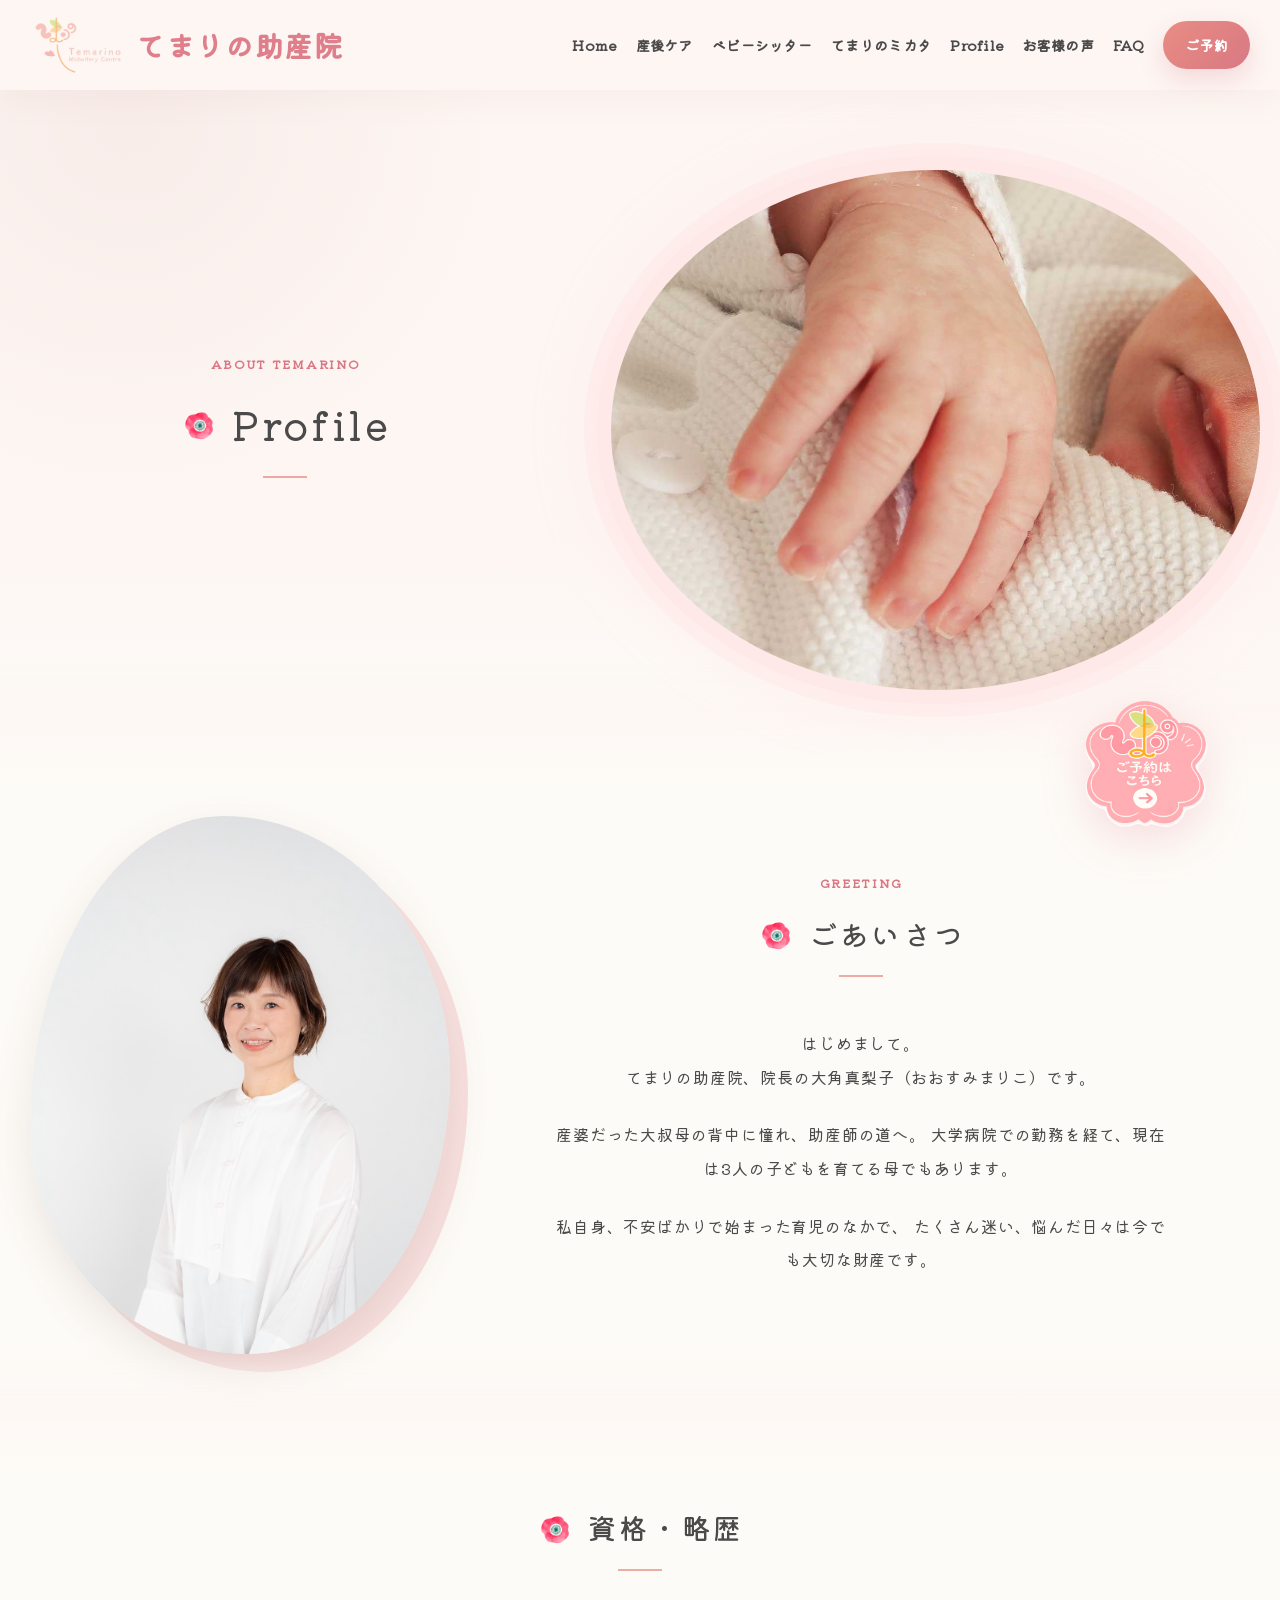
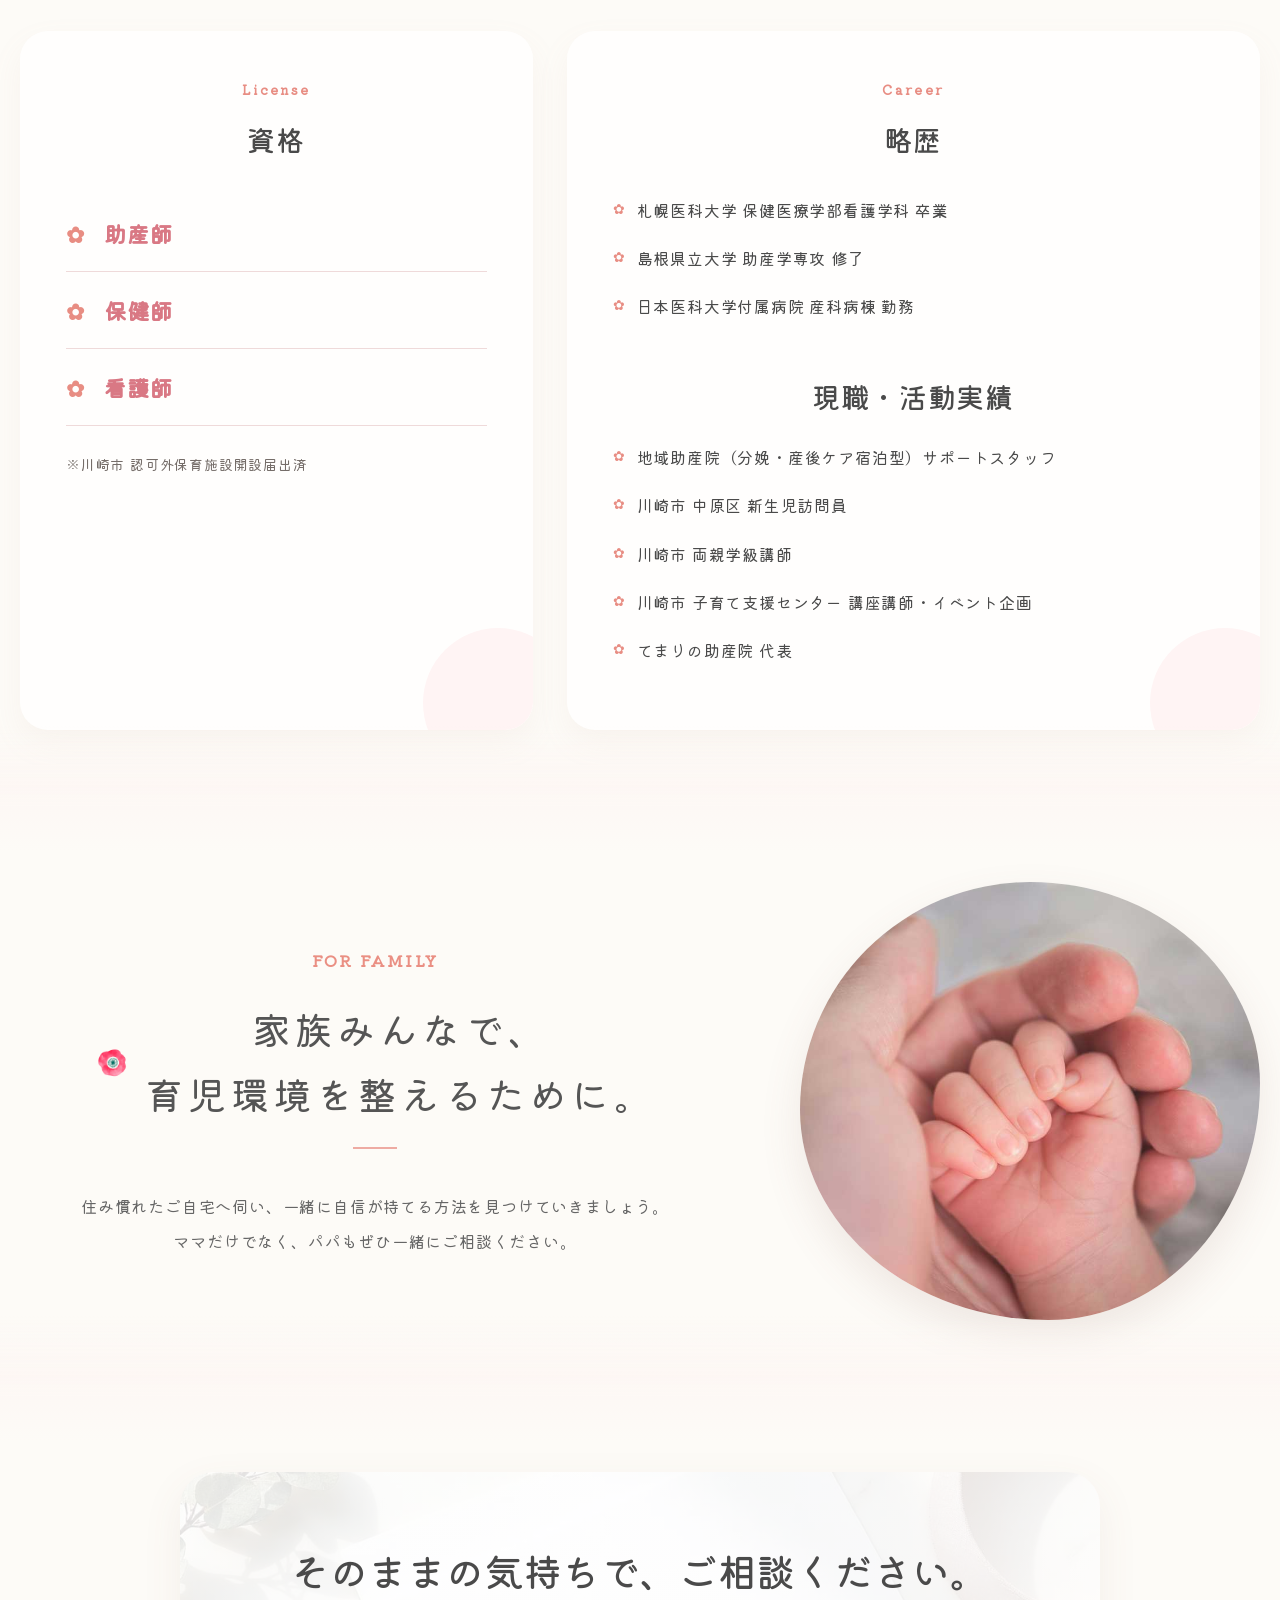
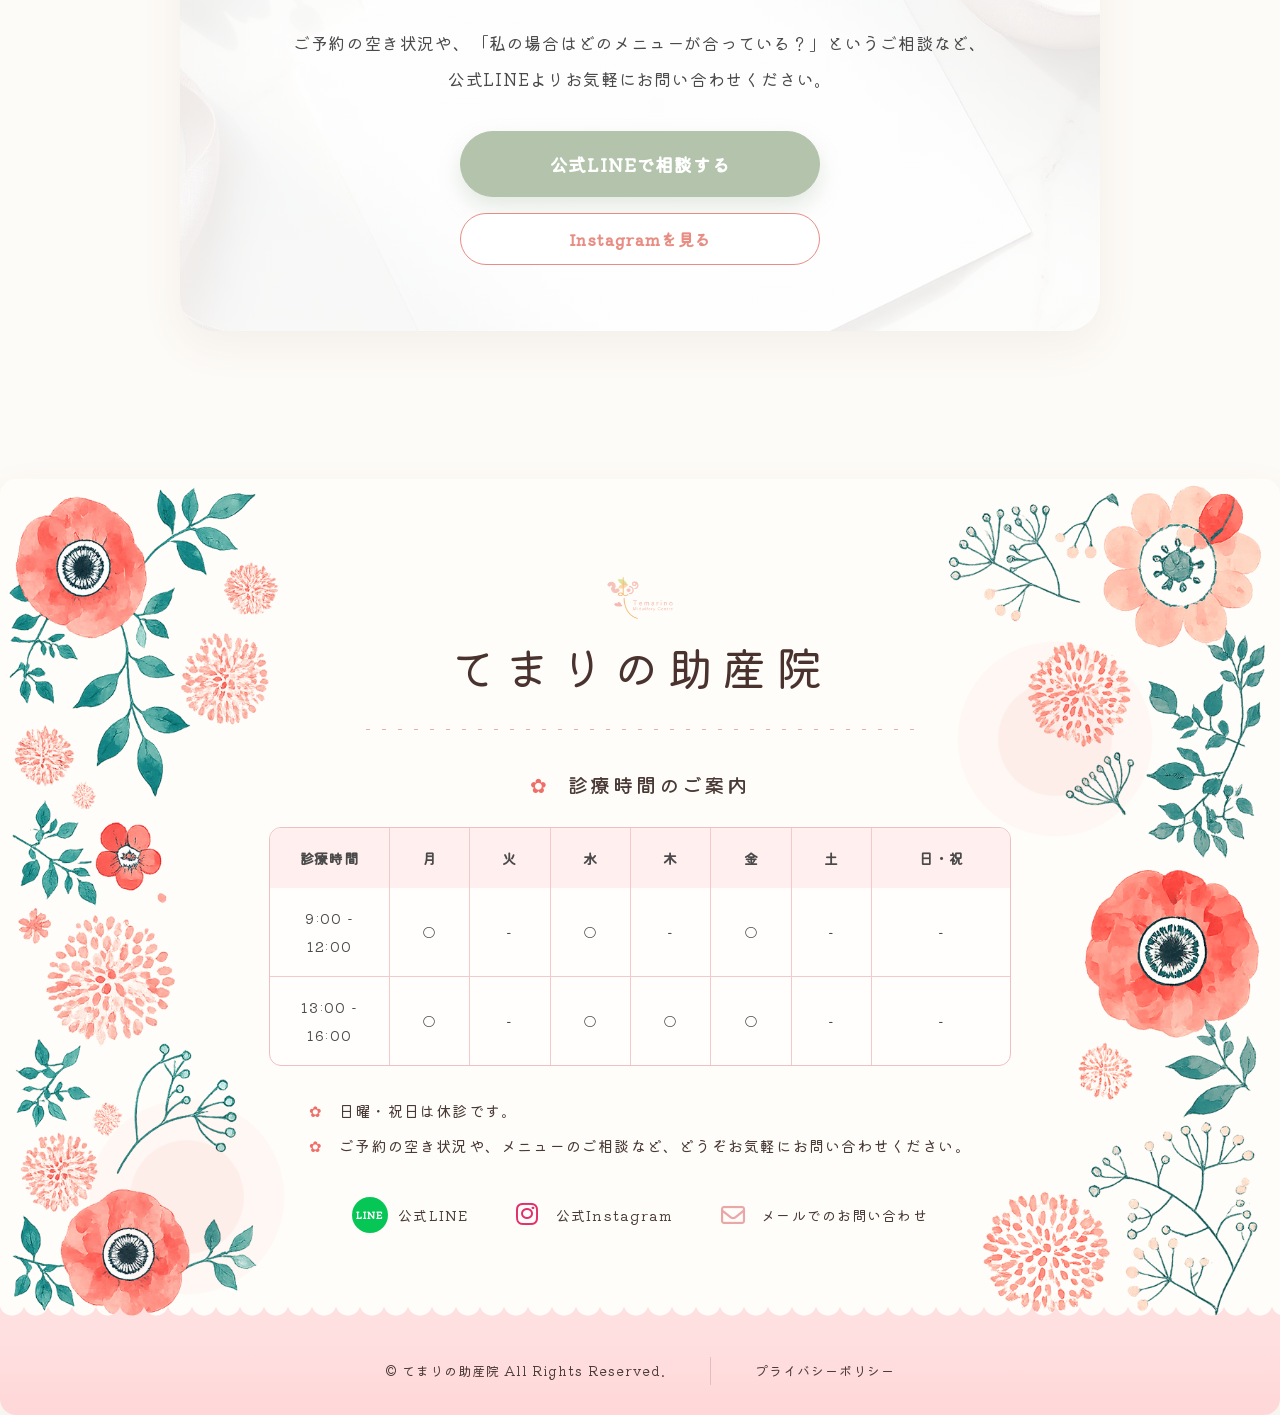
==== about.html @ dfd6c2c8 "update" ====
﻿<!doctype html>
<html lang="ja">
  <head>
    <meta charset="utf-8" />
    <meta name="viewport" content="width=device-width, initial-scale=1" />
    <title>Profile｜てまりの助産院</title>

    <!-- favicon -->
    <link rel="icon" type="image/png" sizes="32x32" href="asset/favicon.png" />
    <link
      rel="icon"
      type="image/png"
      sizes="192x192"
      href="asset/favicon.png"
    />
    <link rel="apple-touch-icon" sizes="180x180" href="asset/favicon.png" />

    <meta
      name="description"
      content="川崎市中原区・高津区、横浜市港北区（日吉・綱島）エリアの訪問型産後ケア・助産師ベビーシッター。武蔵小杉・元住吉・武蔵新城在住のママのご自宅に伺います。川崎市産後ケア委託事業対応。"
    />

    <meta
      name="description"
      content="てまりの助産院、院長 大角真梨子のごあいさつ・資格・略歴・助産師として大切にしている想いをご紹介します。"
    />

    <link rel="stylesheet" href="style.css" />

    <link rel="preconnect" href="https://fonts.googleapis.com" />
    <link rel="preconnect" href="https://fonts.gstatic.com" crossorigin />
    <link
      href="https://fonts.googleapis.com/css2?family=Kiwi+Maru&family=Klee+One&family=Zen+Maru+Gothic&display=swap"
      rel="stylesheet"
    />

    <link
      rel="stylesheet"
      href="https://cdnjs.cloudflare.com/ajax/libs/font-awesome/6.5.1/css/all.min.css"
    />
  </head>

  <body class="about-page-body">
    <div class="site">
      <header class="header">
        <div class="header__inner">
          <a href="index.html" class="logo">
            <img src="asset/logo.png" alt="てまりの助産院" />

            <span class="logo__name"> てまりの助産院 </span>
          </a>
          <input type="checkbox" id="menu" class="menu-check" />
          <label for="menu" class="menu-btn"><span></span></label>

          <nav class="nav">
            <a href="index.html">Home</a>
            <a href="postpartum-care.html">産後ケア</a>
            <a href="babysitter.html">ベビーシッター</a>
            <a href="homecare.html">てまりのミカタ</a>
            <a href="about.html">Profile</a>
            <a href="voice.html">お客様の声</a>
            <a href="faq.html">FAQ</a>
            <a href="contact.html" class="btn btn--small">ご予約</a>
          </nav>
        </div>
      </header>

      <main class="about-page">
        <section class="about-hero wave-section">
          <div class="container about-hero__inner">
            <div class="about-hero__text">
              <p class="about-label">About Temarino</p>

              <h1 class="section-title">Profile</h1>
            </div>
            <div class="about-hero__image">
              <img src="asset/baby_hand2.jpg" alt="赤ちゃんの横顔" />
            </div>
          </div>
        </section>

        <section class="about-greeting section about-fade">
          <div class="container about-greeting__inner">
            <div class="about-greeting__image">
              <div class="about-photo-frame">
                <div class="about-photo-bg"></div>
                <img
                  src="asset/midwife1.JPG"
                  alt="てまりの助産院 院長 大角真梨子"
                />
              </div>
            </div>

            <div class="about-greeting__text">
              <p class="about-label">Greeting</p>
              <h2 class="section-title">ごあいさつ</h2>

              <p>
                はじめまして。<br />
                てまりの助産院、院長の大角真梨子（おおすみまりこ）です。
              </p>

              <p>
                産婆だった大叔母の背中に憧れ、助産師の道へ。
                大学病院での勤務を経て、現在は3人の子どもを育てる母でもあります。
              </p>

              <p>
                私自身、不安ばかりで始まった育児のなかで、
                たくさん迷い、悩んだ日々は今でも大切な財産です。
              </p>
            </div>
          </div>
        </section>

        <section class="about-profile section about-fade">
          <div class="container">
            <h2 class="section-title section-title--center">資格・略歴</h2>

            <div class="about-profile__grid">
              <article class="about-card about-card--license">
                <p class="about-card__label">License</p>
                <h3>資格</h3>
                <ul>
                  <li>助産師</li>
                  <li>保健師</li>
                  <li>看護師</li>
                </ul>
                <p class="about-note">※川崎市 認可外保育施設開設届出済</p>
              </article>

              <article class="about-card about-card--career">
                <p class="about-card__label">Career</p>
                <h3>略歴</h3>

                <ol class="about-timeline">
                  <li>札幌医科大学 保健医療学部看護学科 卒業</li>
                  <li>島根県立大学 助産学専攻 修了</li>
                  <li>日本医科大学付属病院 産科病棟 勤務</li>
                  <h3>現職・活動実績</h3>
                  <li>地域助産院（分娩・産後ケア宿泊型）サポートスタッフ</li>
                  <li>川崎市 中原区 新生児訪問員</li>
                  <li>川崎市 両親学級講師</li>
                  <li>川崎市 子育て支援センター 講座講師・イベント企画</li>
                  <li>てまりの助産院 代表</li>
                </ol>
              </article>
            </div>
          </div>
        </section>

        <section class="about-family section about-fade">
          <div class="container about-family__inner">
            <div class="about-family__text">
              <p class="about-label">For Family</p>
              <h2 class="section-title">
                家族みんなで、<br />
                育児環境を整えるために。
              </h2>
              <p>
                住み慣れたご自宅へ伺い、一緒に自信が持てる方法を見つけていきましょう。<br />
                ママだけでなく、パパもぜひ一緒にご相談ください。
              </p>
            </div>
            <div class="about-family__image">
              <img src="asset/baby_hand1.jpg" alt="赤ちゃんの手を包む写真" />
            </div>
          </div>
        </section>

        <section id="reservation" class="about-cta section about-fade">
          <div class="container">
            <div class="about-cta__box">
              <h2>
                そのままの気持ちで、<br class="sp-only" />ご相談ください。
              </h2>
              <p>
                ご予約の空き状況や、「私の場合はどのメニューが<br
                  class="sp-only"
                />合っている？」というご相談など、<br />
                公式LINEよりお気軽に<br class="sp-only" />お問い合わせください。
              </p>

              <div class="info-card__buttons about-cta__buttons">
                <a href="https://lin.ee/zsq3Qc5" class="info-btn info-btn--line"
                  >公式LINEで相談する</a
                >
                <a
                  href="https://www.instagram.com/temarino.mw"
                  class="info-btn info-btn--outline"
                  >Instagramを見る</a
                >
              </div>
            </div>
          </div>
        </section>
      </main>

      <a
        href="https://lin.ee/zsq3Qc5"
        class="floating-reserve-button"
        aria-label="公式LINEで予約する"
        target="_blank"
        rel="noopener noreferrer"
      >
        <img src="asset/button.png" alt="ご予約はこちら" />
      </a>

      <footer class="temari-flower-footer">
        <div class="footer-deco deco-1">
          <img src="asset/footer-flower_left.png" alt="花のあしらい左" />
        </div>

        <div class="footer-deco deco-2">
          <img src="asset/footer-flower_right.png" alt="花のあしらい右" />
        </div>
        <div class="footer-deco deco-3"></div>
        <div class="footer-deco deco-4"></div>

        <div class="temari-flower-footer__inner">
          <div class="footer-brand">
            <img src="asset/logo.png" alt="Temarino Maternity Centre" />
            <h2>てまりの助産院</h2>
          </div>

          <div class="footer-dot-line"></div>

          <h3 class="footer-hours-title"><span>✿</span> 診療時間のご案内</h3>

          <table class="flower-hours-table">
            <thead>
              <tr>
                <th>診療時間</th>
                <th>月</th>
                <th>火</th>
                <th>水</th>
                <th>木</th>
                <th>金</th>
                <th>土</th>
                <th>日・祝</th>
              </tr>
            </thead>
            <tbody>
              <tr>
                <th>9:00 - 12:00</th>
                <td>○</td>
                <td>−</td>
                <td>○</td>
                <td>−</td>
                <td>○</td>
                <td>−</td>
                <td>−</td>
              </tr>
              <tr>
                <th>13:00 - 16:00</th>
                <td>○</td>
                <td>−</td>
                <td>○</td>
                <td>○</td>
                <td>○</td>
                <td>−</td>
                <td>−</td>
              </tr>
            </tbody>
          </table>

          <ul class="footer-notice">
            <li>日曜・祝日は休診です。</li>
            <li>
              ご予約の空き状況や、メニューのご相談など、どうぞお気軽にお問い合わせください。
            </li>
          </ul>

          <div class="footer-contact-links">
            <a href="https://lin.ee/zsq3Qc5" class="footer-contact-link">
              <span class="footer-icon footer-icon--line">LINE</span>
              <span>公式LINE</span>
            </a>

            <a
              href="https://www.instagram.com/temarino.mw"
              class="footer-contact-link"
            >
              <span class="footer-icon footer-icon--instagram">
                <i class="fab fa-instagram"></i>
              </span>
              <span>公式Instagram</span>
            </a>

            <a
              href="mailto:temarinomariko@gmail.com"
              class="footer-contact-link"
            >
              <span class="footer-icon footer-icon--mail">
                <i class="far fa-envelope"></i>
              </span>
              <span>メールでのお問い合わせ</span>
            </a>
          </div>
        </div>

        <div class="footer-bottom-wave"></div>

        <div class="footer-bottom">
          <p>© てまりの助産院 All Rights Reserved.</p>
          <span></span>
          <a href="privacy.html">プライバシーポリシー</a>
        </div>
      </footer>
    </div>

    <button
      class="scroll-menu-button"
      type="button"
      aria-label="メニューを開く"
    >
      <span></span>
      <span></span>
      <span></span>
    </button>

    <div class="scroll-menu-panel">
      <a href="index.html">Home</a>
      <a href="postpartum-care.html">産後ケア</a>
      <a href="babysitter.html">ベビーシッター</a>
      <a href="homecare.html">てまりのミカタ</a>
      <a href="about.html">Profile</a>
      <a href="voice.html">お客様の声</a>
      <a href="faq.html">FAQ</a>
      <a href="contact.html" class="btn btn--small">ご予約</a>
    </div>

    <script src="script.js"></script>
  </body>
</html>
---- style.css ----
﻿@charset "utf-8";
/* ============================================================
 *  てまりの助産院 — 完成版 CSS
 *  対象: index.html / about.html / postpartum-care.html /
 *        babysitter.html / homecare.html / contact.html / privacy.html
 *
 *  構成
 *  01. CSS変数・リセット
 *  02. 共通レイアウト（container / site）
 *  03. ヘッダー・ナビ
 *  04. ボタン
 *  05. ========== index.html ==========
 *      05-a. ヒーロー（FV）
 *      05-b. セクション共通
 *      05-c. お悩みセクション
 *      05-d. てまりのだから（Reason）
 *      05-e. サービスメニュー（Magazine style）
 *      05-f. お客様の声（Voice）
 *      05-g. ご利用の流れ（Flow Dome）
 *      05-h. プロフィール
 *      05-i. FAQ・診療時間パネル
 *      05-j. てまりのだからできること
 *      05-k. VIEW MORE ボタン
 *      05-l. イントロページ
 *  06. ========== about.html ==========
 *  07. ========== contact.html ==========
 *  08. ========== privacy.html ==========
 *  09. ========== サービスページ共通（postpartum / babysitter / homecare） ==========
 *      09-a. tm-系レイアウト
 *      09-b. 絵本ページめくりアニメーション
 *      09-c. FAQセクション
 *  10. 共通フッター（temari-flower-footer）
 *  11. 固定予約ボタン・モバイル用ボタン
 *  12. スクロールメニューボタン（PC）
 *  13. レスポンシブ総括
 * ============================================================ */

/* ============================================================
 *  01. CSS変数・リセット
 * ============================================================ */

:root {
  --font: "Zen Maru Gothic", sans-serif;
  --serif: "Yu Mincho", "Hiragino Mincho ProN", serif;
  --text: #4a4a4a;
  --muted: #756d69;
  --pink: #e88d83;
  --pink-dark: #d97884;
  --pink-soft: #f4c3bb;
  --pink-bg: #fff4f4;
  --cream: #fdfbf7;
  --white: #ffffff;
  --line: #efdada;
  --shadow: 0 14px 34px rgba(130, 92, 82, 0.1);
}
*,
*::before,
*::after {
  box-sizing: border-box;
  min-width: 0;
}
html,
body {
  width: 100%;
  max-width: 100%;
  overflow-x: hidden;
}
body {
  margin: 0;
  background: var(--white);
  color: var(--text);
  font-family: var(--font);
  font-size: 16px;
  font-weight: 400;
  line-height: 2;
  letter-spacing: 0.05em;
  word-break: keep-all;
  overflow-wrap: anywhere;
}
img {
  display: block;
  max-width: 100%;
  height: auto;
}
a {
  color: inherit;
  text-decoration: none;
}
/* フォントユーティリティ */

.zen-maru-gothic-regular {
  font-family: "Zen Maru Gothic", sans-serif;
  font-weight: 400;
  font-style: normal;
}
/* スマホのみ表示する改行 */

.sp-only {
  display: none;
}
@media (max-width: 560px) {
  .sp-only {
    display: block;
  }
}
/* PCのみ表示 */

.pc-only {
  display: block;
}
@media (max-width: 1024px) {
  .pc-only {
    display: none !important;
  }
}
/* ============================================================
 *  02. 共通レイアウト
 * ============================================================ */

.site {
  width: 100%;
  overflow-x: hidden;
}
.container {
  width: min(100% - 40px, 1280px);
  margin-inline: auto;
}
/* wave装飾を持つセクション用（about/contact/privacy hero） */

.wave-section {
  position: relative;
}
/* ============================================================
 *  03. ヘッダー・ナビ
 * ============================================================ */

.header {
  position: fixed;
  inset: 0 0 auto;
  z-index: 100;
  background: rgba(255, 255, 255, 0.92);
  backdrop-filter: blur(10px);
}
.header__inner {
  width: min(100% - 48px, 1500px);
  height: 90px;
  margin-inline: auto;
  display: flex;
  align-items: center;
}
/* ロゴエリア */

.logo {
  display: flex;
  align-items: center;
  gap: 16px;
  margin-left: -25px;
}
.logo img {
  width: 125px;
  max-height: 72px;
  object-fit: contain;
}
.logo__name {
  color: #df7f8b;
  font-size: 32px;
  font-weight: 600;
  letter-spacing: 0.08em;
  white-space: nowrap;
  font-family: "Kiwi Maru", serif;
}
/* ハンバーガー（モバイル） */

.menu-check {
  position: absolute;
  opacity: 0;
  pointer-events: none;
}
.menu-btn {
  position: relative;
  width: 42px;
  height: 42px;
  border-radius: 50%;
  background: var(--pink-bg);
  cursor: pointer;
}
.menu-btn span,
.menu-btn::before,
.menu-btn::after {
  content: "";
  position: absolute;
  left: 12px;
  width: 18px;
  height: 1px;
  background: var(--pink-dark);
}
.menu-btn span {
  top: 21px;
}
.menu-btn::before {
  top: 15px;
}
.menu-btn::after {
  top: 27px;
}
/* モバイルナビ（デフォルト非表示） */

.nav {
  position: fixed;
  top: 82px;
  left: 16px;
  right: 16px;
  display: none;
  padding: 24px;
  border-radius: 24px;
  background: rgba(255, 255, 255, 0.97);
  box-shadow: var(--shadow);
}
.menu-check:checked ~ .nav {
  display: grid;
  gap: 18px;
}
.nav a {
  font-size: 15px;
  font-weight: 600;
}
/* PC ナビ */

@media (min-width: 768px) {
  .header__inner {
    height: 90px;
  }
  .menu-btn {
    display: none;
  }
  .nav {
    position: static;
    display: flex;
    align-items: center;
    margin-left: auto;
    gap: 34px;
    padding: 0;
    border-radius: 0;
    background: transparent;
    box-shadow: none;
  }
  @media (max-width: 767px) {
    .logo {
      gap: 8px;
    }
    .logo img {
      width: 68px;
    }
    .logo__name {
      font-size: 20px;
      letter-spacing: 0.05em;
    }
  }
}
/* ============================================================
 *  04. ボタン
 * ============================================================ */

.btn {
  display: inline-flex;
  align-items: center;
  justify-content: center;
  gap: 10px;
  min-height: 48px;
  padding: 12px 28px;
  border-radius: 999px;
  background: linear-gradient(135deg, var(--pink), var(--pink-dark));
  color: #fff;
  font-size: 14px;
  font-weight: 600;
  box-shadow: 0 10px 24px rgba(217, 120, 132, 0.24);
}
.btn--small {
  min-height: 46px;
  padding: 10px 20px;
  font-size: 13px;
}
.btn--outline {
  background: #fff;
  color: var(--pink-dark);
  border: 1px solid #e6b5b0;
  box-shadow: none;
}
/* info-btn（about/contact CTAボタン） */

.info-btn {
  display: flex;
  align-items: center;
  justify-content: center;
  min-height: 52px;
  border-radius: 999px;
  font-weight: 600;
  font-size: 16px;
}
.info-btn--line {
  background: #43c33f;
  color: #fff;
}
.info-btn--outline {
  background: #fff;
  border: 1px solid var(--pink);
  color: var(--pink);
}
@media (max-width: 374px) {
  .btn {
    width: 100%;
    padding-inline: 16px;
  }
}
/* ============================================================
 *  05-a. index.html — ヒーロー（FV）
 *  hero-ripple 対応版
 * ============================================================ */

.hero {
  position: relative;
  padding-top: 90px;
  min-height: 100vh;
  background:
    radial-gradient(
      circle at 6% 14%,
      rgba(248, 210, 211, 0.45) 0 64px,
      transparent 65px
    ),
    radial-gradient(
      circle at 8% 28%,
      rgba(248, 210, 211, 0.32) 0 100px,
      transparent 101px
    ),
    radial-gradient(
      circle at 78% 48%,
      rgba(255, 226, 231, 0.58) 0%,
      rgba(255, 241, 243, 0.36) 36%,
      rgba(255, 255, 255, 0) 73%
    ),
    linear-gradient(90deg, #fff7f4 0%, #fffdfb 44%, #fff 100%);
  overflow: hidden;
}
.hero::before {
  content: "";
  position: absolute;
  left: 4%;
  top: 180px;
  width: 180px;
  height: 180px;
  border-radius: 50%;
  background: rgba(244, 210, 210, 0.2);
  z-index: 0;
  pointer-events: none;
}
.hero::after {
  content: "";
  position: absolute;
  inset: 0;
  background: linear-gradient(
    90deg,
    rgba(255, 255, 255, 0.4) 0%,
    rgba(255, 255, 255, 0.1) 38%,
    rgba(255, 255, 255, 0) 100%
  );
  pointer-events: none;
  z-index: 1;
}
.hero__inner {
  position: relative;
  z-index: 2;
  width: min(100% - 80px, 1360px);
  min-height: calc(100vh - 90px);
  margin: 0 auto;
  display: grid;
  grid-template-columns: 46% 54%;
  align-items: center;
  gap: clamp(36px, 4vw, 80px);
}
.hero__body {
  position: relative;
  z-index: 8;
  padding: 0;
  text-align: left;
  padding-left: 60px;
}
.hero__label {
  margin: 0 0 24px;
  color: var(--pink-dark);
  font-size: 15px;
  font-weight: 600;
  line-height: 2;
  letter-spacing: 0.08em;
}
.hero__title {
  margin: 0 0 32px;
  color: var(--text);
  font-size: clamp(28px, 3vw, 48px);
  font-weight: 400;
  line-height: 1.8;
  letter-spacing: 0.06em;
}
.hero__title span {
  display: block;
  white-space: nowrap;
}
.hero__title .indent {
  padding-left: 0.8em;
}
.hero__line {
  width: 360px;
  max-width: 100%;
  margin: 0 0 20px;
  border-top: 2px dotted rgba(232, 141, 131, 0.35);
}
.hero__copy {
  margin: 0;
  color: #444;
  font-size: clamp(18px, 1.8vw, 28px);
  font-weight: 400;
  line-height: 1.9;
  letter-spacing: 0.12em;
}
.hero__visual {
  position: relative;
  z-index: 4;
  display: flex;
  align-items: center;
  justify-content: center;
  overflow: visible;
  transform: translateX(10px);
}
.hero-pink-border,
.hero-deco-ring,
.hero-deco-dot {
  display: none !important;
}
.hero-photo-wrap {
  position: relative;
  width: min(48vw, 650px);
  aspect-ratio: 1 / 1;
  overflow: visible;
  isolation: isolate;
}
.hero-photo-frame {
  position: absolute;
  inset: 0;
  z-index: 10;
  overflow: hidden;
  border-radius: 58% 42% 47% 53% / 45% 57% 43% 55%;
  background: transparent;
  box-shadow:
    0 0 0 10px rgba(255, 226, 231, 0.88),
    0 0 0 24px rgba(255, 196, 209, 0.46),
    0 0 0 38px rgba(255, 239, 242, 0.42),
    0 18px 46px rgba(205, 115, 116, 0.14),
    0 0 64px rgba(232, 141, 131, 0.14);
  animation: heroBlobMorph 14s ease-in-out 1;
  animation-fill-mode: forwards;
}
.hero-photo-frame img {
  width: 100%;
  height: 100%;
  display: block;
  object-fit: cover;
  object-position: center;
  transform: scale(1.055);
}
.hero-ripple {
  position: absolute;
  left: 50%;
  top: 50%;
  width: 100%;
  height: 100%;
  border-radius: 58% 42% 47% 53% / 45% 57% 43% 55%;
  transform: translate(-50%, -50%) scale(0.64);
  opacity: 0;
  pointer-events: none;
  background: transparent;
  transform-origin: center center;
  will-change: transform, opacity, border-radius, filter;
}
.ripple-1 {
  z-index: 6;
  border: 4px solid rgba(236, 128, 137, 0.92);
  background: radial-gradient(
    closest-side,
    rgba(255, 255, 255, 0) 54%,
    rgba(255, 232, 236, 0.24) 68%,
    rgba(255, 178, 197, 0.4) 82%,
    rgba(255, 255, 255, 0) 100%
  );
  box-shadow:
    0 0 0 10px rgba(255, 214, 222, 0.35),
    0 0 46px rgba(236, 128, 137, 0.34),
    0 0 110px rgba(255, 190, 200, 0.22);
  animation: heroRippleWave 5s ease-out forwards;
}
.ripple-2 {
  z-index: 5;
  border: 3px solid rgba(255, 145, 172, 0.78);
  background: radial-gradient(
    closest-side,
    rgba(255, 255, 255, 0) 58%,
    rgba(255, 232, 236, 0.2) 74%,
    rgba(255, 190, 204, 0.24) 90%,
    rgba(255, 255, 255, 0) 100%
  );
  box-shadow:
    0 0 54px rgba(255, 145, 172, 0.26),
    0 0 116px rgba(255, 190, 200, 0.15);
  animation: heroRippleWave 5s ease-out 0.8s forwards;
}
.ripple-3 {
  z-index: 4;
  border: 3px dashed rgba(232, 92, 114, 0.86);
  background: radial-gradient(
    closest-side,
    rgba(255, 255, 255, 0) 60%,
    rgba(255, 224, 229, 0.2) 78%,
    rgba(236, 128, 137, 0.17) 94%,
    rgba(255, 255, 255, 0) 100%
  );
  box-shadow:
    0 0 48px rgba(232, 92, 114, 0.25),
    0 0 118px rgba(255, 190, 200, 0.13);
  animation: heroRippleWave 5s ease-out 1.6s forwards;
}
.ripple-4 {
  z-index: 3;
  border: 2px solid rgba(255, 190, 210, 0.78);
  background: radial-gradient(
    closest-side,
    rgba(255, 255, 255, 0) 62%,
    rgba(255, 238, 240, 0.18) 80%,
    rgba(255, 194, 205, 0.13) 96%,
    rgba(255, 255, 255, 0) 100%
  );
  box-shadow:
    0 0 64px rgba(238, 143, 149, 0.17),
    0 0 140px rgba(255, 200, 210, 0.1);
  animation: heroRippleWave 5s ease-out 2.4s forwards;
}
@keyframes heroRippleWave {
  0% {
    transform: translate(-50%, -50%) scale(0.64) rotate(0deg);
    opacity: 0;
    filter: blur(0);
    border-radius: 58% 42% 47% 53% / 45% 57% 43% 55%;
  }
  9% {
    opacity: 1;
  }
  40% {
    opacity: 0.72;
    transform: translate(-50%, -50%) scale(1.75) rotate(5deg);
    border-radius: 44% 56% 60% 40% / 60% 40% 52% 48%;
    filter: blur(0.2px);
  }
  72% {
    opacity: 0.3;
    transform: translate(-50%, -50%) scale(2.85) rotate(-4deg);
    border-radius: 55% 45% 44% 56% / 47% 53% 58% 42%;
    filter: blur(0.8px);
  }
  100% {
    transform: translate(-50%, -50%) scale(2.2);
    opacity: 0.12;
  }
}
@keyframes heroBlobMorph {
  0% {
    border-radius: 58% 42% 47% 53% / 45% 57% 43% 55%;
  }
  25% {
    border-radius: 52% 48% 57% 43% / 51% 47% 53% 49%;
  }
  50% {
    border-radius: 44% 56% 60% 40% / 60% 40% 52% 48%;
  }
  75% {
    border-radius: 55% 45% 44% 56% / 47% 53% 58% 42%;
  }
  100% {
    border-radius: 58% 42% 47% 53% / 45% 57% 43% 55%;
  }
}
@media (max-width: 767px) {
  .hero {
    padding-top: 88px;
  }
  .hero__inner {
    grid-template-columns: 1fr;
    width: min(100% - 36px, 680px);
    min-height: auto;
    margin: 0 auto;
    padding: 40px 0 80px;
    gap: 40px;
  }
  .hero__body {
    padding: 34px 0 0;
    text-align: left;
  }
  .hero__title {
    font-size: clamp(30px, 8vw, 40px);
    line-height: 1.65;
  }
  .hero__visual {
    width: 100%;
    height: auto;
    padding: 0 0 70px;
    overflow: visible;
    transform: none;
    display: flex;
    justify-content: center;
    align-items: center;
  }
  .hero-photo-wrap {
    width: min(96vw, 460px);
    margin: 0 auto;
  }
  .hero-photo-frame {
    box-shadow:
      0 0 0 7px rgba(255, 226, 231, 0.82),
      0 0 0 15px rgba(255, 196, 209, 0.36),
      0 0 0 25px rgba(255, 239, 242, 0.3),
      0 10px 28px rgba(205, 115, 116, 0.1),
      0 0 40px rgba(232, 141, 131, 0.1);
  }
  .ripple-1 {
    border-width: 2.5px;
  }
  .ripple-2,
  .ripple-3 {
    border-width: 2px;
  }
  .ripple-4 {
    border-width: 1.5px;
  }
  .hero-ripple {
    animation-duration: 6.8s;
  }
}
@media (max-width: 374px) {
  .hero__title {
    font-size: 27px;
  }
}
@media (prefers-reduced-motion: reduce) {
  .hero-photo-frame,
  .hero-ripple {
    animation: none !important;
  }
  .ripple-1 {
    opacity: 0.75;
    transform: translate(-50%, -50%) scale(1.22);
  }
  .ripple-2 {
    opacity: 0.55;
    transform: translate(-50%, -50%) scale(1.48);
  }
  .ripple-3 {
    opacity: 0.42;
    transform: translate(-50%, -50%) scale(1.74);
  }
  .ripple-4 {
    opacity: 0.32;
    transform: translate(-50%, -50%) scale(2);
  }
}
/* ============================================================
 *  05-b. index.html — セクション共通
 * ============================================================ */

.section {
  padding: 76px 0;
}
.section-title {
  position: relative;
  text-align: center;
  margin: 0 0 56px;
  padding-bottom: 18px;
  color: var(--text);
  font-size: clamp(26px, 2.2vw, 36px);
  font-weight: 500;
  line-height: 1.5;
  letter-spacing: 0.1em;
  /* アニメーション初期状態（JSでis-showを付与） */
  opacity: 0;
  transform: translateY(36px);
  filter: blur(8px);
  transition:
    opacity 1.1s ease,
    transform 1.1s ease,
    filter 1.1s ease;
}
.section-title.is-show {
  animation: sectionTitleFadeUp 1.2s ease forwards;
}
@keyframes sectionTitleFadeUp {
  from {
    opacity: 0;
    transform: translateY(36px);
    filter: blur(8px);
  }
  to {
    opacity: 1;
    transform: translateY(0);
    filter: blur(0);
  }
}
.section-title::after {
  content: "";
  position: absolute;
  left: 50%;
  bottom: 0;
  width: 44px;
  height: 2px;
  transform: translateX(-50%);
  background: var(--pink);
  transition: transform 0.8s ease 0.3s;
}
.section-title span {
  color: #df8f8f;
}
.section-title--center {
  text-align: center;
}
/* セクション背景 */

.worries,
.voice,
.profile {
  background: var(--cream);
}
.reason,
.menu-price,
.faq-reservation {
  background: #fff;
}
@media (max-width: 767px) {
  .section {
    padding: 64px 0;
  }
  .section-title {
    font-size: clamp(25px, 6vw, 34px);
    line-height: 1.6;
    margin-bottom: 42px;
  }
}
/* ============================================================
 *  05-c. お悩みセクション（Worries）
 * ============================================================ */

.worries__grid {
  display: grid;
  gap: 24px;
}
.worry-card {
  padding: 26px 22px;
  border-radius: 18px;
  background: #fff;
  box-shadow: var(--shadow);
  text-align: center;
}
.worry-card img {
  width: 62px;
  height: 62px;
  margin: 0 auto 18px;
  object-fit: contain;
}
.worry-card h3 {
  margin: 0 0 12px;
  color: var(--pink-dark);
  font-size: 18px;
  font-weight: 600;
}
.worry-card p {
  margin: 0;
  font-size: 17px;
  line-height: 2;
}
/* スマホ：2列 */

@media (max-width: 1024px) {
  section#worries .container {
    width: calc(100% - 24px);
    max-width: 100%;
    padding: 0;
  }
  section#worries .worries__grid {
    display: grid;
    grid-template-columns: repeat(2, minmax(0, 1fr));
    gap: 14px;
    width: 100%;
  }
  section#worries .worry-card {
    padding: 18px 8px;
    border-radius: 16px;
  }
  section#worries .worry-card img {
    width: 48px;
    height: 48px;
    margin: 0 auto 10px;
  }
  section#worries .worry-card h3 {
    font-size: 13px;
    margin-bottom: 8px;
  }
  section#worries .worry-card p {
    font-size: 11px;
    line-height: 1.7;
  }
}
@media (min-width: 768px) {
  .worries__grid {
    grid-template-columns: repeat(3, 1fr);
  }
}
/* ============================================================
 *  05-d. てまりのだから（Reason）
 * ============================================================ */

#reason.reason {
  background: var(--cream);
  padding: 80px 0 92px;
}
.reason-lead {
  margin: -28px auto 48px;
  text-align: center;
  font-size: 18px;
  line-height: 2;
}
.reason__grid {
  display: grid;
  grid-template-columns: 1fr;
  gap: 0;
  max-width: 1120px;
  margin: 0 auto;
}
.reason-card {
  position: relative;
  display: grid;
  grid-template-columns: 1fr;
  gap: 28px;
  padding: 42px 0;
  border-top: 1px solid var(--pink);
  background: transparent;
  box-shadow: none;
}
.reason-card:last-child {
  border-bottom: 1px solid var(--pink);
}
.reason-card::before {
  content: "01";
  display: block;
  color: var(--pink);
  font-size: 13px;
  font-weight: 600;
  letter-spacing: 0.18em;
}
.reason-card:nth-child(2)::before {
  content: "02";
}
.reason-card:nth-child(3)::before {
  content: "03";
}
.reason-card img {
  width: 280px;
  height: 280px;
  margin: 0 auto;
  border-radius: 50%;
  object-fit: cover;
}
.reason-card h3 {
  margin: -8px 0 14px;
  color: var(--text);
  font-size: clamp(20px, 1.6vw, 28px);
  font-weight: 600;
  line-height: 1.5;
  letter-spacing: 0.08em;
}
.reason-card p {
  position: relative;
  max-width: 420px;
  margin: 0;
  padding-left: 18px;
  font-size: 17px;
  line-height: 2.1;
}
.reason-card p::before {
  content: "";
  position: absolute;
  left: 0;
  top: 0.35em;
  width: 1px;
  height: 4.2em;
  background: var(--pink);
}
@media (min-width: 768px) {
  .reason-card {
    grid-template-columns: minmax(280px, 42%) minmax(360px, 58%);
    align-items: center;
    column-gap: 64px;
    padding: 58px 0 58px 80px;
  }
  .reason-card::before,
  .reason-card h3,
  .reason-card p {
    grid-column: 1;
  }
  .reason-card img {
    grid-column: 2;
    grid-row: 1 / span 3;
    height: 250px;
  }
}
@media (max-width: 767px) {
  .reason-card {
    text-align: center;
    padding-left: 0;
    align-items: center;
  }
  .reason-card p {
    margin-inline: auto;
    padding-left: 0;
  }
  .reason-card p::before {
    display: none;
  }
  #reason .reason-card {
    display: flex;
    flex-direction: column;
    align-items: center;
  }
  #reason .reason-card img {
    margin: 0 auto 28px;
  }
  #reason .reason-card p {
    width: min(100%, 300px);
    margin: 0 auto;
    text-align: center;
  }
}
/* ============================================================
 *  05-e. サービスメニュー（Magazine style）
 * ============================================================ */

.magazine-menu {
  position: relative;
  overflow: hidden;
  padding: 96px 0 108px;
  background:
    radial-gradient(
      circle at 8% 16%,
      rgba(255, 232, 235, 0.65),
      transparent 24%
    ),
    radial-gradient(
      circle at 94% 82%,
      rgba(255, 238, 226, 0.68),
      transparent 22%
    ),
    #fff;
}
.magazine-menu__head {
  position: relative;
  z-index: 1;
  margin-bottom: 58px;
  text-align: center;
}
.magazine-menu__label {
  margin: 0 0 10px;
  color: var(--pink);
  font-size: 13px;
  font-weight: 600;
  letter-spacing: 0.18em;
}
.magazine-menu__lead {
  margin: 26px auto 0;
  font-size: 17px;
  line-height: 2.1;
}
.service-choice {
  display: grid;
  grid-template-columns: repeat(3, minmax(0, 1fr));
  gap: 18px;
  margin: 0 auto 64px;
}
.service-choice__item {
  display: grid;
  grid-template-rows: auto auto 1fr;
  gap: 12px;
  align-items: start;
  min-height: 210px;
  padding: 28px 24px 26px;
  border: 1px solid rgba(232, 141, 131, 0.22);
  border-radius: 22px;
  background:
    linear-gradient(
      180deg,
      rgba(255, 255, 255, 0.96),
      rgba(255, 249, 248, 0.96)
    ),
    var(--white);
  color: inherit;
  text-align: center;
  box-shadow: 0 12px 30px rgba(130, 92, 82, 0.08);
  transition:
    transform 0.3s ease,
    border-color 0.3s ease,
    box-shadow 0.3s ease;
}
.service-choice__item:hover {
  transform: translateY(-4px);
  border-color: rgba(232, 141, 131, 0.48);
  box-shadow: 0 18px 42px rgba(130, 92, 82, 0.12);
}
.service-choice__icon {
  display: inline-grid;
  place-items: center;
  width: 58px;
  height: 58px;
  margin: 0 auto 2px;
  border-radius: 50%;
  background: var(--pink-bg);
  color: var(--pink);
  font-size: 24px;
}
.service-choice__text {
  color: var(--muted);
  font-size: 15px;
  font-weight: 600;
  line-height: 1.8;
}
.service-choice__link {
  align-self: end;
  color: var(--pink-dark);
  font-size: 18px;
  font-weight: 600;
  line-height: 1.7;
}
.magazine-menu__grid {
  position: relative;
  z-index: 1;
  display: grid;
  grid-template-columns: 1fr;
  gap: 40px;
}
.magazine-card {
  position: relative;
}
.magazine-card__link {
  display: grid;
  grid-template-columns: 1fr;
  color: inherit;
}
.magazine-card__image {
  position: relative;
  z-index: 2;
  overflow: hidden;
  width: 100%;
  height: 340px;
  border-radius: 24px;
  background: #fff;
  box-shadow: 0 10px 28px rgba(130, 92, 82, 0.08);
  transition:
    transform 0.35s ease,
    box-shadow 0.35s ease;
}
.magazine-card__image img {
  width: 100%;
  height: 100%;
  object-fit: cover;
  object-position: 68% top;
  transition: transform 0.35s ease;
}
.magazine-card:first-child .magazine-card__image img {
  object-position: 15% center;
}
.magazine-card__body {
  position: relative;
  z-index: 3;
  width: calc(100% - 36px);
  margin: -52px auto 0;
  padding: 28px 28px 30px;
  border-radius: 22px;
  background: rgba(255, 255, 255, 0.92);
  box-shadow: 0 14px 36px rgba(130, 92, 82, 0.09);
  backdrop-filter: blur(10px);
}
@media (max-width: 767px) {
  .service-choice {
    grid-template-columns: 1fr;
    gap: 16px;
    max-width: 420px;
    margin-bottom: 52px;
  }
  .service-choice__item {
    grid-template-columns: 58px 1fr;
    grid-template-rows: auto auto;
    min-height: 0;
    padding: 22px 20px;
    text-align: left;
  }
  .service-choice__icon {
    grid-row: 1 / span 2;
    margin: 0;
  }
  .service-choice__text,
  .service-choice__link {
    line-height: 1.65;
  }
  .service-choice__link {
    align-self: start;
    font-size: 17px;
  }
}
/* ============================================================
 *  05-f. お客様の声（Voice）
 * ============================================================ */

.voice {
  background: var(--cream);
  display: inline-block;
  margin: 0 0 14px;
  padding: 5px 14px;
  border-radius: 999px;
  background: var(--pink-bg);
  color: var(--pink);
  font-size: 12px;
  font-weight: 600;
}
.magazine-card h3 {
  margin: 0 0 18px;
  color: var(--text);
  font-size: 22px;
  font-weight: 500;
  line-height: 1.6;
  letter-spacing: 0.08em;
}
.magazine-card__text {
  margin: 0 0 22px;
  font-size: 17px;
  line-height: 2.05;
}
.magazine-card__price {
  margin: 0 0 24px;
  color: var(--pink);
  font-size: 15px;
  font-weight: 600;
  line-height: 2;
}
.magazine-card__more {
  display: inline-flex;
  align-items: center;
  color: var(--pink);
  font-size: 13px;
  font-weight: 600;
  letter-spacing: 0.08em;
}
.magazine-card__link:hover .magazine-card__image {
  transform: translateY(-4px);
  box-shadow: 0 18px 42px rgba(130, 92, 82, 0.12);
}
.magazine-card__link:hover .magazine-card__image img {
  transform: scale(1.03);
}
@media (min-width: 768px) {
  .magazine-menu__grid {
    grid-template-columns: repeat(3, 1fr);
    gap: 34px;
  }
  .magazine-card:nth-child(2) {
    margin-top: 42px;
  }
  .magazine-card__body {
    min-height: 360px;
  }
}
/* ============================================================
 *  05-f. お客様の声（Voice）
 * ============================================================ */

.voice {
  background: var(--cream);
}
.voice__grid {
  display: grid;
  grid-template-columns: 1fr;
  gap: 34px;
}
/* 声レイアウト（花と組み合わせる版） */

.voice__layout {
  max-width: 980px;
  margin: 48px auto 0;
  display: grid;
  grid-template-columns: 1fr;
  gap: 26px;
}
.voice__flower {
  display: none;
}
.voice__flower img {
  display: block;
  width: 130px;
  max-width: 100%;
  opacity: 0.28;
  filter: saturate(0.85);
}
.voice-card {
  position: relative;
  padding: 54px 34px 34px;
  border-radius: 10px;
  background: linear-gradient(
    to bottom,
    rgba(255, 255, 255, 0.98),
    rgba(252, 250, 248, 0.98)
  );
  box-shadow:
    0 12px 30px rgba(130, 92, 82, 0.08),
    0 2px 4px rgba(130, 92, 82, 0.04);
  transform: rotate(-0.8deg);
}
.voice-card:nth-child(2) {
  transform: rotate(0.7deg);
}
.voice-card:nth-child(3) {
  transform: rotate(-0.5deg);
}
/* マスキングテープ */

.voice-card::before {
  content: "";
  position: absolute;
  top: -14px;
  left: 50%;
  width: 92px;
  height: 28px;
  transform: translateX(-50%) rotate(-4deg);
  border-radius: 4px;
  background: linear-gradient(
    135deg,
    rgba(255, 217, 170, 0.95),
    rgba(255, 235, 196, 0.92)
  );
  box-shadow: 0 2px 4px rgba(0, 0, 0, 0.06);
}
.voice-card p {
  margin: 0 0 24px;
  font-size: 17px;
  line-height: 2.3;
}
.voice-card span {
  color: var(--pink);
  font-size: 13px;
  font-weight: 600;
  letter-spacing: 0.08em;
}
@media (min-width: 768px) {
  .voice__grid {
    grid-template-columns: repeat(3, 1fr);
  }
  .voice-card {
    min-height: 250px;
    padding: 58px 34px 36px;
  }
  .voice__layout {
    grid-template-columns: repeat(2, minmax(0, 1fr));
    gap: 32px;
  }
  .voice__flower {
    display: flex;
    justify-content: center;
    align-items: center;
    min-height: 180px;
  }
}
@media (min-width: 1024px) {
  .voice__layout {
    grid-template-columns: repeat(6, minmax(0, 1fr));
    gap: 34px 28px;
    align-items: center;
  }
  .voice__layout > .voice-card {
    grid-column: span 2;
  }
  .voice__layout > .voice-card--bottom-left {
    grid-column: 1 / span 2;
  }
  .voice__layout > .voice__flower {
    grid-column: 3 / span 2;
  }
  .voice__layout > .voice-card--bottom-right {
    grid-column: 5 / span 2;
  }
  .voice__flower img {
    width: 160px;
    opacity: 0.3;
  }
}
/* ============================================================
 *  05-g. ご利用の流れ（Flow Dome）
 * ============================================================ */

.flow-dome {
  position: relative;
  overflow: hidden;
  background:
    radial-gradient(
      circle at 8% 18%,
      rgba(255, 232, 235, 0.68),
      transparent 22%
    ),
    radial-gradient(
      circle at 92% 82%,
      rgba(255, 238, 226, 0.65),
      transparent 24%
    ),
    #fff;
  padding: 96px 0 120px;
}
.flow-dome__grid {
  display: grid;
  grid-template-columns: 1fr;
  gap: 28px;
}
.flow-dome__num {
  position: relative;
  z-index: 2;
  width: 54px;
  height: 54px;
  margin: 0 auto -20px;
  display: grid;
  place-items: center;
  border-radius: 50%;
  background: #fff;
  color: var(--pink);
  font-size: 16px;
  font-weight: 600;
  box-shadow:
    0 8px 22px rgba(130, 92, 82, 0.08),
    inset 0 0 0 1px rgba(232, 141, 131, 0.28);
}
.flow-dome__card {
  min-height: 190px;
  padding: 44px 28px 30px;
  border-radius: 28px 28px 22px 22px;
  background: rgba(255, 255, 255, 0.92);
  text-align: center;
  box-shadow: var(--shadow);
}
.flow-dome__icon {
  margin-bottom: 12px;
  color: var(--pink);
  font-size: 28px;
}
.flow-dome__card h3 {
  margin: 0 0 10px;
  font-size: 22px;
  font-weight: 600;
}
.flow-dome__card p {
  margin: 0;
  font-size: 17px;
  line-height: 2;
}
@media (min-width: 768px) {
  .flow-dome__grid {
    grid-template-columns: repeat(4, 1fr);
    gap: 26px;
  }
}
@media (max-width: 767px) {
  .flow-dome {
    padding: 76px 0 90px;
  }
  .flow-dome__grid {
    max-width: 360px;
    margin-inline: auto;
  }
  .flow-dome__card {
    min-height: 300px;
    padding: 52px 26px 34px;
  }
}
/* ============================================================
 *  05-h. プロフィール（index）
 * ============================================================ */

.profile {
  background: var(--cream);
}
.profile__inner {
  display: grid;
  gap: 42px;
  align-items: center;
}
.profile__text p {
  margin: 0 0 20px;
  font-size: 17px;
  line-height: 2;
}
.profile__text ul {
  margin: 24px 0 0;
  padding-left: 1.2em;
  font-size: 15px;
  line-height: 2;
}
.profile__image {
  position: relative;
  display: flex;
  flex-direction: column;
  align-items: center;
  overflow: visible;
}
.profile-photo-frame {
  position: relative;
  width: min(100%, 460px);
  aspect-ratio: 1.35 / 1;
  overflow: visible;
}
.profile-photo-bg {
  position: absolute;
  inset: -16px -22px;
  z-index: 1;
  background: #f9e6e7;
  border-radius: 50% 50% 46% 48% / 58% 56% 44% 42%;
}
.profile-photo-main {
  position: relative;
  z-index: 2;
  width: 100%;
  height: 100%;
  object-fit: cover;
  border-radius: 50% 50% 46% 48% / 58% 56% 44% 42%;
  display: block;
}
.profile-photo-flower {
  position: absolute;
  right: -48px;
  bottom: 26px;
  z-index: 4;
  width: 95px;
  opacity: 0.72;
  transform: rotate(38deg);
  transform-origin: bottom left;
  pointer-events: none;
}
.profile-photo-dots {
  position: absolute;
  left: -34px;
  bottom: 28px;
  z-index: 0;
  width: 88px;
  height: 88px;
  opacity: 0.42;
  background-image: radial-gradient(#d8cf8f 1.5px, transparent 1.5px);
  background-size: 11px 11px;
  pointer-events: none;
}
@media (min-width: 768px) {
  .profile__inner {
    grid-template-columns: 1fr 420px;
    gap: 80px;
  }
}
@media (max-width: 767px) {
  .profile-photo-frame {
    width: min(100%, 330px);
  }
  .profile-photo-flower {
    right: -8px;
    bottom: 4px;
    width: 82px;
  }
  .profile-photo-dots {
    left: -18px;
    bottom: 16px;
    width: 64px;
    height: 64px;
  }
}
/* ============================================================
 *  05-i. FAQ・診療時間パネル（index）
 * ============================================================ */

.faq {
  max-width: 860px;
  margin: 0 auto 48px;
}
.faq details {
  padding: 20px 0;
  border-bottom: 1px solid var(--line);
}
.faq summary {
  cursor: pointer;
  font-size: 18px;
  font-weight: 600;
}
.faq p {
  margin: 14px 0 0;
  font-size: 16px;
  line-height: 2;
}
/* 診療時間・予約パネル */

.info-panels {
  width: 100%;
  padding: 90px 0 120px;
  background: #fff;
}
.info-panels__inner {
  width: min(100% - 40px, 1480px);
  margin: 0 auto;
  display: grid;
  grid-template-columns: 1fr;
  gap: 32px;
  align-items: stretch;
}
.info-card {
  width: 100%;
  min-height: 420px;
  padding: 52px;
  border-radius: 26px;
  background: #fffdfb;
  box-shadow: 0 14px 40px rgba(130, 92, 82, 0.08);
}
/* =====================================
   カードタイトル中央揃え
===================================== */

.info-card__title {
  position: relative;
  margin: 0 0 34px;
  padding-bottom: 12px;
  color: var(--text);
  font-size: 28px;
  font-weight: 500;
  line-height: 1.5;
  letter-spacing: 0.08em;
  text-align: center;
  margin-bottom: 42px;
}
.info-card__title {
  text-align: center;
  margin-bottom: 42px;
}
.info-card__title::after {
  content: "";
  position: absolute;
  left: 50%;
  bottom: 0;
  width: 42px;
  height: 2px;
  background: var(--pink);
  transform: translateX(-50%);
}
.info-card__content {
  text-align: center;
}
.info-hours-table {
  width: 100%;
  border: 1px solid var(--line);
  border-collapse: separate;
  border-spacing: 0;
  border-radius: 14px;
  overflow: hidden;
  background: rgba(255, 255, 255, 0.75);
  font-size: 15px;
}
.info-hours-table th,
.info-hours-table td {
  padding: 14px 10px;
  border-right: 1px solid var(--line);
  border-bottom: 1px solid var(--line);
  text-align: center;
}
.info-hours-table th:last-child,
.info-hours-table td:last-child {
  border-right: none;
}
.info-hours-table tbody tr:last-child th,
.info-hours-table tbody tr:last-child td {
  border-bottom: none;
}
.info-hours-table thead th {
  background: var(--pink-bg);
  font-weight: 600;
}
.info-hours-table tbody th {
  width: 130px;
  font-weight: 600;
}
.info-hours-table span {
  font-size: 13px;
}
.info-note {
  margin: 14px 0 0;
  font-size: 14px;
  line-height: 1.8;
}
.info-card--schedule .info-card__notes {
  text-align: center;
}
.info-card--reservation {
  background:
    linear-gradient(
      90deg,
      rgba(255, 255, 255, 0.96) 0%,
      rgba(255, 255, 255, 0.88) 48%,
      rgba(255, 255, 255, 0.18) 100%
    ),
    url("asset/annagiang-stone.png") right center / cover no-repeat;
}
.info-card--reservation .info-card__buttons {
  justify-content: center;
}
.info-card--reservation p {
  text-align: center;
  max-width: 520px;
  margin: 0 auto 32px;
}
.info-card__buttons {
  display: grid;
  gap: 18px;
  max-width: 300px;
}
@media (min-width: 768px) {
  .info-panels__inner {
    grid-template-columns: 1fr 1fr;
  }
}
@media (max-width: 767px) {
  .info-panels {
    padding: 70px 0 90px;
  }
  .info-panels__inner {
    width: min(100% - 28px, 680px);
  }
  .info-card {
    min-height: auto;
    padding: 32px 24px;
  }
  .info-hours-table {
    font-size: 13px;
  }
  .info-hours-table th,
  .info-hours-table td {
    padding: 10px 6px;
  }
}
/* ============================================================
 *  05-j. てまりのだからできること
 * ============================================================ */

.temari-feature {
  background: var(--cream);
  padding: 90px 0;
}
.temari-feature__lead {
  text-align: center;
  margin: 28px auto 64px;
  font-size: 16px;
  line-height: 2.2;
}
.temari-feature__grid {
  max-width: 920px;
  margin: 0 auto;
}
.temari-feature__item {
  position: relative;
  display: grid;
  grid-template-columns: 120px 1fr;
  gap: 32px;
  padding-bottom: 64px;
}
.temari-feature__item:not(:last-child)::before {
  content: "";
  position: absolute;
  left: 60px;
  top: 72px;
  bottom: -8px;
  width: 1px;
  background: #efdada;
}
.temari-feature__num {
  width: 72px;
  height: 72px;
  border: 1px solid #efdada;
  border-radius: 50%;
  background: #fff;
  color: #e88d83;
  display: grid;
  place-items: center;
  margin: 0 auto;
  position: relative;
  z-index: 2;
}
.temari-feature__text h3 {
  margin: 0 0 18px;
  font-size: 26px;
  font-weight: 400;
}
.temari-feature__text p {
  margin: 0;
  font-size: 16px;
  line-height: 2.2;
}
@media (max-width: 768px) {
  .temari-feature__item {
    grid-template-columns: 1fr;
    text-align: center;
  }
  .temari-feature__item::before {
    display: none;
  }
}
/* ============================================================
 *  05-k. VIEW MORE ボタン
 * ============================================================ */

.view-more-wrap {
  display: flex;
}
.view-more-btn {
  display: inline-flex;
  align-items: center;
  margin-top: 32px;
  margin-left: auto;
  color: #4a4a4a;
  font-family: "Times New Roman", "Yu Mincho", serif;
  text-decoration: none;
}
.view-more-circle {
  width: 105px;
  height: 98px;
  display: flex;
  flex-direction: column;
  align-items: center;
  justify-content: center;
  border: 1px solid #4a4a4a;
  border-radius: 48% 52% 50% 46% / 52% 45% 55% 48%;
  font-size: 15px;
  line-height: 1.5;
  letter-spacing: 0.14em;
  transition:
    transform 0.45s ease,
    background 0.35s ease,
    border-color 0.35s ease,
    color 0.35s ease;
}
.view-more-line {
  width: 75px;
  height: 1px;
  margin-left: -6px;
  background: #4a4a4a;
  transition:
    width 0.45s ease,
    transform 0.45s ease,
    background 0.35s ease;
}
.view-more-btn:hover .view-more-circle {
  transform: rotate(8deg) scale(1.04);
  background: #fff5f5;
  border-color: var(--pink-dark);
  color: var(--pink-dark);
}
.view-more-btn:hover .view-more-line {
  width: 135px;
  transform: translateX(8px);
  background: var(--pink-dark);
}
/* スマホは自動アニメーション */

@media (max-width: 767px) {
  .view-more-wrap {
    justify-content: flex-end;
  }
  .view-more-btn {
    margin-left: auto;
  }
  .view-more-circle {
    animation: viewMoreCircleSP 4.2s ease-in-out infinite;
  }
  .view-more-line {
    animation: viewMoreLineSP 4.2s ease-in-out infinite;
  }
}
@keyframes viewMoreCircleSP {
  0%,
  100% {
    transform: rotate(0deg) scale(1);
    border-color: #4a4a4a;
    color: #4a4a4a;
    background: transparent;
  }
  50% {
    transform: rotate(8deg) scale(1.04);
    background: #fff5f5;
    border-color: #d97b7b;
    color: #d97b7b;
  }
}
@keyframes viewMoreLineSP {
  0%,
  100% {
    width: 75px;
    transform: translateX(0);
    background: #4a4a4a;
  }
  50% {
    width: 135px;
    transform: translateX(8px);
    background: #d97b7b;
  }
}
.faq-more {
  display: flex;
  justify-content: flex-end;
  margin-bottom: 100px;
}
/* ============================================================
 *  05-l. イントロページ（ローディング演出）
 * ============================================================ */

.intro-page {
  position: fixed;
  inset: 0;
  z-index: 9999;
  display: flex;
  justify-content: center;
  align-items: center;
  overflow: hidden;
  background:
    radial-gradient(
      circle at 18% 28%,
      rgba(255, 226, 224, 0.52),
      transparent 30%
    ),
    radial-gradient(
      circle at 82% 76%,
      rgba(255, 241, 232, 0.62),
      transparent 28%
    ),
    radial-gradient(
      circle at 48% 48%,
      rgba(255, 255, 255, 0.92),
      rgba(255, 249, 247, 0.95) 58%,
      #fff 100%
    );
}
.intro-logo-wrap {
  position: relative;
  z-index: 3;
  text-align: center;
}
.intro-logo {
  width: min(420px, 70vw);
  transform-origin: center top;
  animation:
    introSwing 5s ease-in-out infinite,
    introFade 2.5s ease;
}
.intro-copy {
  margin-top: 42px;
  color: #df7f8b;
  font-family: var(--serif);
  font-size: clamp(24px, 2vw, 42px);
  line-height: 1.9;
  letter-spacing: 0.18em;
  opacity: 0;
  animation: introCopy 2s ease forwards 1.2s;
}
.intro-copy span {
  display: block;
}
.intro-page.fadeout {
  opacity: 0;
  transition: opacity 1.5s ease;
}
@keyframes introSwing {
  0% {
    transform: rotate(-4deg);
  }
  50% {
    transform: rotate(4deg);
  }
  100% {
    transform: rotate(-4deg);
  }
}
@keyframes introFade {
  from {
    opacity: 0;
    transform: translateY(20px) rotate(0deg);
  }
  to {
    opacity: 1;
  }
}
@keyframes introCopy {
  from {
    opacity: 0;
    transform: translateY(20px);
  }
  to {
    opacity: 1;
    transform: translateY(0);
  }
}
@media (max-width: 767px) {
  .intro-logo {
    width: min(300px, 72vw);
  }
  .intro-copy {
    margin-top: 34px;
    font-size: 22px;
    letter-spacing: 0.12em;
  }
}
/* ============================================================
 *  06. about.html
 * ============================================================ */

.about-page {
  background: linear-gradient(180deg, #fff 0%, var(--cream) 48%, #fff 100%);
  overflow: hidden;
}
.about-label {
  margin: 0 0 14px;
  color: #ea8f83;
  font-size: 14px;
  font-weight: 600;
  letter-spacing: 0.18em;
}
/* ヒーロー */

.about-hero {
  position: relative;
  padding-top: 120px;
  background:
    radial-gradient(
      circle at 12% 24%,
      rgba(255, 232, 235, 0.75),
      transparent 28%
    ),
    #fff;
}
.about-hero__inner {
  min-height: 620px;
  display: grid;
  grid-template-columns: 0.9fr 1.1fr;
  gap: 60px;
  align-items: center;
}
/* ============================================================
   下層ページタイトル統一
   ケアメニューと同じサイズ感
============================================================ */

.about-hero__text h1,
.contact-hero__text h1,
.profile-hero__text h1,
.reservation-hero__text h1 {
  margin: 0 0 28px;
  font-size: clamp(28px, 3vw, 42px);
  font-weight: 500;
  line-height: 1.7;
  letter-spacing: 0.08em;
}
.about-hero__text p:last-child,
.contact-hero__text p:last-child,
.profile-hero__text p:last-child,
.reservation-hero__text p:last-child {
  font-size: 17px;
  line-height: 2;
}
.about-hero__text p:last-child {
  margin: 0;
  font-size: clamp(17px, 1.8vw, 22px);
  line-height: 2;
}
.about-hero__image {
  position: relative;
}
.about-hero__image::before {
  content: "";
  position: absolute;
  inset: -18px;
  z-index: 0;
  background: #fff1f1;
  border-radius: 58% 42% 48% 52% / 52% 58% 42% 48%;
}
.about-hero__image img {
  position: relative;
  z-index: 1;
  width: 100%;
  aspect-ratio: 1.25 / 1;
  object-fit: cover;
  border-radius: 58% 42% 48% 52% / 52% 58% 42% 48%;
  box-shadow: 0 18px 44px rgba(130, 92, 82, 0.12);
}
/* ごあいさつ */

.about-greeting {
  background: var(--cream);
}
.about-greeting__inner {
  display: grid;
  grid-template-columns: 440px 1fr;
  gap: 76px;
  align-items: center;
}
.about-photo-frame {
  position: relative;
  width: min(100%, 420px);
  margin: 0 auto;
  aspect-ratio: 0.78 / 1;
}
.about-photo-bg {
  position: absolute;
  inset: 18px -18px -18px 18px;
  background: #f8e1df;
  border-radius: 46% 54% 48% 52% / 58% 48% 52% 42%;
  z-index: 0;
}
.about-photo-frame > img:first-of-type {
  position: relative;
  z-index: 2;
  width: 100%;
  height: 100%;
  object-fit: cover;
  object-position: center top;
  border-radius: 46% 54% 48% 52% / 58% 48% 52% 42%;
  box-shadow: 0 18px 42px rgba(130, 92, 82, 0.14);
}
.about-greeting__text p {
  margin: 0 0 24px;
  text-align: left;
}
.about-greeting__text {
  max-width: 650px;
}
.about-greeting__text p {
  margin: 0 0 24px;
  text-align: left;
  max-width: none;
}
/* メッセージ */

.about-message {
  background: #fff;
}
.about-message__box {
  position: relative;
  max-width: 980px;
  margin: 0 auto;
  padding: 72px 70px;
  border-radius: 34px;
  background:
    linear-gradient(rgba(255, 255, 255, 0.88), rgba(255, 255, 255, 0.92)),
    url("asset/annagiang-stone.png") center / cover no-repeat;
  text-align: center;
  box-shadow: 0 16px 42px rgba(130, 92, 82, 0.08);
  overflow: hidden;
}
.about-message__box h2 {
  margin: 0 0 34px;
  font-size: clamp(28px, 3vw, 42px);
  font-weight: 500;
  line-height: 1.7;
}
.about-message__box p {
  position: relative;
  z-index: 2;
  max-width: 760px;
  margin: 0 auto 24px;
  font-size: 17px;
  line-height: 2.2;
}
.about-leaf {
  position: absolute;
  width: 190px;
  opacity: 0.28;
  pointer-events: none;
}
.about-leaf--left {
  left: -42px;
  bottom: -44px;
}
.about-leaf--right {
  right: -56px;
  top: -42px;
  transform: rotate(180deg);
}
/* 資格・略歴 */

.about-profile {
  background: var(--cream);
}
.about-profile__grid {
  display: grid;
  grid-template-columns: 0.85fr 1.15fr;
  gap: 34px;
  margin-top: 60px;
}
.about-card {
  position: relative;
  padding: 46px;
  border-radius: 28px;
  background: rgba(255, 255, 255, 0.94);
  box-shadow: 0 14px 36px rgba(130, 92, 82, 0.09);
  overflow: hidden;
}
.about-card::before {
  content: "";
  position: absolute;
  right: -40px;
  bottom: -48px;
  width: 150px;
  height: 150px;
  border-radius: 50%;
  background: var(--pink-bg);
}
.about-card__label {
  margin: 0 0 8px;
  color: var(--pink);
  font-size: 13px;
  font-weight: 600;
  letter-spacing: 0.18em;
}
.about-card h3 {
  position: relative;
  margin: 0 0 28px;
  font-size: 28px;
  font-weight: 500;
  color: var(--text);
}
.about-card ul {
  position: relative;
  z-index: 1;
  list-style: none;
  padding: 0;
  margin: 0;
}
.about-card--license li {
  position: relative;
  padding: 16px 0 16px 38px;
  border-bottom: 1px solid var(--line);
  font-size: 22px;
  font-weight: 600;
  color: var(--pink-dark);
}
.about-card--license li::before {
  content: "✿";
  position: absolute;
  left: 0;
  color: var(--pink);
}
.about-note {
  position: relative;
  z-index: 1;
  margin: 24px 0 0;
  color: var(--muted);
  font-size: 14px;
}
.about-timeline {
  list-style: none;
  margin: 0;
  padding: 0;
}
.about-timeline li {
  position: relative;
  padding: 0 0 18px 24px;
  font-size: 16px;
  line-height: 1.9;
}
.about-timeline li::before {
  content: "✿";
  position: absolute;
  left: 0;
  top: 0;
  color: var(--pink);
  font-size: 14px;
}
/* 家族セクション */

.about-family {
  background: #fff;
}
.about-family__inner {
  display: grid;
  grid-template-columns: 1fr 460px;
  gap: 70px;
  align-items: center;
}
.about-family__text p {
  margin: 0;
  font-size: 17px;
  line-height: 2.2;
}
.about-family__image img {
  width: 100%;
  aspect-ratio: 1.05 / 1;
  object-fit: cover;
  border-radius: 50% 50% 46% 54% / 52% 46% 54% 48%;
  box-shadow: 0 18px 42px rgba(130, 92, 82, 0.12);
}
/* CTA */

.about-cta {
  background: var(--cream);
}
.about-cta__box {
  max-width: 920px;
  margin: 0 auto;
  padding: 66px 40px;
  border-radius: 34px;
  background:
    linear-gradient(rgba(255, 255, 255, 0.88), rgba(255, 255, 255, 0.9)),
    url("asset/memo.jpg") center / cover no-repeat;
  text-align: center;
  box-shadow: 0 14px 40px rgba(130, 92, 82, 0.08);
}
.about-cta__box h2 {
  margin: 0 0 22px;
  font-size: clamp(28px, 3vw, 42px);
  font-weight: 500;
  line-height: 1.7;
}
.about-cta__box p {
  max-width: 720px;
  margin: 0 auto 34px;
  font-size: 17px;
  line-height: 2.1;
}
.about-cta__buttons {
  margin: 0 auto;
  max-width: 360px;
  display: grid;
  gap: 16px;
}
/* スクロールフェードアニメーション */

.about-fade {
  opacity: 0;
  transform: translateY(28px);
  transition:
    opacity 0.9s ease,
    transform 0.9s ease;
}
.about-fade.is-show {
  opacity: 1;
  transform: translateY(0);
}
/* about レスポンシブ */

@media (max-width: 900px) {
  .about-hero__inner,
  .about-greeting__inner,
  .about-profile__grid,
  .about-family__inner {
    grid-template-columns: 1fr;
  }
  .about-hero {
    padding-top: 100px;
  }
  .about-hero__inner {
    min-height: auto;
    gap: 42px;
    padding: 48px 0 60px;
  }
  .about-hero__text {
    text-align: center;
  }
  .about-greeting__inner,
  .about-family__inner {
    gap: 44px;
  }
  .about-greeting__image {
    order: 2;
  }
  .about-greeting__text {
    order: 1;
  }
  .about-message__box {
    padding: 54px 26px;
  }
  .about-profile__grid {
    margin-top: 42px;
  }
  .about-card {
    padding: 34px 26px;
  }
  .about-family__image {
    max-width: 420px;
    margin: 0 auto;
  }
}
/* ============================================================
 *  07. contact.html
 * ============================================================ */

.contact-page {
  background: linear-gradient(180deg, #fff 0%, var(--cream) 52%, #fff 100%);
  overflow: hidden;
}
.contact-label {
  margin: 0 0 14px;
  color: var(--pink);
  font-size: 14px;
  font-weight: 600;
  letter-spacing: 0.18em;
}
.contact-label--center {
  text-align: center;
}
/* ヒーロー */

.contact-hero {
  position: relative;
  padding-top: 120px;
  background:
    radial-gradient(
      circle at 12% 24%,
      rgba(255, 232, 235, 0.75),
      transparent 28%
    ),
    radial-gradient(
      circle at 90% 70%,
      rgba(255, 238, 226, 0.7),
      transparent 24%
    ),
    #fff;
}
.contact-hero__inner {
  min-height: 620px;
  display: grid;
  grid-template-columns: 0.95fr 1.05fr;
  gap: 60px;
  align-items: center;
}
.contact-hero__text h1 {
  margin: 0 0 28px;
  font-size: clamp(38px, 4.8vw, 66px);
  font-weight: 500;
  line-height: 1.55;
  letter-spacing: 0.12em;
}
.contact-hero__text p:last-child {
  margin: 0;
  font-size: clamp(17px, 1.7vw, 22px);
  line-height: 2;
}
.contact-hero__image {
  position: relative;
}
.contact-hero__image::before {
  content: "";
  position: absolute;
  inset: -18px;
  background: #fff1f1;
  border-radius: 54% 46% 50% 50% / 56% 46% 54% 44%;
}
.contact-hero__image img {
  position: relative;
  z-index: 1;
  width: 100%;
  aspect-ratio: 1.2 / 1;
  object-fit: cover;
  border-radius: 54% 46% 50% 50% / 56% 46% 54% 44%;
  box-shadow: 0 18px 44px rgba(130, 92, 82, 0.12);
}
/* イントロボックス / 最後のCTA */

.contact-intro {
  background: var(--cream);
}
.contact-final {
  background: #fff;
}
.contact-intro__box,
.contact-final__box {
  max-width: 960px;
  margin: 0 auto;
  padding: 64px 52px;
  border-radius: 34px;
  background:
    linear-gradient(rgba(255, 255, 255, 0.9), rgba(255, 255, 255, 0.94)),
    url("asset/annagiang-stone.png") center / cover no-repeat;
  text-align: center;
  box-shadow: 0 16px 42px rgba(130, 92, 82, 0.08);
}
.contact-intro__box h2,
.contact-final__box h2 {
  margin: 0 0 28px;
  font-size: clamp(28px, 3vw, 42px);
  font-weight: 500;
  line-height: 1.7;
}
.contact-intro__box p,
.contact-final__box p {
  max-width: 760px;
  margin: 0 auto 20px;
  font-size: 17px;
  line-height: 2.15;
}
.contact-buttons {
  display: grid;
  gap: 18px;
  max-width: 360px;
  margin: 34px auto 0;
}
/* ガイドカード */

.contact-guide {
  background: #fff;
}
.contact-guide__grid {
  display: grid;
  grid-template-columns: repeat(3, 1fr);
  gap: 26px;
  margin-top: 58px;
}
.contact-guide-card {
  position: relative;
  padding: 40px 30px;
  border-radius: 26px;
  background: #fff;
  text-align: center;
  box-shadow: 0 14px 36px rgba(130, 92, 82, 0.09);
  overflow: hidden;
}
.contact-guide-card::before {
  content: "";
  position: absolute;
  right: -38px;
  bottom: -44px;
  width: 130px;
  height: 130px;
  border-radius: 50%;
  background: var(--pink-bg);
}
.contact-guide-card span {
  position: relative;
  z-index: 1;
  display: inline-block;
  margin-bottom: 18px;
  color: var(--pink);
  font-size: 14px;
  font-weight: 600;
  letter-spacing: 0.18em;
}
.contact-guide-card h3 {
  position: relative;
  z-index: 1;
  margin: 0 0 16px;
  color: var(--pink-dark);
  font-size: 22px;
  font-weight: 600;
}
.contact-guide-card p {
  position: relative;
  z-index: 1;
  margin: 0;
  font-size: 16px;
  line-height: 2;
}
/* FAQ */

.contact-faq {
  background: var(--cream);
}
.contact-faq__list {
  max-width: 960px;
  margin: 58px auto 0;
}
.contact-faq details {
  margin-bottom: 18px;
  border-radius: 22px;
  background: rgba(255, 255, 255, 0.95);
  box-shadow: 0 10px 28px rgba(130, 92, 82, 0.07);
  overflow: hidden;
}
.contact-faq summary {
  position: relative;
  cursor: pointer;
  padding: 24px 64px 24px 30px;
  color: var(--text);
  font-size: 18px;
  font-weight: 600;
  line-height: 1.8;
  list-style: none;
}
.contact-faq summary::-webkit-details-marker {
  display: none;
}
.contact-faq summary::before {
  content: "Q";
  display: inline-grid;
  place-items: center;
  width: 34px;
  height: 34px;
  margin-right: 14px;
  border-radius: 50%;
  background: var(--pink-bg);
  color: var(--pink-dark);
  .contact-faq .faq-item {
    margin-bottom: 24px;
  }
  .contact-faq .faq-item summary {
    line-height: 2;
  }
  .contact-faq .faq-answer {
    padding: 0 34px 30px 80px;
  }
  .contact-faq .faq-answer p,
  .contact-faq .faq-answer li {
    line-height: 2.05;
  }
  .contact-faq .faq-answer p {
    padding: 0;
    margin: 0 0 14px;
  }
  .contact-faq .faq-answer p:last-child {
    margin-bottom: 0;
  }
  .contact-faq .faq-answer ul {
    margin: 10px 0 16px;
    padding-left: 1.4em;
  }
  .contact-faq .faq-answer li + li {
    margin-top: 8px;
  }
  @media (max-width: 560px) {
    .contact-faq .faq-item {
      margin-bottom: 22px;
    }
    .contact-faq .faq-answer {
      padding: 0 22px 28px;
    }
    .contact-faq .faq-answer p,
    .contact-faq .faq-answer li {
      line-height: 2;
    }
  }
  font-size: 15px;
  font-weight: 700;
}
.contact-faq summary::after {
  content: "+";
  position: absolute;
  right: 28px;
  top: 50%;
  transform: translateY(-50%);
  color: var(--pink);
  font-size: 28px;
  font-weight: 300;
}
.contact-faq details[open] summary::after {
  content: "−";
}
.contact-faq details p {
  margin: 0;
  padding: 0 34px 28px 80px;
  color: var(--muted);
  font-size: 16px;
  line-height: 2.15;
}
/* contact レスポンシブ */

@media (max-width: 900px) {
  .contact-hero__inner,
  .contact-guide__grid {
    grid-template-columns: 1fr;
  }
  .contact-hero {
    padding-top: 100px;
  }
  .contact-hero__inner {
    min-height: auto;
    gap: 42px;
    padding: 48px 0 60px;
  }
  .contact-hero__text {
    text-align: center;
  }
  .contact-hero__image {
    max-width: 520px;
    margin: 0 auto;
  }
  .contact-guide__grid {
    margin-top: 42px;
  }
}
@media (max-width: 560px) {
  .contact-page {
    text-align: center;
  }
  .contact-label {
    text-align: center;
    font-size: 13px;
    letter-spacing: 0.12em;
  }
  .contact-hero {
    padding-top: 90px;
  }
  .contact-hero__inner {
    gap: 32px;
    padding: 32px 0 50px;
  }
  .contact-hero__text h1 {
    font-size: 32px;
    line-height: 1.8;
  }
  .contact-hero__text p:last-child {
    font-size: 15px;
  }
  .contact-intro__box,
  .contact-final__box {
    padding: 44px 22px;
    border-radius: 26px;
  }
  .contact-intro__box h2,
  .contact-final__box h2 {
    font-size: 26px;
  }
  .contact-intro__box p,
  .contact-final__box p {
    font-size: 15px;
    text-align: center;
  }
  .contact-guide-card {
    padding: 34px 22px;
  }
  .contact-guide-card h3 {
    font-size: 20px;
  }
  .contact-guide-card p {
    font-size: 15px;
  }
  .contact-faq summary {
    padding: 22px 22px 18px;
    font-size: 16px;
    text-align: center;
  }
  .contact-faq summary::before {
    display: block;
    margin: 0 auto 10px;
  }
  .contact-faq summary::after {
    position: static;
    display: block;
    transform: none;
    margin-top: 6px;
  }
  .contact-faq details p {
    padding: 0 22px 26px;
    font-size: 15px;
    text-align: center;
  }
  .contact-buttons {
    margin-top: 28px;
  }
}
/* ============================================================
 *  08. privacy.html
 * ============================================================ */

.privacy-page {
  background: #fff;
}
.privacy-label {
  margin: 0 0 14px;
  color: var(--pink);
  font-size: 14px;
  font-weight: 600;
  letter-spacing: 0.18em;
}
/* ヒーロー */

.privacy-hero {
  position: relative;
  padding-top: 120px;
  padding-bottom: 60px;
  background:
    radial-gradient(
      circle at 12% 24%,
      rgba(255, 232, 235, 0.6),
      transparent 28%
    ),
    #fff;
}
.privacy-hero .container {
  text-align: center;
}
.privacy-hero h1 {
  margin: 0 0 16px;
  font-size: clamp(36px, 4vw, 58px);
  font-weight: 500;
  line-height: 1.45;
  letter-spacing: 0.12em;
}
.privacy-hero p {
  margin: 0;
  color: var(--muted);
  font-size: 16px;
}
/* プライバシー本文 */

.privacy-section {
  background: #fff;
}
.privacy-card {
  max-width: 900px;
  margin: 0 auto;
  padding: 60px 52px;
  border-radius: 28px;
  background: rgba(255, 255, 255, 0.96);
  box-shadow: 0 14px 40px rgba(130, 92, 82, 0.07);
}
.privacy-card h2 {
  margin: 42px 0 16px;
  font-size: clamp(20px, 2vw, 26px);
  font-weight: 600;
  color: var(--pink-dark);
  letter-spacing: 0.06em;
}
.privacy-card h2:first-of-type {
  margin-top: 0;
}
.privacy-card p {
  margin: 0 0 20px;
  font-size: 16px;
  line-height: 2.1;
  color: var(--text);
}
.privacy-card ul,
.privacy-card ol {
  margin: 0 0 20px;
  padding-left: 1.6em;
  font-size: 16px;
  line-height: 2.1;
}
.privacy-contact {
  margin-top: 34px;
  padding: 28px 30px;
  border-radius: 18px;
  background: var(--pink-bg);
}
.privacy-contact p {
  margin: 0 0 10px;
  font-size: 15px;
}
.privacy-contact p:last-child {
  margin: 0;
}
.privacy-contact a {
  color: var(--pink-dark);
  text-decoration: underline;
}
.privacy-date {
  margin-top: 42px;
  font-size: 14px;
  color: var(--muted);
}
@media (max-width: 767px) {
  .privacy-hero {
    padding-top: 100px;
    padding-bottom: 48px;
  }
  .privacy-card {
    padding: 36px 22px;
  }
  .privacy-card h2 {
    font-size: 20px;
    margin-top: 34px;
  }
}
.privacy-card h2 {
  margin: 42px 0 16px;
  font-size: clamp(18px, 2vw, 26px);
  font-weight: 600;
  color: var(--pink-dark);
  letter-spacing: 0.03em;
  word-break: keep-all;
  overflow-wrap: normal;
}
@media (max-width: 767px) {
  .privacy-card h2 {
    font-size: 18px;
    margin-top: 34px;
    white-space: nowrap;
  }
}
/* ============================================================
 *  09. サービスページ共通（postpartum / babysitter / homecare）
 * ============================================================ */

/* ============================================================
 *  09-a. tm-系レイアウト
 * ============================================================ */

:root {
  --tm-bg: #fff8f5;
  --tm-paper: #fffdfb;
  --tm-ink: #4d3f3a;
  --tm-sub: #7f716c;
  --tm-main: #dc7f82;
  --tm-main-soft: #f4c3bb;
  --tm-pale: #fff1ed;
  --tm-line: #eadbd7;
  --tm-shadow: 0 18px 48px rgba(111, 75, 66, 0.13);
}
.tm-service-page {
  background: #fff;
}
/* サービスページ内ナビ */

.tm-top-nav {
  max-width: 1180px;
  margin: 0 auto;
  padding: 22px 20px 0;
  display: flex;
  align-items: center;
  justify-content: space-between;
  gap: 18px;
  position: relative;
  z-index: 2;
}
.tm-logo {
  display: flex;
  align-items: center;
  gap: 12px;
  text-decoration: none;
  color: var(--tm-ink);
  font-family: "Noto Serif JP", serif;
  font-size: 20px;
  letter-spacing: 0.08em;
}
.tm-logo small {
  display: block;
  color: var(--tm-main);
  font-family: "Noto Sans JP", sans-serif;
  font-size: 11px;
}
.tm-logo-mark {
  width: 34px;
  height: 48px;
  opacity: 0.85;
}
.tm-nav-links {
  display: flex;
  gap: 8px;
  flex-wrap: wrap;
  justify-content: flex-end;
}
.tm-nav-links a {
  border-radius: 999px;
  padding: 9px 15px;
  text-decoration: none;
  color: var(--tm-ink);
  font-weight: 700;
  font-size: 13px;
}
.tm-nav-links a.active,
.tm-nav-links a:hover {
  background: var(--tm-pale);
  color: var(--tm-main);
}
/* ヒーロー（サービスページ） */

.tm-service-hero {
  max-width: 1180px;
  margin: 0 auto;
  padding: 90px 20px 62px;
  display: grid;
  grid-template-columns: minmax(0, 1fr) minmax(360px, 520px);
  gap: 56px;
  align-items: center;
}
.tm-eyebrow {
  display: inline-block;
  position: relative;
  margin: 0 0 14px;
  color: var(--tm-main);
  font-size: 13px;
  font-weight: 700;
  letter-spacing: 0.08em;
}
.tm-hero-copy p:last-child {
  margin: 22px 0 0;
  color: var(--tm-sub);
  font-weight: 500;
}
.tm-hero-image {
  position: relative;
}
.tm-hero-image::before {
  content: "";
  position: absolute;
  inset: -18px;
  background: radial-gradient(circle, #fff 0%, #fff4ef 58%, transparent 70%);
  border-radius: 55% 45% 52% 48%;
  z-index: -1;
}
.tm-hero-image img {
  width: 100%;
  aspect-ratio: 1.24 / 1;
  object-fit: cover;
  border-radius: 56% 44% 48% 52%;
  box-shadow: 0 18px 44px rgba(201, 128, 118, 0.18);
}
/* バッジ */

.tm-badge {
  display: inline-block;
  margin: 0 0 10px;
  padding: 5px 14px;
  border-radius: 999px;
  background: var(--tm-pale);
  color: var(--tm-main);
  font-size: 13px;
  font-weight: 700;
}
/* 情報行 */

.tm-info-row {
  display: grid;
  grid-template-columns: repeat(3, 1fr);
  gap: 14px;
}
.tm-info-row div {
  padding: 18px;
  border: 1px solid var(--tm-line);
  border-radius: 18px;
  background: #fff7f4;
}
.tm-info-row b {
  display: block;
  color: var(--tm-main);
  font-size: 14px;
}
.tm-info-row span {
  display: block;
  color: var(--tm-ink);
  font-size: 14px;
}
/* できること・できないことカード */

.tm-list-row {
  display: grid;
  grid-template-columns: 1fr 1fr;
  gap: 18px;
}
.tm-list-card {
  padding: 21px 23px;
  border: 1px solid var(--tm-line);
  border-radius: 22px;
  background: #fff;
}
.tm-list-card.can {
  border-top: 5px solid var(--tm-main-soft);
}
.tm-list-card.cannot {
  border-top: 5px solid #8ca98b;
}
.tm-list-card h3 {
  margin-bottom: 8px;
  font-size: 18px;
}
.tm-list-card ul {
  margin: 0;
  padding-left: 1.2em;
  font-size: 16px;
  line-height: 2;
}
/* ボタン */

.tm-button {
  display: inline-flex;
  align-items: center;
  gap: 12px;
  justify-content: center;
  min-height: 48px;
  border: 0;
  border-radius: 999px;
  background: var(--tm-main);
  color: #fff;
  padding: 12px 24px;
  text-decoration: none;
  font-weight: 700;
  cursor: pointer;
  box-shadow: 0 12px 24px rgba(220, 127, 130, 0.24);
  transition: 0.25s;
}
.tm-button:hover {
  transform: translateY(-2px);
  opacity: 0.94;
}
.tm-button.back {
  background: #8ca98b;
}
/* CTA */

.tm-service-cta {
  margin: 18px auto 0;
  padding: 58px 20px 72px;
  max-width: 1180px;
  display: grid;
  grid-template-columns: minmax(0, 1fr) auto;
  gap: 32px;
  align-items: center;
}
.tm-service-cta p:last-child {
  margin: 14px 0 0;
  color: var(--tm-sub);
}
/* ============================================================
 *  09-b. 絵本ページめくりアニメーション（PC）
 * ============================================================ */

.tm-bookshelf {
  max-width: 1180px;
  margin: 0 auto;
  padding: 0 20px 80px;
  min-height: 880px;
  perspective: 2800px;
}
.tm-book-card {
  display: none;
}
.tm-book-card.active {
  display: block;
}
.tm-book {
  position: relative;
  max-width: 1080px;
  min-height: 880px;
  margin: 0 auto;
  border-radius: 32px;
  transform-style: preserve-3d;
  filter: drop-shadow(0 24px 40px rgba(111, 75, 66, 0.16));
  cursor: pointer;
}
.tm-book-spine {
  position: absolute;
  left: 0;
  top: 26px;
  bottom: 26px;
  width: 24px;
  border-radius: 22px 0 0 22px;
  background: linear-gradient(90deg, #ca7377, #f0b9b0);
  z-index: 5;
}
.tm-page {
  position: absolute;
  inset: 0;
  min-height: 880px;
  overflow: hidden;
  border: 1px solid var(--tm-line);
  border-radius: 32px;
  background:
    linear-gradient(
      90deg,
      rgba(220, 127, 130, 0.14),
      transparent 9%,
      transparent 92%,
      rgba(220, 127, 130, 0.06)
    ),
    radial-gradient(
      circle at 92% 12%,
      rgba(244, 195, 187, 0.28),
      transparent 26%
    ),
    var(--tm-paper);
  box-shadow: var(--tm-shadow);
  transform-style: preserve-3d;
  backface-visibility: hidden;
  -webkit-backface-visibility: hidden;
}
/* 中央線 */

.tm-page::before {
  content: "";
  position: absolute;
  top: 0;
  bottom: 0;
  left: 34px;
  width: 1px;
  background: linear-gradient(
    180deg,
    transparent,
    rgba(220, 127, 130, 0.28),
    transparent
  );
  z-index: 3;
  pointer-events: none;
}
/* 花飾り */

.tm-page::after {
  content: "";
  position: absolute;
  right: -34px;
  bottom: -22px;
  width: 150px;
  height: 220px;
  opacity: 0.32;
  pointer-events: none;
}
/* ページ内テキストエリア */

.tm-page-inner {
  position: relative;
  z-index: 5;
  min-height: 880px;
  padding: 46px 52px 42px 66px;
  display: flex;
  flex-direction: column;
  gap: 22px;
}
.tm-page-kicker {
  margin: 0;
  color: var(--tm-main);
  font-size: 12px;
  font-weight: 700;
  letter-spacing: 0.16em;
  text-transform: uppercase;
}
/* 書籍ヘッダー */

.tm-book-head {
  display: grid;
  grid-template-columns: minmax(0, 1fr) 230px;
  gap: 34px;
  align-items: center;
}
.tm-book-head p {
  margin: 14px 0 0;
  color: var(--tm-sub);
}
.tm-midwife-img {
  width: 230px;
  aspect-ratio: 1 / 1;
  object-fit: cover;
  border-radius: 999px;
  border: 10px solid #fff4ef;
  box-shadow: 0 16px 36px rgba(111, 75, 66, 0.13);
}
/* 2ページ目（裏） */

.tm-back {
  z-index: 5;
  transform: none !important;
}
/* めくれるページ（表） */

.tm-front {
  z-index: 30;
  transform-origin: left center;
  transform: rotateY(0deg) translateZ(0) skewY(0deg) scaleX(1);
  transition:
    transform 4.2s cubic-bezier(0.12, 0.72, 0.16, 1),
    box-shadow 4.2s ease,
    filter 4.2s ease;
  will-change: transform;
}
.tm-book.is-flipped .tm-front {
  transform: rotateY(-178deg) translateZ(24px) skewY(-1.2deg) scaleX(0.985);
  box-shadow:
    -36px 24px 54px rgba(90, 55, 50, 0.22),
    inset 24px 0 30px rgba(180, 100, 95, 0.16);
  filter: brightness(0.98);
}
/* 光のエフェクト */

.tm-front .tm-page-inner::before {
  content: "";
  position: absolute;
  inset: 0;
  z-index: 8;
  pointer-events: none;
  opacity: 0;
  background: linear-gradient(
    105deg,
    rgba(255, 255, 255, 0.55) 0%,
    rgba(255, 255, 255, 0.18) 38%,
    rgba(120, 70, 65, 0.2) 100%
  );
  transition: opacity 4.2s ease;
}
.tm-book.is-flipped .tm-front .tm-page-inner::before {
  opacity: 0.9;
}
/* タイムライン */

.tm-timeline {
  list-style: none;
  margin: 6px 0 0;
  padding: 0;
  display: grid;
  gap: 14px;
}
.tm-timeline li {
  position: relative;
  padding: 15px 18px 15px 94px;
  border: 1px solid var(--tm-line);
  border-radius: 18px;
  background: #fff7f4;
}
.tm-timeline span {
  position: absolute;
  left: 18px;
  top: 15px;
  color: var(--tm-main);
  font-weight: 700;
}
.tm-note {
  padding: 18px 20px;
  border-left: 5px solid var(--tm-main-soft);
  border-radius: 16px;
  background: #fff;
  color: var(--tm-sub);
  font-size: 15px;
  line-height: 1.9;
}
/* モデルコース（アコーディオン・SP用） */

.tm-course-accordion {
  display: none;
}
/* CTA ボタン */

.tm-button,
.tm-flip-area {
  position: relative;
  z-index: 60;
}
.tm-button.flip,
.tm-button.back {
  align-self: flex-end;
  width: fit-content;
  margin-top: auto;
  margin-left: auto;
  margin-right: 0;
}
.tm-flip-area {
  display: flex;
  justify-content: flex-end;
}
/* サービスページ：SP / タブレット（≤1024px）対応 */

@media (max-width: 1024px) {
  .tm-bookshelf {
    min-height: auto !important;
    height: auto;
    padding: 0 16px 56px;
    perspective: none;
    overflow: visible;
  }
  .tm-book {
    position: relative;
    max-width: 720px;
    min-height: 0;
    height: auto;
    margin: 0 auto;
    transform: none;
    filter: none;
  }
  .tm-book-spine {
    display: none;
  }
  .tm-page {
    position: relative;
    inset: auto;
    min-height: 0;
    height: auto;
    overflow: visible;
    transform: none;
    border-radius: 28px;
  }
  .tm-front {
    z-index: auto;
  }
  .tm-back {
    display: none !important;
  }
  .tm-book.is-flipped .tm-front,
  .tm-book.is-flipped .tm-back {
    transform: none !important;
  }
  .tm-page-inner {
    min-height: 0;
    height: auto;
    padding: 34px 24px;
    overflow: visible;
  }
  .tm-page::before,
  .tm-page::after,
  .tm-front .tm-page-inner::before,
  .tm-front .tm-page-inner::after {
    display: none;
  }
  /* フリップボタン非表示→アコーディオンへ */
  .tm-button.flip {
    display: none !important;
  }
  .tm-course-accordion {
    display: block;
    margin: 34px auto 0;
  }
  .tm-course-accordion summary {
    width: fit-content;
    margin: 0 auto;
    padding: 14px 32px;
    border-radius: 999px;
    background: #df7f86;
    color: #fff;
    font-weight: 700;
    cursor: pointer;
    list-style: none;
  }
  .tm-course-accordion summary::-webkit-details-marker {
    display: none;
  }
  .tm-course-accordion[open] summary span {
    transform: rotate(90deg);
    display: inline-block;
  }
  .tm-course-panel {
    display: block;
    position: relative;
    margin-top: 24px;
    overflow: visible;
  }
  .tm-course-panel .tm-page-inner {
    min-height: auto;
    padding: 28px 22px;
  }
}
@media (max-width: 560px) {
  .tm-bookshelf {
    padding: 0 12px 48px;
  }
  .tm-page-inner {
    padding: 28px 18px;
  }
  .tm-info-row {
    grid-template-columns: 1fr;
  }
}
/* サービスページ 小画面共通 */

@media (max-width: 767px) {
  .tm-bookshelf,
  .tm-book-card,
  .tm-book,
  .tm-page,
  .tm-front,
  .tm-back,
  .tm-page-inner,
  .tm-book-head,
  .tm-info-row,
  .tm-list-row,
  .tm-list-card {
    width: 100%;
    max-width: 100%;
    min-width: 0;
  }
  .tm-page,
  .tm-front,
  .tm-back {
    position: relative;
    inset: auto;
    transform: none;
  }
  .tm-page-inner {
    min-height: auto;
    padding: 32px 16px;
  }
  .tm-book-head,
  .tm-info-row,
  .tm-list-row {
    display: grid;
    grid-template-columns: 1fr;
  }
  .tm-list-card {
    padding: 18px 16px;
  }
  .tm-timeline li {
    padding-left: 16px;
  }
  .tm-timeline span {
    position: static;
    display: block;
    margin-bottom: 3px;
  }
}
@media (max-width: 760px) {
  .tm-top-nav {
    align-items: flex-start;
    flex-direction: column;
  }
  /* ナビを中央配置 */
  .tm-top-nav {
    position: relative;
  }
  .tm-nav-links {
    width: 100%;
    display: flex;
    justify-content: space-evenly;
    align-items: center;
    gap: 0;
    padding: 0 12px;
    margin-top: 16px;
  }
  .tm-nav-links a {
    flex: 1;
    text-align: center;
    font-size: 15px;
    white-space: nowrap;
  }
}
/* サービスページ PC */

@media (max-width: 900px) {
  .tm-service-hero {
    padding: 64px 20px 44px;
    grid-template-columns: 1fr;
    text-align: center;
  }
  .tm-hero-image {
    max-width: 460px;
    margin: auto;
  }
  .tm-service-cta {
    grid-template-columns: 1fr;
    text-align: center;
  }
  .tm-service-cta .tm-button {
    justify-self: center;
  }
}
/* ============================================================
 *  09-c. サービスページ FAQセクション
 * ============================================================ */

.postpartum-faq {
  background: #fff;
  padding: 96px 0 120px;
}
.postpartum-faq .section-title {
  opacity: 1 !important;
  visibility: visible !important;
  filter: none !important;
  transform: none !important;
  text-align: center;
  margin: 0 0 64px;
  font-size: clamp(28px, 3vw, 46px);
  font-weight: 500;
  line-height: 1.5;
  letter-spacing: 0.12em;
}
.postpartum-faq .section-title::after {
  content: "";
  display: block;
  width: 42px;
  height: 2px;
  margin: 18px auto 0;
  background: var(--pink);
}
.postpartum-faq__list {
  max-width: 880px;
  margin: 0 auto;
}
.postpartum-faq details {
  border-bottom: 1px solid #f1cfcf;
}
.postpartum-faq summary {
  position: relative;
  cursor: pointer;
  padding: 24px 58px 24px 0;
  color: var(--text);
  font-size: 18px;
  font-weight: 600;
  line-height: 1.8;
  letter-spacing: 0.06em;
  list-style: none;
}
.postpartum-faq summary::-webkit-details-marker {
  display: none;
}
.postpartum-faq summary::after {
  content: "+";
  position: absolute;
  right: 0;
  top: 50%;
  transform: translateY(-50%);
  color: var(--pink);
  font-size: 32px;
  font-weight: 400;
  line-height: 1;
}
.postpartum-faq details[open] summary::after {
  content: "−";
}
.postpartum-faq details p {
  margin: 0;
  padding: 0 58px 28px 0;
  color: var(--muted);
  font-size: 16px;
  line-height: 2.15;
  letter-spacing: 0.05em;
}
.postpartum-faq__more {
  max-width: 980px;
  margin: 64px auto 0;
  display: flex;
  justify-content: flex-end;
}
@media (max-width: 560px) {
  .postpartum-faq {
    padding: 72px 0 92px;
  }
  .postpartum-faq .section-title {
    margin-bottom: 42px;
  }
  .postpartum-faq summary {
    padding: 22px 42px 22px 0;
    font-size: 16px;
  }
  .postpartum-faq summary::after {
    font-size: 28px;
  }
  .postpartum-faq details p {
    padding: 0 0 24px;
    font-size: 15px;
  }
  .postpartum-faq__more {
    margin-top: 48px;
    justify-content: center;
  }
}
/* ============================================================
 *  10. 共通フッター（temari-flower-footer）
 *  全ページ共通・コンパクト版
 * ============================================================ */

.temari-flower-footer {
  position: relative;
  background: #fdf6f3;
  overflow: hidden;
}
.footer-deco {
  position: absolute;
  z-index: 1;
  pointer-events: none;
}
.deco-1 {
  top: 0;
  left: 0;
  width: 230px;
}
.deco-2 {
  top: 0;
  right: 0;
  width: 230px;
}
.deco-3,
.deco-4 {
  display: none;
}
.footer-deco img {
  display: block;
  width: 100%;
  height: auto;
}
.temari-flower-footer__inner {
  position: relative;
  z-index: 3;
  width: min(760px, 80vw);
  margin: 0 auto;
  padding: 64px 0 48px;
  text-align: center;
}
.footer-brand img {
  width: 70px;
  margin: 0 auto 12px;
}
.footer-brand h2 {
  margin: 0;
  color: #4a332f;
  font-size: clamp(32px, 3.4vw, 46px);
  font-weight: 400;
  line-height: 1.35;
  letter-spacing: 0.16em;
}
.footer-dot-line {
  width: min(580px, 100%);
  height: 2px;
  margin: 28px auto 32px;
  background-image: radial-gradient(#efaaaa 2px, transparent 2px);
  background-size: 16px 2px;
}
.footer-hours-title {
  margin: 0 0 18px;
  color: #4a3a36;
  font-size: 20px;
  font-weight: 500;
  letter-spacing: 0.14em;
}
.footer-hours-title span {
  color: #ef6f68;
  margin-right: 10px;
}
.flower-hours-table {
  width: 100%;
  border-collapse: separate;
  border-spacing: 0;
  border: 1px solid #f1bcbc;
  border-radius: 12px;
  overflow: hidden;
  background: rgba(255, 255, 255, 0.74);
  font-size: 14px;
}
.flower-hours-table th,
.flower-hours-table td {
  border-right: 1px solid #f1caca;
  border-bottom: 1px solid #f1caca;
  padding: 14px 10px;
  text-align: center;
  font-weight: 400;
}
.flower-hours-table thead th {
  background: rgba(255, 239, 239, 0.88);
  font-weight: 600;
}
.flower-hours-table tr:last-child th,
.flower-hours-table tr:last-child td {
  border-bottom: none;
}
.flower-hours-table th:last-child,
.flower-hours-table td:last-child {
  border-right: none;
}
.flower-hours-table tbody th {
  width: 120px;
}
.footer-notice {
  display: inline-block;
  margin: 28px auto 0;
  padding: 0;
  max-width: 680px;
  list-style: none;
  text-align: left;
}
.footer-notice li {
  position: relative;
  margin-bottom: 10px;
  padding-left: 30px;
  color: #4a3a36;
  font-size: 15px;
  line-height: 1.7;
  letter-spacing: 0.08em;
}
.footer-notice li::before {
  content: "✿";
  position: absolute;
  left: 0;
  color: #ef6f68;
}
.footer-contact-links {
  display: flex;
  justify-content: center;
  align-items: center;
  gap: 36px;
  margin-top: 26px;
  flex-wrap: wrap;
}
.footer-contact-link {
  display: inline-flex;
  align-items: center;
  gap: 10px;
  color: #4a3a36;
  font-size: 14px;
  letter-spacing: 0.08em;
}
.footer-icon {
  width: 36px;
  height: 36px;
  display: grid;
  place-items: center;
  border-radius: 50%;
  flex-shrink: 0;
}
.footer-icon--line {
  background: #06c755;
  color: #fff;
  font-size: 10px;
  font-weight: 700;
}
.footer-icon--instagram {
  color: #e1306c;
  font-size: 25px;
  background: transparent;
}
.footer-icon--mail {
  color: #e9a7a8;
  font-size: 24px;
  background: transparent;
}
.footer-bottom-wave {
  position: relative;
  z-index: 4;
  height: 24px;
  background: radial-gradient(
      circle at 12px -1px,
      transparent 12px,
      #ffe4e4 13px
    )
    0 0 / 24px 24px repeat-x;
}
.footer-bottom {
  position: relative;
  z-index: 4;
  display: flex;
  justify-content: center;
  align-items: center;
  gap: 44px;
  padding: 22px 20px 26px;
  background: linear-gradient(180deg, #ffe4e4, #ffdddd);
  color: #4a3a36;
  font-size: 13px;
  letter-spacing: 0.08em;
}
.footer-bottom p {
  margin: 0;
  font-size: 13px;
}
.footer-bottom span {
  width: 1px;
  height: 28px;
  background: #e8bcbc;
}
@media (max-width: 1024px) {
  .temari-flower-footer__inner {
    width: auto;
    padding: 150px 32px 48px;
  }
  .deco-1 {
    width: 260px;
    top: -20px;
    left: -30px;
  }
  .deco-2 {
    width: 260px;
    top: -20px;
    right: -30px;
  }
  .footer-brand h2 {
    font-size: 40px;
  }
  .footer-contact-links {
    flex-direction: column;
    gap: 20px;
  }
  .footer-bottom {
    flex-direction: column;
    gap: 10px;
  }
  .footer-bottom span {
    width: 24px;
    height: 1px;
  }
}
@media (max-width: 600px) {
  .temari-flower-footer {
    width: 100%;
    margin-top: 0;
  }
  .temari-flower-footer__inner {
    padding: 130px 16px 36px;
  }
  .deco-1 {
    width: 220px;
    top: -18px;
    left: -32px;
  }
  .deco-2 {
    width: 210px;
    top: -18px;
    right: -32px;
  }
  .footer-brand img {
    width: 64px;
  }
  .footer-brand h2 {
    font-size: 28px;
    letter-spacing: 0.12em;
  }
  .footer-dot-line {
    margin: 24px auto 28px;
  }
  .footer-hours-title {
    font-size: 16px;
  }
  .flower-hours-table {
    font-size: 12px;
  }
  .flower-hours-table th,
  .flower-hours-table td {
    padding: 10px 4px;
  }
  .flower-hours-table tbody th {
    width: 86px;
  }
  .footer-notice li,
  .footer-contact-link {
    font-size: 13px;
  }
  .footer-bottom {
    padding: 22px 16px 26px;
    font-size: 12px;
  }
  .footer-bottom p {
    font-size: 12px;
  }
}
/* ============================================================
 *  12. スクロールメニューボタン（PC スクロール後）
 * ============================================================ */

.scroll-menu-button {
  position: fixed;
  top: 22px;
  right: 34px;
  z-index: 9999;
  width: 58px;
  height: 58px;
  border: none;
  border-radius: 50%;
  background: rgba(232, 141, 131, 0.95);
  box-shadow: 0 12px 28px rgba(217, 120, 132, 0.28);
  display: none;
  align-items: center;
  justify-content: center;
  flex-direction: column;
  gap: 6px;
  cursor: pointer;
  transition:
    opacity 0.9s ease,
    transform 0.9s ease,
    background 0.4s ease;
}
.scroll-menu-button span {
  width: 22px;
  height: 2px;
  background: #fff;
  border-radius: 999px;
  transition: 0.3s ease;
}
.scroll-menu-panel {
  position: fixed;
  top: 92px;
  right: 34px;
  z-index: 9998;
  width: 280px;
  padding: 28px;
  border-radius: 24px;
  background: rgba(255, 255, 255, 0.96);
  box-shadow: 0 18px 46px rgba(130, 92, 82, 0.16);
  backdrop-filter: blur(10px);
  display: grid;
  gap: 18px;
  opacity: 0;
  visibility: hidden;
  transform: translateY(-10px);
  transition:
    opacity 0.8s ease,
    visibility 0.8s ease,
    transform 0.8s ease;
}
.scroll-menu-panel a {
  font-size: 15px;
  font-weight: 600;
  color: var(--text);
}
.header .nav {
  transition:
    opacity 0.9s ease,
    visibility 0.9s ease;
}
@media (min-width: 768px) {
  body.is-scrolled .header .nav {
    opacity: 0;
    visibility: hidden;
    pointer-events: none;
  }
  body.is-scrolled .scroll-menu-button {
    display: flex;
  }
}
body.scroll-menu-open .scroll-menu-panel {
  opacity: 1;
  visibility: visible;
  transform: translateY(0);
}
body.scroll-menu-open .scroll-menu-button span:nth-child(1) {
  transform: translateY(8px) rotate(45deg);
}
body.scroll-menu-open .scroll-menu-button span:nth-child(2) {
  opacity: 0;
}
body.scroll-menu-open .scroll-menu-button span:nth-child(3) {
  transform: translateY(-8px) rotate(-45deg);
}
@keyframes menuSoftAppear {
  from {
    opacity: 0;
    transform: translateY(-12px) scale(0.92);
  }
  to {
    opacity: 1;
    transform: translateY(0) scale(1);
  }
}
body.is-scrolled .scroll-menu-button {
  animation: menuSoftAppear 0.9s ease forwards;
}
@media (max-width: 767px) {
  .scroll-menu-button,
  .scroll-menu-panel {
    display: none !important;
  }
}
/* ============================================================
 *  13. レスポンシブ総括
 *  （上記で書ききれなかった細かな調整）
 * ============================================================ */

/* 全ページ横スクロール完全禁止 */

@media (max-width: 767px) {
  html,
  body,
  .site {
    width: 100%;
    max-width: 100%;
    overflow-x: hidden;
  }
  img,
  video,
  iframe,
  table {
    max-width: 100%;
  }
}
/* タブレット：コンテナ幅調整 */

@media (max-width: 767px) {
  .container {
    width: min(100% - 28px, 680px);
  }
}
/* ヒーロー画像：ゆっくり広がる有機的な波紋 */

.hero {
  overflow: hidden;
}
.hero__body {
  position: relative;
  z-index: 20;
}
.hero__visual {
  position: relative;
  z-index: 5;
  display: flex;
  justify-content: center;
  align-items: center;
}
.hero-photo-wrap {
  position: relative;
  width: min(48vw, 650px);
  aspect-ratio: 1 / 1;
  isolation: isolate;
  overflow: visible;
}
.hero-photo-wrap::before,
.hero-photo-wrap::after {
  content: "";
  position: absolute;
  left: 50%;
  top: 50%;
  width: 130%;
  height: 130%;
  z-index: 1;
  pointer-events: none;
  border-radius: 58% 42% 47% 53% / 45% 57% 43% 55%;
  background: radial-gradient(
    ellipse at center,
    rgba(232, 141, 131, 0.24) 0%,
    rgba(255, 205, 215, 0.16) 28%,
    rgba(255, 230, 235, 0.08) 54%,
    rgba(255, 255, 255, 0) 100%
  );
  transform: translate(-50%, -50%) scale(0.25);
  opacity: 0;
  animation: heroWaterRipple 22s ease-out infinite;
}
.hero-photo-wrap::after {
  animation-delay: 7s;
  border-radius: 46% 54% 58% 42% / 56% 44% 52% 48%;
}
.hero-photo-frame {
  border-radius: 59% 41% 53% 47% / 45% 58% 42% 55%;
  animation:
    heroOrganicBlob 20s ease-in-out infinite,
    heroSlowFloat 14s ease-in-out infinite;
  box-shadow:
    0 0 80px rgba(232, 141, 131, 0.22),
    0 0 180px rgba(255, 210, 220, 0.2),
    0 0 320px rgba(255, 235, 240, 0.14);
}
.hero-photo-frame img {
  animation: heroGentleZoom 24s ease-in-out infinite;
}
@keyframes heroWaterRipple {
  0% {
    transform: translate(-50%, -50%) scale(0.25) rotate(0deg);
    opacity: 0;
  }
  12% {
    opacity: 0.72;
  }
  55% {
    opacity: 0.32;
    transform: translate(-50%, -50%) scale(3.6) rotate(7deg);
  }
  100% {
    opacity: 0;
    transform: translate(-50%, -50%) scale(8.2) rotate(-6deg);
  }
}
@keyframes heroOrganicBlob {
  0%,
  100% {
    border-radius: 59% 41% 53% 47% / 45% 58% 42% 55%;
  }
  25% {
    border-radius: 48% 52% 44% 56% / 59% 40% 60% 41%;
  }
  50% {
    border-radius: 42% 58% 57% 43% / 46% 61% 39% 54%;
  }
  75% {
    border-radius: 54% 46% 39% 61% / 58% 43% 57% 42%;
  }
}
@keyframes heroSlowFloat {
  0%,
  100% {
    transform: translateY(0);
  }
  50% {
    transform: translateY(-14px);
  }
}
@keyframes heroGentleZoom {
  0%,
  100% {
    transform: scale(1.055);
  }
  50% {
    transform: scale(1.1);
  }
}
@media (max-width: 767px) {
  .hero__inner {
    grid-template-columns: 1fr;
    gap: 20px;
  }
  .hero__body {
    padding-bottom: 0;
  }
  .hero__visual {
    transform: none;
  }
  .hero-photo-wrap {
    width: 88vw;
    max-width: 420px;
  }
}
/* ヒーロー画像 波紋アニメーション */

.hero-photo-wrap {
  position: relative;
  overflow: visible;
}
.hero-photo-frame {
  animation:
    heroBlobMove 9s ease-in-out infinite,
    heroFloatMove 6s ease-in-out infinite;
}
.hero-photo-frame img {
  animation: heroImageZoom 10s ease-in-out infinite;
}
.hero-js-ripple {
  position: absolute;
  left: 50%;
  top: 50%;
  width: 100%;
  height: 100%;
  border: 2px solid rgba(232, 141, 131, 0.42);
  border-radius: 58% 42% 47% 53% / 45% 57% 43% 55%;
  transform: translate(-50%, -50%) scale(0.72);
  opacity: 0;
  pointer-events: none;
  z-index: 2;
  animation: heroJsRipple 5.8s ease-out infinite;
}
.hero-js-ripple:nth-child(2) {
  animation-delay: 1.4s;
  border-style: dashed;
}
.hero-js-ripple:nth-child(3) {
  animation-delay: 2.8s;
}
.hero-js-ripple:nth-child(4) {
  animation-delay: 4.2s;
  border-style: dashed;
}
@keyframes heroJsRipple {
  0% {
    transform: translate(-50%, -50%) scale(0.72);
    opacity: 0;
  }
  18% {
    opacity: 0.75;
  }
  100% {
    transform: translate(-50%, -50%) scale(1.75);
    opacity: 0;
  }
}
@keyframes heroFloatMove {
  0%,
  100% {
    transform: translateY(0);
  }
  50% {
    transform: translateY(-14px);
  }
}
@keyframes heroImageZoom {
  0%,
  100% {
    transform: scale(1.055);
  }
  50% {
    transform: scale(1.11);
  }
}
@keyframes heroBlobMove {
  0%,
  100% {
    border-radius: 58% 42% 47% 53% / 45% 57% 43% 55%;
  }
  25% {
    border-radius: 52% 48% 57% 43% / 51% 47% 53% 49%;
  }
  50% {
    border-radius: 44% 56% 60% 40% / 60% 40% 52% 48%;
  }
  75% {
    border-radius: 55% 45% 44% 56% / 47% 53% 58% 42%;
  }
}
/* ヒーロー画像アニメーション 最終上書き */

.hero-photo-wrap {
  position: relative;
  overflow: visible !important;
  isolation: auto !important;
}
.hero-photo-frame {
  border-radius: 59% 41% 53% 47% / 45% 58% 42% 55% !important;
  animation:
    heroOrganicBlobFinal 18s ease-in-out infinite,
    heroFloatFinal 12s ease-in-out infinite !important;
}
.hero-photo-frame img {
  animation: heroZoomFinal 20s ease-in-out infinite !important;
}
.hero-ripple {
  display: block !important;
  position: absolute;
  left: 50%;
  top: 50%;
  width: 120%;
  height: 120%;
  opacity: 0;
  pointer-events: none;
  border: none !important;
  box-shadow: none !important;
  z-index: 2;
  border-radius: 58% 42% 47% 53% / 45% 57% 43% 55%;
  background: radial-gradient(
    ellipse at center,
    rgba(232, 141, 131, 0.28) 0%,
    rgba(255, 205, 215, 0.18) 30%,
    rgba(255, 230, 235, 0.08) 58%,
    rgba(255, 255, 255, 0) 100%
  );
  animation: heroRippleFinal 20s ease-out infinite !important;
}
.ripple-1 {
  animation-delay: 0s !important;
}
.ripple-2 {
  animation-delay: 5s !important;
  border-radius: 46% 54% 58% 42% / 56% 44% 52% 48%;
}
.ripple-3 {
  animation-delay: 10s !important;
  border-radius: 62% 38% 45% 55% / 48% 60% 40% 52%;
}
.ripple-4 {
  animation-delay: 15s !important;
  border-radius: 50% 50% 60% 40% / 42% 58% 45% 55%;
}
@keyframes heroRippleFinal {
  0% {
    transform: translate(-50%, -50%) scale(0.25) rotate(0deg);
    opacity: 0;
  }
  14% {
    opacity: 0.7;
  }
  55% {
    transform: translate(-50%, -50%) scale(3.6) rotate(7deg);
    opacity: 0.28;
  }
  100% {
    transform: translate(-50%, -50%) scale(7.8) rotate(-6deg);
    opacity: 0;
  }
}
@keyframes heroOrganicBlobFinal {
  0%,
  100% {
    border-radius: 59% 41% 53% 47% / 45% 58% 42% 55%;
  }
  25% {
    border-radius: 48% 52% 44% 56% / 59% 40% 60% 41%;
  }
  50% {
    border-radius: 42% 58% 57% 43% / 46% 61% 39% 54%;
  }
  75% {
    border-radius: 54% 46% 39% 61% / 58% 43% 57% 42%;
  }
}
@keyframes heroFloatFinal {
  0%,
  100% {
    transform: translateY(0);
  }
  50% {
    transform: translateY(-14px);
  }
}
@keyframes heroZoomFinal {
  0%,
  100% {
    transform: scale(1.055);
  }
  50% {
    transform: scale(1.1);
  }
}
.postnatal-flow {
  background: #fffaf4;
  padding: 70px 20px;
  color: #4f4038;
}
.postnatal-flow__inner {
  max-width: 1120px;
  margin: 0 auto;
}
.postnatal-flow__subtitle {
  text-align: center;
  font-size: 16px;
  margin: 0 0 45px;
}
.postnatal-flow__steps {
  display: flex;
  align-items: stretch;
  justify-content: center;
  gap: 22px;
}
.postnatal-flow__card {
  position: relative;
  background: #fff;
  border: 1px solid #eadfd3;
  border-radius: 12px;
  width: 240px;
  padding: 34px 22px 28px;
  text-align: center;
  box-shadow: 0 8px 24px rgba(116, 95, 75, 0.08);
}
.postnatal-flow__number {
  position: absolute;
  top: 16px;
  left: 16px;
  width: 42px;
  height: 42px;
  border-radius: 50%;
  background: #8da77c;
  color: #fff;
  display: grid;
  place-items: center;
  font-size: 17px;
  font-weight: 700;
}
.postnatal-flow__icon {
  font-size: 42px;
  color: #5b4a40;
  margin-bottom: 20px;
  line-height: 1;
}
.postnatal-flow__card h3 {
  color: #7c9b6d;
  font-size: 20px;
  margin: 0 0 18px;
  font-weight: 700;
}
.postnatal-flow__card p {
  font-size: 14px;
  line-height: 1.9;
  margin: 0;
}
.postnatal-flow__tel {
  display: inline-block;
  margin-top: 14px;
  padding: 6px 20px;
  background: #eef1e7;
  border-radius: 6px;
  color: #7c9b6d;
  font-size: 20px;
  font-weight: 700;
  text-decoration: none;
  letter-spacing: 0.05em;
}
.postnatal-flow__arrow {
  display: flex;
  align-items: center;
  color: #9ab38c;
  font-size: 30px;
  font-weight: 700;
}
.postnatal-flow__contact {
  margin-top: 36px;
  background: #f3f0e8;
  border-radius: 10px;
  padding: 18px 28px;
  display: flex;
  align-items: center;
  justify-content: space-between;
  gap: 24px;
}
.postnatal-flow__contact p {
  margin: 0;
  font-size: 15px;
  line-height: 1.8;
}
.postnatal-flow__line {
  flex-shrink: 0;
  min-width: 300px;
  background: #79a863;
  color: #fff;
  border-radius: 8px;
  padding: 14px 24px;
  text-decoration: none;
  display: inline-flex;
  align-items: center;
  justify-content: center;
  gap: 12px;
  font-size: 18px;
  font-weight: 700;
}
.postnatal-flow__line span {
  background: #fff;
  color: #79a863;
  border-radius: 999px;
  padding: 4px 8px;
  font-size: 12px;
}
.postnatal-flow__line b {
  font-size: 28px;
  line-height: 1;
}
.sp-only {
  display: none;
}
@media (max-width: 900px) {
  .postnatal-flow {
    padding: 50px 16px;
  }
  .postnatal-flow__subtitle {
    font-size: 14px;
    margin-bottom: 30px;
  }
  .postnatal-flow__steps {
    flex-direction: column;
    gap: 14px;
  }
  .postnatal-flow__card {
    width: 260px;
    min-height: 300px;
    padding: 34px 24px 28px;
  }
  .postnatal-flow__icon {
    font-size: 30px;
    margin-bottom: 10px;
  }
  .postnatal-flow__card h3 {
    font-size: 18px;
    margin-bottom: 10px;
  }
  .postnatal-flow__card p {
    font-size: 14px;
    line-height: 2;
    letter-spacing: 0.04em;
    word-break: keep-all;
    overflow-wrap: normal;
  }
  .postnatal-flow__arrow {
    justify-content: center;
    transform: rotate(90deg);
    font-size: 24px;
  }
  .postnatal-flow__contact {
    flex-direction: column;
    text-align: center;
    padding: 22px 18px;
  }
  .postnatal-flow__line {
    width: 100%;
    min-width: auto;
    font-size: 16px;
  }
  .sp-only {
    display: block;
  }
}
@media (max-width: 900px) {
  .postnatal-flow__card {
    padding: 30px 22px 24px 82px;
    min-height: auto;
  }
  .postnatal-flow__card p {
    font-size: 13.5px;
    line-height: 1.9;
    word-break: keep-all;
  }
}
/* 産後ケア ご利用の流れ */

.postnatal-flow {
  background: #fffaf4;
  padding: 86px 20px 76px;
  color: #4f4038;
}
.postnatal-flow__inner {
  max-width: 1180px;
  margin: 0 auto;
}
.postnatal-flow__subtitle {
  text-align: center;
  font-size: 15px;
  line-height: 1.8;
  margin: 0 0 48px;
}
.postnatal-flow__steps {
  display: flex;
  align-items: stretch;
  justify-content: center;
  gap: 22px;
}
.postnatal-flow__card {
  position: relative;
  width: 260px;
  min-height: 330px;
  padding: 42px 24px 30px;
  background: #fff;
  border: 1px solid #eadfd3;
  border-radius: 12px;
  text-align: center;
  box-shadow: 0 14px 30px rgba(116, 95, 75, 0.08);
}
.postnatal-flow__number {
  position: absolute;
  top: 18px;
  left: 18px;
  width: 44px;
  height: 44px;
  border-radius: 50%;
  background: #8da77c;
  color: #fff;
  display: grid;
  place-items: center;
  font-size: 16px;
  font-weight: 700;
  letter-spacing: 0.03em;
}
.postnatal-flow__icon {
  font-size: 36px;
  color: #5b4a40;
  margin: 0 0 22px;
  line-height: 1;
}
.postnatal-flow__card h3 {
  color: #7c9b6d;
  font-size: 20px;
  line-height: 1.5;
  margin: 0 0 20px;
  font-weight: 700;
  letter-spacing: 0.08em;
}
.postnatal-flow__card p {
  margin: 0;
  font-size: 14px;
  line-height: 2;
  letter-spacing: 0.04em;
  word-break: keep-all;
  overflow-wrap: normal;
}
.postnatal-flow__tel {
  display: inline-block;
  margin-top: 16px;
  padding: 7px 18px;
  background: #eef1e7;
  border-radius: 6px;
  color: #7c9b6d;
  font-size: 19px;
  font-weight: 700;
  text-decoration: none;
  letter-spacing: 0.04em;
}
.postnatal-flow__arrow {
  display: flex;
  align-items: center;
  justify-content: center;
  color: #9ab38c;
  font-size: 28px;
  font-weight: 700;
  letter-spacing: 0.12em;
}
.postnatal-flow__contact {
  margin-top: 36px;
  background: #f3f0e8;
  border-radius: 10px;
  padding: 18px 28px;
  display: flex;
  align-items: center;
  justify-content: space-between;
  gap: 24px;
}
.postnatal-flow__contact p {
  margin: 0;
  font-size: 15px;
  line-height: 1.9;
  letter-spacing: 0.05em;
  word-break: keep-all;
}
.postnatal-flow__line {
  flex-shrink: 0;
  min-width: 300px;
  min-height: 58px;
  background: #79a863;
  color: #fff;
  border-radius: 8px;
  padding: 14px 24px;
  text-decoration: none;
  display: inline-flex;
  align-items: center;
  justify-content: center;
  gap: 12px;
  font-size: 18px;
  font-weight: 700;
  letter-spacing: 0.04em;
}
.postnatal-flow__line span {
  background: #fff;
  color: #79a863;
  border-radius: 999px;
  padding: 4px 9px;
  font-size: 12px;
  line-height: 1;
}
.postnatal-flow__line b {
  font-size: 28px;
  line-height: 1;
}
@media (max-width: 900px) {
  .postnatal-flow {
    padding: 64px 16px;
  }
  .postnatal-flow__subtitle {
    margin-bottom: 34px;
  }
  .postnatal-flow__steps {
    flex-direction: column;
    gap: 14px;
    max-width: 430px;
    margin: 0 auto;
  }
  .postnatal-flow__card {
    width: 100%;
    min-height: auto;
    padding: 30px 22px 26px 84px;
    text-align: left;
  }
  .postnatal-flow__number {
    top: 28px;
    left: 22px;
  }
  .postnatal-flow__icon {
    font-size: 28px;
    margin-bottom: 12px;
  }
  .postnatal-flow__card h3 {
    font-size: 18px;
    margin-bottom: 10px;
  }
  .postnatal-flow__card p {
    font-size: 13.5px;
    line-height: 1.9;
  }
  .postnatal-flow__tel {
    font-size: 17px;
    margin-top: 12px;
  }
  .postnatal-flow__arrow {
    height: 20px;
    transform: rotate(90deg);
    font-size: 22px;
  }
  .postnatal-flow__contact {
    max-width: 430px;
    margin: 28px auto 0;
    flex-direction: column;
    text-align: center;
    padding: 24px 18px;
  }
  .postnatal-flow__contact p {
    font-size: 14px;
  }
  .postnatal-flow__line {
    width: 100%;
    min-width: auto;
    font-size: 16px;
  }
}
@media (max-width: 900px) {
  .postnatal-flow__steps {
    max-width: 400px;
    margin: 0 auto;
  }
  .postnatal-flow__card {
    width: 100%;
    padding: 32px 20px 28px;
    text-align: center;
  }
  .postnatal-flow__card h3,
  .postnatal-flow__card p {
    text-align: center;
  }
  .postnatal-flow__contact {
    max-width: 400px;
    margin: 28px auto 0;
  }
}
.postnatal-flow__card {
  position: relative;
  width: 280px;
  min-height: 330px;
  padding: 42px 24px 30px;
  background: #fff;
  border: 1px solid #eadfd3;
  border-radius: 12px;
  text-align: center;
  box-shadow: 0 14px 30px rgba(116, 95, 75, 0.08);
}
.postnatal-flow__card p {
  margin: 0;
  font-size: 14px;
  line-height: 1.95;
  letter-spacing: 0.03em;
  word-break: keep-all;
  overflow-wrap: normal;
}
@media (max-width: 900px) {
  .postnatal-flow__steps {
    max-width: 420px;
    margin: 0 auto;
    align-items: center;
  }
  .postnatal-flow__card {
    width: 100%;
    min-height: auto;
    padding: 32px 24px;
    text-align: center;
  }
  .postnatal-flow__number {
    top: 16px;
    left: 16px;
  }
  .postnatal-flow__icon {
    margin: 0 auto 16px;
    text-align: center;
  }
  .postnatal-flow__card h3,
  .postnatal-flow__card p {
    text-align: center;
  }
  .postnatal-flow__contact {
    max-width: 420px;
    margin: 30px auto 0;
  }
}
/* privacy.html スマホ文字調整 */

@media (max-width: 768px) {
  .privacy-hero h1,
  .privacy-title,
  .page-title {
    font-size: 30px;
    line-height: 1.6;
    letter-spacing: 0.08em;
    word-break: keep-all;
  }
  .privacy-hero p,
  .privacy-lead,
  .page-lead {
    max-width: 320px;
    margin-inline: auto;
    font-size: 14px;
    line-height: 2;
    letter-spacing: 0.04em;
    text-align: center;
    word-break: keep-all;
    overflow-wrap: normal;
  }
}
.flow-link {
  color: #7c9b6d;
  font-weight: 600;
  text-decoration: underline;
}
.flow-link:hover {
  opacity: 0.8;
}
.postnatal-flow__buttons {
  display: flex;
  gap: 12px;
  align-items: center;
}
.postnatal-flow__detail {
  display: inline-flex;
  align-items: center;
  justify-content: center;
  min-width: 220px;
  min-height: 58px;
  border: 1px solid #7c9b6d;
  border-radius: 8px;
  background: #fff;
  color: #7c9b6d;
  text-decoration: none;
  font-weight: 600;
}
.postnatal-flow__detail:hover {
  background: #f7f7f2;
}
@media (max-width: 768px) {
  .postnatal-flow__buttons {
    width: 100%;
    flex-direction: column;
  }
  .postnatal-flow__detail,
  .postnatal-flow__line {
    width: 100%;
  }
}
.postnatal-flow__detail,
.postnatal-flow__line {
  width: 270px;
  height: 56px;
  padding: 0 20px;
  box-sizing: border-box;
  display: inline-flex;
  align-items: center;
  justify-content: center;
  border-radius: 8px;
  font-size: 16px;
  font-weight: 700;
  line-height: 1;
  white-space: nowrap;
}
.postnatal-flow__line {
  gap: 10px;
}
.postnatal-flow__line span {
  flex-shrink: 0;
  margin: 0;
}
.postnatal-flow__line b {
  flex-shrink: 0;
  margin: 0;
}
@media (max-width: 768px) {
  .postnatal-flow__detail,
  .postnatal-flow__line {
    width: 100%;
    max-width: 320px;
  }
}
.tm-book-action {
  display: flex;
  justify-content: flex-end;
  margin-top: 32px;
}
.tm-book-action .tm-button {
  position: static;
}
/* 産後ケア：モデルコースボタン位置 */

.tm-single .tm-page-inner {
  position: relative;
  padding-bottom: 120px;
}
.tm-single .tm-book-action {
  position: absolute;
  right: 72px;
  bottom: 56px;
  margin: 0;
  z-index: 5;
}
.tm-single .tm-book-action .tm-button,
.tm-single .tm-button.flip {
  position: static !important;
  transform: none !important;
  margin: 0 !important;
}
@media (max-width: 768px) {
  .tm-book-head {
    display: flex;
    flex-direction: column;
    align-items: center;
  }
  .tm-midwife-img {
    display: block;
    margin: 32px auto 0;
  }
}
@media (max-width: 768px) {
  .tm-page-inner.tm-course {
    min-height: auto;
    padding-bottom: 32px;
  }
}
.magazine-card__more {
  display: inline-block;
  border-bottom: 1px solid currentColor;
  padding-bottom: 2px;
  transition: 0.3s;
}
.magazine-card:hover .magazine-card__more {
  opacity: 0.7;
}
.sp-only {
  display: none;
}
@media (max-width: 768px) {
  .sp-only {
    display: block;
  }
}
.about-hero__text h1 {
  margin: 0 0 28px;
  font-size: clamp(28px, 3.5vw, 48px);
  font-weight: 500;
  line-height: 1.5;
  letter-spacing: 0.08em;
  white-space: nowrap;
}
@media (max-width: 767px) {
  .about-hero__text h1 {
    font-size: 42px;
  }
}
/* 下層ページ hero タイトル共通調整 */

.about-hero__text h1,
.contact-hero__text h1 {
  font-size: clamp(32px, 3.8vw, 54px);
  font-weight: 400;
  line-height: 1.6;
  letter-spacing: 0.12em;
}
.about-hero__text p:last-child,
.contact-hero__text p:last-child {
  font-size: clamp(15px, 1.2vw, 18px);
  line-height: 2;
}
/* ============================================================
 *  全ページ：ヒーロー大見出しサイズ統一
 *  ケアメニューと同じサイズ感に統一
 *  ※ style.css の一番最後に貼り付け
 * ============================================================ */

.about-hero__text h1,
.contact-hero__text h1,
.tm-hero__text h1,
.tm-hero h1,
.profile-hero__text h1,
.profile-hero h1,
.reservation-hero__text h1,
.reservation-hero h1,
.page-hero__text h1,
.page-hero h1 {
  margin: 0 0 28px !important;
  font-size: clamp(28px, 3vw, 42px) !important;
  font-weight: 500 !important;
  line-height: 1.7 !important;
  letter-spacing: 0.08em !important;
}
/* ヒーロー説明文も統一 */

.about-hero__text p:last-child,
.contact-hero__text p:last-child,
.tm-hero__text p,
.tm-hero p,
.profile-hero__text p:last-child,
.profile-hero p:last-child,
.reservation-hero__text p:last-child,
.reservation-hero p:last-child,
.page-hero__text p:last-child,
.page-hero p:last-child {
  font-size: 17px !important;
  line-height: 2 !important;
}
/* スマホ時の見出しサイズ */

@media (max-width: 767px) {
  .about-hero__text h1,
  .contact-hero__text h1,
  .tm-hero__text h1,
  .tm-hero h1,
  .profile-hero__text h1,
  .profile-hero h1,
  .reservation-hero__text h1,
  .reservation-hero h1,
  .page-hero__text h1,
  .page-hero h1 {
    font-size: clamp(26px, 7vw, 34px) !important;
    line-height: 1.7 !important;
    letter-spacing: 0.08em !important;
  }
  .about-hero__text p:last-child,
  .contact-hero__text p:last-child,
  .tm-hero__text p,
  .tm-hero p,
  .profile-hero__text p:last-child,
  .profile-hero p:last-child,
  .reservation-hero__text p:last-child,
  .reservation-hero p:last-child,
  .page-hero__text p:last-child,
  .page-hero p:last-child {
    font-size: 15px !important;
  }
}
.about-leaf {
  position: absolute;
  pointer-events: none;
  z-index: 1;
  opacity: 0.3;
  filter: blur(0.3px);
}
.about-leaf--top {
  width: 350px;
  top: -10px;
  right: -55px;
}
.about-leaf--bottom {
  width: 350px;
  left: -55px;
  bottom: -45px;
  transform: rotate(180deg);
}
/* ==================================
セクションの切り替えをふんわり
================================== */

.section-transition {
  position: relative;
  z-index: 1;
}
.section-transition::before {
  content: "";
  position: absolute;
  top: -140px;
  left: 50%;
  transform: translateX(-50%);
  width: 120%;
  height: 220px;
  pointer-events: none;
  z-index: 0;
  background: radial-gradient(
    ellipse at center,
    rgba(255, 255, 255, 0.95) 0%,
    rgba(255, 255, 255, 0.65) 40%,
    rgba(255, 255, 255, 0.25) 70%,
    rgba(255, 255, 255, 0) 100%
  );
  filter: blur(30px);
}
.section-transition > * {
  position: relative;
  z-index: 2;
}
body {
  background: linear-gradient(
    180deg,
    #faf8f5 0%,
    #fbf9f6 20%,
    #ffffff 40%,
    #fcfbf9 60%,
    #ffffff 80%,
    #faf8f5 100%
  );
}
.about-hero__title {
  font-size: clamp(2.6rem, 4vw, 3.8rem);
  line-height: 1.7;
  letter-spacing: 0.08em;
  font-weight: 400;
}
/* =========================
   About Family
========================= */

.about-family__text h2 {
  margin: 0 0 40px;
  font-size: clamp(1.8rem, 3vw, 2.4rem);
  font-weight: 400;
  line-height: 1.7;
  letter-spacing: 0.12em;
  color: #555;
}
.about-family__text p {
  font-size: 1rem;
  line-height: 2.2;
  color: #666;
  max-width: 680px;
}
.about-family .section-title {
  text-align: left;
  margin-bottom: 40px;
}
.about-greeting__text {
  display: flex;
  flex-direction: column;
  align-items: center;
}
.about-label {
  margin-bottom: 12px;
}
.about-greeting__text .section-title {
  margin-top: 0;
}
/* index.html：Greeting見出しを「お客様の声」と同じサイズに固定 */

body .about-message .about-message__box h2.section-title {
  font-size: clamp(1.8rem, 3vw, 2.4rem) !important;
  line-height: 1.7 !important;
  letter-spacing: 0.12em !important;
  font-weight: 400 !important;
}
/* ごあいさつセクション */

.about-greeting__text {
  display: flex;
  flex-direction: column;
  align-items: center;
}
/* Greeting */

.about-greeting__text .about-label {
  text-align: center;
  margin-bottom: 18px;
}
/* ごあいさつ */

.about-greeting__text .section-title {
  text-align: center;
  margin-bottom: 50px;
}
/* 本文 */

.about-greeting__text p {
  width: 100%;
  max-width: 620px;
  margin: 0 auto 24px;
  text-align: left;
  line-height: 2.1;
}
/* ==========================
   About Hero Title
========================== */

.about-hero__text {
  display: flex;
  flex-direction: column;
  align-items: center;
}
.about-hero__text .about-label {
  text-align: center;
  margin-bottom: 18px;
}
.about-hero__text .section-title {
  text-align: center;
  margin-bottom: 20px;
}
.about-title-line {
  display: block;
  width: 44px;
  height: 2px;
  background: #ea8f83;
  border-radius: 999px;
}
/* About Family：ごあいさつと同じ見出しデザイン */

.about-family__text {
  display: flex;
  flex-direction: column;
  align-items: center;
  text-align: center;
}
.about-family__text .about-label {
  text-align: center;
  margin-bottom: 18px;
}
.about-family__text .section-title {
  text-align: center;
  margin-bottom: 40px;
}
.about-family__text p:not(.about-label) {
  max-width: 680px;
  text-align: left;
  margin: 0 auto;
  line-height: 2.2;
}
/* For Family をピンクに固定 */

.about-family .about-family__text > p.about-label {
  color: #ea8f83 !important;
}
/* ==========================
   フッター以外のLINEボタンのみ
========================== */

.info-btn--line,
.line-btn,
.about-cta .info-btn--line,
.cta .info-btn--line,
.contact .info-btn--line {
  background: #79a863;
  border: 1px solid #79a863;
  color: #fff;
}
.info-btn--line:hover,
.line-btn:hover,
.about-cta .info-btn--line:hover,
.cta .info-btn--line:hover,
.contact .info-btn--line:hover {
  background: #6e9a59;
  border-color: #6e9a59;
}
/* ==========================
   花あしらい
========================== */

.section-title {
  text-align: center;
}
.section-title::before {
  content: "";
  display: block;
  width: 50px;
  height: 50px;
  margin: 0 auto 12px;
}
/* スマホのみ ご予約セクション中央配置 */

@media (max-width: 767px) {
  .tm-service-cta {
    text-align: center;
  }
  .tm-service-cta > div {
    align-items: center;
  }
  /* LINEボタン中央 */
  .tm-service-cta .postnatal-flow__line {
    margin-left: auto;
    margin-right: auto;
  }
}
/* index.html ご予約セクションをスマホだけ中央配置 */

@media (max-width: 767px) {
  .info-card--reservation {
    text-align: center;
  }
  .info-card--reservation .info-card__title::after {
    left: 50%;
    transform: translateX(-50%);
  }
  .info-card--reservation .info-card__buttons {
    margin-left: auto;
    margin-right: auto;
  }
}
/* =====================================
   ヒーロー画像：★4ピンク波紋＋3回だけ再生
===================================== */

.hero-photo-frame {
  animation: heroBlobYurayura 8s ease-in-out infinite;
}
.hero-ripple {
  border-radius: 58% 42% 47% 53% / 45% 57% 43% 55%;
  border: 6px solid rgba(236, 128, 137, 0.9);
  background: radial-gradient(
    closest-side,
    rgba(255, 255, 255, 0) 52%,
    rgba(255, 232, 236, 0.3) 62%,
    rgba(255, 178, 197, 0.5) 76%,
    rgba(236, 128, 137, 0.38) 88%,
    rgba(255, 255, 255, 0) 100%
  );
  box-shadow:
    0 0 0 12px rgba(255, 214, 222, 0.35),
    0 0 46px rgba(236, 128, 137, 0.34),
    0 0 110px rgba(255, 190, 200, 0.22);
  opacity: 0;
  animation: heroRippleSoft3 15s linear 1 forwards;
}
.ripple-1 {
  animation-delay: 0s;
}
.ripple-2 {
  animation-delay: 5s;
}
.ripple-3 {
  animation-delay: 10s;
}
.ripple-4 {
  display: none;
}
@keyframes heroRippleSoft3 {
  0% {
    transform: translate(-50%, -50%) scale(0.64) rotate(0deg);
    opacity: 0;
  }
  9% {
    opacity: 1;
  }
  40% {
    opacity: 0.72;
    transform: translate(-50%, -50%) scale(1.75) rotate(5deg);
    border-radius: 44% 56% 60% 40% / 60% 40% 52% 48%;
  }
  72% {
    opacity: 0.3;
    transform: translate(-50%, -50%) scale(3.2) rotate(-4deg);
    border-radius: 55% 45% 44% 56% / 47% 53% 58% 42%;
  }
  100% {
    transform: translate(-50%, -50%) scale(4.8) rotate(0deg);
    opacity: 0;
  }
}
@keyframes heroBlobYurayura {
  0%,
  100% {
    border-radius: 58% 42% 47% 53% / 45% 57% 43% 55%;
  }
  50% {
    border-radius: 52% 48% 56% 44% / 53% 48% 52% 47%;
  }
}
/* PCナビを横並びに戻す */

@media (min-width: 768px) {
  .nav {
    position: static !important;
    display: flex !important;
    flex-direction: row !important;
    align-items: center !important;
    justify-content: flex-end !important;
    gap: 30px !important;
    padding: 0 !important;
    border-radius: 0 !important;
    background: transparent !important;
    box-shadow: none !important;
  }
  .nav a {
    display: inline-flex !important;
    align-items: center;
    white-space: nowrap;
  }
}
/* =====================================
   固定予約ボタン
===================================== */

.floating-reserve-button {
  position: fixed;
  right: 34px;
  bottom: 34px;
  z-index: 9999;
  display: block;
  width: 170px;
  transition:
    opacity 0.7s ease,
    transform 0.7s ease,
    visibility 0.7s ease;
  animation: floatingReserveYurayura 4s ease-in-out infinite;
}
.floating-reserve-button img {
  width: 100%;
  height: auto;
  display: block;
}
/* フッターに近づいたら柔らかく消える */

.floating-reserve-button.is-hide {
  opacity: 0;
  visibility: hidden;
  transform: translateY(24px) scale(0.92);
  pointer-events: none;
}
@keyframes floatingReserveYurayura {
  0%,
  100% {
    transform: translateY(0) rotate(-3deg);
  }
  50% {
    transform: translateY(-10px) rotate(3deg);
  }
}
/* =====================================
   トップへ戻るボタン
===================================== */

.page-top-button {
  position: fixed;
  right: 42px;
  bottom: 42px;
  z-index: 9998;
  width: 58px;
  height: 58px;
  border-radius: 50%;
  display: flex;
  align-items: center;
  justify-content: center;
  background: rgba(232, 141, 131, 0.92);
  color: #fff;
  font-size: 26px;
  font-weight: 600;
  line-height: 1;
  box-shadow: 0 12px 28px rgba(217, 120, 132, 0.28);
  opacity: 0;
  visibility: hidden;
  transform: translateY(18px) scale(0.9);
  transition:
    opacity 0.55s ease,
    transform 0.55s ease,
    visibility 0.55s ease;
}
.page-top-button.is-show {
  opacity: 1;
  visibility: visible;
  transform: translateY(0) scale(1);
}
.page-top-button:hover {
  background: #d97884;
  transform: translateY(-4px) scale(1.04);
}
/* スマホ */

@media (max-width: 767px) {
  .floating-reserve-button {
    right: 16px;
    bottom: 18px;
    width: 128px;
  }
  .page-top-button {
    right: 24px;
    bottom: 24px;
    width: 50px;
    height: 50px;
    font-size: 22px;
  }
}
/* =====================================
   about.html 文章中央配置
===================================== */

.about-greeting__text {
  text-align: center;
}
.about-greeting__text p {
  text-align: center;
  margin-left: auto;
  margin-right: auto;
}
.about-family__text {
  text-align: center;
}
.about-family__text p {
  text-align: center;
  margin-left: auto;
  margin-right: auto;
}
/* =====================================
   For Family セクション
   タイトル・本文中央配置
===================================== */

/* about.html For Family：スマホのみ本文中央 */

@media (max-width: 767px) {
  .about-family__text {
    text-align: center !important;
  }
  .about-family__text p {
    width: 100%;
    max-width: 32em;
    margin-left: auto !important;
    margin-right: auto !important;
    text-align: center !important;
  }
}
/* =====================================
   For Family 本文中央配置
===================================== */

.about-family__text,
.about-family__text * {
  text-align: center !important;
}
/* =====================================
   Contact見出し下線
===================================== */

.contact-intro__box h2,
.contact-final__box h2 {
  position: relative;
  padding-bottom: 24px;
}
.contact-intro__box h2::after,
.contact-final__box h2::after {
  content: "";
  position: absolute;
  left: 50%;
  bottom: 0;
  transform: translateX(-50%);
  width: 48px;
  height: 2px;
  background: #f0a3a3;
  border-radius: 999px;
}
/* Service Menuタイトル下線 */

.tm-hero-copy h1 {
  position: relative;
  margin-bottom: 12px;
}
.tm-hero-copy h1::after {
  content: "";
  display: block;
  width: 52px;
  height: 2px;
  background: var(--tm-main-soft);
  margin: 8px auto 0;
  border-radius: 999px;
}
.hero-photo img {
  width: 118%;
  height: 118%;
  object-fit: cover;
  object-position: center center;
  transform: scale(1.12);
  clip-path: circle(43% at 50% 50%);
  mask-image: radial-gradient(
    circle,
    rgba(0, 0, 0, 1) 52%,
    rgba(0, 0, 0, 0.92) 60%,
    rgba(0, 0, 0, 0.72) 68%,
    rgba(0, 0, 0, 0.35) 78%,
    transparent 92%
  );
  -webkit-mask-image: radial-gradient(
    circle,
    rgba(0, 0, 0, 1) 52%,
    rgba(0, 0, 0, 0.92) 60%,
    rgba(0, 0, 0, 0.72) 68%,
    rgba(0, 0, 0, 0.35) 78%,
    transparent 92%
  );
}
.hero-photo-wrap {
  position: relative;
  width: min(58vw, 780px);
  aspect-ratio: 1 / 1;
  overflow: visible;
  margin: 0 auto;
  isolation: isolate;
}
.hero-photo {
  position: relative;
  width: 100%;
  height: 100%;
  overflow: visible;
  z-index: 2;
}
.hero-photo img {
  width: 100%;
  height: 100%;
  object-fit: cover;
  object-position: center 44%;
  transform: scale(1.6);
  transform-origin: center center;
  mask-image: radial-gradient(
    circle at center,
    #000 0%,
    #000 50%,
    rgba(0, 0, 0, 0.85) 60%,
    rgba(0, 0, 0, 0.45) 72%,
    rgba(0, 0, 0, 0.14) 84%,
    transparent 96%
  );
  -webkit-mask-image: radial-gradient(
    circle at center,
    #000 0%,
    #000 50%,
    rgba(0, 0, 0, 0.85) 60%,
    rgba(0, 0, 0, 0.45) 72%,
    rgba(0, 0, 0, 0.14) 84%,
    transparent 96%
  );
}
@media (max-width: 768px) {
  .hero-photo-wrap {
    width: min(84vw, 380px);
  }
  .hero-photo img {
    transform: scale(1.55);
  }
}
@media (max-width: 767px) {
  .floating-reserve-button {
    width: 140px !important;
    right: 16px !important;
    bottom: 16px !important;
  }
  .floating-reserve-button img {
    width: 100% !important;
    height: auto !important;
    display: block;
  }
}
/* =====================================
   ご予約セクション LINEボタン
===================================== */

.info-btn--line {
  background: #79a863;
  border: 1px solid #79a863;
  color: #fff;
}
.info-btn--line:hover {
  background: #6e9a59;
  border-color: #6e9a59;
}
/* =====================================
   Navigation Hover
===================================== */

.nav a {
  position: relative;
  transition:
    color 0.35s ease,
    transform 0.35s ease;
}
/* 文字色 */

/* 通常ナビだけhoverでピンク */

.nav a:not(.btn):hover {
  color: #df7f8b;
}
/* 予約ボタンはhoverしても白文字 */

.nav a.btn:hover,
.nav a.btn--small:hover {
  color: #fff;
  background: #d5747d;
  display: none;
}
/* 下線アニメーション */

.nav a::after {
  content: "";
  position: absolute;
  left: 50%;
  bottom: -8px;
  width: 0;
  height: 2px;
  background: #df7f8b;
  border-radius: 999px;
  transition: all 0.35s ease;
  transform: translateX(-50%);
}
.nav a:hover::after {
  width: 100%;
}
.header-contact-btn,
.btn--small,
.header-reserve {
  transition:
    background-color 0.3s ease,
    transform 0.3s ease,
    box-shadow 0.3s ease;
}
.header-contact-btn:hover,
.btn--small:hover,
.header-reserve:hover {
  background: #d5747d;
  color: #fffbea;
  transform: translateY(-2px);
  box-shadow:
    0 10px 24px rgba(213, 116, 125, 0.35),
    inset 0 1px 0 rgba(255, 255, 255, 0.35);
  /* =====================================
   ヘッダー予約ボタン
===================================== */
  .header-reserve,
  .btn--small,
  .header-contact-btn {
    color: #fff !important;
  }
  .header-reserve:hover,
  .btn--small:hover,
  .header-contact-btn:hover {
    color: #fff !important;
    background: #d5747d;
  }
}
.info-card--schedule .info-card__notes {
  text-align: center;
}
.info-card--reservation .info-card__buttons {
  justify-content: center;
}
.info-btn--line {
  min-width: 300px;
  min-height: 54px;
  padding: 14px 32px;
  font-size: 18px;
  font-weight: 700;
  background: #79a863;
  border: 1px solid #79a863;
  color: #fff;
}
/* 診療時間カード全体を中央寄せ */

.info-card--hours {
  text-align: center;
}
.info-card--hours .info-hours-table {
  margin-left: auto;
  margin-right: auto;
}
.info-card--hours .info-note {
  text-align: center;
}
/* ご予約カード全体を中央寄せ */

.info-card--reservation .info-card__content {
  text-align: center;
}
.info-card--reservation .info-card__buttons {
  display: flex;
  justify-content: center;
}
/* LINEボタンは元の横長サイズに戻す */

.info-card--reservation .info-btn--line {
  width: 300px;
  max-width: 100%;
  min-height: 52px;
  padding: 12px 28px;
  font-size: 16px;
  font-weight: 600;
  background: #79a863;
  border-color: #79a863;
  color: #fff;
}
/* ご予約について：LINEボタン中央配置 */

.info-card--reservation .info-card__buttons {
  width: 100%;
  max-width: none;
  display: flex;
  justify-content: center;
}
.info-card--reservation .info-btn--line {
  width: 300px;
  max-width: 100%;
  margin: 0 auto;
}
/* =====================================
   産後ケアの流れタイトルを常に表示
===================================== */

.postnatal-flow .section-title {
  opacity: 1 !important;
  visibility: visible !important;
  filter: none !important;
  transform: none !important;
  animation: none !important;
  color: var(--text);
  text-align: center;
  margin: 0 0 14px;
  padding-bottom: 18px;
}
/* =====================================
   Aboutと同じいびつな楕円
===================================== */

.tm-hero__image {
  position: relative;
  width: fit-content;
  margin: 0 auto;
}
/* ピンク縁 */

.tm-hero__image::before {
  content: "";
  position: absolute;
  inset: -14px;
  z-index: 0;
  background: #f7e8e8;
  clip-path: ellipse(50% 42% at 50% 50%);
}
/* 画像 */

.tm-hero__image img {
  position: relative;
  z-index: 1;
  display: block;
  width: 100%;
  height: auto;
  clip-path: ellipse(50% 42% at 50% 50%);
}
.hero-achievements {
  display: flex;
  align-items: stretch;
  gap: 40px;
  margin-top: 40px;
  max-width: 620px;
}
.hero-achievement {
  flex: 1;
  min-width: 0;
}
.laurel-box {
  position: relative;
  text-align: center;
  padding: 20px 30px;
  height: 100%;
}
.hero-achievement__small {
  margin: 12px 0 8px;
  color: #e88d83;
  font-size: 14px;
  font-weight: 600;
  line-height: 1.8;
}
.hero-achievement__large {
  margin: 0;
  color: #555;
  font-size: 16px;
  line-height: 1.7;
  font-weight: 500;
}
.hero-achievement__large--sub {
  font-size: 17px;
  line-height: 1.9;
}
.laurel-box i {
  font-size: 18px;
  color: #e88d83;
  margin-bottom: 12px;
}
.hero-achievements {
  display: flex;
  gap: 28px;
  margin-top: 42px;
  width: 100%;
  max-width: 560px;
  transform: translateX(-25px);
}
.hero-achievement {
  flex: 1;
}
.laurel-frame {
  position: relative;
  text-align: center;
  padding: 24px 40px;
}
.laurel-frame::before,
.laurel-frame::after {
  content: "";
  position: absolute;
  top: 50%;
  transform: translateY(-50%);
  width: 52px;
  height: 150px;
  background-size: contain;
  background-repeat: no-repeat;
  opacity: 0.75;
}
.laurel-frame::before {
  left: 0;
}
.laurel-frame::after {
  right: 0;
}
.laurel-frame i {
  color: #e88d83;
  font-size: 32px;
  margin-bottom: 12px;
}
.hero-achievement__small {
  color: #e88d83;
  font-size: 13px;
  font-weight: 600;
  line-height: 1.8;
  margin: 8px 0;
}
.hero-achievement__large {
  font-size: 17px;
  line-height: 1.7;
  color: #555;
}
.hero-achievement__large--sub {
  font-size: 17px;
}
/* =====================================
   Hero 花あしらい
===================================== */

.hero-photo-wrap {
  position: relative;
  width: min(48vw, 650px);
  aspect-ratio: 1 / 1;
  overflow: visible;
  isolation: isolate;
}
.hero-photo-frame {
  position: absolute;
  inset: 0;
  z-index: 10;
  overflow: hidden;
  border-radius: 58% 42% 47% 53% / 45% 57% 43% 55%;
  background: transparent;
  box-shadow:
    0 0 0 10px rgba(255, 226, 231, 0.78),
    0 0 0 22px rgba(255, 196, 209, 0.26),
    0 18px 46px rgba(205, 115, 116, 0.12);
  animation: none;
}
.hero-flower {
  position: absolute;
  z-index: 14;
  pointer-events: none;
  user-select: none;
  opacity: 0.9;
  filter: drop-shadow(0 10px 18px rgba(130, 92, 82, 0.08));
}
.hero-flower--top {
  width: 42%;
  top: -6%;
  right: -4%;
  transform-origin: center bottom;
  animation: heroFlowerFloatTop 16s ease-in-out infinite;
}
.hero-flower--bottom {
  width: 46%;
  left: -6%;
  bottom: -5%;
  transform-origin: center top;
  animation: heroFlowerFloatBottom 18s ease-in-out infinite;
}
@keyframes heroFlowerFloatTop {
  0%,
  100% {
    transform: translateY(0) rotate(0deg);
  }
  50% {
    transform: translateY(-7px) rotate(1.5deg);
  }
}
@keyframes heroFlowerFloatBottom {
  0%,
  100% {
    transform: translateY(0) rotate(0deg);
  }
  50% {
    transform: translateY(6px) rotate(-1.4deg);
  }
}
@media (max-width: 767px) {
  .hero-photo-wrap {
    width: min(92vw, 430px);
  }
  .hero-photo-frame {
    box-shadow:
      0 0 0 7px rgba(255, 226, 231, 0.74),
      0 0 0 15px rgba(255, 196, 209, 0.22),
      0 10px 28px rgba(205, 115, 116, 0.1);
  }
  .hero-flower--top {
    width: 46%;
    top: -7%;
    right: -5%;
  }
  .hero-flower--bottom {
    width: 50%;
    left: -7%;
    bottom: -6%;
  }
}
/* =====================================
   ベビーシッター：メニュー下部が切れる対策
===================================== */

.babysitter-page .tm-menu,
.babysitter-page .tm-service,
.babysitter-page .tm-price,
.babysitter-page .tm-book,
.babysitter-page .book-card {
  height: auto !important;
  min-height: auto !important;
  max-height: none !important;
  overflow: visible !important;
}
.babysitter-page .tm-menu__inner,
.babysitter-page .tm-service__inner,
.babysitter-page .tm-price__inner,
.babysitter-page .tm-book__inner,
.babysitter-page .book-card__inner {
  height: auto !important;
  min-height: auto !important;
  max-height: none !important;
  overflow: visible !important;
}
/* セクション自体を下へ伸ばす */

.babysitter-page .tm-menu,
.babysitter-page .tm-service,
.babysitter-page .tm-price {
  padding-bottom: 120px !important;
}
/* ボタンが隠れないように余白確保 */

.babysitter-page .tm-buttons,
.babysitter-page .tm-button-wrap,
.babysitter-page .book-card__buttons {
  display: flex !important;
  visibility: visible !important;
  opacity: 1 !important;
  margin-top: 48px !important;
  padding-bottom: 40px !important;
}
/* bodyにbabysitter-pageが無い場合 */

body:not(.index-page) .tm-menu,
body:not(.index-page) .tm-service,
body:not(.index-page) .tm-price,
body:not(.index-page) .tm-book,
body:not(.index-page) .book-card {
  height: auto !important;
  min-height: auto !important;
  max-height: none !important;
  overflow: visible !important;
}
/* =====================================
   ベビーシッター：メニュー下部・ボタン表示修正
===================================== */

/* 白い大きなカードを下まで伸ばす */

.babysitter-page .tm-menu-card,
.babysitter-page .tm-price-card,
.babysitter-page .tm-service-card,
.babysitter-page .tm-card {
  padding-bottom: 90px !important;
  overflow: visible !important;
}
/* セクション全体にも下余白を追加 */

.babysitter-page .tm-section,
.babysitter-page .tm-menu,
.babysitter-page .tm-price {
  padding-bottom: 160px !important;
  overflow: visible !important;
}
/* ボタンエリアを強制表示 */

.babysitter-page .tm-cta,
.babysitter-page .tm-buttons,
.babysitter-page .tm-detail-buttons,
.babysitter-page .tm-book-buttons,
.babysitter-page .tm-contact-buttons {
  display: flex !important;
  justify-content: center;
  gap: 18px;
  opacity: 1 !important;
  visibility: visible !important;
  margin-top: 48px !important;
  position: relative !important;
  z-index: 10;
}
/* =====================================
   サービス3ページ共通：
   「ご利用イメージを見る」ボタン消失対策
===================================== */

.tm-bookshelf {
  min-height: 1040px !important;
  padding-bottom: 120px !important;
  overflow: visible !important;
}
.tm-book {
  min-height: 1040px !important;
  overflow: visible !important;
}
.tm-page {
  min-height: 1040px !important;
  overflow: visible !important;
}
.tm-page-inner {
  min-height: 1040px !important;
  padding-bottom: 90px !important;
}
.tm-button,
.tm-button.flip,
.tm-flip-area {
  display: flex !important;
  visibility: visible !important;
  opacity: 1 !important;
  position: relative !important;
  z-index: 80 !important;
}
/* ボタンを下部にきちんと表示 */

.tm-button.flip {
  margin-top: 42px !important;
  margin-left: auto !important;
}
/* スマホ・タブレットは高さ固定を解除 */

@media (max-width: 1024px) {
  .tm-bookshelf,
  .tm-book,
  .tm-page,
  .tm-page-inner {
    min-height: 0 !important;
    height: auto !important;
    overflow: visible !important;
  }
  .tm-page-inner {
    padding-bottom: 56px !important;
  }
  .tm-button.flip {
    margin-top: 32px !important;
  }
}
.tm-page ul {
  list-style: none;
  padding-left: 0;
  margin: 0;
}
.tm-page ul li {
  margin-bottom: 14px;
}
/* 初めてご利用の方に */

.first-guide {
  width: min(100% - 28px, 1120px);
  margin: 64px auto 0;
  padding: 58px clamp(18px, 5vw, 46px);
  border: 1px solid rgba(239, 215, 214, 0.9);
  border-radius: 8px;
  background: linear-gradient(180deg, #fff 0%, #fff8f8 100%);
  box-shadow: 0 18px 45px rgba(146, 96, 88, 0.14);
}
.first-guide__intro {
  max-width: 760px;
  margin: 0 auto;
  text-align: center;
}
.first-guide .eyebrow {
  margin: 0 0 8px;
  color: #7a706b;
  font-size: 13px;
  font-weight: 700;
  letter-spacing: 0.08em;
}
.first-guide h2 {
  margin: 0;
  color: #4f4743;
  font-family: "Kiwi Maru", "Zen Maru Gothic", sans-serif;
  font-size: clamp(25px, 7vw, 36px);
  font-weight: 700;
  line-height: 1.45;
}
.first-guide p {
  margin: 16px 0 0;
  color: #7a706b;
  font-size: 16px;
  line-height: 1.9;
}
.guide-flow,
.guide-notes {
  display: grid;
  gap: 16px;
}
.guide-flow {
  margin-top: 34px;
}
.guide-notes {
  margin-top: 18px;
}
.guide-flow article,
.guide-notes section {
  padding: 22px;
  border: 1px solid rgba(239, 215, 214, 0.82);
  border-radius: 8px;
  background: #fffdf8;
}
.guide-notes section {
  background: #fff;
}
.guide-flow span {
  display: inline-flex;
  margin-bottom: 10px;
  color: #d87380;
  font-weight: 700;
}
.guide-flow h3,
.guide-notes h3 {
  margin: 0 0 8px;
  color: #d87380;
  font-size: 18px;
  font-weight: 700;
  line-height: 1.5;
}
.guide-flow p,
.guide-notes p {
  margin: 0;
  color: #7a706b;
}
.guide-notes small {
  display: block;
  margin-top: 10px;
  color: #7a706b;
  font-size: 14px;
  line-height: 1.8;
}
.guide-notes ul {
  display: grid;
  gap: 10px;
  margin: 0;
  padding: 0;
  list-style: none;
}
.guide-notes li {
  position: relative;
  padding-left: 24px;
  color: #7a706b;
  line-height: 1.9;
}
.guide-notes li::before {
  content: "";
  position: absolute;
  left: 0;
  top: 0.82em;
  width: 9px;
  height: 9px;
  border-radius: 50%;
  background: #e88991;
}
@media (min-width: 700px) {
  .guide-flow {
    grid-template-columns: repeat(3, minmax(0, 1fr));
  }
  .guide-notes {
    grid-template-columns: repeat(2, minmax(0, 1fr));
  }
}
@media (max-width: 420px) {
  .first-guide {
    width: min(100% - 22px, 1120px);
    margin-top: 48px;
    padding: 42px 18px;
  }
  .first-guide p,
  .guide-flow p,
  .guide-notes p,
  .guide-notes li {
    font-size: 15px;
  }
}
/* =====================================
   ご利用イメージ 戻るボタン調整
===================================== */

.tm-back-btn-wrap {
  display: flex;
  justify-content: flex-end;
  width: 100%;
  margin-top: 32px;
}
.tm-back-btn-wrap .tm-button,
.tm-back-btn-wrap .tm-button.flip {
  width: auto;
  min-width: 180px;
  margin-left: auto;
  padding: 14px 28px;
  border: none;
  border-radius: 999px;
  background: #8aaa8f;
  color: #fff;
  box-shadow: 0 14px 30px rgba(138, 170, 143, 0.28);
}
.tm-back-btn-wrap .tm-button:hover,
.tm-back-btn-wrap .tm-button.flip:hover {
  background: #789b7e;
  color: #fff;
  transform: translateY(-2px);
}
/* スマホでは押しやすく中央寄せ */

@media (max-width: 767px) {
  .tm-back-btn-wrap {
    justify-content: center;
  }
  .tm-back-btn-wrap .tm-button,
  .tm-back-btn-wrap .tm-button.flip {
    width: 100%;
    max-width: 320px;
    margin-left: 0;
  }
}
/* =====================================
   初めてご利用の方に：やわらかい雰囲気へ調整
===================================== */

.first-guide {
  background:
    radial-gradient(
      circle at 12% 8%,
      rgba(255, 226, 229, 0.75) 0 90px,
      transparent 91px
    ),
    radial-gradient(
      circle at 88% 92%,
      rgba(255, 238, 220, 0.8) 0 120px,
      transparent 121px
    ),
    linear-gradient(180deg, #fffafa 0%, #fff5f6 100%);
  border: 1px solid rgba(244, 198, 198, 0.75);
  box-shadow:
    0 18px 45px rgba(196, 132, 132, 0.12),
    inset 0 1px 0 rgba(255, 255, 255, 0.85);
}
.first-guide .eyebrow {
  color: #e88991;
  font-weight: 700;
  letter-spacing: 0.12em;
}
.first-guide h2 {
  color: #4f4743;
}
.first-guide__intro p {
  color: #7d716c;
}
.guide-flow article,
.guide-notes section {
  background: rgba(255, 255, 255, 0.82);
  border: 1px solid rgba(244, 198, 198, 0.65);
  box-shadow: 0 12px 28px rgba(196, 132, 132, 0.08);
}
.guide-flow article {
  position: relative;
  overflow: hidden;
}
.guide-flow article::before {
  content: "";
  position: absolute;
  top: -32px;
  right: -32px;
  width: 86px;
  height: 86px;
  border-radius: 50%;
  background: rgba(255, 226, 229, 0.65);
}
.guide-flow span {
  position: relative;
  z-index: 1;
  color: #e88991;
}
.guide-flow h3,
.guide-notes h3 {
  position: relative;
  z-index: 1;
  color: #e88991;
}
.guide-flow p,
.guide-notes p,
.guide-notes li,
.guide-notes small {
  color: #756b67;
}
.guide-notes li::before {
  background: #e88991;
}
/* =====================================
   メニューページ3ページ：Profile風いびつ円あしらい
===================================== */

.tm-service-page .tm-hero-image {
  position: relative;
  width: min(42vw, 520px);
  max-width: 100%;
  margin: 0 auto;
  isolation: isolate;
}
.tm-service-page .tm-hero-image::before {
  content: "";
  position: absolute;
  inset: -18px;
  z-index: -1;
  background: #fde9eb;
  filter: drop-shadow(0 18px 38px rgba(232, 141, 145, 0.12));
}
/* 画像本体 */

.tm-service-page .tm-hero-image img {
  position: relative;
  z-index: 1;
  width: 100%;
  aspect-ratio: 1 / 1;
  object-fit: cover;
  object-position: center;
}
/* 産後ケア：やや横にふくらむ形 */

body:has(a[href="postpartum-care.html"].active) .tm-hero-image::before,
body:has(a[href="postpartum-care.html"].active) .tm-hero-image img {
  border-radius: 58% 42% 47% 53% / 45% 57% 43% 55%;
}
/* ベビーシッター：下がふんわり広い形 */

body:has(a[href="babysitter.html"].active) .tm-hero-image::before,
body:has(a[href="babysitter.html"].active) .tm-hero-image img {
  border-radius: 51% 49% 56% 44% / 48% 42% 58% 52%;
}
/* 訪問ケア：少し縦にやわらかい形 */

body:has(a[href="homecare.html"].active) .tm-hero-image::before,
body:has(a[href="homecare.html"].active) .tm-hero-image img {
  border-radius: 44% 56% 50% 50% / 56% 46% 54% 44%;
}
/* :has が効かない環境用：通常の予備デザイン */

.tm-service-page .tm-hero-image::before,
.tm-service-page .tm-hero-image img {
  border-radius: 56% 44% 52% 48% / 48% 54% 46% 52%;
}
/* 画像下に余計なbrがある場合の余白崩れ対策 */

.tm-service-page .tm-hero-image br {
  display: none;
}
/* タブレット */

@media (max-width: 1024px) {
  .tm-service-page .tm-hero-image {
    width: min(72vw, 460px);
  }
}
/* スマホ */

@media (max-width: 767px) {
  .tm-service-page .tm-hero-image {
    width: min(86vw, 360px);
    margin-top: 24px;
  }
  .tm-service-page .tm-hero-image::before {
    inset: -12px;
  }
}
/* =====================================
   スマホ：ご利用イメージボタン位置修正
===================================== */

@media (max-width: 767px) {
  /* PC用の回転ボタンはスマホで完全に非表示 */
  .tm-button.flip.pc-only,
  button.tm-button.flip.pc-only {
    display: none !important;
  }
  /* スマホ用 details ボタンの外枠 */
  .tm-course-accordion {
    display: block;
    width: 100%;
    margin: 28px 0 0;
    padding: 0;
  }
  /* summaryをボタンとして整える */
  .tm-course-accordion summary {
    display: flex;
    align-items: center;
    justify-content: center;
    width: min(100%, 260px);
    min-height: 48px;
    margin: 0 auto;
    padding: 13px 24px;
    border-radius: 999px;
    background: #df7f8b;
    color: #fff;
    font-size: 14px;
    font-weight: 700;
    line-height: 1.2;
    text-align: center;
    list-style: none;
    box-shadow: 0 14px 30px rgba(217, 120, 132, 0.26);
    cursor: pointer;
  }
  .tm-course-accordion summary::-webkit-details-marker {
    display: none;
  }
  /* 開いた中身がボタン位置を押し上げないように */
  .tm-course-panel {
    margin-top: 28px;
  }
  /* 既存の強制margin対策 */
  .tm-page-inner .tm-button.flip,
  .tm-button.flip {
    margin-left: auto;
    margin-right: auto;
  }
  /* 戻るボタンも中央寄せ */
  .tm-back-btn-wrap {
    display: flex;
    justify-content: center;
    width: 100%;
    margin-top: 28px;
  }
  .tm-back-btn-wrap .tm-button.flip {
    width: min(100%, 260px);
    margin: 0 auto;
  }
}
/* =====================================
   産後ケアページ：スマホでボタン消失する問題を修正
===================================== */

@media (max-width: 767px) {
  /* 産後ケアページだけ、PC用ボタンをスマホでも表示 */
  .tm-service-page .tm-book-card:first-of-type .tm-button.flip.pc-only {
    display: flex !important;
    align-items: center;
    justify-content: center;
    width: min(100%, 260px);
    min-height: 48px;
    margin: 28px auto 0 !important;
    padding: 13px 24px;
    border-radius: 999px;
    background: #df7f8b;
    color: #fff;
    font-size: 14px;
    font-weight: 700;
    line-height: 1.2;
    box-shadow: 0 14px 30px rgba(217, 120, 132, 0.26);
  }
}
/* =====================================
   スマホ：メニューページのボタン表示を最終調整
===================================== */

@media (max-width: 767px) {
  /* ベビーシッター・訪問ケアは details のボタンだけ使う */
  .babysitter-page .tm-button.flip.pc-only,
  .homecare-page .tm-button.flip.pc-only {
    display: none !important;
  }
  .babysitter-page .tm-course-accordion,
  .homecare-page .tm-course-accordion {
    display: block !important;
    width: 100%;
    margin: 32px 0 0 !important;
    padding: 0 !important;
    clear: both;
  }
  .babysitter-page .tm-course-accordion summary,
  .homecare-page .tm-course-accordion summary {
    position: static !important;
    display: flex !important;
    align-items: center;
    justify-content: center;
    width: min(100%, 260px);
    min-height: 48px;
    margin: 0 auto !important;
    padding: 13px 24px;
    border-radius: 999px;
    background: #df7f8b;
    color: #fff;
    font-size: 14px;
    font-weight: 700;
    line-height: 1.2;
    text-align: center;
    list-style: none;
    box-shadow: 0 14px 30px rgba(217, 120, 132, 0.26);
    cursor: pointer;
    transform: none !important;
  }
  .babysitter-page .tm-course-accordion summary::-webkit-details-marker,
  .homecare-page .tm-course-accordion summary::-webkit-details-marker {
    display: none;
  }
  /* 産後ケアは pc-only ボタンを1つだけ表示 */
  .postpartum-page .tm-course-accordion {
    display: none !important;
  }
  .postpartum-page .tm-button.flip.pc-only {
    position: static !important;
    display: flex !important;
    align-items: center;
    justify-content: center;
    width: min(100%, 260px);
    min-height: 48px;
    margin: 32px auto 0 !important;
    padding: 13px 24px;
    border-radius: 999px;
    background: #df7f8b;
    color: #fff;
    font-size: 14px;
    font-weight: 700;
    line-height: 1.2;
    text-align: center;
    box-shadow: 0 14px 30px rgba(217, 120, 132, 0.26);
    transform: none !important;
  }
  /* ボタンがカードに重ならないよう、下余白を確保 */
  .tm-page-inner {
    padding-bottom: 72px !important;
  }
  .tm-list-row,
  .tm-info-row {
    margin-bottom: 0 !important;
  }
}
/* =====================================
   スマホ：メニューページ3ページ ボタン最終統一
   産後ケア / ベビーシッター / てまりの相談
===================================== */

@media (max-width: 767px) {
  /* details版ボタンは全ページで非表示。二重表示を防ぐ */
  .postpartum-page .tm-course-accordion,
  .babysitter-page .tm-course-accordion,
  .homecare-page .tm-course-accordion {
    display: none !important;
  }
  /* 3ページとも同じボタンを1つだけ表示 */
  .postpartum-page .tm-button.flip.pc-only,
  .babysitter-page .tm-button.flip.pc-only,
  .homecare-page .tm-button.flip.pc-only {
    position: static !important;
    z-index: 20 !important;
    display: flex !important;
    align-items: center;
    justify-content: center;
    width: min(100%, 260px);
    min-height: 48px;
    margin: 32px auto 0 !important;
    padding: 13px 24px;
    border: none;
    border-radius: 999px;
    background: #df7f8b;
    color: #fff;
    font-size: 14px;
    font-weight: 700;
    line-height: 1.2;
    text-align: center;
    box-shadow: 0 14px 30px rgba(217, 120, 132, 0.26);
    transform: none !important;
    pointer-events: auto !important;
    cursor: pointer;
  }
  /* 黒い枠線が出ている場合の打ち消し */
  .postpartum-page .tm-button.flip.pc-only:focus,
  .babysitter-page .tm-button.flip.pc-only:focus,
  .homecare-page .tm-button.flip.pc-only:focus {
    outline: none;
  }
  /* ボタンが文字やカードに重ならないよう余白を確保 */
  .postpartum-page .tm-page-inner,
  .babysitter-page .tm-page-inner,
  .homecare-page .tm-page-inner {
    padding-bottom: 72px !important;
    overflow: visible !important;
  }
  .postpartum-page .tm-list-row,
  .babysitter-page .tm-list-row,
  .homecare-page .tm-list-row,
  .postpartum-page .tm-info-row,
  .babysitter-page .tm-info-row,
  .homecare-page .tm-info-row {
    margin-bottom: 0 !important;
  }
  /* クリックできない原因になりやすい重なり対策 */
  .postpartum-page .tm-front,
  .babysitter-page .tm-front,
  .homecare-page .tm-front {
    pointer-events: auto !important;
  }
  .postpartum-page .tm-book,
  .babysitter-page .tm-book,
  .homecare-page .tm-book {
    overflow: visible !important;
  }
}
/* PCでは通常ボタン、スマホではdetailsボタンを使う */

.tm-course-accordion {
  display: none;
}
@media (max-width: 767px) {
  .tm-button.flip.pc-only {
    display: none !important;
  }
  .tm-course-accordion {
    display: block !important;
    width: 100%;
    margin: 32px 0 0 !important;
    padding: 0;
  }
  .tm-course-accordion summary {
    position: static !important;
    display: flex;
    align-items: center;
    justify-content: center;
    width: min(100%, 260px);
    min-height: 48px;
    margin: 0 auto;
    padding: 13px 24px;
    border-radius: 999px;
    background: #df7f8b;
    color: #fff;
    font-size: 14px;
    font-weight: 700;
    line-height: 1.2;
    text-align: center;
    list-style: none;
    box-shadow: 0 14px 30px rgba(217, 120, 132, 0.26);
    cursor: pointer;
  }
  .tm-course-accordion summary::-webkit-details-marker {
    display: none;
  }
  .tm-course-panel {
    margin-top: 28px;
  }
}
/* =====================================
   スマホ：クリック前にモデルコースを完全に隠す
===================================== */

@media (max-width: 767px) {
  /* スマホではPC用の裏ページを絶対に表示しない */
  .postpartum-page .tm-page.tm-back,
  .babysitter-page .tm-page.tm-back,
  .homecare-page .tm-page.tm-back,
  .postpartum-page .tm-back,
  .babysitter-page .tm-back,
  .homecare-page .tm-back {
    display: none !important;
    visibility: hidden !important;
    opacity: 0 !important;
    height: 0 !important;
    min-height: 0 !important;
    overflow: hidden !important;
    pointer-events: none !important;
  }
  /* PC用ボタンはスマホで非表示 */
  .postpartum-page .tm-button.flip.pc-only,
  .babysitter-page .tm-button.flip.pc-only,
  .homecare-page .tm-button.flip.pc-only {
    display: none !important;
  }
  /* スマホ用detailsボタンだけ表示 */
  .postpartum-page .tm-course-accordion,
  .babysitter-page .tm-course-accordion,
  .homecare-page .tm-course-accordion {
    display: block !important;
    width: 100%;
    margin: 32px 0 0 !important;
  }
  /* 閉じている時は中身を完全非表示 */
  .tm-course-accordion:not([open]) .tm-course-panel {
    display: none !important;
    height: 0 !important;
    overflow: hidden !important;
    visibility: hidden !important;
    opacity: 0 !important;
  }
  /* 開いた時だけ表示 */
  .tm-course-accordion[open] .tm-course-panel {
    display: block !important;
    height: auto !important;
    overflow: visible !important;
    visibility: visible !important;
    opacity: 1 !important;
    margin-top: 28px;
  }
}
/* メニューページ：PC/スマホ切り替え */

.tm-course-accordion {
  display: none;
}
@media (max-width: 767px) {
  .tm-button.flip.pc-only {
    display: none !important;
  }
  .tm-page.tm-back {
    display: none !important;
  }
  .tm-course-accordion {
    display: block !important;
    width: 100%;
    margin: 32px 0 0 !important;
  }
  .tm-course-accordion summary {
    display: flex !important;
    align-items: center;
    justify-content: center;
    width: min(100%, 260px);
    min-height: 48px;
    margin: 0 auto;
    padding: 13px 24px;
    border-radius: 999px;
    background: #df7f8b;
    color: #fff;
    font-size: 14px;
    font-weight: 700;
    list-style: none;
    box-shadow: 0 14px 30px rgba(217, 120, 132, 0.26);
    cursor: pointer;
  }
  .tm-course-accordion summary::-webkit-details-marker {
    display: none;
  }
  .tm-course-accordion:not([open]) .tm-course-panel {
    display: none !important;
  }
  .tm-course-accordion[open] .tm-course-panel {
    display: block !important;
    margin-top: 28px;
  }
  .tm-course-accordion .tm-page-inner {
    min-height: 0 !important;
    padding: 32px 0 0 !important;
  }
}
.dot-frame-message {
  position: relative;
  display: inline-block;
  width: fit-content;
  max-width: calc(100% - 40px);
  margin: 40px auto;
  padding: 24px 38px;
  background: #f6d0c2;
  text-align: center;
}
.dot-frame-message::before {
  content: "";
  position: absolute;
  inset: -15px;
  border: 5px dotted #5f9997;
  pointer-events: none;
}
.dot-frame-message p {
  position: relative;
  z-index: 1;
  margin: 0;
  color: #6f6f6f;
  font-size: clamp(16px, 4.2vw, 21px);
  font-weight: 700;
  line-height: 1.9;
  letter-spacing: 0.08em;
}
@media (max-width: 560px) {
  .dot-frame-message {
    padding: 20px 22px;
  }
  .dot-frame-message::before {
    inset: -11px;
    border-width: 4px;
  }
}
.faq-contact {
  display: flex;
  justify-content: center;
  width: 100%;
  margin: 64px auto 0;
  padding: 24px 16px 0;
  text-align: center;
}
.dot-frame-message {
  position: relative;
  display: inline-flex;
  flex-direction: column;
  align-items: center;
  justify-content: center;
  width: fit-content;
  min-width: min(100%, 620px);
  max-width: calc(100% - 40px);
  margin: 0 auto;
  padding: 34px 56px 30px;
  background: #f6d0c2;
  text-align: center;
}
.dot-frame-message::before {
  content: "";
  position: absolute;
  inset: -15px;
  border: 5px dotted #5f9997;
  pointer-events: none;
}
.dot-frame-message p {
  position: relative;
  z-index: 1;
  margin: 0 0 18px;
  color: #6f6f6f;
  font-size: clamp(17px, 2vw, 22px);
  font-weight: 700;
  line-height: 1.9;
  letter-spacing: 0.08em;
  text-align: center;
}
.dot-frame-message .faq-contact__button,
.dot-frame-message a {
  position: relative;
  z-index: 1;
  margin-inline: auto;
}
@media (max-width: 560px) {
  .faq-contact {
    margin-top: 52px;
    padding-inline: 20px;
  }
  .dot-frame-message {
    width: 100%;
    min-width: 0;
    max-width: 100%;
    padding: 28px 20px 26px;
  }
  .dot-frame-message::before {
    inset: -11px;
    border-width: 4px;
  }
  .dot-frame-message p {
    margin-bottom: 16px;
    font-size: 16px;
    line-height: 1.85;
  }
}
.faq-contact {
  width: 100vw !important;
  max-width: 100vw !important;
  margin-left: calc(50% - 50vw) !important;
  margin-right: calc(50% - 50vw) !important;
  padding: 48px 20px 76px !important;
  display: flex !important;
  justify-content: center !important;
  text-align: center !important;
  background: transparent !important;
  border: none !important;
  box-shadow: none !important;
}
.faq-contact .dot-frame-message {
  position: relative;
  width: min(760px, calc(100vw - 56px)) !important;
  max-width: 760px !important;
  margin: 0 auto !important;
  padding: 40px 56px 36px !important;
  background: #f6d0c2;
  text-align: center;
}
.faq-contact .dot-frame-message::before {
  content: "";
  position: absolute;
  inset: -15px;
  border: 5px dotted #5f9997;
  pointer-events: none;
}
.faq-contact .dot-frame-message p {
  margin: 0 0 22px;
  color: #6f6f6f;
  font-size: clamp(17px, 2vw, 22px);
  font-weight: 700;
  line-height: 1.9;
  letter-spacing: 0.08em;
  text-align: center;
}
.faq-contact .faq-contact__button {
  margin: 0 auto !important;
}
@media (max-width: 560px) {
  .faq-contact {
    padding: 42px 18px 64px !important;
  }
  .faq-contact .dot-frame-message {
    width: calc(100vw - 48px) !important;
    padding: 30px 20px 28px !important;
  }
  .faq-contact .dot-frame-message::before {
    inset: -11px;
    border-width: 4px;
  }
}
html {
  scroll-behavior: smooth;
}
.midwife-service-guide {
  padding: 56px 20px 48px;
  background: #fffaf7;
  color: #4a403a;
}
.midwife-service-guide__inner {
  max-width: 1080px;
  margin: 0 auto;
  text-align: center;
}
.midwife-service-guide__small {
  margin: 0 0 8px;
  font-size: 14px;
  font-weight: 700;
  color: #b97967;
}
.midwife-service-guide__title {
  margin: 0 0 32px;
  font-size: clamp(24px, 3vw, 34px);
  line-height: 1.45;
  letter-spacing: 0;
  color: #403731;
}
.midwife-service-guide__list {
  display: grid;
  grid-template-columns: repeat(3, 1fr);
  gap: 22px;
}
.midwife-service-guide__item {
  position: relative;
  display: flex;
  min-height: 270px;
  padding: 42px 22px 24px;
  flex-direction: column;
  align-items: center;
  justify-content: flex-start;
  text-decoration: none;
  color: #403731;
  border: 1px solid rgba(129, 102, 86, 0.14);
  border-radius: 130px 130px 20px 20px;
  box-shadow: 0 18px 38px rgba(91, 72, 60, 0.08);
  overflow: hidden;
  transition:
    transform 0.2s ease,
    box-shadow 0.2s ease;
}
.midwife-service-guide__item::before {
  content: "";
  position: absolute;
  inset: 10px;
  border-radius: 120px 120px 15px 15px;
  border: 1px solid rgba(255, 255, 255, 0.9);
  pointer-events: none;
}
.midwife-service-guide__item:hover {
  transform: translateY(-5px);
  box-shadow: 0 22px 46px rgba(91, 72, 60, 0.13);
}
.midwife-service-guide__item:focus-visible {
  outline: 3px solid rgba(184, 121, 103, 0.35);
  outline-offset: 5px;
}
.midwife-service-guide__item--pink {
  background: linear-gradient(180deg, #fff0ec 0%, #ffffff 82%);
}
.midwife-service-guide__item--green {
  background: linear-gradient(180deg, #eef8ef 0%, #ffffff 82%);
}
.midwife-service-guide__item--blue {
  background: linear-gradient(180deg, #eef8fb 0%, #ffffff 82%);
}
.midwife-service-guide__icon {
  display: grid;
  width: 66px;
  height: 66px;
  margin-bottom: 22px;
  place-items: center;
  border-radius: 50%;
  background: rgba(255, 255, 255, 0.88);
  box-shadow: inset 0 0 0 1px rgba(129, 102, 86, 0.12);
}
.midwife-service-guide__icon svg {
  width: 35px;
  height: 35px;
  fill: none;
  stroke: currentColor;
  stroke-width: 1.8;
  stroke-linecap: round;
  stroke-linejoin: round;
}
.midwife-service-guide__item--pink .midwife-service-guide__icon {
  color: #c77b69;
}
.midwife-service-guide__item--green .midwife-service-guide__icon {
  color: #789d7b;
}
.midwife-service-guide__item--blue .midwife-service-guide__icon {
  color: #6c9bb3;
}
.midwife-service-guide__main {
  display: block;
  margin-bottom: auto;
  font-size: 18px;
  line-height: 1.65;
  font-weight: 700;
}
.midwife-service-guide__button {
  display: inline-flex;
  align-items: center;
  justify-content: center;
  min-height: 42px;
  margin-top: 28px;
  padding: 10px 18px;
  border-radius: 999px;
  background: rgba(255, 255, 255, 0.9);
  color: #6c584e;
  font-size: 15px;
  line-height: 1.4;
  font-weight: 700;
  box-shadow: inset 0 0 0 1px rgba(129, 102, 86, 0.14);
}
.midwife-service-guide__button::after {
  content: "→";
  margin-left: 8px;
}
@media (max-width: 840px) {
  .midwife-service-guide {
    padding: 42px 16px 38px;
  }
  .midwife-service-guide__list {
    grid-template-columns: 1fr;
    gap: 18px;
    max-width: 430px;
    margin: 0 auto;
  }
  .midwife-service-guide__item {
    min-height: 0;
    padding: 38px 22px 24px;
    border-radius: 105px 105px 18px 18px;
  }
  .midwife-service-guide__item::before {
    border-radius: 94px 94px 14px 14px;
  }
  .midwife-service-guide__main {
    font-size: 17px;
  }
}
/* ============================================================
   index修正：HTML二重化・3択リンク・CSS崩れ・スマホ改行対策
============================================================ */

/* 日本語の不自然な改行を軽減 */

body {
  word-break: normal;
  overflow-wrap: break-word;
  line-break: strict;
}
/* 英数字やURLだけは必要に応じて折り返す */

p,
li,
dd,
td,
th,
.magazine-card__text,
.magazine-card__price,
.worry-card p,
.temari-feature__text p {
  overflow-wrap: anywhere;
}
/* 見出しは1文字ずつ崩れないようにする */

h1,
h2,
h3,
.section-title,
.hero__title,
.midwife-service-guide__title,
.magazine-card h3 {
  word-break: keep-all;
  overflow-wrap: normal;
  line-break: strict;
}
/* スマホで長い見出しがはみ出さないように微調整 */

@media (max-width: 767px) {
  body {
    letter-spacing: 0.035em;
  }
  .hero__label,
  .hero__copy,
  .magazine-menu__lead,
  .temari-feature__lead {
    word-break: normal;
    overflow-wrap: break-word;
  }
  .hero__title span {
    white-space: normal;
  }
}
/* ヒーロー画像の二重表示対策 */

.hero-photo-wrap {
  position: relative;
  width: min(48vw, 650px);
  aspect-ratio: 1 / 1;
  overflow: visible;
  isolation: isolate;
}
.hero-photo-frame {
  position: absolute;
  inset: 0;
  z-index: 10;
  overflow: hidden;
}
.hero-photo-frame img {
  width: 100%;
  height: 100%;
  object-fit: cover;
  object-position: center;
}
/* 3択リンクで固定ヘッダーに隠れないようにする */

#kawasaki-postpartum-care,
#babysitter,
#home-visit-care {
  scroll-margin-top: 120px;
}
/* サービスカード番号・カテゴリ表示の安定化 */

.magazine-card__number {
  display: inline-block;
  margin: 0 0 8px;
  color: var(--pink);
  font-size: 13px;
  font-weight: 600;
  letter-spacing: 0.18em;
}
.magazine-card__category {
  display: inline-block;
  margin: 0 0 14px;
  padding: 5px 14px;
  border-radius: 999px;
  background: var(--pink-bg);
  color: var(--pink);
  font-size: 12px;
  font-weight: 600;
}
/* voiceセクションがカテゴリ風の見た目になる誤指定を防ぐ */

.voice {
  display: block;
  margin: 0;
  padding: 76px 0;
  border-radius: 0;
  background: var(--cream);
  color: var(--text);
}
/* スマホ時のヒーロー画像サイズ */

@media (max-width: 767px) {
  .hero-photo-wrap {
    width: min(92vw, 430px);
    margin-inline: auto;
  }
  .hero__visual {
    padding-bottom: 52px;
  }
}
/* ============================================================
   3択サービス案内：余白・視認性・スマホ改善
============================================================ */

.midwife-service-guide {
  padding: 72px 0 64px;
  background: #fffdfb;
}
.midwife-service-guide__small {
  margin-bottom: 10px;
  color: #c9796f;
  font-size: 14px;
  font-weight: 600;
}
.midwife-service-guide__title {
  margin-bottom: 34px;
  color: #3f3633;
  font-size: clamp(27px, 3vw, 38px);
  line-height: 1.45;
}
.midwife-service-guide__list {
  gap: 24px;
}
.midwife-service-guide__item {
  min-height: 230px;
  padding: 38px 28px 30px;
  border-radius: 86px 86px 24px 24px;
  box-shadow: 0 14px 34px rgba(130, 92, 82, 0.08);
  transition:
    transform 0.28s ease,
    box-shadow 0.28s ease,
    border-color 0.28s ease;
}
.midwife-service-guide__item:hover {
  transform: translateY(-5px);
  box-shadow: 0 20px 46px rgba(130, 92, 82, 0.13);
}
.midwife-service-guide__icon {
  width: 66px;
  height: 66px;
  margin-bottom: 24px;
  background: rgba(255, 255, 255, 0.78);
}
.midwife-service-guide__icon svg {
  width: 30px;
  height: 30px;
}
.midwife-service-guide__main {
  margin-bottom: 26px;
  color: #3f3633;
  font-size: 18px;
  font-weight: 700;
  line-height: 1.7;
}
.midwife-service-guide__button {
  min-width: 160px;
  padding: 8px 22px;
  border-radius: 999px;
  background: rgba(255, 255, 255, 0.82);
  color: #b66f68;
  font-size: 14px;
  font-weight: 700;
  box-shadow: inset 0 0 0 1px rgba(190, 150, 140, 0.18);
}
/* 色ごとのボタン文字 */

.midwife-service-guide__item--pink .midwife-service-guide__button {
  color: #d97884;
}
.midwife-service-guide__item--green .midwife-service-guide__button {
  color: #73936d;
}
.midwife-service-guide__item--blue .midwife-service-guide__button {
  color: #6f9bb0;
}
/* スマホ：縦長カードではなく、見やすい横長カードに */

@media (max-width: 767px) {
  .midwife-service-guide {
    padding: 56px 0 52px;
  }
  .midwife-service-guide__inner {
    width: min(100% - 28px, 520px);
  }
  .midwife-service-guide__title {
    margin-bottom: 26px;
    font-size: 26px;
  }
  .midwife-service-guide__list {
    grid-template-columns: 1fr;
    gap: 16px;
  }
  .midwife-service-guide__item {
    min-height: auto;
    display: grid;
    grid-template-columns: 58px 1fr;
    grid-template-rows: auto auto;
    column-gap: 16px;
    align-items: center;
    padding: 22px 20px;
    border-radius: 28px;
    text-align: left;
  }
  .midwife-service-guide__icon {
    grid-row: 1 / span 2;
    width: 58px;
    height: 58px;
    margin: 0;
  }
  .midwife-service-guide__icon svg {
    width: 27px;
    height: 27px;
  }
  .midwife-service-guide__main {
    margin: 0 0 6px;
    font-size: 16px;
    line-height: 1.6;
  }
  .midwife-service-guide__button {
    justify-self: start;
    min-width: 0;
    padding: 5px 16px;
    font-size: 13px;
  }
}
/* ============================================================
   3択サービス案内：Watercolor Dome Design
============================================================ */

.watercolor-guide {
  position: relative;
  padding: 82px 0 0;
  background: linear-gradient(180deg, #fffdfb 0%, #fff 72%, #fff8f5 100%);
  overflow: hidden;
}
.watercolor-guide__inner {
  width: min(100% - 48px, 1440px);
  margin-inline: auto;
  text-align: center;
}
.watercolor-guide__small {
  margin: 0 0 10px;
  color: #df827d;
  font-size: 17px;
  font-weight: 700;
  letter-spacing: 0.1em;
}
.watercolor-guide__title {
  margin: 0 0 36px;
  color: var(--text);
  font-family: "Kiwi Maru", serif;
  font-size: clamp(30px, 2.8vw, 40px);
  font-weight: 400;
  line-height: 1.5;
  letter-spacing: 0.04em;
}
.watercolor-guide__leaf {
  color: #9fb58f;
  font-size: 0.72em;
  margin-inline: 16px;
}
.watercolor-guide__list {
  display: grid;
  grid-template-columns: repeat(3, 1fr);
  gap: 34px;
}
.watercolor-card {
  position: relative;
  min-height: 430px;
  padding: 72px 34px 54px;
  display: flex;
  flex-direction: column;
  align-items: center;
  justify-content: center;
  border-radius: 220px 220px 28px 28px;
  border: 1px solid rgba(190, 160, 150, 0.24);
  box-shadow: 0 20px 44px rgba(120, 90, 80, 0.08);
  overflow: hidden;
  transition:
    transform 0.3s ease,
    box-shadow 0.3s ease;
}
.watercolor-card::before {
  content: "";
  position: absolute;
  inset: 14px;
  border-radius: 210px 210px 22px 22px;
  border: 1px solid rgba(255, 255, 255, 0.78);
  pointer-events: none;
}
.watercolor-card::after {
  content: "";
  position: absolute;
  inset: 0;
  background:
    radial-gradient(
      circle at 26% 28%,
      rgba(255, 255, 255, 0.72),
      transparent 24%
    ),
    radial-gradient(
      circle at 70% 42%,
      rgba(255, 255, 255, 0.42),
      transparent 30%
    ),
    radial-gradient(
      circle at 38% 78%,
      rgba(255, 255, 255, 0.62),
      transparent 34%
    );
  opacity: 0.75;
  pointer-events: none;
}
.watercolor-card:hover {
  transform: translateY(-6px);
  box-shadow: 0 26px 58px rgba(120, 90, 80, 0.12);
}
.watercolor-card--pink {
  background:
    radial-gradient(
      circle at 25% 30%,
      rgba(255, 215, 214, 0.75),
      transparent 34%
    ),
    radial-gradient(
      circle at 75% 72%,
      rgba(255, 238, 232, 0.9),
      transparent 40%
    ),
    #fff7f6;
}
.watercolor-card--green {
  background:
    radial-gradient(
      circle at 25% 32%,
      rgba(220, 235, 210, 0.75),
      transparent 34%
    ),
    radial-gradient(
      circle at 72% 72%,
      rgba(246, 250, 241, 0.9),
      transparent 42%
    ),
    #f7fbf6;
}
.watercolor-card--blue {
  background:
    radial-gradient(
      circle at 28% 32%,
      rgba(220, 238, 248, 0.78),
      transparent 35%
    ),
    radial-gradient(
      circle at 74% 72%,
      rgba(246, 251, 255, 0.92),
      transparent 42%
    ),
    #f8fbfe;
}
.watercolor-card__icon {
  position: relative;
  z-index: 2;
  width: 96px;
  height: 96px;
  margin-bottom: 58px;
  display: grid;
  place-items: center;
  border-radius: 50%;
  background: rgba(255, 255, 255, 0.78);
  box-shadow:
    inset 0 0 0 1px rgba(190, 160, 150, 0.18),
    0 8px 20px rgba(120, 90, 80, 0.06);
  font-size: 42px;
}
.watercolor-card--pink .watercolor-card__icon,
.watercolor-card--pink .watercolor-card__button {
  color: #d77c82;
  border-color: rgba(215, 124, 130, 0.65);
}
.watercolor-card--green .watercolor-card__icon,
.watercolor-card--green .watercolor-card__button {
  color: #7d9b77;
  border-color: rgba(125, 155, 119, 0.65);
}
.watercolor-card--blue .watercolor-card__icon,
.watercolor-card--blue .watercolor-card__button {
  color: #7ea3c3;
  border-color: rgba(126, 163, 195, 0.65);
}
.watercolor-card__main {
  position: relative;
  z-index: 2;
  margin-bottom: 54px;
  color: #3f302c;
  font-size: clamp(20px, 1.8vw, 29px);
  font-weight: 700;
  line-height: 1.6;
  letter-spacing: 0.08em;
}
.watercolor-card__button {
  position: relative;
  z-index: 2;
  min-width: 250px;
  padding: 14px 28px;
  border: 1.5px solid;
  border-radius: 999px;
  background: rgba(255, 255, 255, 0.72);
  font-size: 18px;
  font-weight: 700;
  line-height: 1.4;
  letter-spacing: 0.06em;
}
.watercolor-guide__divider {
  display: grid;
  grid-template-columns: 1fr auto 1fr;
  align-items: center;
  gap: 28px;
  margin: 48px auto 0;
}
.watercolor-guide__divider span {
  display: block;
  border-top: 4px dotted rgba(232, 141, 131, 0.35);
}
.watercolor-guide__divider img {
  width: 120px;
  opacity: 0.82;
}
.watercolor-guide__point {
  margin-top: 28px;
  padding: 34px 0 36px;
  display: grid;
  grid-template-columns: 340px 1fr;
  align-items: center;
  gap: 34px;
  background: rgba(255, 244, 242, 0.78);
}
.watercolor-guide__point-title {
  display: flex;
  align-items: center;
  justify-content: center;
  gap: 14px;
  color: #df827d;
  font-size: 22px;
  font-weight: 700;
  letter-spacing: 0.08em;
}
.watercolor-guide__point-title i {
  font-size: 34px;
}
.watercolor-guide__point ul {
  margin: 0;
  padding: 0 24px 0 34px;
  text-align: left;
  border-left: 2px dotted rgba(232, 141, 131, 0.35);
  color: #4a3a35;
  font-size: 17px;
  line-height: 2.1;
}
.watercolor-guide__point li {
  margin: 0;
}
/* スマホ */

@media (max-width: 767px) {
  .watercolor-guide {
    padding: 56px 0 0;
  }
  .watercolor-guide__inner {
    width: min(100% - 28px, 520px);
  }
  .watercolor-guide__small {
    font-size: 14px;
  }
  .watercolor-guide__title {
    margin-bottom: 32px;
    font-size: 28px;
  }
  .watercolor-guide__leaf {
    display: none;
  }
  .watercolor-guide__list {
    grid-template-columns: 1fr;
    gap: 18px;
  }
  .watercolor-card {
    min-height: auto;
    padding: 28px 22px;
    border-radius: 48px 48px 22px 22px;
  }
  .watercolor-card::before {
    inset: 8px;
    border-radius: 42px 42px 18px 18px;
  }
  .watercolor-card__icon {
    width: 66px;
    height: 66px;
    margin-bottom: 18px;
    font-size: 28px;
  }
  .watercolor-card__main {
    margin-bottom: 18px;
    font-size: 18px;
  }
  .watercolor-card__button {
    min-width: 0;
    width: 100%;
    max-width: 260px;
    padding: 10px 20px;
    font-size: 15px;
  }
  .watercolor-guide__divider {
    gap: 14px;
    margin-top: 34px;
  }
  .watercolor-guide__divider img {
    width: 76px;
  }
  .watercolor-guide__point {
    margin-inline: calc(50% - 50vw);
    padding: 28px 24px;
    grid-template-columns: 1fr;
    gap: 18px;
  }
  .watercolor-guide__point-title {
    font-size: 18px;
  }
  .watercolor-guide__point-title i {
    font-size: 26px;
  }
  .watercolor-guide__point ul {
    padding: 0;
    border-left: none;
    font-size: 14px;
    line-height: 2;
  }
}
/* ============================================================
   3択サービス案内：サイズ調整・ポイント欄の視認性改善
============================================================ */

/* 全体の間延びを少し抑える */

.watercolor-guide {
  padding-top: 64px;
}
/* 小見出し */

.watercolor-guide__small {
  font-size: 14px;
}
/* メイン見出しを少し小さく */

.watercolor-guide__title {
  margin-bottom: 40px;
  font-size: clamp(28px, 3vw, 42px);
}
/* カードを少し小さく */

.watercolor-card {
  min-height: 340px;
  padding: 52px 28px 40px;
}
.watercolor-card__icon {
  width: 76px;
  height: 76px;
  margin-bottom: 40px;
  font-size: 32px;
}
.watercolor-card__main {
  margin-bottom: 34px;
  font-size: clamp(18px, 1.45vw, 24px);
}
.watercolor-card__button {
  min-width: 200px;
  padding: 10px 22px;
  font-size: 15px;
}
/* ドットラインとポイント欄の距離 */

.watercolor-guide__divider {
  margin-top: 38px;
}
/* 迷ったときのポイント：消えかかりを防ぐ */

.watercolor-guide__point {
  position: relative;
  z-index: 2;
  margin-top: 22px;
  padding: 30px 40px;
  background: rgba(255, 247, 245, 0.96);
  color: #4a3a35;
  opacity: 1;
}
.watercolor-guide__point-title {
  color: #df827d;
  opacity: 1;
}
.watercolor-guide__point-title span,
.watercolor-guide__point-title i {
  opacity: 1;
}
.watercolor-guide__point ul {
  color: #4a3a35;
  opacity: 1;
}
.watercolor-guide__point li {
  color: #4a3a35;
  opacity: 1;
}
/* セクション下だけ自然に消える */

.watercolor-guide::after {
  content: "";
  position: absolute;
  left: 0;
  right: 0;
  bottom: 0;
  height: 80px;
  background: linear-gradient(180deg, rgba(255, 248, 245, 0) 0%, #ffffff 100%);
  pointer-events: none;
  z-index: 1;
}
/* ポイント欄はフェードより前面に */

.watercolor-guide__inner {
  position: relative;
  z-index: 2;
}
/* スマホ調整 */

@media (max-width: 767px) {
  .watercolor-guide {
    padding-top: 48px;
  }
  .watercolor-guide__title {
    font-size: 25px;
    margin-bottom: 28px;
  }
  .watercolor-card {
    padding: 26px 20px;
  }
  .watercolor-card__main {
    font-size: 17px;
  }
  .watercolor-guide__point {
    padding: 26px 22px 38px;
  }
}
/* 小見出し（Our Thought と統一） */

.watercolor-guide__small {
  display: inline-block;
  margin: 0 0 16px;
  color: #ef8b84;
  /* サイト共通のアクセントピンク */
  font-family: inherit;
  /* 他のセクションと同じ */
  font-size: 18px;
  font-weight: 600;
  letter-spacing: 0.16em;
  line-height: 1.5;
  text-transform: none;
}
@media (max-width: 767px) {
  .watercolor-guide__small {
    font-size: 15px;
    letter-spacing: 0.12em;
    margin-bottom: 12px;
  }
}
/* 小見出し */

.watercolor-guide__small {
  margin: 0 0 8px;
  color: #ef8b84;
  font-size: 18px;
  font-weight: 600;
  letter-spacing: 0.16em;
  line-height: 1.4;
}
/* タイトル */

.watercolor-guide__title {
  margin: 0 0 36px;
  font-size: clamp(30px, 2.8vw, 40px);
  line-height: 1.3;
}
/* ============================================================
   メニューカード：タイトル視認性アップ
============================================================ */

.magazine-card h3 {
  position: relative;
  margin: 0 0 20px;
  padding-bottom: 12px;
  color: var(--text);
  font-family: "Kiwi Maru", serif;
  font-size: clamp(19px, 1.45vw, 23px);
  font-weight: 400;
  line-height: 1.45;
  letter-spacing: 0.03em;
  /* 長いタイトルでも自然に折り返す */
  text-wrap: balance;
  word-break: keep-all;
}
.magazine-card h3::after {
  content: "";
  position: absolute;
  left: 0;
  bottom: 0;
  width: 34px;
  height: 2px;
  border-radius: 999px;
  background: var(--pink);
  opacity: 0.75;
  margin-top: 10px;
}
/* カテゴリとタイトルの間隔も整理 */

.magazine-card__category {
  margin-bottom: 18px;
}
/* 本文との差を出す */

.magazine-card__text {
  color: #5d5551;
  font-size: 16px;
  line-height: 2;
}
/* スマホでは大きすぎないように */

@media (max-width: 767px) {
  .magazine-card h3 {
    font-size: 20px;
    line-height: 1.45;
  }
}
/* FAQ page spacing and hero overlap fix */

body:has(a[href="faq.html"]) > .site > .tm-service-hero,
body:has(a[href="faq.html"]) .site > .tm-service-hero {
  padding-top: 150px;
  padding-bottom: 88px;
  align-items: center;
}
body:has(a[href="faq.html"]) .tm-service-hero .tm-hero-image {
  align-self: center;
  margin-top: 0;
}
body:has(a[href="faq.html"]) .tm-service-hero .tm-hero-image img {
  display: block;
  max-height: 430px;
  object-position: center 42%;
}
body:has(a[href="faq.html"]) .contact-faq {
  padding-top: 82px;
}
body:has(a[href="faq.html"]) .contact-faq details,
body:has(a[href="faq.html"]) .contact-faq .faq-item {
  margin-bottom: 26px;
}
body:has(a[href="faq.html"]) .contact-faq summary,
body:has(a[href="faq.html"]) .contact-faq .faq-item summary {
  padding-top: 30px;
  padding-bottom: 30px;
  line-height: 2.05;
}
body:has(a[href="faq.html"]) .contact-faq .faq-answer {
  padding: 0 40px 34px 82px;
}
body:has(a[href="faq.html"]) .contact-faq details p,
body:has(a[href="faq.html"]) .contact-faq .faq-answer p {
  padding: 0;
  margin: 0 0 16px;
  line-height: 2.15;
}
body:has(a[href="faq.html"]) .contact-faq .faq-answer p:last-child {
  margin-bottom: 0;
}
body:has(a[href="faq.html"]) .contact-faq .faq-answer ul {
  margin: 12px 0 18px;
  padding-left: 1.45em;
}
body:has(a[href="faq.html"]) .contact-faq .faq-answer li {
  line-height: 2.1;
}
body:has(a[href="faq.html"]) .contact-faq .faq-answer li + li {
  margin-top: 10px;
}
@media (max-width: 900px) {
  body:has(a[href="faq.html"]) > .site > .tm-service-hero,
  body:has(a[href="faq.html"]) .site > .tm-service-hero {
    padding-top: 132px;
    padding-bottom: 72px;
  }
}
@media (max-width: 560px) {
  body:has(a[href="faq.html"]) > .site > .tm-service-hero,
  body:has(a[href="faq.html"]) .site > .tm-service-hero {
    padding-top: 112px;
    padding-bottom: 56px;
    gap: 30px;
  }
  body:has(a[href="faq.html"]) .tm-service-hero .tm-hero-image img {
    max-height: none;
  }
  body:has(a[href="faq.html"]) .contact-faq {
    padding-top: 58px;
  }
  body:has(a[href="faq.html"]) .contact-faq summary,
  body:has(a[href="faq.html"]) .contact-faq .faq-item summary {
    padding: 26px 22px 24px;
    line-height: 1.95;
  }
  body:has(a[href="faq.html"]) .contact-faq .faq-answer {
    padding: 0 22px 30px;
  }
  body:has(a[href="faq.html"]) .contact-faq details p,
  body:has(a[href="faq.html"]) .contact-faq .faq-answer p,
  body:has(a[href="faq.html"]) .contact-faq .faq-answer li {
    line-height: 2.05;
  }
}
/* FAQ contact rounded corners */

.faq-contact .dot-frame-message {
  border-radius: 18px !important;
}
.faq-contact .dot-frame-message::before {
  border-radius: 24px !important;
}
/* Unified title design: label, flower, title, short line */

.section-title,
.postpartum-faq .section-title,
.first-guide h2,
.contact-intro__box h2,
.contact-final__box h2,
.about-message__box h2,
.privacy-card h2,
.tm-book-head h2,
.tm-course h2,
.tm-service-cta h2 {
  position: relative;
  display: flex;
  flex-direction: column;
  align-items: center;
  gap: 10px;
  margin-left: auto;
  margin-right: auto;
  padding-bottom: 22px;
  text-align: center;
  color: var(--text);
  font-weight: 500;
  letter-spacing: 0.12em;
}
.section-title::before,
.postpartum-faq .section-title::before,
.first-guide h2::before,
.contact-intro__box h2::before,
.contact-final__box h2::before,
.about-message__box h2::before,
.privacy-card h2::before,
.tm-book-head h2::before,
.tm-course h2::before,
.tm-service-cta h2::before {
  content: "";
  display: block;
  width: 34px;
  height: 34px;
  margin: 0 auto 2px;
  background: url("asset/flower1.png") center / contain no-repeat;
  flex: 0 0 auto;
}
.section-title::after,
.postpartum-faq .section-title::after,
.first-guide h2::after,
.contact-intro__box h2::after,
.contact-final__box h2::after,
.about-message__box h2::after,
.privacy-card h2::after,
.tm-book-head h2::after,
.tm-course h2::after,
.tm-service-cta h2::after {
  content: "";
  position: static;
  display: block;
  width: 38px;
  height: 2px;
  margin: 2px auto 0;
  transform: none;
  background: var(--pink);
  opacity: 0.72;
}
.contact-label,
.tm-eyebrow,
.first-guide .eyebrow,
.hero__label,
.privacy-label,
.about-label {
  display: block;
  margin: 0 0 12px;
  text-align: center;
  color: var(--pink-dark);
  font-size: 12px;
  font-weight: 700;
  line-height: 1.6;
  letter-spacing: 0.14em;
  text-transform: uppercase;
}
.tm-hero-copy .tm-eyebrow,
.hero__body .hero__label {
  text-align: left;
}
/* Home page top button image */

.page-top-button {
  width: 68px;
  height: 68px;
  border-radius: 50%;
  color: transparent !important;
  font-size: 0 !important;
  overflow: hidden;
  box-shadow: 0 14px 34px rgba(104, 150, 126, 0.28);
}
.page-top-button:hover {
  transform: translateY(-4px) scale(1.05);
}
@media (max-width: 767px) {
  .section-title::before,
  .postpartum-faq .section-title::before,
  .first-guide h2::before,
  .contact-intro__box h2::before,
  .contact-final__box h2::before,
  .about-message__box h2::before,
  .privacy-card h2::before,
  .tm-book-head h2::before,
  .tm-course h2::before,
  .tm-service-cta h2::before {
    width: 30px;
    height: 30px;
  }
  .page-top-button {
    width: 56px;
    height: 56px;
  }
}
/* Title flower icon beside first character */

.section-title,
.postpartum-faq .section-title,
.first-guide h2,
.contact-intro__box h2,
.contact-final__box h2,
.about-message__box h2,
.privacy-card h2,
.tm-book-head h2,
.tm-course h2,
.tm-service-cta h2 {
  display: flex;
  flex-direction: row;
  flex-wrap: wrap;
  justify-content: center;
  align-items: center;
  column-gap: 10px;
  row-gap: 8px;
}
.section-title::before,
.postpartum-faq .section-title::before,
.first-guide h2::before,
.contact-intro__box h2::before,
.contact-final__box h2::before,
.about-message__box h2::before,
.privacy-card h2::before,
.tm-book-head h2::before,
.tm-course h2::before,
.tm-service-cta h2::before {
  display: inline-block;
  width: 30px;
  height: 30px;
  margin: 0;
  transform: translateY(1px);
  flex: 0 0 auto;
}
.section-title::after,
.postpartum-faq .section-title::after,
.first-guide h2::after,
.contact-intro__box h2::after,
.contact-final__box h2::after,
.about-message__box h2::after,
.privacy-card h2::after,
.tm-book-head h2::after,
.tm-course h2::after,
.tm-service-cta h2::after {
  flex-basis: 100%;
}
@media (max-width: 767px) {
  .section-title::before,
  .postpartum-faq .section-title::before,
  .first-guide h2::before,
  .contact-intro__box h2::before,
  .contact-final__box h2::before,
  .about-message__box h2::before,
  .privacy-card h2::before,
  .tm-book-head h2::before,
  .tm-course h2::before,
  .tm-service-cta h2::before {
    width: 26px;
    height: 26px;
  }
}
/* Restore title underline design */

.section-title,
.postpartum-faq .section-title,
.first-guide h2,
.contact-intro__box h2,
.contact-final__box h2,
.about-message__box h2,
.privacy-card h2,
.tm-book-head h2,
.tm-course h2,
.tm-service-cta h2 {
  padding-bottom: 22px;
}
.section-title::after,
.postpartum-faq .section-title::after,
.first-guide h2::after,
.contact-intro__box h2::after,
.contact-final__box h2::after,
.about-message__box h2::after,
.privacy-card h2::after,
.tm-book-head h2::after,
.tm-course h2::after,
.tm-service-cta h2::after {
  content: "";
  position: absolute;
  left: 50%;
  bottom: 0;
  display: block;
  width: 44px;
  height: 2px;
  margin: 0;
  transform: translateX(-50%);
  flex-basis: auto;
  background: var(--pink);
  opacity: 0.72;
}
/* 2026-07-02 polish batch */

/* Title flower: larger, left on PC, above on mobile */

.section-title::before,
.postpartum-faq .section-title::before,
.first-guide h2::before,
.contact-intro__box h2::before,
.contact-final__box h2::before,
.about-message__box h2::before,
.privacy-card h2::before,
.tm-book-head h2::before,
.tm-course h2::before,
.tm-service-cta h2::before {
  width: 38px !important;
  height: 38px !important;
  margin: 0 4px 0 0 !important;
  transform: translateY(2px) !important;
}
@media (max-width: 767px) {
  .section-title,
  .postpartum-faq .section-title,
  .first-guide h2,
  .contact-intro__box h2,
  .contact-final__box h2,
  .about-message__box h2,
  .privacy-card h2,
  .tm-book-head h2,
  .tm-course h2,
  .tm-service-cta h2 {
    flex-direction: column !important;
    row-gap: 10px !important;
  }
  .section-title::before,
  .postpartum-faq .section-title::before,
  .first-guide h2::before,
  .contact-intro__box h2::before,
  .contact-final__box h2::before,
  .about-message__box h2::before,
  .privacy-card h2::before,
  .tm-book-head h2::before,
  .tm-course h2::before,
  .tm-service-cta h2::before {
    width: 34px !important;
    height: 34px !important;
    margin: 0 auto 2px !important;
    transform: none !important;
  }
}
/* Restore original page-top button */

.page-top-button {
  width: 58px !important;
  height: 58px !important;
  border-radius: 50% !important;
  background: rgba(232, 141, 131, 0.92) !important;
  color: #fff !important;
  font-size: 26px !important;
  font-weight: 600 !important;
  line-height: 1 !important;
  box-shadow: 0 12px 28px rgba(217, 120, 132, 0.28) !important;
}
.page-top-button:hover {
  background: #d97884 !important;
  transform: translateY(-4px) scale(1.04) !important;
}
/* Larger floating reservation button */

.floating-reserve-button {
  width: 142px !important;
  height: 142px !important;
}
.floating-reserve-button img {
  width: 100% !important;
  height: 100% !important;
  object-fit: contain !important;
}
@media (max-width: 767px) {
  .floating-reserve-button {
    width: 116px !important;
    height: 116px !important;
    right: 14px !important;
    bottom: 14px !important;
  }
}
/* Prevent mobile hamburger overlap with site title */

@media (max-width: 767px) {
  .header__inner {
    width: calc(100% - 28px) !important;
    height: 82px !important;
    justify-content: space-between !important;
    gap: 10px !important;
  }
  .logo {
    min-width: 0 !important;
    flex: 1 1 auto !important;
    gap: 8px !important;
    padding-right: 12px !important;
  }
  .logo img {
    width: 58px !important;
    height: auto !important;
    flex: 0 0 auto !important;
  }
  .logo__name {
    display: block !important;
    min-width: 0 !important;
    max-width: calc(100vw - 132px) !important;
    overflow: hidden !important;
    white-space: nowrap !important;
    text-overflow: ellipsis !important;
    font-size: clamp(22px, 7vw, 34px) !important;
    letter-spacing: 0.04em !important;
  }
  .menu-btn {
    position: relative !important;
    flex: 0 0 44px !important;
    width: 44px !important;
    height: 44px !important;
    margin-left: auto !important;
  }
}
/* Service menu buttons: PC book flip only, mobile accordion only */

@media (min-width: 768px) {
  .tm-course-accordion {
    display: none !important;
  }
  .tm-button.flip.pc-only,
  button.tm-button.flip.pc-only {
    display: inline-flex !important;
  }
}
@media (max-width: 767px) {
  .tm-button.flip.pc-only,
  button.tm-button.flip.pc-only,
  .tm-back-btn-wrap .tm-button.flip {
    display: none !important;
  }
  .tm-course-accordion {
    display: block !important;
  }
}
/* FAQ intro and section spacing */

body:has(a[href="faq.html"]) .tm-hero-copy {
  text-align: center !important;
}
body:has(a[href="faq.html"]) .tm-hero-copy .tm-eyebrow {
  text-align: center !important;
}
body:has(a[href="faq.html"]) .tm-hero-copy p:last-child {
  max-width: 620px !important;
  margin-left: auto !important;
  margin-right: auto !important;
  text-align: center !important;
  line-height: 2.1 !important;
}
body:has(a[href="faq.html"]) .faq-group {
  margin-top: 72px !important;
}
body:has(a[href="faq.html"]) .faq-group + .faq-group {
  margin-top: 92px !important;
}
body:has(a[href="faq.html"]) .faq-group h3 {
  position: relative !important;
  display: inline-block !important;
  margin: 0 0 30px !important;
  padding: 0 0.35em !important;
  z-index: 0 !important;
}
body:has(a[href="faq.html"]) .faq-group h3::before {
  content: "";
  position: absolute;
  left: 0;
  right: 0;
  bottom: 0.08em;
  height: 0.62em;
  background: rgba(246, 208, 194, 0.58);
  border-radius: 999px;
  z-index: -1;
}
/* Index achievement adornment */

.hero-achievements {
  position: relative !important;
}
.hero-achievements::before,
.hero-achievements::after {
  content: "";
  position: absolute;
  width: 72px;
  height: 72px;
  background: url("asset/flower1.png") center / contain no-repeat;
  opacity: 0.2;
  pointer-events: none;
}
.hero-achievements::before {
  left: -34px;
  top: -28px;
}
.hero-achievements::after {
  right: -28px;
  bottom: -34px;
  transform: rotate(18deg) scale(0.86);
}
.hero-achievement {
  position: relative !important;
  overflow: visible !important;
}
.hero-achievement::before {
  content: "";
  position: absolute;
  inset: -10px;
  border-radius: 999px;
  background: radial-gradient(
    circle,
    rgba(255, 226, 231, 0.42),
    transparent 70%
  );
  z-index: -1;
}
/* Targeted flower restore/remove for requested headings */

.postpartum-care-page-body .tm-hero-copy h1,
.babysitter-page-body .tm-hero-copy h1,
.homecare-page-body .tm-hero-copy h1,
.faq-page-body .tm-hero-copy h1,
.contact-page-body .contact-hero__text h1 {
  position: relative !important;
  display: inline-flex !important;
  align-items: center !important;
  justify-content: center !important;
  gap: 12px !important;
  width: auto !important;
  max-width: 100% !important;
  margin-left: auto !important;
  margin-right: auto !important;
  padding-bottom: 22px !important;
  text-align: center !important;
}
.postpartum-care-page-body .tm-hero-copy,
.babysitter-page-body .tm-hero-copy,
.homecare-page-body .tm-hero-copy,
.faq-page-body .tm-hero-copy,
.contact-page-body .contact-hero__text {
  text-align: center !important;
}
.postpartum-care-page-body .tm-hero-copy h1::before,
.babysitter-page-body .tm-hero-copy h1::before,
.homecare-page-body .tm-hero-copy h1::before,
.faq-page-body .tm-hero-copy h1::before,
.contact-page-body .contact-hero__text h1::before {
  content: "" !important;
  display: inline-block !important;
  width: 38px !important;
  height: 38px !important;
  min-width: 38px !important;
  margin: 0 !important;
  background: url("asset/flower1.png") center / contain no-repeat !important;
  transform: translateY(2px) !important;
  opacity: 1 !important;
  flex: 0 0 auto !important;
}
.postpartum-care-page-body .tm-hero-copy h1::after,
.babysitter-page-body .tm-hero-copy h1::after,
.homecare-page-body .tm-hero-copy h1::after,
.faq-page-body .tm-hero-copy h1::after,
.contact-page-body .contact-hero__text h1::after {
  content: "" !important;
  position: absolute !important;
  left: 50% !important;
  bottom: 0 !important;
  display: block !important;
  width: 44px !important;
  height: 2px !important;
  margin: 0 !important;
  transform: translateX(-50%) !important;
  background: var(--pink) !important;
  opacity: 0.72 !important;
}
.contact-page-body .contact-hero__text p:last-child {
  margin-left: auto !important;
  margin-right: auto !important;
  text-align: center !important;
}
/* Remove flowers from the requested non-hero headings */

.postpartum-care-page-body .tm-book-head h2::before,
.babysitter-page-body .tm-book-head h2::before,
.homecare-page-body .tm-book-head h2::before,
.postpartum-care-page-body .tm-course h2::before,
.babysitter-page-body .tm-course h2::before,
.homecare-page-body .tm-course h2::before,
.contact-page-body .contact-intro__box h2::before {
  content: none !important;
  display: none !important;
  width: 0 !important;
  height: 0 !important;
  min-width: 0 !important;
  margin: 0 !important;
  background: none !important;
}
.contact-page-body .contact-intro__box h2 {
  display: block !important;
  text-align: center !important;
}
@media (max-width: 767px) {
  .postpartum-care-page-body .tm-hero-copy h1,
  .babysitter-page-body .tm-hero-copy h1,
  .homecare-page-body .tm-hero-copy h1,
  .faq-page-body .tm-hero-copy h1,
  .contact-page-body .contact-hero__text h1 {
    display: flex !important;
    flex-direction: column !important;
    gap: 10px !important;
  }
  .postpartum-care-page-body .tm-hero-copy h1::before,
  .babysitter-page-body .tm-hero-copy h1::before,
  .homecare-page-body .tm-hero-copy h1::before,
  .faq-page-body .tm-hero-copy h1::before,
  .contact-page-body .contact-hero__text h1::before {
    width: 34px !important;
    height: 34px !important;
    min-width: 34px !important;
    transform: none !important;
  }
}
/* Voice hero: match FAQ title design */

.voice-page-body .contact-hero__inner {
  display: flex !important;
  flex-direction: column !important;
  justify-content: center !important;
  align-items: center !important;
  min-height: 520px !important;
  text-align: center !important;
}
.voice-page-body .contact-hero__image {
  display: none !important;
}
.voice-page-body .contact-hero__text {
  width: min(100%, 760px) !important;
  margin: 0 auto !important;
  text-align: center !important;
}
.voice-page-body .contact-hero__text .contact-label {
  display: block !important;
  margin: 0 0 28px !important;
  text-align: center !important;
  color: var(--pink-dark) !important;
  font-size: 13px !important;
  font-weight: 700 !important;
  line-height: 1.6 !important;
  letter-spacing: 0.14em !important;
  text-transform: uppercase !important;
}
.voice-page-body .contact-hero__text h1 {
  position: relative !important;
  display: inline-flex !important;
  align-items: center !important;
  justify-content: center !important;
  gap: 14px !important;
  width: auto !important;
  max-width: 100% !important;
  margin: 0 auto 34px !important;
  padding-bottom: 28px !important;
  color: var(--text) !important;
  font-size: clamp(34px, 4vw, 54px) !important;
  font-weight: 500 !important;
  line-height: 1.45 !important;
  letter-spacing: 0.1em !important;
  text-align: center !important;
}
.voice-page-body .contact-hero__text h1::before {
  content: "" !important;
  display: inline-block !important;
  width: 38px !important;
  height: 38px !important;
  min-width: 38px !important;
  margin: 0 !important;
  background: url("asset/flower1.png") center / contain no-repeat !important;
  transform: translateY(2px) !important;
  flex: 0 0 auto !important;
}
.voice-page-body .contact-hero__text h1::after {
  content: "" !important;
  position: absolute !important;
  left: 50% !important;
  bottom: 0 !important;
  display: block !important;
  width: 46px !important;
  height: 2px !important;
  margin: 0 !important;
  transform: translateX(-50%) !important;
  background: var(--pink) !important;
  opacity: 0.72 !important;
}
.voice-page-body .contact-hero__text p:last-child {
  max-width: 680px !important;
  margin: 0 auto !important;
  text-align: center !important;
  color: var(--muted) !important;
  font-size: clamp(15px, 1.5vw, 18px) !important;
  line-height: 2.15 !important;
  letter-spacing: 0.08em !important;
}
@media (max-width: 767px) {
  .voice-page-body .contact-hero__inner {
    min-height: 440px !important;
  }
  .voice-page-body .contact-hero__text h1 {
    flex-direction: row !important;
    gap: 10px !important;
    font-size: clamp(30px, 8vw, 40px) !important;
  }
  .voice-page-body .contact-hero__text h1::before {
    width: 32px !important;
    height: 32px !important;
    min-width: 32px !important;
  }
}
/* Larger floating reservation button on PC only */

@media (min-width: 768px) {
  .floating-reserve-button {
    width: 190px !important;
    height: 190px !important;
    right: 34px !important;
    bottom: 34px !important;
  }
  .floating-reserve-button img {
    width: 100% !important;
    height: 100% !important;
    object-fit: contain !important;
  }
}
/* Mobile: place hero achievements below hero image */

@media (max-width: 767px) {
  .index-page-body .hero__inner {
    display: flex !important;
    flex-direction: column !important;
    align-items: center !important;
  }
  .index-page-body .hero__body {
    display: contents !important;
  }
  .index-page-body .hero__label {
    order: 1 !important;
  }
  .index-page-body .hero__title {
    order: 2 !important;
  }
  .index-page-body .hero__line {
    order: 3 !important;
  }
  .index-page-body .hero__copy {
    order: 4 !important;
  }
  .index-page-body .hero__visual {
    order: 5 !important;
    width: 100% !important;
  }
  .index-page-body .hero-achievements {
    order: 6 !important;
    width: min(100%, 360px) !important;
    margin: 22px auto 0 !important;
    display: grid !important;
    grid-template-columns: repeat(2, minmax(0, 1fr)) !important;
    gap: 12px !important;
  }
  .index-page-body .hero-achievement {
    min-width: 0 !important;
    text-align: center !important;
  }
}
/* Hero achievements: replace flower accents with leaf ornaments */

.index-page-body .hero-achievements {
  position: relative !important;
  isolation: isolate !important;
  overflow: visible !important;
}
.index-page-body .hero-achievements::before,
.index-page-body .hero-achievements::after {
  content: "" !important;
  position: absolute !important;
  top: 50% !important;
  width: clamp(72px, 10vw, 132px) !important;
  height: clamp(128px, 18vw, 220px) !important;
  opacity: 0.42 !important;
  pointer-events: none !important;
  z-index: -1 !important;
}
.index-page-body .hero-achievements::before {
  left: clamp(-72px, -7vw, -36px) !important;
  transform: translateY(-50%) rotate(-16deg) !important;
}
.index-page-body .hero-achievements::after {
  right: clamp(-72px, -7vw, -36px) !important;
  transform: translateY(-50%) scaleX(-1) rotate(-16deg) !important;
}
.index-page-body .hero-achievement::before,
.index-page-body .hero-achievement::after,
.index-page-body .laurel-frame::before,
.index-page-body .laurel-frame::after {
  content: none !important;
  display: none !important;
  background: none !important;
}
.index-page-body .hero-flower,
.index-page-body .hero-photo-wrap > img.hero-flower {
  display: none !important;
}
@media (max-width: 767px) {
  .index-page-body .hero-achievements::before,
  .index-page-body .hero-achievements::after {
    width: 64px !important;
    height: 116px !important;
    opacity: 0.34 !important;
  }
  .index-page-body .hero-achievements::before {
    left: -34px !important;
  }
  .index-page-body .hero-achievements::after {
    right: -34px !important;
  }
}
/* Postpartum page: flower only on hero title, not care menu title */

.postpartum-care-page-body .tm-hero-copy h1 {
  position: relative !important;
  display: inline-flex !important;
  align-items: center !important;
  justify-content: center !important;
  gap: 12px !important;
  width: auto !important;
  margin-left: auto !important;
  margin-right: auto !important;
  padding-bottom: 22px !important;
  text-align: center !important;
}
.postpartum-care-page-body .tm-hero-copy h1::before {
  content: "" !important;
  display: inline-block !important;
  width: 38px !important;
  height: 38px !important;
  min-width: 38px !important;
  margin: 0 !important;
  background: url("asset/flower1.png") center / contain no-repeat !important;
  transform: translateY(2px) !important;
  flex: 0 0 auto !important;
}
.postpartum-care-page-body .tm-book-head h2::before,
.postpartum-care-page-body .tm-course h2::before {
  content: none !important;
  display: none !important;
  width: 0 !important;
  height: 0 !important;
  min-width: 0 !important;
  margin: 0 !important;
  background: none !important;
}
/* Wrap each hero achievement text with lease leaves */

.index-page-body .hero-achievements::before,
.index-page-body .hero-achievements::after {
  content: none !important;
  display: none !important;
}
.index-page-body .hero-achievement {
  position: relative !important;
  isolation: isolate !important;
  overflow: visible !important;
}
.index-page-body .hero-achievement::before,
.index-page-body .hero-achievement::after {
  content: "" !important;
  position: absolute !important;
  top: 50% !important;
  width: clamp(38px, 5vw, 68px) !important;
  height: clamp(76px, 10vw, 126px) !important;
  opacity: 0.42 !important;
  pointer-events: none !important;
  z-index: -1 !important;
}
.index-page-body .hero-achievement::before {
  left: clamp(-28px, -3vw, -14px) !important;
  transform: translateY(-50%) rotate(-14deg) !important;
}
.index-page-body .hero-achievement::after {
  right: clamp(-28px, -3vw, -14px) !important;
  transform: translateY(-50%) scaleX(-1) rotate(-14deg) !important;
}
@media (max-width: 767px) {
  .index-page-body .hero-achievement::before,
  .index-page-body .hero-achievement::after {
    width: 34px !important;
    height: 68px !important;
    opacity: 0.36 !important;
  }
  .index-page-body .hero-achievement::before {
    left: -18px !important;
  }
  .index-page-body .hero-achievement::after {
    right: -18px !important;
  }
}
/* Restore voice hero image */

.voice-page-body .contact-hero__inner {
  display: grid !important;
  grid-template-columns: 46% 54% !important;
  align-items: center !important;
  gap: clamp(36px, 4vw, 80px) !important;
  text-align: left !important;
}
.voice-page-body .contact-hero__image {
  display: block !important;
  position: relative !important;
}
.voice-page-body .contact-hero__text {
  text-align: center !important;
}
@media (max-width: 900px) {
  .voice-page-body .contact-hero__inner {
    grid-template-columns: 1fr !important;
    text-align: center !important;
  }
  .voice-page-body .contact-hero__image {
    max-width: 520px !important;
    margin: 0 auto !important;
  }
}
/* Menu pages: one button only, desktop book flip / mobile accordion */

@media (min-width: 768px) {
  .postpartum-care-page-body .tm-course-accordion,
  .babysitter-page-body .tm-course-accordion,
  .homecare-page-body .tm-course-accordion {
    display: none !important;
  }
  .postpartum-care-page-body .tm-button.flip.pc-only,
  .babysitter-page-body .tm-button.flip.pc-only,
  .homecare-page-body .tm-button.flip.pc-only,
  .postpartum-care-page-body .tm-back-btn-wrap .tm-button.flip,
  .babysitter-page-body .tm-back-btn-wrap .tm-button.flip,
  .homecare-page-body .tm-back-btn-wrap .tm-button.flip {
    display: inline-flex !important;
  }
}
@media (max-width: 767px) {
  .postpartum-care-page-body .tm-button.flip.pc-only,
  .babysitter-page-body .tm-button.flip.pc-only,
  .homecare-page-body .tm-button.flip.pc-only,
  .postpartum-care-page-body .tm-back-btn-wrap .tm-button.flip,
  .babysitter-page-body .tm-back-btn-wrap .tm-button.flip,
  .homecare-page-body .tm-back-btn-wrap .tm-button.flip {
    display: none !important;
  }
  .postpartum-care-page-body .tm-course-accordion,
  .babysitter-page-body .tm-course-accordion,
  .homecare-page-body .tm-course-accordion {
    display: block !important;
  }
}
/* Menu3 pages: PC book flip / mobile-tablet single accordion button */

@media (min-width: 1025px) {
  .postpartum-care-page-body .tm-course-accordion,
  .babysitter-page-body .tm-course-accordion,
  .homecare-page-body .tm-course-accordion {
    display: none !important;
  }
  .postpartum-care-page-body .tm-button.flip.pc-only,
  .babysitter-page-body .tm-button.flip.pc-only,
  .homecare-page-body .tm-button.flip.pc-only,
  .postpartum-care-page-body .tm-back-btn-wrap .tm-button.flip,
  .babysitter-page-body .tm-back-btn-wrap .tm-button.flip,
  .homecare-page-body .tm-back-btn-wrap .tm-button.flip {
    display: inline-flex !important;
  }
}
@media (max-width: 1024px) {
  .postpartum-care-page-body .tm-button.flip.pc-only,
  .babysitter-page-body .tm-button.flip.pc-only,
  .homecare-page-body .tm-button.flip.pc-only,
  .postpartum-care-page-body .tm-back-btn-wrap .tm-button.flip,
  .babysitter-page-body .tm-back-btn-wrap .tm-button.flip,
  .homecare-page-body .tm-back-btn-wrap .tm-button.flip {
    display: none !important;
  }
  .postpartum-care-page-body .tm-course-accordion,
  .babysitter-page-body .tm-course-accordion,
  .homecare-page-body .tm-course-accordion {
    display: block !important;
    width: 100% !important;
  }
  .postpartum-care-page-body .tm-course-accordion summary,
  .babysitter-page-body .tm-course-accordion summary,
  .homecare-page-body .tm-course-accordion summary {
    display: inline-flex !important;
    align-items: center !important;
    justify-content: center !important;
    width: min(100%, 280px) !important;
    margin: 0 auto !important;
  }
}
/* Final fix: Menu3 mobile/tablet must show only one accordion button */

@media (max-width: 1024px) {
  body.postpartum-care-page-body
    .tm-service-page
    .tm-book-card:first-of-type
    button.tm-button.flip.pc-only,
  body.babysitter-page-body
    .tm-service-page
    .tm-book-card:first-of-type
    button.tm-button.flip.pc-only,
  body.homecare-page-body
    .tm-service-page
    .tm-book-card:first-of-type
    button.tm-button.flip.pc-only,
  body.postpartum-care-page-body .tm-book button.tm-button.flip[data-flip],
  body.babysitter-page-body .tm-book button.tm-button.flip[data-flip],
  body.homecare-page-body .tm-book button.tm-button.flip[data-flip],
  body.postpartum-care-page-body .tm-back-btn-wrap,
  body.babysitter-page-body .tm-back-btn-wrap,
  body.homecare-page-body .tm-back-btn-wrap {
    display: none !important;
    visibility: hidden !important;
  }
  body.postpartum-care-page-body .tm-course-accordion,
  body.babysitter-page-body .tm-course-accordion,
  body.homecare-page-body .tm-course-accordion {
    display: block !important;
    visibility: visible !important;
    width: 100% !important;
  }
  body.postpartum-care-page-body .tm-course-accordion summary,
  body.babysitter-page-body .tm-course-accordion summary,
  body.homecare-page-body .tm-course-accordion summary {
    display: flex !important;
    visibility: visible !important;
    align-items: center !important;
    justify-content: center !important;
    width: min(100%, 280px) !important;
    margin: 0 auto !important;
  }
}
/* Postpartum care application flow */

.postpartum-care-page-body .postpartum-application-flow {
  position: relative;
  overflow: hidden;
  padding: clamp(64px, 8vw, 104px) clamp(18px, 4vw, 40px);
  background:
    radial-gradient(
      circle at 12% 12%,
      rgba(255, 255, 255, 0.48),
      transparent 24%
    ),
    linear-gradient(135deg, #f1d5bd 0%, #efd3bd 52%, #f5dfcc 100%);
  color: #615851;
}
.postpartum-care-page-body .postpartum-application-flow__inner {
  width: min(100%, 1180px);
  margin: 0 auto;
}
.postpartum-care-page-body .postpartum-application-flow__heading {
  position: relative;
  max-width: 760px;
  margin: 0 0 clamp(34px, 5vw, 56px);
  padding-left: clamp(0px, 8vw, 90px);
}
.postpartum-care-page-body .postpartum-application-flow__heading .tm-eyebrow {
  margin: 0 0 10px;
  color: #c87978;
  text-align: left;
}
.postpartum-care-page-body .postpartum-application-flow__heading h2 {
  margin: 0;
  color: #665f59;
  font-size: clamp(26px, 4vw, 38px);
  line-height: 1.45;
  font-weight: 700;
  letter-spacing: 0.03em;
}
.postpartum-care-page-body
  .postpartum-application-flow__heading
  p:not(.tm-eyebrow) {
  margin: 6px 0 0;
  font-size: clamp(17px, 2.4vw, 24px);
  line-height: 1.55;
  font-weight: 700;
}
.postpartum-care-page-body .postpartum-application-flow__deco {
  position: absolute;
  left: 0;
  top: -12px;
  width: clamp(64px, 8vw, 96px);
  aspect-ratio: 1.25 / 1;
  opacity: 0.74;
  pointer-events: none;
}
.postpartum-care-page-body .postpartum-application-flow__deco::before,
.postpartum-care-page-body .postpartum-application-flow__deco::after {
  content: "";
  position: absolute;
  border: 1.5px solid rgba(87, 77, 68, 0.72);
  background: rgba(255, 255, 255, 0.08);
}
.postpartum-care-page-body .postpartum-application-flow__deco::before {
  left: 4px;
  top: 28px;
  width: 54%;
  height: 38%;
  border-radius: 70% 30% 52% 48%;
  transform: rotate(20deg);
}
.postpartum-care-page-body .postpartum-application-flow__deco::after {
  right: 3px;
  top: 4px;
  width: 54%;
  height: 42%;
  border-radius: 38% 62% 42% 58%;
  transform: rotate(-22deg);
}
.postpartum-care-page-body .postpartum-application-flow__grid {
  display: grid;
  grid-template-columns: minmax(0, 1fr) minmax(0, 1fr);
  gap: clamp(42px, 10vw, 150px);
  align-items: start;
}
.postpartum-care-page-body .postpartum-application-flow__lane {
  display: grid;
  gap: 50px;
  margin: 0;
  padding: 0;
  list-style: none;
  counter-reset: flow-step;
}
.postpartum-care-page-body .postpartum-application-flow__lane--right {
  padding-top: clamp(6px, 2vw, 24px);
}
.postpartum-care-page-body .postpartum-application-flow__card {
  position: relative;
  padding: clamp(26px, 3.5vw, 34px) clamp(24px, 4vw, 34px);
  background: rgba(255, 250, 244, 0.82);
  border: 1px solid rgba(255, 255, 255, 0.65);
  box-shadow: 0 18px 42px rgba(129, 91, 66, 0.08);
}
.postpartum-care-page-body
  .postpartum-application-flow__card:not(:last-child)::after {
  content: "";
  position: absolute;
  left: 50%;
  bottom: -43px;
  width: 2px;
  height: 34px;
  background: rgba(109, 95, 82, 0.62);
  transform: translateX(-50%);
}
.postpartum-care-page-body
  .postpartum-application-flow__card:not(:last-child)::before {
  content: "";
  position: absolute;
  left: 50%;
  bottom: -47px;
  width: 12px;
  height: 12px;
  border-right: 3px solid rgba(109, 95, 82, 0.62);
  border-bottom: 3px solid rgba(109, 95, 82, 0.62);
  transform: translateX(-50%) rotate(45deg);
}
.postpartum-care-page-body .postpartum-application-flow__number {
  display: inline-flex;
  align-items: center;
  justify-content: center;
  width: 42px;
  height: 42px;
  margin-bottom: 14px;
  border-radius: 50%;
  background: #e88f8d;
  color: #fff;
  font-size: 14px;
  font-weight: 700;
  letter-spacing: 0.08em;
}
.postpartum-care-page-body .postpartum-application-flow__card h3 {
  margin: 0 0 12px;
  color: #615b55;
  font-size: clamp(18px, 2.2vw, 24px);
  line-height: 1.55;
  font-weight: 700;
}
.postpartum-care-page-body .postpartum-application-flow__card p {
  margin: 0;
  font-size: clamp(15px, 1.6vw, 18px);
  line-height: 1.9;
}
.postpartum-care-page-body .postpartum-application-flow__tel {
  display: inline-block;
  margin-top: 12px;
  color: #d58c61;
  font-size: clamp(22px, 3vw, 30px);
  font-weight: 700;
  letter-spacing: 0.16em;
  text-decoration: underline;
  text-underline-offset: 5px;
}
.postpartum-care-page-body .postpartum-application-flow__note {
  display: flex;
  align-items: center;
  justify-content: space-between;
  gap: 24px;
  margin: clamp(46px, 7vw, 72px) 0 0 auto;
  padding: 26px clamp(22px, 4vw, 34px);
  max-width: 720px;
  background: rgba(255, 250, 244, 0.78);
  border-radius: 18px;
  box-shadow: 0 16px 38px rgba(129, 91, 66, 0.08);
}
.postpartum-care-page-body .postpartum-application-flow__note p {
  margin: 0;
  font-size: clamp(15px, 1.5vw, 17px);
  line-height: 1.9;
  font-weight: 700;
}
.postpartum-care-page-body
  .postpartum-application-flow__note
  .postnatal-flow__line {
  min-width: 240px;
  margin: 0;
}
@media (max-width: 900px) {
  .postpartum-care-page-body .postpartum-application-flow__heading {
    margin-inline: auto;
    padding-left: 0;
    text-align: center;
  }
  .postpartum-care-page-body .postpartum-application-flow__heading .tm-eyebrow {
    text-align: center;
  }
  .postpartum-care-page-body .postpartum-application-flow__deco {
    position: relative;
    display: block;
    margin: 0 auto 12px;
    left: auto;
    top: auto;
  }
  .postpartum-care-page-body .postpartum-application-flow__grid {
    grid-template-columns: 1fr;
    gap: 50px;
  }
  .postpartum-care-page-body .postpartum-application-flow__lane,
  .postpartum-care-page-body .postpartum-application-flow__lane--right {
    gap: 46px;
    padding-top: 0;
  }
  .postpartum-care-page-body .postpartum-application-flow__note {
    flex-direction: column;
    align-items: stretch;
    text-align: center;
    margin-inline: auto;
  }
  .postpartum-care-page-body
    .postpartum-application-flow__note
    .postnatal-flow__line {
    width: 100%;
    min-width: 0;
  }
}
@media (max-width: 520px) {
  .postpartum-care-page-body .postpartum-application-flow {
    padding: 56px 16px 64px;
  }
  .postpartum-care-page-body .postpartum-application-flow__card {
    padding: 24px 20px;
  }
  .postpartum-care-page-body .postpartum-application-flow__tel {
    letter-spacing: 0.08em;
  }
}
/* Postpartum application flow redesign: soft site-matched layout */

.postpartum-care-page-body .postpartum-application-flow {
  padding: clamp(68px, 8vw, 112px) clamp(18px, 4vw, 40px)
    clamp(76px, 9vw, 120px) !important;
  background:
    radial-gradient(
      circle at 8% 16%,
      rgba(246, 214, 214, 0.45),
      transparent 26%
    ),
    radial-gradient(
      circle at 88% 8%,
      rgba(235, 245, 229, 0.55),
      transparent 25%
    ),
    linear-gradient(180deg, #fffdfa 0%, #fff7f4 52%, #fff 100%) !important;
  color: #514944 !important;
}
.postpartum-care-page-body .postpartum-application-flow__inner {
  width: min(100%, 1120px) !important;
  margin: 0 auto !important;
}
.postpartum-care-page-body .postpartum-application-flow__heading {
  max-width: 760px !important;
  margin: 0 auto clamp(38px, 5vw, 62px) !important;
  padding: 0 !important;
  text-align: center !important;
}
.postpartum-care-page-body .postpartum-application-flow__heading::before {
  content: "";
  display: block;
  width: 42px;
  height: 42px;
  margin: 0 auto 16px;
  background: url("asset/flower1.png") center / contain no-repeat;
}
.postpartum-care-page-body .postpartum-application-flow__heading .tm-eyebrow {
  margin: 0 0 14px !important;
  color: #e9828d !important;
  text-align: center !important;
  letter-spacing: 0.16em !important;
}
.postpartum-care-page-body .postpartum-application-flow__heading h2 {
  margin: 0 !important;
  color: #424242 !important;
  font-size: clamp(28px, 4vw, 42px) !important;
  line-height: 1.45 !important;
  font-weight: 700 !important;
  letter-spacing: 0.04em !important;
}
.postpartum-care-page-body .postpartum-application-flow__heading h2::after {
  content: "";
  display: block;
  width: 54px;
  height: 2px;
  margin: 22px auto 0;
  background: #eba0a0;
}
.postpartum-care-page-body
  .postpartum-application-flow__heading
  p:not(.tm-eyebrow) {
  max-width: 680px !important;
  margin: 22px auto 0 !important;
  color: #6a5f59 !important;
  font-size: clamp(15px, 1.7vw, 18px) !important;
  line-height: 2 !important;
  font-weight: 500 !important;
}
.postpartum-care-page-body .postpartum-application-flow__deco {
  display: none !important;
}
.postpartum-care-page-body .postpartum-application-flow__grid,
.postpartum-care-page-body .postpartum-application-flow__lane {
  display: contents !important;
}
.postpartum-care-page-body .postpartum-application-flow__steps {
  position: relative;
  display: grid;
  grid-template-columns: repeat(2, minmax(0, 1fr));
  gap: 28px 34px;
  margin: 0;
  padding: 0;
  list-style: none;
}
.postpartum-care-page-body .postpartum-application-flow__steps::before {
  content: "";
  position: absolute;
  left: 50%;
  top: 44px;
  bottom: 44px;
  width: 2px;
  background: linear-gradient(
    180deg,
    transparent,
    rgba(232, 151, 151, 0.45),
    transparent
  );
  transform: translateX(-50%);
}
.postpartum-care-page-body .postpartum-application-flow__card {
  position: relative !important;
  display: grid !important;
  grid-template-columns: auto minmax(0, 1fr) !important;
  gap: 18px !important;
  align-items: start !important;
  min-height: 0 !important;
  padding: clamp(24px, 3vw, 32px) !important;
  border: 1px solid rgba(239, 204, 198, 0.8) !important;
  border-radius: 22px !important;
  background: rgba(255, 255, 255, 0.9) !important;
  box-shadow: 0 18px 48px rgba(152, 104, 92, 0.08) !important;
}
.postpartum-care-page-body .postpartum-application-flow__card:nth-child(even) {
  margin-top: 38px;
}
.postpartum-care-page-body .postpartum-application-flow__card--wide {
  grid-column: 1 / -1;
  width: min(100%, 760px);
  margin: 28px auto 0 !important;
}
.postpartum-care-page-body .postpartum-application-flow__card::before,
.postpartum-care-page-body .postpartum-application-flow__card::after {
  display: none !important;
}
.postpartum-care-page-body .postpartum-application-flow__num,
.postpartum-care-page-body .postpartum-application-flow__number {
  display: inline-flex !important;
  align-items: center !important;
  justify-content: center !important;
  flex: 0 0 auto !important;
  width: 48px !important;
  height: 48px !important;
  margin: 0 !important;
  border-radius: 50% !important;
  background: #e9838d !important;
  color: #fff !important;
  font-size: 15px !important;
  font-weight: 700 !important;
  letter-spacing: 0.06em !important;
  box-shadow: 0 10px 24px rgba(224, 117, 128, 0.22) !important;
}
.postpartum-care-page-body .postpartum-application-flow__label {
  margin: 0 0 8px !important;
  color: #e9838d !important;
  font-size: 13px !important;
  line-height: 1.4 !important;
  font-weight: 700 !important;
  letter-spacing: 0.12em !important;
  text-transform: uppercase;
}
.postpartum-care-page-body .postpartum-application-flow__card h3 {
  margin: 0 0 12px !important;
  color: #444 !important;
  font-size: clamp(18px, 2vw, 23px) !important;
  line-height: 1.65 !important;
  font-weight: 700 !important;
  letter-spacing: 0.03em !important;
}
.postpartum-care-page-body
  .postpartum-application-flow__card
  p:not(.postpartum-application-flow__label) {
  margin: 0 !important;
  color: #655a54 !important;
  font-size: clamp(14px, 1.45vw, 16px) !important;
  line-height: 1.95 !important;
}
.postpartum-care-page-body .postpartum-application-flow__link,
.postpartum-care-page-body .postpartum-application-flow__tel {
  display: inline-flex !important;
  align-items: center !important;
  justify-content: center !important;
  gap: 10px !important;
  width: fit-content !important;
  margin-top: 18px !important;
  padding: 11px 20px !important;
  border-radius: 999px !important;
  background: #fff4f1 !important;
  color: #d87565 !important;
  border: 1px solid rgba(231, 152, 139, 0.35) !important;
  font-size: 15px !important;
  font-weight: 700 !important;
  letter-spacing: 0.04em !important;
  text-decoration: none !important;
}
.postpartum-care-page-body .postpartum-application-flow__tel {
  font-size: clamp(18px, 2.2vw, 24px) !important;
  letter-spacing: 0.08em !important;
}
.postpartum-care-page-body .postpartum-application-flow__link:hover,
.postpartum-care-page-body .postpartum-application-flow__tel:hover {
  background: #e9838d !important;
  color: #fff !important;
}
.postpartum-care-page-body .postpartum-application-flow__support {
  display: flex !important;
  align-items: center !important;
  justify-content: space-between !important;
  gap: 24px !important;
  width: min(100%, 900px) !important;
  margin: clamp(36px, 5vw, 58px) auto 0 !important;
  padding: clamp(24px, 3vw, 34px) !important;
  border-radius: 24px !important;
  background: linear-gradient(135deg, #fff 0%, #fff8f6 100%) !important;
  border: 1px dashed rgba(128, 169, 108, 0.45) !important;
  box-shadow: 0 18px 44px rgba(111, 86, 76, 0.07) !important;
}
.postpartum-care-page-body .postpartum-application-flow__support-label {
  margin: 0 0 8px !important;
  color: #79a863 !important;
  font-size: 15px !important;
  font-weight: 700 !important;
  letter-spacing: 0.12em !important;
}
.postpartum-care-page-body
  .postpartum-application-flow__support
  p:not(.postpartum-application-flow__support-label) {
  margin: 0 !important;
  color: #5f554f !important;
  font-size: clamp(14px, 1.5vw, 16px) !important;
  line-height: 1.95 !important;
}
.postpartum-care-page-body
  .postpartum-application-flow__support
  .postnatal-flow__line {
  min-width: 250px !important;
  margin: 0 !important;
}
@media (max-width: 900px) {
  .postpartum-care-page-body .postpartum-application-flow__steps {
    grid-template-columns: 1fr !important;
    gap: 18px !important;
  }
  .postpartum-care-page-body .postpartum-application-flow__steps::before {
    display: none !important;
  }
  .postpartum-care-page-body .postpartum-application-flow__card,
  .postpartum-care-page-body .postpartum-application-flow__card:nth-child(even),
  .postpartum-care-page-body .postpartum-application-flow__card--wide {
    grid-column: auto !important;
    width: 100% !important;
    margin: 0 !important;
  }
  .postpartum-care-page-body
    .postpartum-application-flow__card:not(:last-child)::after {
    content: "" !important;
    display: block !important;
    position: absolute !important;
    left: 32px !important;
    top: calc(100% + 3px) !important;
    width: 2px !important;
    height: 12px !important;
    background: rgba(233, 131, 141, 0.45) !important;
  }
  .postpartum-care-page-body .postpartum-application-flow__support {
    flex-direction: column !important;
    align-items: stretch !important;
    text-align: center !important;
  }
  .postpartum-care-page-body
    .postpartum-application-flow__support
    .postnatal-flow__line {
    width: 100% !important;
    min-width: 0 !important;
  }
}
@media (max-width: 520px) {
  .postpartum-care-page-body .postpartum-application-flow__card {
    grid-template-columns: 1fr !important;
    gap: 14px !important;
  }
  .postpartum-care-page-body .postpartum-application-flow__num,
  .postpartum-care-page-body .postpartum-application-flow__number {
    width: 42px !important;
    height: 42px !important;
  }
  .postpartum-care-page-body .postpartum-application-flow__link,
  .postpartum-care-page-body .postpartum-application-flow__tel {
    width: 100% !important;
  }
}
/* Mobile header, floating reservation, and reservation text emphasis */

@media (max-width: 767px) {
  .header__inner {
    width: calc(100% - 24px) !important;
    height: 78px !important;
    gap: 8px !important;
  }
  .logo {
    margin-left: 0 !important;
    min-width: 0 !important;
    flex: 1 1 auto !important;
    gap: 7px !important;
    padding-right: 4px !important;
  }
  .logo img {
    width: clamp(44px, 12vw, 52px) !important;
    max-height: 54px !important;
    flex: 0 0 auto !important;
    object-fit: contain !important;
  }
  .logo__name {
    display: block !important;
    min-width: 0 !important;
    max-width: none !important;
    overflow: visible !important;
    white-space: nowrap !important;
    text-overflow: clip !important;
    font-size: clamp(20px, 6.1vw, 26px) !important;
    line-height: 1.2 !important;
    letter-spacing: 0.02em !important;
  }
  .menu-btn {
    flex: 0 0 42px !important;
    width: 42px !important;
    height: 42px !important;
    margin-left: 4px !important;
  }
  .nav {
    top: 76px !important;
    z-index: 1001 !important;
  }
  .nav .btn.btn--small {
    display: flex !important;
    width: 100% !important;
    min-height: 48px !important;
    align-items: center !important;
    justify-content: center !important;
    pointer-events: auto !important;
  }
}
.floating-reserve-button {
  display: block !important;
  width: 158px !important;
  height: 158px !important;
  right: 26px !important;
  bottom: 26px !important;
  z-index: 9999 !important;
  filter: drop-shadow(0 12px 22px rgba(222, 116, 130, 0.22)) !important;
}
.floating-reserve-button img {
  width: 100% !important;
  height: 100% !important;
  object-fit: contain !important;
}
@media (max-width: 767px) {
  .floating-reserve-button {
    width: 104px !important;
    height: 104px !important;
    right: 12px !important;
    bottom: 12px !important;
  }
}
.privacy-page-body .floating-reserve-button {
  display: none !important;
}
.reservation-highlight,
.reservation-highlight-block {
  display: inline;
  padding: 0 0.08em 0.08em;
  font-weight: 800;
  background: linear-gradient(transparent 54%, rgba(235, 126, 135, 0.36) 54%);
  box-decoration-break: clone;
  -webkit-box-decoration-break: clone;
}
.reservation-highlight-block {
  line-height: 2.05;
}
/* Contact page polish requested 2026-07-03 */

.contact-page-body .contact-guide > .container > p {
  max-width: 760px;
  margin: -22px auto 48px;
  text-align: center;
  font-size: clamp(15px, 1.6vw, 17px);
  line-height: 2;
}
.contact-page-body .contact-guide__grid {
  margin-top: 0 !important;
}
.reservation-highlight,
.reservation-highlight-block {
  background: linear-gradient(transparent 58%, #f7d8cf 58%) !important;
}
.voice-page-body .floating-reserve-button {
  display: none !important;
}
/* Remove pink marker only inside dotted LINE message boxes */

.dot-frame-message .reservation-highlight-block {
  background: none !important;
  padding-bottom: 0 !important;
}
/* Menu cards, disabled phone buttons, and first visit emphasis */

.tm-list-card ul {
  list-style: none !important;
  padding-left: 0 !important;
}
.tm-list-card li {
  position: relative;
  padding-left: 1.25em;
}
.tm-list-card li::before {
  content: "・";
  position: absolute;
  left: 0;
  color: var(--tm-main);
  font-weight: 700;
}
.tm-list-card.cannot li::before {
  color: #7f9f79;
}
.tm-list-card .tm-list-note {
  display: block;
  margin-top: 0.25em;
  color: #777;
  font-size: 0.92em;
  line-height: 1.8;
}
.postpartum-round-flow__button.is-disabled,
.postpartum-round-flow__button[aria-disabled="true"] {
  cursor: default !important;
  pointer-events: none !important;
  opacity: 0.78;
  box-shadow: none !important;
}
.first-guide-highlight {
  display: inline;
  padding: 0 0.08em 0.08em;
  font-weight: 800;
  background: linear-gradient(transparent 58%, #f7d8cf 58%);
  box-decoration-break: clone;
  -webkit-box-decoration-break: clone;
}
/* Final hero image, CTA hover, and floating button tuning */

.postpartum-round-flow__button:not(.is-disabled):hover,
.postpartum-round-flow__button:not(.is-disabled):focus-visible {
  transform: translateY(-4px) scale(1.04);
  filter: brightness(1.03);
  box-shadow: 0 14px 24px rgba(210, 87, 96, 0.28) !important;
}
.postpartum-round-flow__button:not(.is-disabled) {
  transition:
    transform 0.22s ease,
    box-shadow 0.22s ease,
    filter 0.22s ease;
}
.floating-reserve-button {
  width: 210px !important;
  height: 210px !important;
  right: 30px !important;
  bottom: 30px !important;
}
@media (max-width: 1024px) {
  .floating-reserve-button {
    width: 170px !important;
    height: 170px !important;
    right: 22px !important;
    bottom: 22px !important;
  }
}
@media (max-width: 767px) {
  .floating-reserve-button {
    width: 128px !important;
    height: 128px !important;
    right: 10px !important;
    bottom: 10px !important;
  }
}
.faq-page-body .tm-service-hero {
  max-width: 1180px !important;
  width: min(100% - 40px, 1180px) !important;
  grid-template-columns: minmax(0, 1fr) minmax(360px, 520px) !important;
  gap: clamp(42px, 6vw, 84px) !important;
}
.faq-page-body .tm-hero-image {
  width: min(42vw, 520px) !important;
  max-width: 100% !important;
}
.faq-page-body .tm-hero-image img,
.babysitter-page-body .tm-hero-image img,
.postpartum-care-page-body .tm-hero-image img {
  object-fit: cover !important;
}
.faq-page-body .tm-hero-image img {
  aspect-ratio: 1 / 1 !important;
  object-position: center center !important;
}
.postpartum-care-page-body .tm-hero-image img {
  object-position: center 84% !important;
}
.babysitter-page-body .tm-hero-image img {
  object-position: center 56% !important;
}
@media (max-width: 900px) {
  .faq-page-body .tm-service-hero {
    width: min(100% - 40px, 760px) !important;
    grid-template-columns: 1fr !important;
    text-align: center !important;
  }
  .faq-page-body .tm-hero-image {
    width: min(86vw, 460px) !important;
    margin: 24px auto 0 !important;
  }
}
/* FAQ/contact/voice FV sizing tune requested 2026-07-03 */

.faq-page-body .tm-service-hero {
  max-width: 1180px !important;
  width: 100% !important;
  margin-left: auto !important;
  margin-right: auto !important;
  padding: 90px 20px 62px !important;
  grid-template-columns: minmax(0, 1fr) minmax(360px, 520px) !important;
  gap: 56px !important;
  align-items: center !important;
}
.faq-page-body .tm-hero-image {
  width: 100% !important;
  max-width: 520px !important;
  justify-self: center !important;
}
.faq-page-body .tm-hero-image img {
  aspect-ratio: 1.24 / 1 !important;
  object-fit: cover !important;
  object-position: center center !important;
  border-radius: 56% 44% 48% 52% !important;
}
.contact-page-body .contact-hero__text h1,
.voice-page-body .contact-hero__text h1 {
  font-size: clamp(30px, 3vw, 42px) !important;
  line-height: 1.55 !important;
}
@media (max-width: 900px) {
  .faq-page-body .tm-service-hero {
    width: 100% !important;
    max-width: 760px !important;
    padding: 64px 20px 44px !important;
    grid-template-columns: 1fr !important;
    gap: 28px !important;
    text-align: center !important;
  }
  .faq-page-body .tm-hero-image {
    width: min(86vw, 360px) !important;
    max-width: 360px !important;
    margin: 22px auto 0 !important;
  }
}
@media (max-width: 767px) {
  .contact-page-body .contact-hero__text h1,
  .voice-page-body .contact-hero__text h1 {
    font-size: clamp(28px, 8vw, 36px) !important;
    line-height: 1.65 !important;
  }
}
/* FAQ FV match Profile hero requested 2026-07-03 */

.faq-page-body .tm-service-hero {
  width: min(100% - 40px, 1320px) !important;
  max-width: 1320px !important;
  min-height: 620px !important;
  margin-inline: auto !important;
  padding: 120px 0 62px !important;
  display: grid !important;
  grid-template-columns: 0.92fr 1.08fr !important;
  gap: clamp(58px, 5.4vw, 82px) !important;
  align-items: center !important;
}
.faq-page-body .tm-hero-copy {
  text-align: center !important;
}
.faq-page-body .tm-hero-copy h1 {
  font-size: clamp(28px, 3vw, 42px) !important;
  font-weight: 500 !important;
  line-height: 1.7 !important;
  letter-spacing: 0.08em !important;
}
.faq-page-body .tm-hero-copy p:last-child {
  font-size: 17px !important;
  line-height: 2 !important;
}
.faq-page-body .tm-hero-image {
  position: relative !important;
  width: 100% !important;
  max-width: 610px !important;
  justify-self: center !important;
  z-index: 0 !important;
}
.faq-page-body .tm-hero-image::before {
  content: "" !important;
  position: absolute !important;
  inset: -20px !important;
  z-index: 0 !important;
  display: block !important;
  background: #fff1f1 !important;
  border-radius: 51% 49% 48% 52% / 54% 56% 44% 46% !important;
}
.faq-page-body .tm-hero-image img {
  position: relative !important;
  z-index: 1 !important;
  width: 100% !important;
  max-height: none !important;
  aspect-ratio: 1.08 / 1 !important;
  object-fit: cover !important;
  object-position: center center !important;
  border-radius: 51% 49% 48% 52% / 54% 56% 44% 46% !important;
  box-shadow: 0 18px 44px rgba(130, 92, 82, 0.12) !important;
}
@media (max-width: 900px) {
  .faq-page-body .tm-service-hero {
    width: min(100% - 40px, 1320px) !important;
    max-width: 1320px !important;
    min-height: auto !important;
    padding: 100px 0 60px !important;
    grid-template-columns: 1fr !important;
    gap: 42px !important;
  }
  .faq-page-body .tm-hero-image {
    width: min(100%, 620px) !important;
    max-width: 620px !important;
    justify-self: center !important;
    margin: 0 auto !important;
  }
}
@media (max-width: 767px) {
  .faq-page-body .tm-service-hero {
    width: calc(100% - 32px) !important;
    padding-top: 96px !important;
    gap: 34px !important;
  }
  .faq-page-body .tm-hero-copy h1 {
    font-size: clamp(26px, 7vw, 34px) !important;
    line-height: 1.7 !important;
  }
}
/* Postpartum hero image framing: keep lower mother's face visible */

.postpartum-care-page-body .tm-hero-image::before {
  border-radius: 53% 47% 49% 51% / 55% 50% 50% 45% !important;
}
.postpartum-care-page-body .tm-hero-image img {
  aspect-ratio: 0.98 / 1 !important;
  max-height: none !important;
  object-position: 24% 100% !important;
  border-radius: 53% 47% 49% 51% / 55% 50% 50% 45% !important;
}
/* Final requested tuning: mobile reserve button, index hero text, achievement accents */

@media (max-width: 1024px) {
  .floating-reserve-button {
    width: 190px !important;
    height: 190px !important;
    right: 18px !important;
    bottom: 18px !important;
  }
}
@media (max-width: 767px) {
  .floating-reserve-button {
    width: 148px !important;
    height: 148px !important;
    right: 8px !important;
    bottom: 8px !important;
  }
}
@media (max-width: 767px) {
  .index-page-body .hero__label,
  .index-page-body .hero__title,
  .index-page-body .hero__copy {
    width: min(100% - 32px, 360px) !important;
    margin-left: auto !important;
    margin-right: auto !important;
    text-align: center !important;
  }
  .index-page-body .hero__title {
    display: flex !important;
    flex-direction: column !important;
    align-items: center !important;
    justify-content: center !important;
  }
  .index-page-body .hero__title-line {
    display: block !important;
    width: 100% !important;
    text-align: center !important;
  }
  .index-page-body .hero__line {
    margin-left: auto !important;
    margin-right: auto !important;
  }
}
.index-page-body .hero-achievement {
  position: relative !important;
  isolation: isolate !important;
  overflow: visible !important;
}
.index-page-body .hero-achievement::before,
.index-page-body .hero-achievement::after {
  content: "" !important;
  display: block !important;
  position: absolute !important;
  pointer-events: none !important;
  z-index: -1 !important;
}
.index-page-body .hero-achievement::before {
  width: clamp(178px, 20vw, 260px) !important;
  height: clamp(118px, 14vw, 178px) !important;
  left: 50% !important;
  top: 50% !important;
  border-radius: 64% 36% 58% 42% / 48% 60% 40% 52% !important;
  background:
    radial-gradient(
      ellipse at 74% 30%,
      rgba(255, 255, 255, 0.34),
      transparent 0 25%
    ),
    radial-gradient(
      ellipse at 30% 70%,
      rgba(255, 236, 230, 0.28),
      transparent 0 34%
    ),
    linear-gradient(
      135deg,
      rgba(239, 168, 150, 0.43),
      rgba(250, 211, 196, 0.24)
    ) !important;
  transform: translate(-50%, -50%) rotate(-10deg) skewX(-4deg) !important;
}
.index-page-body .hero-achievement::after {
  width: clamp(92px, 11vw, 138px) !important;
  height: clamp(84px, 10vw, 128px) !important;
  right: 4% !important;
  bottom: 2% !important;
  border-radius: 56% 44% 47% 53% / 44% 58% 42% 56% !important;
  background:
    radial-gradient(
      circle at 36% 34%,
      rgba(255, 255, 255, 0.3),
      transparent 0 24%
    ),
    linear-gradient(145deg, rgba(232, 141, 131, 0.28), rgba(247, 190, 168, 0.2)) !important;
  transform: rotate(12deg) !important;
}
.index-page-body .hero-achievement:nth-child(2)::before {
  border-radius: 58% 42% 50% 50% / 45% 56% 44% 55% !important;
  background:
    radial-gradient(
      circle at 30% 32%,
      rgba(255, 255, 255, 0.32),
      transparent 0 28%
    ),
    linear-gradient(135deg, rgba(242, 165, 145, 0.4), rgba(250, 214, 198, 0.28)) !important;
  transform: translate(-50%, -50%) rotate(9deg) !important;
}
.index-page-body .hero-achievement:nth-child(2)::after {
  left: 0 !important;
  right: auto !important;
  bottom: 6% !important;
  background:
    radial-gradient(
      circle at 60% 30%,
      rgba(255, 255, 255, 0.3),
      transparent 0 24%
    ),
    linear-gradient(145deg, rgba(232, 141, 131, 0.27), rgba(245, 187, 166, 0.2)) !important;
  transform: rotate(-14deg) !important;
}
.index-page-body .hero-achievement .laurel-frame {
  position: relative !important;
  z-index: 1 !important;
}
/* Babysitter and voice hero image framing */

.babysitter-page-body .tm-hero-image img {
  object-position: center center !important;
}
.voice-page-body .contact-hero__image {
  width: min(44vw, 560px) !important;
  max-width: 100% !important;
  aspect-ratio: 1 / 1 !important;
  background: #fffaf7 !important;
  border-radius: 50% !important;
  overflow: hidden !important;
}
.voice-page-body .contact-hero__image::before {
  inset: -18px !important;
  border-radius: 50% !important;
}
.voice-page-body .contact-hero__image img {
  width: 100% !important;
  height: 100% !important;
  aspect-ratio: 1 / 1 !important;
  object-fit: contain !important;
  object-position: center center !important;
  background: #fffaf7 !important;
  border-radius: 50% !important;
}
@media (max-width: 900px) {
  .voice-page-body .contact-hero__image {
    width: min(86vw, 520px) !important;
  }
}
/* Make top hero ripples easier to see */

.index-page-body .hero-photo-wrap {
  isolation: isolate !important;
}
.index-page-body .hero-photo-frame {
  position: relative !important;
  z-index: 2 !important;
  box-shadow:
    0 0 0 32px rgba(255, 222, 230, 0.84),
    0 0 0 52px rgba(255, 238, 242, 0.54),
    0 24px 72px rgba(224, 158, 164, 0.18) !important;
}
.index-page-body .hero-ripple {
  display: block !important;
  position: absolute !important;
  left: 50% !important;
  top: 50% !important;
  width: 104% !important;
  height: 104% !important;
  z-index: 1 !important;
  border: 9px solid rgba(245, 178, 190, 0.36) !important;
  border-radius: 59% 41% 53% 47% / 45% 58% 42% 55% !important;
  background: radial-gradient(
    closest-side,
    transparent 68%,
    rgba(255, 226, 232, 0.3) 78%,
    rgba(245, 178, 190, 0.16) 90%,
    transparent 100%
  ) !important;
  box-shadow:
    0 0 0 8px rgba(255, 232, 237, 0.46),
    0 0 34px rgba(245, 178, 190, 0.24) !important;
  pointer-events: none !important;
  opacity: 0;
  animation: heroRippleGentleOnce 8.8s ease-out 1 forwards !important;
}
.index-page-body .ripple-1 {
  animation-delay: 0s !important;
}
.index-page-body .ripple-2 {
  animation-delay: 4.2s !important;
  border-radius: 48% 52% 58% 42% / 56% 44% 52% 48% !important;
}
.index-page-body .ripple-3 {
  animation-delay: 8.4s !important;
  border-radius: 62% 38% 45% 55% / 48% 60% 40% 52% !important;
}
.index-page-body .ripple-4 {
  display: block !important;
  animation-delay: 12.6s !important;
  border-radius: 50% 50% 60% 40% / 42% 58% 45% 55% !important;
}
.index-page-body .ripple-5 {
  display: block !important;
  animation-delay: 16.8s !important;
  border-radius: 55% 45% 48% 52% / 52% 46% 54% 48% !important;
}
@keyframes heroRippleGentleOnce {
  0% {
    transform: translate(-50%, -50%) scale(0.9) rotate(0deg);
    opacity: 0;
  }
  14% {
    opacity: 0.62;
  }
  58% {
    transform: translate(-50%, -50%) scale(1.54) rotate(4deg);
    opacity: 0.34;
  }
  82% {
    opacity: 0.12;
  }
  100% {
    transform: translate(-50%, -50%) scale(2.08) rotate(-5deg);
    opacity: 0;
  }
}
.index-page-body .hero-achievement:first-child::after {
  content: none !important;
  display: none !important;
}
.index-page-body .hero-achievement:first-child::before {
  width: clamp(188px, 22vw, 280px) !important;
  height: clamp(122px, 15vw, 188px) !important;
  border-radius: 62% 38% 70% 30% / 44% 63% 37% 56% !important;
  transform: translate(-50%, -50%) rotate(-7deg) skewX(-8deg) !important;
}
/* Requested FV pink/design unification 2026-07-03 */

.tm-hero-image::before,
.about-hero__image::before,
.contact-hero__image::before {
  background: #fff1f1 !important;
}
.index-page-body .hero-photo-frame {
  box-shadow:
    0 0 0 32px #fff1f1,
    0 0 0 52px rgba(255, 241, 241, 0.56),
    0 24px 72px rgba(224, 158, 164, 0.16) !important;
}
.index-page-body .hero-ripple {
  border-color: rgba(255, 241, 241, 0.74) !important;
  background: radial-gradient(
    closest-side,
    transparent 68%,
    rgba(255, 241, 241, 0.46) 78%,
    rgba(255, 241, 241, 0.2) 90%,
    transparent 100%
  ) !important;
  box-shadow:
    0 0 0 8px rgba(255, 241, 241, 0.5),
    0 0 34px rgba(255, 220, 226, 0.22) !important;
}
.voice-page-body .contact-hero__image {
  width: min(52vw, 610px) !important;
  aspect-ratio: 1.08 / 1 !important;
  background: transparent !important;
  border-radius: 51% 49% 48% 52% / 54% 56% 44% 46% !important;
  overflow: visible !important;
}
.voice-page-body .contact-hero__image::before {
  inset: -20px !important;
  background: #fff1f1 !important;
  border-radius: 51% 49% 48% 52% / 54% 56% 44% 46% !important;
  z-index: 0 !important;
}
.voice-page-body .contact-hero__image img {
  position: relative !important;
  z-index: 1 !important;
  width: 100% !important;
  height: auto !important;
  aspect-ratio: 1.08 / 1 !important;
  object-fit: cover !important;
  object-position: 42% center !important;
  background: transparent !important;
  border-radius: 51% 49% 48% 52% / 54% 56% 44% 46% !important;
  box-shadow: 0 18px 44px rgba(130, 92, 82, 0.12) !important;
}
.index-page-body .hero-achievement:nth-child(2)::before,
.index-page-body .hero-achievement:nth-child(2)::after {
  top: 50% !important;
  width: clamp(38px, 5vw, 68px) !important;
  height: clamp(76px, 10vw, 126px) !important;
  border-radius: 0 !important;
  opacity: 0.42 !important;
}
.index-page-body .hero-achievement:nth-child(2)::before {
  left: clamp(-28px, -3vw, -14px) !important;
  right: auto !important;
  bottom: auto !important;
  transform: translateY(-50%) rotate(-14deg) !important;
}
.index-page-body .hero-achievement:nth-child(2)::after {
  right: clamp(-28px, -3vw, -14px) !important;
  left: auto !important;
  bottom: auto !important;
  transform: translateY(-50%) scaleX(-1) rotate(-14deg) !important;
}
@media (max-width: 900px) {
  .voice-page-body .contact-hero__image {
    width: min(86vw, 620px) !important;
  }
}
@media (max-width: 767px) {
  .index-page-body .hero-achievement:nth-child(2)::before,
  .index-page-body .hero-achievement:nth-child(2)::after {
    width: 34px !important;
    height: 68px !important;
    opacity: 0.36 !important;
  }
  .index-page-body .hero-achievement:nth-child(2)::before {
    left: -18px !important;
  }
  .index-page-body .hero-achievement:nth-child(2)::after {
    right: -18px !important;
  }
}
/* Requested top FV adjustment 2026-07-03 */

.index-page-body .hero-photo-frame {
  box-shadow:
    0 0 0 32px #ffe3eb,
    0 0 0 52px rgba(255, 229, 236, 0.64),
    0 24px 72px rgba(224, 158, 164, 0.18) !important;
}
.index-page-body .hero-ripple {
  border-color: rgba(255, 218, 228, 0.82) !important;
  background: radial-gradient(
    closest-side,
    transparent 68%,
    rgba(255, 226, 234, 0.54) 78%,
    rgba(255, 218, 228, 0.24) 90%,
    transparent 100%
  ) !important;
  box-shadow:
    0 0 0 8px rgba(255, 229, 236, 0.56),
    0 0 34px rgba(255, 204, 218, 0.24) !important;
}
.index-page-body .hero-achievement:nth-child(2)::before {
  top: 50% !important;
  left: 50% !important;
  right: auto !important;
  bottom: auto !important;
  width: clamp(188px, 22vw, 280px) !important;
  height: clamp(118px, 14vw, 178px) !important;
  border-radius: 58% 42% 50% 50% / 45% 56% 44% 55% !important;
  background:
    radial-gradient(
      circle at 30% 32%,
      rgba(255, 255, 255, 0.32),
      transparent 0 28%
    ),
    linear-gradient(
      135deg,
      rgba(242, 165, 145, 0.34),
      rgba(250, 214, 198, 0.24)
    ) !important;
  opacity: 1 !important;
  transform: translate(-50%, -50%) rotate(9deg) !important;
}
.index-page-body .hero-achievement:nth-child(2)::after {
  top: auto !important;
  left: 4% !important;
  right: auto !important;
  bottom: 6% !important;
  width: clamp(92px, 11vw, 138px) !important;
  height: clamp(84px, 10vw, 128px) !important;
  border-radius: 56% 44% 47% 53% / 44% 58% 42% 56% !important;
  background:
    radial-gradient(
      circle at 60% 30%,
      rgba(255, 255, 255, 0.3),
      transparent 0 24%
    ),
    linear-gradient(
      145deg,
      rgba(232, 141, 131, 0.23),
      rgba(245, 187, 166, 0.18)
    ) !important;
  opacity: 1 !important;
  transform: rotate(-14deg) !important;
}
@media (max-width: 767px) {
  .index-page-body .hero {
    padding-bottom: 56px !important;
  }
  .index-page-body .hero__copy {
    position: relative !important;
    z-index: 5 !important;
    margin-bottom: 28px !important;
  }
  .index-page-body .hero__visual {
    margin-top: 14px !important;
  }
  .index-page-body .hero-photo-wrap {
    width: min(68vw, 300px) !important;
    margin: 0 auto !important;
  }
  .index-page-body .hero-ripple {
    width: 94% !important;
    height: 94% !important;
    border-width: 6px !important;
  }
  .index-page-body .hero-achievements {
    width: min(100% - 28px, 360px) !important;
    margin-top: 34px !important;
    gap: 16px !important;
  }
  .index-page-body .hero-achievement:nth-child(2)::before {
    width: clamp(138px, 44vw, 178px) !important;
    height: clamp(96px, 30vw, 122px) !important;
  }
  .index-page-body .hero-achievement:nth-child(2)::after {
    left: -4px !important;
    bottom: -8px !important;
    width: 72px !important;
    height: 64px !important;
  }
}
/* Targeted palette update requested 2026-07-03 */

:root {
  --tm-fv-bg: #fdf6f3;
  --tm-body-bg: #fdfbf7;
  --tm-line-green: #b4c4ac;
  --tm-deep-pink: #e5c5c0;
}
body {
  background: var(--tm-body-bg) !important;
}
.header,
.tm-service-header,
.temari-flower-footer {
  background: var(--tm-fv-bg) !important;
  border-color: rgba(229, 197, 192, 0.34) !important;
  box-shadow: 0 10px 28px rgba(190, 150, 145, 0.08) !important;
}
.header {
  backdrop-filter: blur(10px);
}
.hero,
.about-hero,
.contact-hero,
.privacy-hero,
.tm-service-hero,
.faq-page-body .tm-service-hero {
  background:
    radial-gradient(
      circle at 10% 16%,
      rgba(229, 197, 192, 0.2),
      transparent 28%
    ),
    radial-gradient(
      circle at 88% 78%,
      rgba(253, 246, 243, 0.74),
      transparent 30%
    ),
    linear-gradient(
      180deg,
      #fdf6f3 0%,
      #fdf6f3 72%,
      rgba(253, 251, 247, 0.94) 100%
    ) !important;
}
.site,
.tm-service-page,
.about-page,
.contact-page,
.privacy-page,
.section,
.worries,
.reason,
.menu-price,
.faq-reservation,
.voice,
.flow-dome,
.profile,
.info-panels,
.about-greeting,
.about-message,
.about-profile,
.about-family,
.about-cta,
.contact-intro,
.contact-guide,
.contact-final,
.privacy-content,
.tm-bookshelf,
.tm-course,
.tm-service-cta,
.postpartum-faq,
.first-guide,
.midwife-service-guide,
.watercolor-guide,
.postpartum-application-flow,
.postpartum-round-flow {
  background: var(--tm-body-bg) !important;
}
.section,
.worries,
.reason,
.menu-price,
.faq-reservation,
.voice,
.flow-dome,
.profile,
.info-panels,
.about-greeting,
.about-message,
.about-profile,
.about-family,
.about-cta,
.contact-intro,
.contact-guide,
.contact-final,
.privacy-content,
.tm-bookshelf,
.tm-course,
.tm-service-cta,
.postpartum-faq,
.first-guide,
.midwife-service-guide,
.watercolor-guide,
.postpartum-application-flow,
.postpartum-round-flow {
  position: relative;
  isolation: isolate;
}
.section::before,
.worries::before,
.reason::before,
.menu-price::before,
.faq-reservation::before,
.voice::before,
.flow-dome::before,
.profile::before,
.info-panels::before,
.about-greeting::before,
.about-message::before,
.about-profile::before,
.about-family::before,
.about-cta::before,
.contact-intro::before,
.contact-guide::before,
.contact-final::before,
.privacy-content::before,
.tm-bookshelf::before,
.tm-course::before,
.tm-service-cta::before,
.postpartum-faq::before,
.first-guide::before,
.midwife-service-guide::before,
.watercolor-guide::before,
.postpartum-application-flow::before,
.postpartum-round-flow::before {
  content: "";
  position: absolute;
  inset: -80px 0 auto;
  height: 160px;
  z-index: -1;
  pointer-events: none;
  background: linear-gradient(
    180deg,
    rgba(253, 246, 243, 0),
    rgba(253, 246, 243, 0.78) 38%,
    rgba(253, 251, 247, 0.96) 78%,
    rgba(253, 251, 247, 0)
  );
}
.worry-card,
.magazine-card,
.voice-card,
.flow-dome__card,
.info-card,
.about-card,
.privacy-card,
.contact-intro__box,
.contact-final__box,
.contact-guide__item,
.tm-book-card,
.tm-course-card,
.tm-faq details,
.guide-notes section,
.postpartum-round-flow__card,
.postpartum-application-flow__card,
.watercolor-card,
.midwife-service-guide__item,
.service-choice__link {
  background-color: rgba(255, 255, 255, 0.72) !important;
  border-color: rgba(229, 197, 192, 0.42) !important;
  box-shadow: 0 14px 32px rgba(190, 150, 145, 0.08) !important;
}
.section-title::after,
.first-guide h2::after,
.tm-service-cta h2::after,
.tm-hero-copy h1::after,
.contact-hero__text h1::after,
.voice-page-body .contact-hero__text h1::after,
.hero__line,
.footer-dot-line {
  border-color: rgba(229, 197, 192, 0.55) !important;
  background-color: var(--tm-deep-pink) !important;
}
.btn,
.btn--small,
.tm-button,
.postpartum-round-flow__button:not(.is-disabled),
.view-more-circle {
  background: linear-gradient(135deg, #e5c5c0 0%, #d8aca8 100%) !important;
  border-color: rgba(229, 197, 192, 0.8) !important;
  color: #fff !important;
  box-shadow: 0 12px 26px rgba(190, 150, 145, 0.18) !important;
}
.btn--outline,
.info-btn--outline,
.info-btn--line,
.postnatal-flow__line,
.postpartum-round-flow__button--line,
a[href*="lin.ee"].info-btn,
a[href*="lin.ee"].postnatal-flow__line,
a[href*="lin.ee"].postpartum-round-flow__button,
a[href*="lin.ee"].postpartum-application-flow__link {
  background: #b4c4ac !important;
  border-color: #b4c4ac !important;
  color: #fff !important;
  box-shadow: 0 10px 22px rgba(142, 166, 132, 0.24) !important;
}
.footer-contact-link,
.footer-contact-link span,
.footer-icon--line {
  background: inherit;
}
.footer-icon--line {
  background: #06c755 !important;
  border-color: #06c755 !important;
  color: #fff !important;
}
.tm-hero-image::before,
.about-hero__image::before,
.contact-hero__image::before,
.faq-page-body .tm-hero-image::before,
.voice-page-body .contact-hero__image::before {
  background: #fdf6f3 !important;
}
.index-page-body .hero-photo-frame {
  box-shadow:
    0 0 0 32px #fdf6f3,
    0 0 0 52px rgba(229, 197, 192, 0.38),
    0 24px 72px rgba(190, 150, 145, 0.15) !important;
}
.index-page-body .hero-ripple {
  border-color: rgba(229, 197, 192, 0.66) !important;
  background: radial-gradient(
    closest-side,
    transparent 68%,
    rgba(253, 246, 243, 0.58) 78%,
    rgba(229, 197, 192, 0.18) 90%,
    transparent 100%
  ) !important;
  box-shadow:
    0 0 0 8px rgba(253, 246, 243, 0.56),
    0 0 34px rgba(229, 197, 192, 0.2) !important;
}
/* Lighten top FV ripple pink requested 2026-07-03 */

.index-page-body .hero-photo-frame {
  box-shadow:
    0 0 0 32px #ffe2e6,
    0 0 0 52px #f2d6d6,
    0 24px 72px rgba(242, 214, 214, 0.18) !important;
}
.index-page-body .hero-ripple {
  border-color: #f2d6d6 !important;
  background: radial-gradient(
    closest-side,
    transparent 68%,
    rgba(255, 226, 230, 0.62) 78%,
    rgba(242, 214, 214, 0.28) 90%,
    transparent 100%
  ) !important;
  box-shadow:
    0 0 0 8px rgba(255, 226, 230, 0.58),
    0 0 34px rgba(242, 214, 214, 0.24) !important;
}
/* FV edge fill and home ripple restore requested 2026-07-03 */

.postpartum-care-page-body .tm-service-page,
.babysitter-page-body .tm-service-page,
.homecare-page-body .tm-service-page,
.faq-page-body .site {
  background: linear-gradient(
    180deg,
    #fdf6f3 0,
    #fdf6f3 650px,
    rgba(253, 246, 243, 0.88) 720px,
    #fdfbf7 860px,
    #fdfbf7 100%
  ) !important;
}
.postpartum-care-page-body .tm-service-hero,
.babysitter-page-body .tm-service-hero,
.homecare-page-body .tm-service-hero,
.faq-page-body .tm-service-hero {
  background:
    radial-gradient(
      circle at 10% 16%,
      rgba(255, 226, 230, 0.18),
      transparent 30%
    ),
    radial-gradient(
      circle at 88% 76%,
      rgba(253, 246, 243, 0.72),
      transparent 30%
    ),
    linear-gradient(
      180deg,
      #fdf6f3 0%,
      #fdf6f3 78%,
      rgba(253, 246, 243, 0) 100%
    ) !important;
}
.index-page-body .hero-photo-frame {
  box-shadow:
    0 0 0 32px #ffe2e6,
    0 0 0 52px rgba(255, 226, 230, 0.36),
    0 24px 72px rgba(255, 226, 230, 0.16) !important;
}
.index-page-body .hero-ripple {
  border-color: rgba(255, 226, 230, 0.52) !important;
  background: radial-gradient(
    closest-side,
    transparent 70%,
    rgba(255, 226, 230, 0.34) 82%,
    rgba(255, 226, 230, 0.12) 92%,
    transparent 100%
  ) !important;
  box-shadow:
    0 0 0 8px rgba(255, 226, 230, 0.28),
    0 0 34px rgba(255, 226, 230, 0.16) !important;
}
/* Restore dusty pink accents requested 2026-07-03 */

:root {
  --tm-deep-pink: var(--pink);
}
.section-title::after,
.first-guide h2::after,
.tm-service-cta h2::after,
.tm-hero-copy h1::after,
.contact-hero__text h1::after,
.voice-page-body .contact-hero__text h1::after,
.hero__line,
.footer-dot-line {
  border-color: rgba(232, 141, 131, 0.55) !important;
  background-color: var(--pink) !important;
}
.btn,
.btn--small,
.tm-button,
.postpartum-round-flow__button:not(.is-disabled) {
  background: linear-gradient(135deg, var(--pink), var(--pink-dark)) !important;
  border-color: rgba(232, 141, 131, 0.68) !important;
  color: #fff !important;
  box-shadow: 0 10px 24px rgba(217, 120, 132, 0.24) !important;
}
.btn--small:hover,
.nav a.btn--small:hover,
.header-reserve:hover,
.header-contact-btn:hover,
.postpartum-round-flow__button:not(.is-disabled):hover,
.tm-button:hover {
  background: #d5747d !important;
  border-color: #d5747d !important;
  color: #fff !important;
}
.view-more-circle {
  background: transparent !important;
  border-color: #4a4a4a !important;
  color: #4a4a4a !important;
  box-shadow: none !important;
}
.info-btn--line,
.postnatal-flow__line,
.postpartum-round-flow__button--line,
a[href*="lin.ee"].info-btn,
a[href*="lin.ee"].postnatal-flow__line,
a[href*="lin.ee"].postpartum-round-flow__button,
a[href*="lin.ee"].postpartum-application-flow__link {
  background: #b4c4ac !important;
  border-color: #b4c4ac !important;
  color: #fff !important;
  box-shadow: 0 10px 22px rgba(142, 166, 132, 0.24) !important;
}
/* Unify site font to Kiwi Maru requested 2026-07-03 */

:root {
  --font: "Kiwi Maru", serif;
  --serif: "Kiwi Maru", serif;
}
html,
body,
body
  *:not(i):not([class^="fa-"]):not([class*=" fa-"]):not(.fa):not(.fas):not(
    .far
  ):not(.fab):not(.fa-solid):not(.fa-regular):not(.fa-brands),
input,
textarea,
select,
button {
  font-family: "Kiwi Maru", serif !important;
}
/* Non-home hero image circles requested 2026-07-03 */

.about-page-body .about-hero__image::before,
.contact-page-body .contact-hero__image::before,
.voice-page-body .contact-hero__image::before,
.postpartum-care-page-body .tm-hero-image::before,
.babysitter-page-body .tm-hero-image::before,
.homecare-page-body .tm-hero-image::before,
.faq-page-body .tm-hero-image::before {
  background: #f2d6d6 !important;
}
/* Requested visual adjustments 2026-07-03 PM */

.index-page-body .watercolor-guide__point {
  background: rgba(255, 241, 238, 0.98) !important;
  border-color: rgba(232, 141, 131, 0.28) !important;
  box-shadow: 0 16px 34px rgba(216, 150, 142, 0.09) !important;
}
.index-page-body .hero::before {
  background: rgba(244, 196, 203, 0.36) !important;
}
.index-page-body .hero__label {
  font-size: clamp(14px, 1.22vw, 17px) !important;
  line-height: 1.9 !important;
}
.index-page-body .hero__line {
  height: 0 !important;
  border-top: 2px dotted rgba(232, 141, 131, 0.72) !important;
  background: transparent !important;
}
.about-cta a[href*="instagram.com"].info-btn--outline,
.contact-buttons a[href*="instagram.com"].info-btn--outline,
a[href*="instagram.com"].info-btn--outline {
  background: #fff !important;
  border: 1.5px solid var(--pink) !important;
  color: var(--pink) !important;
  box-shadow: none !important;
}
.about-cta a[href*="instagram.com"].info-btn--outline:hover,
.contact-buttons a[href*="instagram.com"].info-btn--outline:hover,
a[href*="instagram.com"].info-btn--outline:hover {
  background: #fff7f4 !important;
  border-color: var(--pink-dark) !important;
  color: var(--pink-dark) !important;
}
.postpartum-care-page-body .postpartum-round-flow__title {
  color: #df858d !important;
}
.postpartum-care-page-body .postpartum-round-flow__number,
.postpartum-care-page-body .postpartum-round-flow__mark i {
  color: #e69aa1 !important;
}
.about-page-body .about-hero__image::before,
.contact-page-body .contact-hero__image::before,
.voice-page-body .contact-hero__image::before,
.postpartum-care-page-body .tm-hero-image::before,
.babysitter-page-body .tm-hero-image::before,
.homecare-page-body .tm-hero-image::before,
.faq-page-body .tm-hero-image::before {
  background: #efc8cf !important;
}
@media (max-width: 767px) {
  .header__inner {
    position: relative !important;
    justify-content: center !important;
  }
  .logo {
    position: absolute !important;
    left: 50% !important;
    top: 50% !important;
    transform: translate(-50%, -50%) !important;
    flex: 0 0 auto !important;
    width: max-content !important;
    max-width: calc(100% - 92px) !important;
    margin: 0 !important;
    padding: 0 !important;
    justify-content: center !important;
  }
  .logo__name {
    text-align: center !important;
    font-size: clamp(21px, 6.2vw, 26px) !important;
  }
  .menu-btn {
    margin-left: auto !important;
    position: relative !important;
    z-index: 2 !important;
  }
  .logo img {
    position: absolute !important;
    right: calc(50% + 94px) !important;
    top: 50% !important;
    transform: translateY(-50%) !important;
    width: clamp(44px, 12vw, 52px) !important;
    max-width: none !important;
    max-height: 54px !important;
  }
  .logo__name {
    position: absolute !important;
    left: 50% !important;
    top: 50% !important;
    transform: translate(-50%, -50%) !important;
    width: max-content !important;
    max-width: calc(100vw - 140px) !important;
    text-align: center !important;
  }
  .index-page-body .hero__label {
    font-size: 15px !important;
    line-height: 1.8 !important;
  }
  .index-page-body .hero__visual {
    margin-top: 16px !important;
    padding-bottom: 40px !important;
  }
  .index-page-body .hero-photo-wrap {
    width: min(78vw, 340px) !important;
    max-width: calc(100vw - 56px) !important;
    margin-inline: auto !important;
  }
  .index-page-body .hero-ripple {
    width: 96% !important;
    height: 96% !important;
  }
  .index-page-body .hero-achievements {
    width: min(calc(100% - 36px), 344px) !important;
    margin: 30px auto 0 !important;
    transform: none !important;
    display: grid !important;
    grid-template-columns: repeat(2, minmax(0, 1fr)) !important;
    justify-content: center !important;
    justify-items: center !important;
    align-items: start !important;
    gap: 14px !important;
  }
  .index-page-body .hero-achievement {
    width: 100% !important;
    min-width: 0 !important;
    text-align: center !important;
  }
  .index-page-body .hero-achievement::before {
    left: 50% !important;
    top: 50% !important;
    width: clamp(140px, 42vw, 172px) !important;
    height: clamp(100px, 30vw, 124px) !important;
    transform: translate(-50%, -50%) rotate(-7deg) skewX(-4deg) !important;
  }
  .index-page-body .hero-achievement:nth-child(2)::before {
    transform: translate(-50%, -50%) rotate(7deg) !important;
  }
  .index-page-body .hero-achievement::after {
    width: clamp(52px, 16vw, 68px) !important;
    height: clamp(46px, 14vw, 62px) !important;
    right: 2% !important;
    bottom: -10px !important;
  }
}
/* Home hero achievement circles requested 2026-07-03 */

.index-page-body .hero-achievement {
  position: relative !important;
  isolation: isolate !important;
  overflow: visible !important;
}
.index-page-body .hero-achievement .laurel-frame {
  position: relative !important;
  z-index: 2 !important;
}
.index-page-body .hero-achievement::before {
  content: "" !important;
  display: block !important;
  position: absolute !important;
  left: 50% !important;
  top: 50% !important;
  z-index: -1 !important;
  width: clamp(188px, 17vw, 238px) !important;
  height: clamp(166px, 15vw, 214px) !important;
  border-radius: 55% 45% 52% 48% / 48% 54% 46% 52% !important;
  background:
    radial-gradient(
      circle at 36% 34%,
      rgba(255, 255, 255, 0.32),
      transparent 0 30%
    ),
    linear-gradient(
      145deg,
      rgba(255, 226, 219, 0.82),
      rgba(248, 190, 178, 0.36)
    ) !important;
  box-shadow: 0 18px 42px rgba(216, 150, 142, 0.08) !important;
  opacity: 1 !important;
  pointer-events: none !important;
  transform: translate(-50%, -50%) rotate(-7deg) !important;
}
.index-page-body .hero-achievement::after {
  content: none !important;
  display: none !important;
}
.index-page-body .hero-achievement:nth-child(2)::before {
  width: clamp(190px, 18vw, 248px) !important;
  height: clamp(168px, 15vw, 218px) !important;
  border-radius: 54% 46% 50% 50% / 56% 46% 54% 44% !important;
  background:
    radial-gradient(
      circle at 38% 34%,
      rgba(255, 255, 255, 0.28),
      transparent 0 30%
    ),
    linear-gradient(
      145deg,
      rgba(255, 224, 216, 0.84),
      rgba(247, 186, 174, 0.38)
    ) !important;
  transform: translate(-50%, -50%) rotate(5deg) !important;
}
.index-page-body .hero-achievement:nth-child(2)::after {
  content: "" !important;
  display: block !important;
  position: absolute !important;
  left: -2% !important;
  top: 52% !important;
  z-index: -2 !important;
  width: clamp(86px, 8vw, 116px) !important;
  height: clamp(86px, 8vw, 116px) !important;
  border-radius: 50% !important;
  background: rgba(245, 178, 168, 0.28) !important;
  box-shadow: 0 14px 34px rgba(216, 150, 142, 0.07) !important;
  opacity: 1 !important;
  pointer-events: none !important;
  transform: translateY(-50%) !important;
}
@media (max-width: 767px) {
  .index-page-body .hero-achievement::before {
    width: clamp(138px, 40vw, 166px) !important;
    height: clamp(122px, 35vw, 150px) !important;
    transform: translate(-50%, -50%) rotate(-6deg) !important;
  }
  .index-page-body .hero-achievement:nth-child(2)::before {
    width: clamp(142px, 41vw, 170px) !important;
    height: clamp(124px, 36vw, 154px) !important;
    transform: translate(-50%, -50%) rotate(5deg) !important;
  }
  .index-page-body .hero-achievement:nth-child(2)::after {
    left: -8px !important;
    top: 58% !important;
    width: clamp(54px, 17vw, 72px) !important;
    height: clamp(54px, 17vw, 72px) !important;
  }
}
/* Requested footer, FV ring, and home-card refinements 2026-07-04 */

.index-page-body .hero-achievement::before {
  background:
    radial-gradient(
      circle at 34% 30%,
      rgba(255, 255, 255, 0.5),
      transparent 0 34%
    ),
    linear-gradient(
      145deg,
      rgba(252, 235, 235, 0.78),
      rgba(248, 218, 216, 0.38)
    ) !important;
  box-shadow: 0 18px 46px rgba(226, 185, 181, 0.08) !important;
}
.index-page-body .hero-achievement:nth-child(2)::before {
  background:
    radial-gradient(
      circle at 38% 34%,
      rgba(255, 255, 255, 0.42),
      transparent 0 32%
    ),
    linear-gradient(145deg, rgba(252, 235, 235, 0.8), rgba(248, 218, 216, 0.4)) !important;
}
.index-page-body .hero-achievement:nth-child(2)::after {
  background: rgba(248, 218, 216, 0.34) !important;
}
.index-page-body .magazine-card__image {
  background: transparent !important;
  box-shadow: none !important;
}
.index-page-body .magazine-card__image::after {
  content: none !important;
  display: none !important;
}
.index-page-body .magazine-card__body {
  box-shadow: 0 16px 34px rgba(130, 92, 82, 0.08) !important;
}
.temari-flower-footer {
  margin: 72px auto 0 !important;
  width: min(100% - 48px, 1320px) !important;
  border-radius: 16px !important;
  background:
    linear-gradient(rgba(255, 253, 250, 0.9), rgba(255, 253, 250, 0.92)),
    #fffdf8 !important;
  box-shadow: 0 16px 42px rgba(124, 79, 66, 0.08) !important;
  overflow: hidden !important;
}
.temari-flower-footer::before,
.temari-flower-footer::after {
  content: "" !important;
  position: absolute !important;
  inset: 0 !important;
  z-index: 1 !important;
  pointer-events: none !important;
  background-repeat: no-repeat !important;
  opacity: 0.96 !important;
}
.temari-flower-footer::before {
  background-size: min(42vw, 520px) auto !important;
  background-position: left -62px top -42px !important;
}
.temari-flower-footer::after {
  background-size: min(45vw, 560px) auto !important;
  background-position: right -76px bottom 74px !important;
  transform: scaleX(-1) !important;
}
.footer-deco {
  z-index: 2 !important;
  opacity: 0 !important;
}
.temari-flower-footer__inner {
  width: min(760px, 72vw) !important;
  padding: 88px 0 62px !important;
}
.footer-bottom-wave {
  height: 28px !important;
  background: radial-gradient(
      circle at 12px -2px,
      transparent 12px,
      #ffe4e6 13px
    )
    repeat-x !important;
  background-size: 24px 28px !important;
}
.footer-bottom {
  background: linear-gradient(180deg, #ffe4e6 0%, #ffdddd 100%) !important;
}
.tm-hero-image::before,
.about-hero__image::before,
.contact-hero__image::before,
.profile-hero__image::before,
.reservation-hero__image::before,
.faq-page-body .tm-hero-image::before,
.voice-page-body .contact-hero__image::before,
.postpartum-care-page-body .tm-hero-image::before,
.babysitter-page-body .tm-hero-image::before,
.homecare-page-body .tm-hero-image::before {
  background:
    radial-gradient(
      circle at 42% 38%,
      rgba(255, 255, 255, 0.46),
      transparent 0 32%
    ),
    linear-gradient(
      145deg,
      rgba(245, 247, 248, 0.9) 0%,
      rgba(244, 247, 248, 0.84) 58%,
      rgba(255, 221, 226, 0.98) 100%
    ) !important;
  box-shadow:
    16px 20px 0 rgba(255, 220, 226, 0.96),
    0 22px 58px rgba(226, 185, 181, 0.12) !important;
}
.index-page-body .hero-photo-frame {
  box-shadow:
    16px 20px 0 rgba(255, 220, 226, 0.96),
    0 0 0 22px rgba(255, 229, 234, 0.62),
    0 0 0 46px rgba(255, 240, 243, 0.44),
    0 24px 72px rgba(226, 185, 181, 0.17) !important;
}
.index-page-body .hero-ripple {
  border-color: rgba(255, 220, 226, 0.5) !important;
  background: radial-gradient(
    closest-side,
    transparent 66%,
    rgba(255, 229, 234, 0.42) 78%,
    rgba(255, 220, 226, 0.22) 90%,
    transparent 100%
  ) !important;
  box-shadow:
    0 0 0 10px rgba(255, 238, 241, 0.32),
    0 0 42px rgba(255, 220, 226, 0.24) !important;
}
.index-page-body .ripple-2 {
  border-color: rgba(255, 229, 234, 0.44) !important;
}
.index-page-body .ripple-3,
.index-page-body .ripple-4,
.index-page-body .ripple-5 {
  border-color: rgba(255, 240, 243, 0.38) !important;
}
@media (max-width: 1024px) {
  .temari-flower-footer {
    width: min(100% - 32px, 760px) !important;
    margin-top: 56px !important;
    border-radius: 16px !important;
  }
  .temari-flower-footer::before {
    background-size: min(72vw, 430px) auto !important;
    background-position: left -80px top -36px !important;
  }
  .temari-flower-footer::after {
    background-size: min(78vw, 460px) auto !important;
    background-position: right -118px bottom 128px !important;
  }
  .temari-flower-footer__inner {
    width: auto !important;
    padding: 150px 28px 52px !important;
  }
}
@media (max-width: 600px) {
  .temari-flower-footer {
    width: min(100% - 24px, 420px) !important;
    margin-top: 44px !important;
    border-radius: 14px !important;
  }
  .temari-flower-footer::before {
    background-size: 290px auto !important;
    background-position: left -94px top -28px !important;
    opacity: 0.98 !important;
  }
  .temari-flower-footer::after {
    background-size: 300px auto !important;
    background-position: right -126px bottom 184px !important;
    opacity: 0.9 !important;
  }
  .temari-flower-footer__inner {
    padding: 132px 16px 40px !important;
  }
  .index-page-body .hero-photo-frame {
    box-shadow:
      9px 12px 0 rgba(255, 220, 226, 0.96),
      0 0 0 14px rgba(255, 229, 234, 0.62),
      0 0 0 28px rgba(255, 240, 243, 0.44),
      0 18px 48px rgba(226, 185, 181, 0.14) !important;
  }
}
/* Revert non-index FV blobs and rebuild footer to reference 2026-07-04 */

.about-page-body .about-hero__image::before,
.contact-page-body .contact-hero__image::before,
.voice-page-body .contact-hero__image::before,
.postpartum-care-page-body .tm-hero-image::before,
.babysitter-page-body .tm-hero-image::before,
.homecare-page-body .tm-hero-image::before,
.faq-page-body .tm-hero-image::before {
  background: #efc8cf !important;
  box-shadow: none !important;
}
.temari-flower-footer {
  width: 100% !important;
  max-width: none !important;
  margin: 72px 0 0 !important;
  border-radius: 16px !important;
  background: #fffdf9 !important;
  box-shadow: 0 16px 42px rgba(124, 79, 66, 0.08) !important;
  overflow: hidden !important;
}
.temari-flower-footer::before,
.temari-flower-footer::after {
  content: none !important;
  display: none !important;
  background: none !important;
}
.footer-deco {
  display: block !important;
  position: absolute !important;
  z-index: 1 !important;
  opacity: 1 !important;
  pointer-events: none !important;
  overflow: hidden !important;
}
.footer-deco img {
  display: block !important;
  width: 100% !important;
  height: 100% !important;
  object-fit: cover !important;
}
.deco-1 {
  left: 0 !important;
  top: 0 !important;
  bottom: 86px !important;
  width: min(32vw, 390px) !important;
}
.deco-1 img {
  object-position: left top !important;
}
.deco-2 {
  right: 0 !important;
  top: 0 !important;
  bottom: 86px !important;
  width: min(29vw, 350px) !important;
}
.deco-2 img {
  object-position: right top !important;
}
.deco-3,
.deco-4 {
  display: block !important;
  width: min(18vw, 220px) !important;
  height: min(18vw, 220px) !important;
  border-radius: 50% !important;
  background: radial-gradient(
    circle,
    rgba(244, 134, 127, 0.78) 0 36%,
    rgba(244, 134, 127, 0.32) 37% 62%,
    transparent 63%
  ) !important;
  opacity: 0.16 !important;
  filter: blur(0.2px) !important;
}
.deco-3 {
  left: 6% !important;
  bottom: 108px !important;
}
.deco-4 {
  right: 9% !important;
  top: 150px !important;
}
.temari-flower-footer__inner {
  position: relative !important;
  z-index: 4 !important;
  width: min(760px, 58vw) !important;
  margin: 0 auto !important;
  padding: 94px 0 72px !important;
  text-align: center !important;
}
.footer-brand img {
  width: 74px !important;
  margin-bottom: 12px !important;
}
.footer-brand h2 {
  font-size: clamp(38px, 3.6vw, 54px) !important;
  letter-spacing: 0.18em !important;
}
.footer-dot-line {
  width: min(560px, 100%) !important;
  height: 3px !important;
  margin: 30px auto 34px !important;
  border: 0 !important;
  background-color: transparent !important;
  background-image: radial-gradient(#efaaaa 2px, transparent 2.2px) !important;
  background-size: 16px 3px !important;
  background-repeat: repeat-x !important;
}
.footer-hours-title {
  margin-bottom: 22px !important;
  font-size: 20px !important;
  letter-spacing: 0.14em !important;
}
.flower-hours-table {
  background: rgba(255, 255, 255, 0.78) !important;
  border-color: #f0bfc0 !important;
  box-shadow: none !important;
}
.flower-hours-table th,
.flower-hours-table td {
  border-color: #f1caca !important;
  padding: 16px 12px !important;
}
.flower-hours-table thead th {
  background: rgba(255, 237, 237, 0.86) !important;
}
.footer-notice {
  margin-top: 32px !important;
}
.footer-contact-links {
  margin-top: 28px !important;
  gap: 42px !important;
}
.footer-bottom-wave {
  position: relative !important;
  z-index: 5 !important;
  height: 28px !important;
  background: radial-gradient(
      circle at 12px -2px,
      transparent 12px,
      #ffe0e1 13px
    )
    repeat-x !important;
  background-size: 24px 28px !important;
}
.footer-bottom {
  position: relative !important;
  z-index: 5 !important;
  background: linear-gradient(180deg, #ffe0e1 0%, #ffd7d8 100%) !important;
  padding: 24px 20px 30px !important;
}
@media (max-width: 1024px) {
  .temari-flower-footer {
    width: 100% !important;
    max-width: none !important;
    margin-right: 0 !important;
    margin-left: 0 !important;
    margin-top: 56px !important;
  }
  .deco-1 {
    top: 0 !important;
    left: 0 !important;
    bottom: auto !important;
    width: 250px !important;
    height: 260px !important;
  }
  .deco-2 {
    top: 0 !important;
    right: 0 !important;
    bottom: auto !important;
    width: 250px !important;
    height: 300px !important;
  }
  .deco-3,
  .deco-4 {
    display: none !important;
  }
  .temari-flower-footer__inner {
    width: auto !important;
    padding: 150px 28px 58px !important;
  }
  .footer-brand h2 {
    font-size: clamp(34px, 6vw, 44px) !important;
  }
}
@media (max-width: 600px) {
  .temari-flower-footer {
    width: 100% !important;
    max-width: none !important;
    margin-right: 0 !important;
    margin-left: 0 !important;
    border-radius: 14px !important;
    margin-top: 44px !important;
  }
  .deco-1 {
    width: 118px !important;
    height: 270px !important;
    left: 0 !important;
    top: -2px !important;
    z-index: 4 !important;
  }
  .deco-2 {
    width: 126px !important;
    height: 292px !important;
    right: 0 !important;
    top: -2px !important;
    z-index: 4 !important;
  }
  .temari-flower-footer__inner {
    padding: 132px 16px 42px !important;
  }
  .footer-brand img {
    width: 64px !important;
  }
  .footer-brand h2 {
    font-size: clamp(28px, 8.8vw, 36px) !important;
    letter-spacing: 0.12em !important;
  }
  .footer-dot-line {
    width: min(280px, 92%) !important;
    margin: 24px auto 30px !important;
  }
  .footer-hours-title {
    font-size: 16px !important;
    margin-bottom: 18px !important;
  }
  .flower-hours-table {
    font-size: 12px !important;
  }
  .flower-hours-table th,
  .flower-hours-table td {
    padding: 11px 6px !important;
  }
  .flower-hours-table tbody th {
    width: 78px !important;
  }
  .footer-notice {
    margin-top: 26px !important;
    max-width: 300px !important;
  }
  .footer-notice li {
    font-size: 13px !important;
    line-height: 1.8 !important;
  }
  .footer-contact-links {
    display: grid !important;
    justify-content: center !important;
    gap: 16px !important;
    margin-top: 28px !important;
  }
  .footer-contact-link {
    justify-content: flex-start !important;
    font-size: 13px !important;
  }
  .footer-bottom {
    gap: 12px !important;
    padding: 24px 16px 30px !important;
  }
}
@media (max-width: 600px) {
  .temari-flower-footer::before,
  .temari-flower-footer::after {
    content: "" !important;
    display: block !important;
    position: absolute !important;
    top: 0 !important;
    z-index: 3 !important;
    width: 128px !important;
    height: 292px !important;
    pointer-events: none !important;
    background-repeat: no-repeat !important;
    background-size: auto 100% !important;
    opacity: 1 !important;
  }
  .temari-flower-footer::before {
    left: 0 !important;
    background-image: url("asset/footer-flower_left.png") !important;
    background-position: left top !important;
  }
  .temari-flower-footer::after {
    right: 0 !important;
    background-image: url("asset/footer-flower_right.png") !important;
    background-position: right top !important;
  }
}
/* Non-index FV blob color requested 2026-07-04 */

.about-page-body .about-hero__image::before,
.contact-page-body .contact-hero__image::before,
.voice-page-body .contact-hero__image::before,
.postpartum-care-page-body .tm-hero-image::before,
.babysitter-page-body .tm-hero-image::before,
.homecare-page-body .tm-hero-image::before,
.faq-page-body .tm-hero-image::before {
  background: #ffe8e8 !important;
  box-shadow: none !important;
}
/* Center people in Babysitter and Voice FV images 2026-07-04 */

.babysitter-page-body .tm-hero-image img {
  object-position: 50% 50% !important;
}
.voice-page-body .contact-hero__image img {
  object-fit: cover !important;
  object-position: 50% 50% !important;
}
@media (max-width: 767px) {
  .babysitter-page-body .tm-hero-image img,
  .voice-page-body .contact-hero__image img {
    object-position: 50% 50% !important;
  }
}
/* Center women in Babysitter and Voice FV crops 2026-07-04 */

.babysitter-page-body .tm-hero-image img {
  object-fit: cover !important;
  object-position: 34% 50% !important;
  transform: scale(1.18) !important;
  transform-origin: 34% 50% !important;
}
.voice-page-body .contact-hero__image img {
  object-fit: cover !important;
  object-position: 32% 50% !important;
  transform: scale(1.16) !important;
  transform-origin: 32% 50% !important;
}
@media (max-width: 767px) {
  .babysitter-page-body .tm-hero-image img {
    object-position: 34% 50% !important;
    transform: scale(1.2) !important;
    transform-origin: 34% 50% !important;
  }
  .voice-page-body .contact-hero__image img {
    object-position: 32% 50% !important;
    transform: scale(1.18) !important;
    transform-origin: 32% 50% !important;
  }
}
/* Restore FV image pink adornment and resize Voice FV 2026-07-04 */

.babysitter-page-body .tm-hero-image,
.voice-page-body .contact-hero__image {
  overflow: visible !important;
}
.babysitter-page-body .tm-hero-image::before,
.voice-page-body .contact-hero__image::before {
  background: #ffe8e8 !important;
  box-shadow:
    0 0 0 18px rgba(255, 232, 232, 0.78),
    0 0 42px rgba(255, 214, 220, 0.28) !important;
}
.babysitter-page-body .tm-hero-image img,
.voice-page-body .contact-hero__image img {
  box-shadow:
    0 0 0 14px #ffe8e8,
    0 0 0 28px rgba(255, 232, 232, 0.46),
    0 20px 48px rgba(226, 185, 181, 0.12) !important;
}
.voice-page-body .contact-hero__image {
  width: min(38vw, 480px) !important;
}
.voice-page-body .contact-hero__image img {
  object-position: 32% 50% !important;
  transform: scale(1.08) !important;
  transform-origin: 32% 50% !important;
}
@media (max-width: 900px) {
  .voice-page-body .contact-hero__image {
    width: min(76vw, 420px) !important;
  }
}
@media (max-width: 767px) {
  .babysitter-page-body .tm-hero-image img,
  .voice-page-body .contact-hero__image img {
    box-shadow:
      0 0 0 10px #ffe8e8,
      0 0 0 20px rgba(255, 232, 232, 0.42),
      0 16px 36px rgba(226, 185, 181, 0.1) !important;
  }
  .voice-page-body .contact-hero__image {
    width: min(72vw, 360px) !important;
  }
  .voice-page-body .contact-hero__image img {
    transform: scale(1.08) !important;
    transform-origin: 32% 50% !important;
  }
}
/* Add #FFE8E8 FV rings to selected pages 2026-07-04 */

.postpartum-care-page-body .tm-hero-image,
.homecare-page-body .tm-hero-image,
.about-page-body .about-hero__image,
.faq-page-body .tm-hero-image,
.contact-page-body .contact-hero__image {
  overflow: visible !important;
}
.postpartum-care-page-body .tm-hero-image::before,
.homecare-page-body .tm-hero-image::before,
.about-page-body .about-hero__image::before,
.faq-page-body .tm-hero-image::before,
.contact-page-body .contact-hero__image::before {
  background: #ffe8e8 !important;
  box-shadow:
    0 0 0 18px rgba(255, 232, 232, 0.78),
    0 0 42px rgba(255, 214, 220, 0.28) !important;
}
.postpartum-care-page-body .tm-hero-image img,
.homecare-page-body .tm-hero-image img,
.about-page-body .about-hero__image img,
.faq-page-body .tm-hero-image img,
.contact-page-body .contact-hero__image img {
  box-shadow:
    0 0 0 14px #ffe8e8,
    0 0 0 28px rgba(255, 232, 232, 0.46),
    0 20px 48px rgba(226, 185, 181, 0.12) !important;
}
@media (max-width: 767px) {
  .postpartum-care-page-body .tm-hero-image::before,
  .homecare-page-body .tm-hero-image::before,
  .about-page-body .about-hero__image::before,
  .faq-page-body .tm-hero-image::before,
  .contact-page-body .contact-hero__image::before {
    box-shadow:
      0 0 0 12px rgba(255, 232, 232, 0.74),
      0 0 30px rgba(255, 214, 220, 0.22) !important;
  }
  .postpartum-care-page-body .tm-hero-image img,
  .homecare-page-body .tm-hero-image img,
  .about-page-body .about-hero__image img,
  .faq-page-body .tm-hero-image img,
  .contact-page-body .contact-hero__image img {
    box-shadow:
      0 0 0 10px #ffe8e8,
      0 0 0 20px rgba(255, 232, 232, 0.42),
      0 16px 36px rgba(226, 185, 181, 0.1) !important;
  }
}
/* Match selected FV image adornments to soft pink reference 2026-07-04 */

.postpartum-care-page-body .tm-hero-image,
.homecare-page-body .tm-hero-image,
.about-page-body .about-hero__image,
.faq-page-body .tm-hero-image,
.contact-page-body .contact-hero__image {
  overflow: visible !important;
  isolation: isolate !important;
}
.postpartum-care-page-body .tm-hero-image::before,
.homecare-page-body .tm-hero-image::before,
.about-page-body .about-hero__image::before,
.faq-page-body .tm-hero-image::before,
.contact-page-body .contact-hero__image::before {
  content: "" !important;
  position: absolute !important;
  inset: -30px !important;
  z-index: 0 !important;
  display: block !important;
  border-radius: inherit !important;
  background: transparent !important;
  box-shadow:
    0 0 0 18px rgba(255, 232, 232, 0.72),
    0 0 0 36px rgba(255, 232, 232, 0.34),
    0 0 72px rgba(255, 218, 224, 0.34) !important;
  opacity: 1 !important;
  pointer-events: none !important;
}
.postpartum-care-page-body .tm-hero-image img,
.homecare-page-body .tm-hero-image img,
.about-page-body .about-hero__image img,
.faq-page-body .tm-hero-image img,
.contact-page-body .contact-hero__image img {
  position: relative !important;
  z-index: 1 !important;
  box-shadow:
    0 0 0 15px #ffe8e8,
    0 0 0 31px rgba(255, 232, 232, 0.5),
    0 18px 52px rgba(226, 185, 181, 0.1) !important;
}
@media (max-width: 767px) {
  .postpartum-care-page-body .tm-hero-image::before,
  .homecare-page-body .tm-hero-image::before,
  .about-page-body .about-hero__image::before,
  .faq-page-body .tm-hero-image::before,
  .contact-page-body .contact-hero__image::before {
    inset: -22px !important;
    box-shadow:
      0 0 0 12px rgba(255, 232, 232, 0.7),
      0 0 0 24px rgba(255, 232, 232, 0.32),
      0 0 46px rgba(255, 218, 224, 0.28) !important;
  }
  .postpartum-care-page-body .tm-hero-image img,
  .homecare-page-body .tm-hero-image img,
  .about-page-body .about-hero__image img,
  .faq-page-body .tm-hero-image img,
  .contact-page-body .contact-hero__image img {
    box-shadow:
      0 0 0 10px #ffe8e8,
      0 0 0 20px rgba(255, 232, 232, 0.46),
      0 14px 36px rgba(226, 185, 181, 0.09) !important;
  }
}
/* Selected FV image adornments: circular ring only, no square frame 2026-07-04 */

.postpartum-care-page-body .tm-hero-image,
.homecare-page-body .tm-hero-image,
.about-page-body .about-hero__image,
.faq-page-body .tm-hero-image,
.contact-page-body .contact-hero__image,
.profile-hero__image,
.reservation-hero__image {
  position: relative !important;
  overflow: visible !important;
  isolation: auto !important;
  background: transparent !important;
  box-shadow: none !important;
}
.postpartum-care-page-body .tm-hero-image::before,
.postpartum-care-page-body .tm-hero-image::after,
.homecare-page-body .tm-hero-image::before,
.homecare-page-body .tm-hero-image::after,
.about-page-body .about-hero__image::before,
.about-page-body .about-hero__image::after,
.faq-page-body .tm-hero-image::before,
.faq-page-body .tm-hero-image::after,
.contact-page-body .contact-hero__image::before,
.contact-page-body .contact-hero__image::after,
.profile-hero__image::before,
.profile-hero__image::after,
.reservation-hero__image::before,
.reservation-hero__image::after {
  content: none !important;
  display: none !important;
  background: transparent !important;
  box-shadow: none !important;
}
.postpartum-care-page-body .tm-hero-image img,
.homecare-page-body .tm-hero-image img,
.about-page-body .about-hero__image img,
.faq-page-body .tm-hero-image img,
.contact-page-body .contact-hero__image img,
.profile-hero__image img,
.reservation-hero__image img {
  position: relative !important;
  z-index: 1 !important;
  border-radius: 50% !important;
  box-shadow:
    0 0 0 14px #ffe8e8,
    0 0 0 27px rgba(255, 232, 232, 0.5),
    0 0 56px 18px rgba(255, 224, 228, 0.36) !important;
}
@media (max-width: 767px) {
  .postpartum-care-page-body .tm-hero-image img,
  .homecare-page-body .tm-hero-image img,
  .about-page-body .about-hero__image img,
  .faq-page-body .tm-hero-image img,
  .contact-page-body .contact-hero__image img,
  .profile-hero__image img,
  .reservation-hero__image img {
    box-shadow:
      0 0 0 10px #ffe8e8,
      0 0 0 20px rgba(255, 232, 232, 0.48),
      0 0 40px 12px rgba(255, 224, 228, 0.32) !important;
  }
}

/* Service menu hero label center fix 2026-07-04 */
.postpartum-care-page-body .tm-hero-copy .tm-eyebrow,
.babysitter-page-body .tm-hero-copy .tm-eyebrow,
.homecare-page-body .tm-hero-copy .tm-eyebrow {
  display: block !important;
  width: max-content !important;
  max-width: 100% !important;
  margin-left: auto !important;
  margin-right: auto !important;
  text-align: center !important;
}

@media (max-width: 767px) {
  .postpartum-care-page-body .tm-hero-copy .tm-eyebrow,
  .babysitter-page-body .tm-hero-copy .tm-eyebrow,
  .homecare-page-body .tm-hero-copy .tm-eyebrow {
    margin-inline: auto !important;
    transform: translateX(0) !important;
  }
}

/* Real-device responsive alignment fixes 2026-07-04 */
.postpartum-care-page-body .tm-nav-links,
.babysitter-page-body .tm-nav-links,
.homecare-page-body .tm-nav-links {
  display: flex !important;
  justify-content: center !important;
  align-items: center !important;
  gap: clamp(8px, 2.4vw, 18px) !important;
  width: 100% !important;
  max-width: 760px !important;
  margin: 16px auto 0 !important;
  padding: 0 12px !important;
}
.postpartum-care-page-body .tm-nav-links a,
.babysitter-page-body .tm-nav-links a,
.homecare-page-body .tm-nav-links a {
  flex: 0 1 auto !important;
  min-width: 0 !important;
  border-radius: 999px !important;
  padding: 10px clamp(13px, 3.4vw, 22px) !important;
  line-height: 1.45 !important;
  text-align: center !important;
  white-space: nowrap !important;
  background-clip: padding-box !important;
}

.faq-page-body .faq-group h3 {
  position: relative !important;
  display: inline-block !important;
  width: max-content !important;
  max-width: 100% !important;
  margin: 0 0 30px !important;
  padding: 0 0.35em 0.1em !important;
  line-height: 1.55 !important;
  overflow: visible !important;
  z-index: 1 !important;
}
.faq-page-body .faq-group h3::before,
.faq-page-body .faq-group h3::after {
  content: "" !important;
  position: absolute !important;
  left: 0.12em !important;
  right: 0.12em !important;
  bottom: 0.1em !important;
  height: 0.42em !important;
  border-radius: 999px !important;
  background: rgba(232, 141, 131, 0.42) !important;
  transform: rotate(2deg) !important;
  z-index: -1 !important;
  display: block !important;
}
.faq-page-body .faq-group h3::after {
  bottom: 0.02em !important;
  height: 0.2em !important;
  background: rgba(232, 141, 131, 0.58) !important;
}

.contact-page-body .contact-guide .section-title,
.contact-page-body .contact-hero__text h1,
.reservation-hero__text h1,
.reservation-hero h1 {
  width: min(100%, 18em) !important;
  max-width: calc(100vw - 32px) !important;
  margin-left: auto !important;
  margin-right: auto !important;
  padding-left: 0 !important;
  padding-right: 0 !important;
  font-size: clamp(24px, 5.8vw, 42px) !important;
  line-height: 1.65 !important;
  letter-spacing: 0.06em !important;
  white-space: normal !important;
  overflow-wrap: anywhere !important;
  text-wrap: balance;
}

.index-page-body .hero-achievements {
  justify-items: center !important;
  align-items: stretch !important;
  gap: clamp(16px, 4vw, 32px) !important;
}
.index-page-body .hero-achievement {
  position: relative !important;
  display: grid !important;
  place-items: center !important;
  min-width: 0 !important;
  min-height: clamp(190px, 24vw, 260px) !important;
  isolation: isolate !important;
  text-align: center !important;
}
.index-page-body .hero-achievement .laurel-frame {
  position: relative !important;
  z-index: 2 !important;
  width: min(100%, 13.5em) !important;
  margin: auto !important;
  padding: clamp(18px, 3vw, 28px) clamp(12px, 2.6vw, 24px) !important;
}
.index-page-body .hero-achievement::before {
  left: 50% !important;
  top: 50% !important;
  width: clamp(176px, 19vw, 248px) !important;
  height: clamp(164px, 17vw, 226px) !important;
  transform: translate(-50%, -50%) rotate(-6deg) !important;
  z-index: -1 !important;
}
.index-page-body .hero-achievement:nth-child(2)::before {
  transform: translate(-50%, -50%) rotate(5deg) !important;
}
.index-page-body .hero-achievement__small,
.index-page-body .hero-achievement__large {
  position: relative !important;
  z-index: 2 !important;
  word-break: keep-all !important;
  overflow-wrap: anywhere !important;
  text-wrap: balance;
}
.index-page-body .hero-achievement__small {
  color: #e88d83 !important;
  font-weight: 700 !important;
}

@media (max-width: 767px) {
  .postpartum-care-page-body .tm-nav-links,
  .babysitter-page-body .tm-nav-links,
  .homecare-page-body .tm-nav-links {
    display: grid !important;
    grid-template-columns: repeat(3, minmax(0, max-content)) !important;
    justify-content: center !important;
    column-gap: clamp(7px, 2.2vw, 12px) !important;
    row-gap: 8px !important;
    padding-inline: 10px !important;
  }
  .postpartum-care-page-body .tm-nav-links a,
  .babysitter-page-body .tm-nav-links a,
  .homecare-page-body .tm-nav-links a {
    width: auto !important;
    max-width: 31vw !important;
    padding: 9px clamp(9px, 2.4vw, 13px) !important;
    font-size: clamp(11px, 3.1vw, 13px) !important;
    letter-spacing: 0.03em !important;
  }

  .faq-page-body .faq-group {
    text-align: left !important;
  }
  .faq-page-body .faq-group h3 {
    font-size: clamp(18px, 4.8vw, 22px) !important;
  }

  .contact-page-body .contact-guide .section-title,
  .contact-page-body .contact-hero__text h1,
  .reservation-hero__text h1,
  .reservation-hero h1 {
    width: min(100%, 15em) !important;
    font-size: clamp(22px, 6vw, 30px) !important;
    line-height: 1.75 !important;
    letter-spacing: 0.04em !important;
  }

  .index-page-body .hero-achievements {
    width: min(100% - 28px, 380px) !important;
    grid-template-columns: repeat(2, minmax(0, 1fr)) !important;
    gap: 12px !important;
    margin-inline: auto !important;
  }
  .index-page-body .hero-achievement {
    min-height: clamp(178px, 48vw, 210px) !important;
  }
  .index-page-body .hero-achievement .laurel-frame {
    width: 100% !important;
    padding: 16px 8px !important;
  }
  .index-page-body .hero-achievement::before {
    width: clamp(146px, 43vw, 176px) !important;
    height: clamp(142px, 42vw, 172px) !important;
  }
  .index-page-body .hero-achievement__small {
    font-size: clamp(12px, 3.3vw, 14px) !important;
    line-height: 1.8 !important;
  }
  .index-page-body .hero-achievement__large {
    font-size: clamp(14px, 3.7vw, 16px) !important;
    line-height: 1.75 !important;
  }
}

/* Narrow mobile button containment 2026-07-04 */
@media (max-width: 360px) {
  .info-btn,
  .postnatal-flow__line,
  .tm-button,
  .btn {
    width: min(100%, calc(100vw - 40px)) !important;
    min-width: 0 !important;
    max-width: calc(100vw - 40px) !important;
    margin-left: auto !important;
    margin-right: auto !important;
    white-space: normal !important;
    text-align: center !important;
  }
}

/* Scroll-in animation for flower hero titles 2026-07-04 */
.faq-page-body .tm-hero-copy h1,
.contact-page-body .contact-hero__text h1,
.postpartum-care-page-body .tm-hero-copy h1,
.babysitter-page-body .tm-hero-copy h1,
.homecare-page-body .tm-hero-copy h1 {
  opacity: 0;
  transform: translateY(36px);
  filter: blur(8px);
  transition:
    opacity 1.1s ease,
    transform 1.1s ease,
    filter 1.1s ease;
  will-change: opacity, transform, filter;
}

.faq-page-body .tm-hero-copy h1.is-show,
.contact-page-body .contact-hero__text h1.is-show,
.postpartum-care-page-body .tm-hero-copy h1.is-show,
.babysitter-page-body .tm-hero-copy h1.is-show,
.homecare-page-body .tm-hero-copy h1.is-show {
  animation: sectionTitleFadeUp 1.2s ease forwards;
}

@media (prefers-reduced-motion: reduce) {
  .faq-page-body .tm-hero-copy h1,
  .contact-page-body .contact-hero__text h1,
  .postpartum-care-page-body .tm-hero-copy h1,
  .babysitter-page-body .tm-hero-copy h1,
  .homecare-page-body .tm-hero-copy h1 {
    opacity: 1;
    transform: none;
    filter: none;
    transition: none;
    animation: none;
  }
}

/* Real phone typography and FAQ marker refinements 2026-07-04 */
.faq-page-body .tm-hero-copy .tm-eyebrow {
  display: block !important;
  width: 100% !important;
  max-width: none !important;
  margin-left: auto !important;
  margin-right: auto !important;
  text-align: center !important;
}

.faq-page-body .faq-group h3::before {
  left: 0 !important;
  right: 0 !important;
  bottom: 0.02em !important;
  height: 0.34em !important;
  border-radius: 999px !important;
  background: rgba(232, 141, 131, 0.32) !important;
  transform: none !important;
}

.faq-page-body .faq-group h3::after {
  content: none !important;
  display: none !important;
}

/* Footer flower: keep only the image elements, not duplicate pseudo backgrounds */
.temari-flower-footer::before,
.temari-flower-footer::after {
  content: none !important;
  display: none !important;
  background: none !important;
}

@media (max-width: 600px) {
  .temari-flower-footer::before,
  .temari-flower-footer::after {
    content: none !important;
    display: none !important;
    background: none !important;
  }
}
/* ===============================
   スマホの不自然な日本語改行対策
================================ */
body {
  word-break: normal;
  overflow-wrap: break-word;
  line-break: strict;
}

h1,
h2,
h3,
.section-title,
.midwife-service-guide__title,
.hero__title {
  word-break: keep-all;
  overflow-wrap: normal;
  line-break: strict;
}

p,
li,
dd,
td,
th {
  word-break: normal;
  overflow-wrap: break-word;
}
@media (max-width: 430px) {
  .section-title,
  .midwife-service-guide__title {
    font-size: clamp(23px, 6.2vw, 28px);
    letter-spacing: 0.04em;
    line-height: 1.7;
  }

  .midwife-service-guide {
    padding-inline: 18px;
  }
}

/* Responsive stability fixes 2026-07-04 */
.intro-copy {
  font-family: "Kiwi Maru", var(--serif), serif !important;
}

@media (max-width: 767px) {
  .header__inner {
    width: min(100% - 28px, 720px) !important;
    height: 76px !important;
    justify-content: space-between !important;
  }

  .logo {
    min-width: 0 !important;
    gap: 8px !important;
    margin-left: 0 !important;
  }

  .logo img {
    width: clamp(56px, 17vw, 72px) !important;
    max-height: 56px !important;
  }

  .logo__name {
    font-size: clamp(20px, 7.2vw, 30px) !important;
    letter-spacing: 0.08em !important;
    white-space: nowrap !important;
  }

  .menu-btn {
    display: block !important;
    flex: 0 0 42px !important;
  }

  .nav {
    top: 76px !important;
  }
}

@media (min-width: 768px) and (max-width: 1099px) {
  .header__inner {
    width: min(100% - 40px, 980px) !important;
    height: 82px !important;
    justify-content: space-between !important;
  }

  .logo {
    gap: 10px !important;
    margin-left: 0 !important;
  }

  .logo img {
    width: clamp(72px, 9vw, 92px) !important;
    max-height: 64px !important;
  }

  .logo__name {
    font-size: clamp(24px, 3.8vw, 34px) !important;
    letter-spacing: 0.08em !important;
  }

  .menu-btn {
    display: block !important;
    flex: 0 0 42px !important;
  }

  .nav {
    position: fixed !important;
    top: 82px !important;
    left: 24px !important;
    right: 24px !important;
    display: none !important;
    grid-template-columns: repeat(2, minmax(0, 1fr)) !important;
    gap: 14px !important;
    margin-left: 0 !important;
    padding: 24px !important;
    border-radius: 24px !important;
    background: rgba(255, 255, 255, 0.98) !important;
    box-shadow: var(--shadow) !important;
  }

  .menu-check:checked ~ .nav {
    display: grid !important;
  }

  .nav a {
    justify-content: center !important;
    text-align: center !important;
  }
}

@media (min-width: 1100px) and (max-width: 1280px) {
  .header__inner {
    width: min(100% - 32px, 1220px) !important;
  }

  .logo {
    gap: 10px !important;
    margin-left: 0 !important;
  }

  .logo img {
    width: 96px !important;
    max-height: 66px !important;
  }

  .logo__name {
    font-size: clamp(24px, 2.2vw, 30px) !important;
    letter-spacing: 0.06em !important;
  }

  .nav {
    gap: clamp(12px, 1.5vw, 22px) !important;
  }

  .nav a {
    font-size: clamp(13px, 1.1vw, 15px) !important;
    letter-spacing: 0.02em !important;
  }

  .nav .btn--small {
    min-height: 44px !important;
    padding-inline: 22px !important;
  }
}

@media (max-width: 767px) {
  .index-page-body .watercolor-guide {
    overflow: hidden !important;
  }

  .index-page-body .watercolor-guide__inner {
    width: min(100%, 390px) !important;
    margin-inline: auto !important;
  }

  .index-page-body .watercolor-guide__small,
  .index-page-body .watercolor-guide .section-title,
  .index-page-body .midwife-service-guide__title {
    max-width: calc(100vw - 48px) !important;
    margin-left: auto !important;
    margin-right: auto !important;
    white-space: normal !important;
    word-break: normal !important;
    overflow-wrap: break-word !important;
    line-break: strict !important;
    text-align: center !important;
  }

  .index-page-body .watercolor-guide__small {
    font-size: clamp(15px, 4.3vw, 18px) !important;
    line-height: 1.75 !important;
    letter-spacing: 0.08em !important;
  }

  .index-page-body .watercolor-guide .section-title {
    font-size: clamp(23px, 6vw, 28px) !important;
    line-height: 1.75 !important;
    letter-spacing: 0.06em !important;
  }

  .index-page-body .watercolor-card,
  .index-page-body .midwife-service-guide__item {
    max-width: 100% !important;
    box-sizing: border-box !important;
  }
}

@media (max-width: 430px) {
  .index-page-body .watercolor-guide__inner,
  .index-page-body .midwife-service-guide__inner {
    width: min(100%, 340px) !important;
  }

  .index-page-body .watercolor-guide .section-title {
    max-width: 11.5em !important;
  }
}

@media (max-width: 600px) {
  .temari-flower-footer__inner {
    padding-top: 96px !important;
  }

  .footer-brand {
    display: grid !important;
    justify-items: center !important;
    align-content: center !important;
    min-height: 170px !important;
  }

  .footer-brand img {
    width: 58px !important;
    margin: 0 auto 10px !important;
  }

  .footer-brand h2 {
    margin: 0 !important;
    text-align: center !important;
  }
}

@media (min-width: 601px) and (max-width: 1024px) {
  .temari-flower-footer__inner {
    padding-top: 118px !important;
  }

  .footer-brand {
    display: grid !important;
    justify-items: center !important;
    align-content: center !important;
    min-height: 150px !important;
  }
}

.homecare-page-body .tm-hero-image {
  display: block !important;
}

.homecare-page-body .tm-hero-image img {
  display: block !important;
  width: 100% !important;
  aspect-ratio: 1 / 1 !important;
  object-fit: cover !important;
  object-position: 50% 50% !important;
  opacity: 1 !important;
  visibility: visible !important;
}

.tm-hero-copy .hero-text-line {
  display: inline;
}

.line-message-row {
  display: inline;
}

@media (max-width: 900px) {
  .homecare-page-body .tm-service-hero {
    gap: 36px !important;
  }

  .homecare-page-body .tm-hero-image {
    width: min(78vw, 360px) !important;
    max-width: calc(100vw - 72px) !important;
    margin: 36px auto 0 !important;
  }
}

@media (max-width: 767px) {
  .postpartum-care-page-body .tm-hero-copy p:last-child,
  .babysitter-page-body .tm-hero-copy p:last-child,
  .homecare-page-body .tm-hero-copy p:last-child {
    width: min(100%, 23.5em) !important;
    max-width: calc(100vw - 44px) !important;
    margin: 22px auto 0 !important;
    padding: 0 !important;
    text-align: center !important;
    font-size: clamp(14px, 3.75vw, 15px) !important;
    line-height: 2.05 !important;
    letter-spacing: 0.035em !important;
    word-break: normal !important;
    overflow-wrap: normal !important;
    line-break: strict !important;
  }

  .homecare-page-body .tm-hero-copy .text-phrase {
    display: inline !important;
  }
}

@media (max-width: 480px) {
  .homecare-page-body .tm-hero-image {
    width: min(74vw, 300px) !important;
    max-width: calc(100vw - 88px) !important;
    margin-top: 30px !important;
  }
}

/* Mobile text safety across all pages */
@media (max-width: 767px) {
  body {
    word-break: normal !important;
    overflow-wrap: break-word !important;
    line-break: strict !important;
  }

  main :where(p, li, dd, summary),
  footer :where(p, li) {
    box-sizing: border-box !important;
    max-width: min(100%, 31em) !important;
    margin-left: auto !important;
    margin-right: auto !important;
    text-align: center !important;
    line-height: 2 !important;
    letter-spacing: 0.025em !important;
    word-break: normal !important;
    overflow-wrap: break-word !important;
    line-break: strict !important;
  }

  main :where(h1, h2, h3, .section-title),
  footer :where(h2, h3) {
    box-sizing: border-box !important;
    max-width: min(100%, 16em) !important;
    margin-left: auto !important;
    margin-right: auto !important;
    text-align: center !important;
    line-height: 1.72 !important;
    letter-spacing: 0.035em !important;
    word-break: normal !important;
    overflow-wrap: break-word !important;
    line-break: strict !important;
    text-wrap: balance;
  }

  main :where(
    .text-phrase,
    .hero-text-line,
    .mobile-intended-line,
    .hero__title span,
    .footer-hours-title span,
    .tm-badge
  ) {
    display: inline !important;
    white-space: normal !important;
  }

  .homecare-page-body .tm-hero-copy .hero-text-line,
  .homecare-page-body .tm-hero-copy .text-phrase {
    display: inline !important;
    white-space: normal !important;
  }

  main :where(
    .tm-page,
    .tm-page-inner,
    .tm-note,
    .tm-list-card,
    .tm-info-row div,
    .watercolor-card,
    .midwife-service-guide__item,
    .postnatal-flow__card,
    .postpartum-application-flow__card,
    .contact-guide-card,
    .about-card,
    .voice-card,
    .magazine-card__body,
    .reason-card
  ) {
    min-width: 0 !important;
    overflow-wrap: break-word !important;
  }

  main :where(
    .tm-page *,
    .tm-note *,
    .tm-list-card *,
    .tm-info-row div *,
    .watercolor-card *,
    .midwife-service-guide__item *,
    .postnatal-flow__card *,
    .postpartum-application-flow__card *,
    .contact-guide-card *,
    .about-card *,
    .voice-card *,
    .magazine-card__body *,
    .reason-card *
  ) {
    max-width: 100% !important;
    min-width: 0 !important;
  }

  main :where(.about-label, .contact-label, .tm-eyebrow, .tm-page-kicker, .magazine-card__number) {
    width: auto !important;
    max-width: 100% !important;
    line-height: 1.55 !important;
    letter-spacing: 0.1em !important;
    overflow-wrap: break-word !important;
  }
}

@media (max-width: 390px) {
  main :where(p, li, dd, summary),
  footer :where(p, li) {
    max-width: min(100%, 29em) !important;
    font-size: min(15px, 3.9vw) !important;
    line-height: 2.05 !important;
    letter-spacing: 0.015em !important;
  }

  main :where(h1, h2, h3, .section-title),
  footer :where(h2, h3) {
    max-width: min(100%, 14em) !important;
    letter-spacing: 0.025em !important;
  }
}

@media (max-width: 360px) {
  main :where(p, li, dd, summary),
  footer :where(p, li) {
    font-size: min(14px, 3.85vw) !important;
    letter-spacing: 0.01em !important;
  }
}

/* Menu page exceptions: list cards and LINE message */
@media (max-width: 767px) {
  .postpartum-care-page-body .tm-list-card,
  .babysitter-page-body .tm-list-card,
  .homecare-page-body .tm-list-card {
    text-align: left !important;
  }

  .postpartum-care-page-body .tm-list-card h3,
  .babysitter-page-body .tm-list-card h3,
  .homecare-page-body .tm-list-card h3 {
    max-width: 100% !important;
    text-align: center !important;
    margin-inline: auto !important;
  }

  .postpartum-care-page-body .tm-list-card ul,
  .babysitter-page-body .tm-list-card ul,
  .homecare-page-body .tm-list-card ul {
    width: 100% !important;
    max-width: none !important;
    margin: 0 !important;
    padding-left: 0 !important;
    text-align: left !important;
  }

  .postpartum-care-page-body .tm-list-card li,
  .babysitter-page-body .tm-list-card li,
  .homecare-page-body .tm-list-card li {
    max-width: 100% !important;
    margin: 0 0 14px !important;
    padding-left: 1.25em !important;
    text-align: left !important;
    line-height: 1.9 !important;
    letter-spacing: 0.025em !important;
    word-break: normal !important;
    overflow-wrap: break-word !important;
  }

  .postpartum-care-page-body .tm-list-card li:last-child,
  .babysitter-page-body .tm-list-card li:last-child,
  .homecare-page-body .tm-list-card li:last-child {
    margin-bottom: 0 !important;
  }

  .postpartum-care-page-body .dot-frame-message,
  .babysitter-page-body .dot-frame-message,
  .homecare-page-body .dot-frame-message {
    display: grid !important;
    justify-items: center !important;
    width: min(100% - 28px, 360px) !important;
    margin-inline: auto !important;
    padding: 34px 24px 28px !important;
  }

  .postpartum-care-page-body .dot-frame-message p,
  .babysitter-page-body .dot-frame-message p,
  .homecare-page-body .dot-frame-message p {
    max-width: 100% !important;
    margin: 0 auto 24px !important;
    text-align: center !important;
    line-height: 2.25 !important;
    letter-spacing: 0.04em !important;
  }

  .postpartum-care-page-body .dot-frame-message .reservation-highlight-block,
  .babysitter-page-body .dot-frame-message .reservation-highlight-block,
  .homecare-page-body .dot-frame-message .reservation-highlight-block {
    display: block !important;
    max-width: 17.5em !important;
    margin-inline: auto !important;
    background: none !important;
    text-align: center !important;
  }

  .postpartum-care-page-body .dot-frame-message .line-message-row,
  .babysitter-page-body .dot-frame-message .line-message-row,
  .homecare-page-body .dot-frame-message .line-message-row {
    display: block !important;
    white-space: nowrap !important;
  }

  .postpartum-care-page-body .dot-frame-message .sp-only,
  .babysitter-page-body .dot-frame-message .sp-only,
  .homecare-page-body .dot-frame-message .sp-only {
    display: none !important;
  }

  .postpartum-care-page-body .dot-frame-message .postnatal-flow__line,
  .babysitter-page-body .dot-frame-message .postnatal-flow__line,
  .homecare-page-body .dot-frame-message .postnatal-flow__line {
    width: min(100%, 282px) !important;
    max-width: 282px !important;
    min-width: 0 !important;
    height: 50px !important;
    margin: 0 auto !important;
    padding: 0 18px !important;
    justify-content: center !important;
    gap: 10px !important;
    white-space: nowrap !important;
    font-size: 15px !important;
    line-height: 1 !important;
  }
}

/* Targeted mobile alignment fixes requested 2026-07-04 */
.about-card__label,
.about-card h3,
.about-card--career .about-timeline h3 {
  text-align: center !important;
}

.about-card ul,
.about-card ol,
.about-card li,
.about-note {
  text-align: left !important;
}

.about-card--license li {
  display: block !important;
  width: 100% !important;
}

.about-card--career .about-timeline h3 {
  margin: 28px 0 18px !important;
}

.footer-brand {
  display: grid !important;
  justify-items: center !important;
}

.footer-brand img {
  order: 1 !important;
}

.footer-brand h2 {
  order: 2 !important;
}

.footer-notice {
  display: grid !important;
  justify-content: center !important;
  text-align: left !important;
}

.footer-notice li {
  width: 100% !important;
  margin-left: 0 !important;
  margin-right: 0 !important;
  text-align: left !important;
}

@media (max-width: 767px) {
  .index-page-body .hero-achievement__small,
  .index-page-body .hero-achievement__small .text-phrase {
    white-space: nowrap !important;
    word-break: keep-all !important;
    overflow-wrap: normal !important;
    text-wrap: nowrap !important;
  }

  .index-page-body .hero-achievement__small {
    font-size: clamp(11px, 3vw, 13px) !important;
    letter-spacing: 0.02em !important;
  }

  .postpartum-care-page-body .postpartum-round-flow__title {
    text-align: center !important;
  }

  .postpartum-care-page-body .postpartum-round-flow__copy {
    max-width: 100% !important;
    margin-left: 0 !important;
    margin-right: 0 !important;
    text-align: left !important;
  }

  .about-greeting__text p {
    max-width: min(100%, 24em) !important;
    margin-left: auto !important;
    margin-right: auto !important;
    text-align: left !important;
    line-height: 1.8 !important;
  }

  .about-card__label,
  .about-card h3,
  .about-card--career .about-timeline h3 {
    max-width: 100% !important;
    margin-left: auto !important;
    margin-right: auto !important;
    text-align: center !important;
  }

  .about-card ul,
  .about-card ol {
    width: 100% !important;
    max-width: 100% !important;
    margin-left: 0 !important;
    margin-right: 0 !important;
    text-align: left !important;
  }

  .about-card li,
  .about-note {
    max-width: 100% !important;
    margin-left: 0 !important;
    margin-right: 0 !important;
    text-align: left !important;
  }

  .footer-brand {
    align-content: start !important;
    min-height: 170px !important;
    padding-top: 24px !important;
  }

  .footer-brand img {
    width: 58px !important;
    margin: 0 auto 12px !important;
  }

  .footer-brand h2 {
    font-size: clamp(30px, 8.8vw, 38px) !important;
    line-height: 1.35 !important;
    letter-spacing: 0.12em !important;
    transform: translateY(0) !important;
  }

  .footer-notice {
    width: min(100% - 48px, 340px) !important;
    max-width: 340px !important;
    margin-left: auto !important;
    margin-right: auto !important;
    justify-content: stretch !important;
  }

  .footer-notice li {
    max-width: 100% !important;
    padding-left: 1.45em !important;
    text-align: left !important;
  }

  .footer-notice li::before {
    left: 0 !important;
  }

  .faq-page-body .contact-faq summary,
  .faq-page-body .contact-faq .faq-item summary {
    display: grid !important;
    justify-items: center !important;
    text-align: left !important;
  }

  .faq-page-body .contact-faq summary::before {
    display: grid !important;
    margin: 0 auto 14px !important;
  }

  .faq-page-body .contact-faq summary::after {
    justify-self: center !important;
  }

  .faq-page-body .contact-faq .faq-item summary {
    max-width: 100% !important;
  }

  .faq-page-body .contact-faq .faq-item summary,
  .faq-page-body .contact-faq .faq-answer p,
  .faq-page-body .contact-faq .faq-answer li {
    text-align: left !important;
  }
}
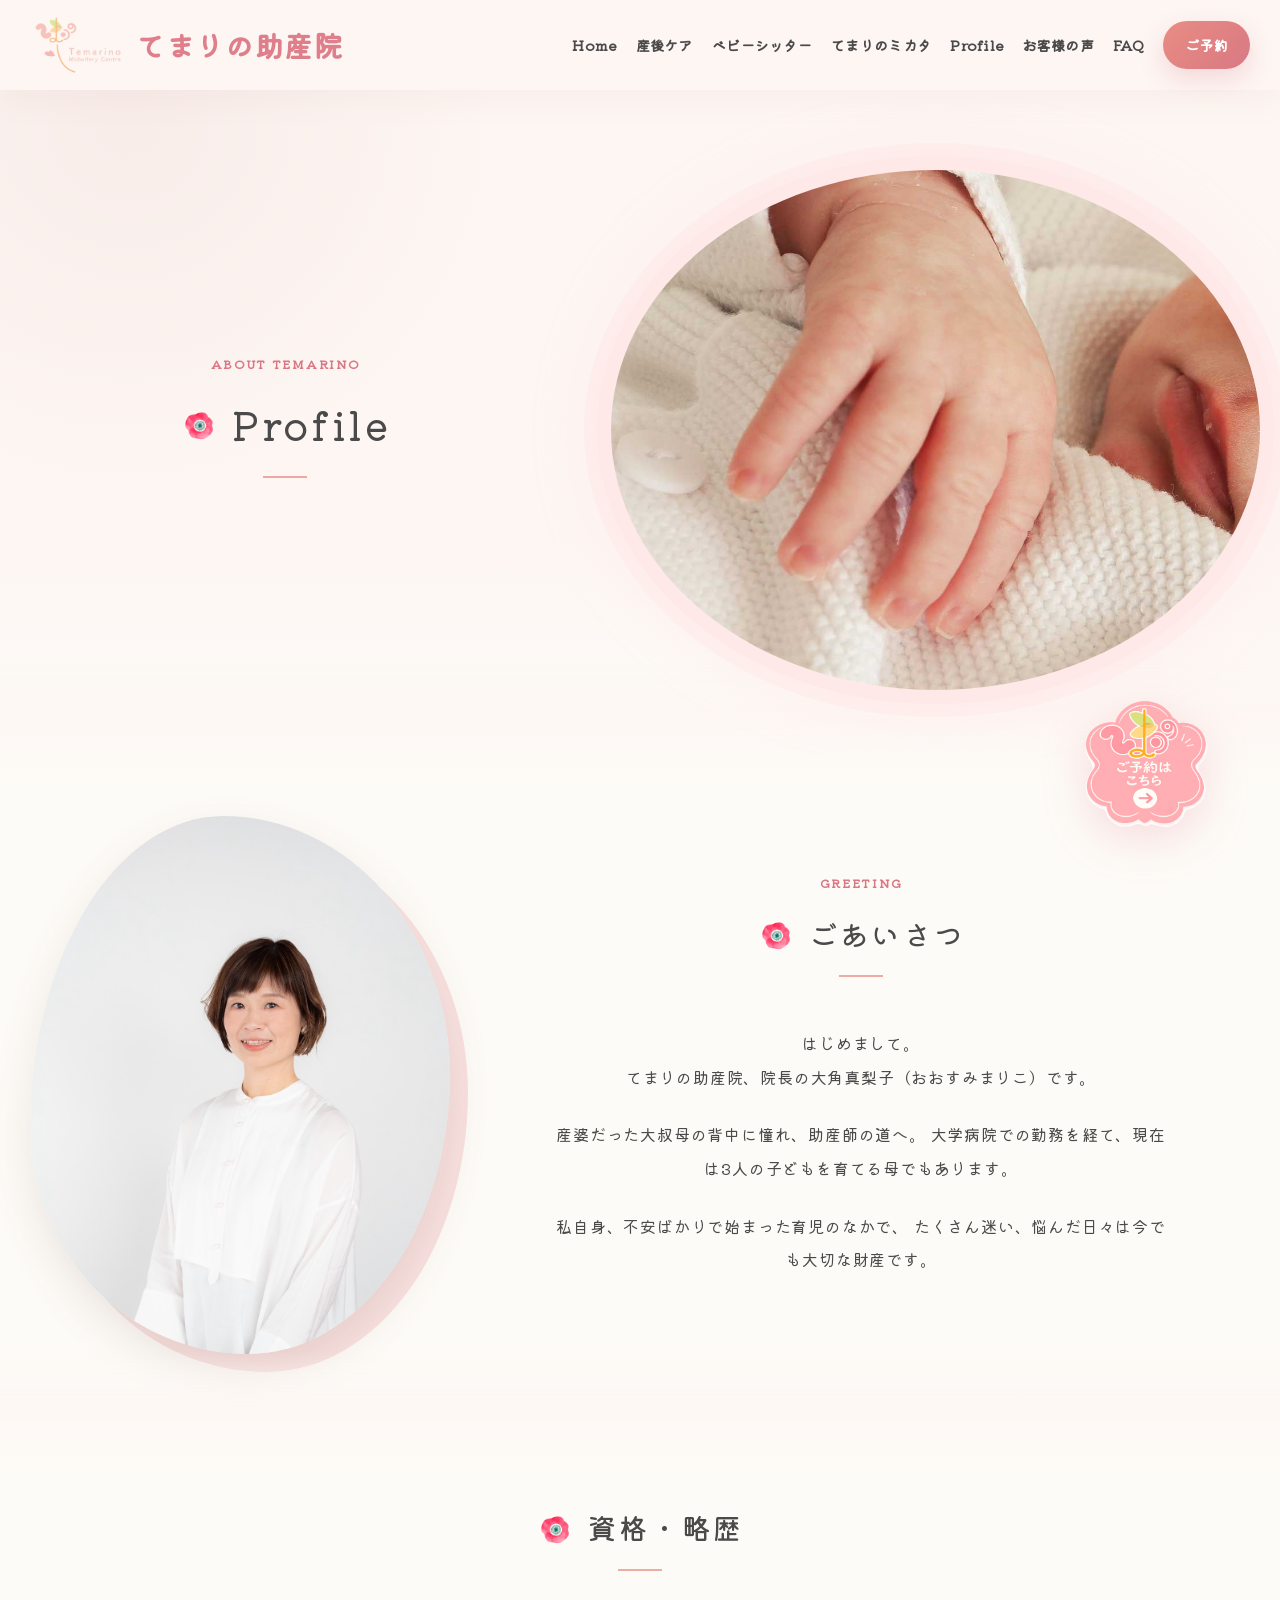
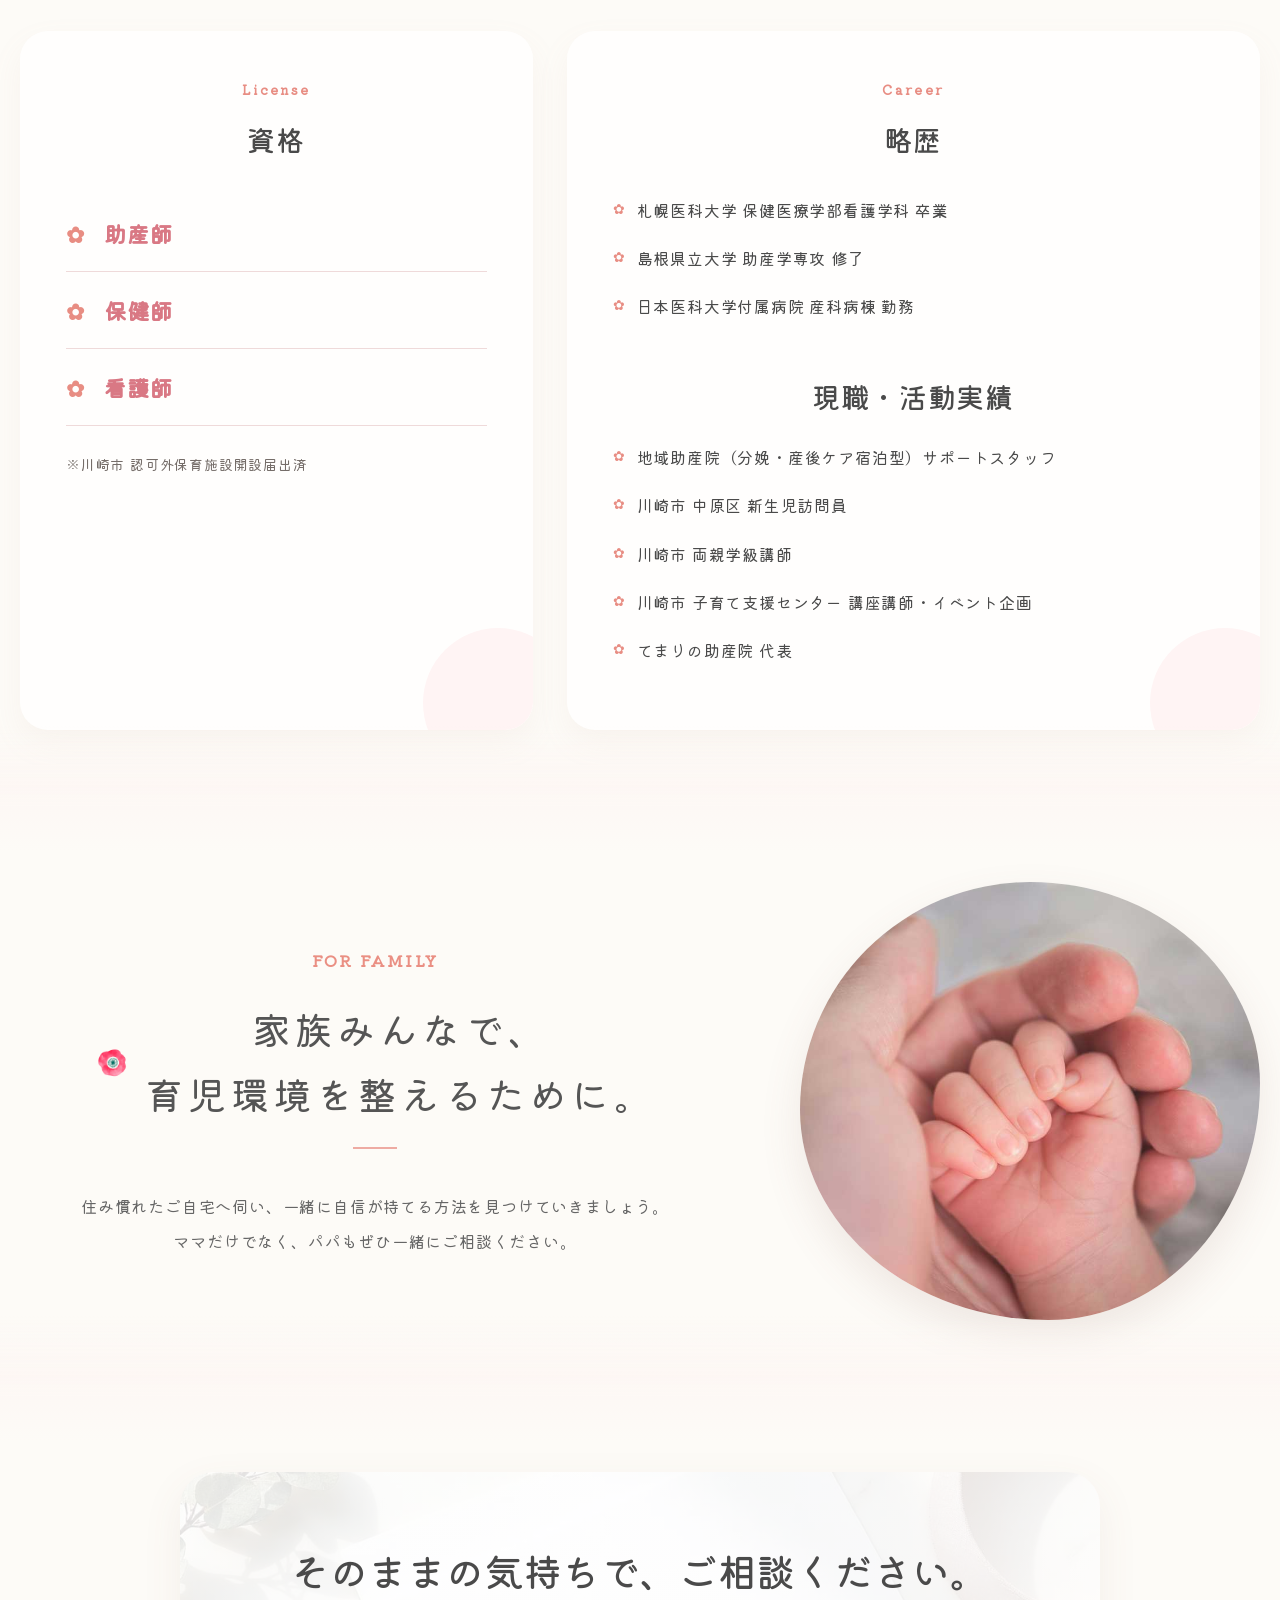
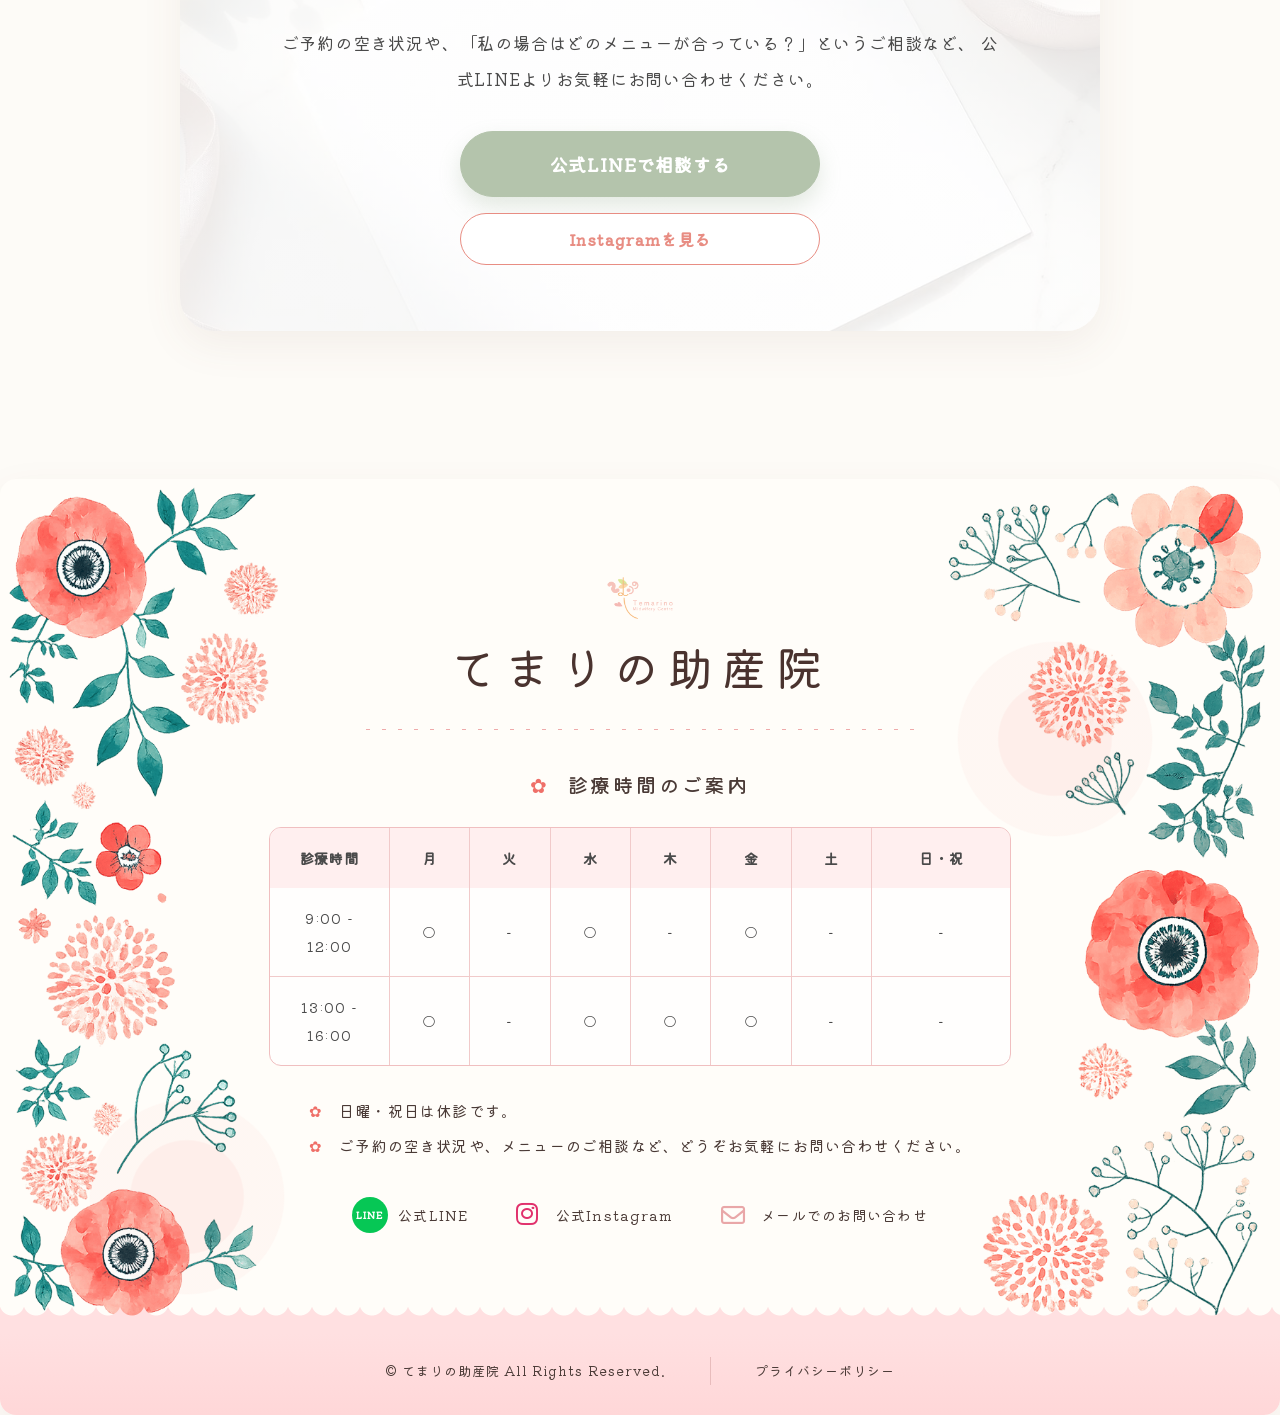
==== commit a350b09e: "update" ====
--- a/about.html
+++ b/about.html
@@ -97,16 +97,16 @@
 
               <p>
                 はじめまして。<br />
-                てまりの助産院、院長の大角真梨子（おおすみまりこ）です。
+                てまりの助産院、院長の大角真梨子<br class="sp-only" />（おおすみまりこ）です。
               </p>
 
               <p>
                 産婆だった大叔母の背中に憧れ、助産師の道へ。
-                大学病院での勤務を経て、現在は3人の子どもを育てる母でもあります。
-              </p>
-
-              <p>
-                私自身、不安ばかりで始まった育児のなかで、
+                大学病院での勤務を経て、<br class="sp-only" />現在は3人の子どもを育てる母でもあります。
+              </p>
+
+              <p>
+                私自身、不安ばかりで始まった育児のなかで、<br class="sp-only" />
                 たくさん迷い、悩んだ日々は今でも大切な財産です。
               </p>
             </div>
@@ -158,8 +158,8 @@
                 育児環境を整えるために。
               </h2>
               <p>
-                住み慣れたご自宅へ伺い、一緒に自信が持てる方法を見つけていきましょう。<br />
-                ママだけでなく、パパもぜひ一緒にご相談ください。
+                住み慣れたご自宅へ伺い、<br class="sp-only" />一緒に自信が持てる方法を見つけていきましょう。<br />
+                ママだけでなく、<br class="sp-only" />パパもぜひ一緒にご相談ください。
               </p>
             </div>
             <div class="about-family__image">
@@ -175,9 +175,9 @@
                 そのままの気持ちで、<br class="sp-only" />ご相談ください。
               </h2>
               <p>
-                ご予約の空き状況や、「私の場合はどのメニューが<br
+                ご予約の空き状況や、<br class="sp-only" />「私の場合はどのメニューが<br
                   class="sp-only"
-                />合っている？」というご相談など、<br />
+                />合っている？」<br class="sp-only" />というご相談など、<br class="sp-only" />
                 公式LINEよりお気軽に<br class="sp-only" />お問い合わせください。
               </p>
 
--- a/style.css
+++ b/style.css
@@ -12668,3 +12668,54 @@
     text-align: left !important;
   }
 }
+
+/* Smartphone text flow refinements requested 2026-07-04 */
+@media (max-width: 767px) {
+  .postpartum-care-page-body .postpartum-round-flow__line-note,
+  .postpartum-care-page-body .postpartum-round-flow__line-note p,
+  .postpartum-care-page-body .postpartum-round-flow__line-note span,
+  .postpartum-care-page-body .postpartum-round-flow__payment,
+  .postpartum-care-page-body .postpartum-round-flow__payment span,
+  .babysitter-page-body .first-guide__intro,
+  .babysitter-page-body .first-guide__intro p,
+  .babysitter-page-body .first-guide__intro span {
+    text-align: left !important;
+  }
+
+  .postpartum-care-page-body .postpartum-round-flow__line-note p,
+  .postpartum-care-page-body .postpartum-round-flow__payment,
+  .babysitter-page-body .first-guide__intro p {
+    max-width: min(100%, 30em) !important;
+    margin-left: auto !important;
+    margin-right: auto !important;
+  }
+
+  .index-page-body .contact-intro__box .reservation-highlight-block,
+  .contact-page-body .contact-intro__box .reservation-highlight-block {
+    display: inline-block !important;
+  }
+
+  .postpartum-care-page-body .dot-frame-message .sp-only,
+  .babysitter-page-body .dot-frame-message .sp-only,
+  .homecare-page-body .dot-frame-message .sp-only,
+  .index-page-body .contact-intro__box .sp-only,
+  .contact-page-body .contact-intro__box .sp-only,
+  .about-page-body .about-greeting__text .sp-only,
+  .about-page-body .about-family__text .sp-only,
+  .about-page-body .about-cta__box .sp-only,
+  .homecare-page-body .tm-hero-copy .sp-only,
+  .faq-page-body .tm-hero-copy .sp-only {
+    display: block !important;
+  }
+
+  .homecare-page-body .tm-hero-copy .hero-text-line {
+    display: inline !important;
+  }
+
+  .about-page-body .about-cta__box p,
+  .about-page-body .about-family__text p,
+  .homecare-page-body .tm-hero-copy p:last-child,
+  .faq-page-body .tm-hero-copy p:last-child {
+    text-align: center !important;
+  }
+}
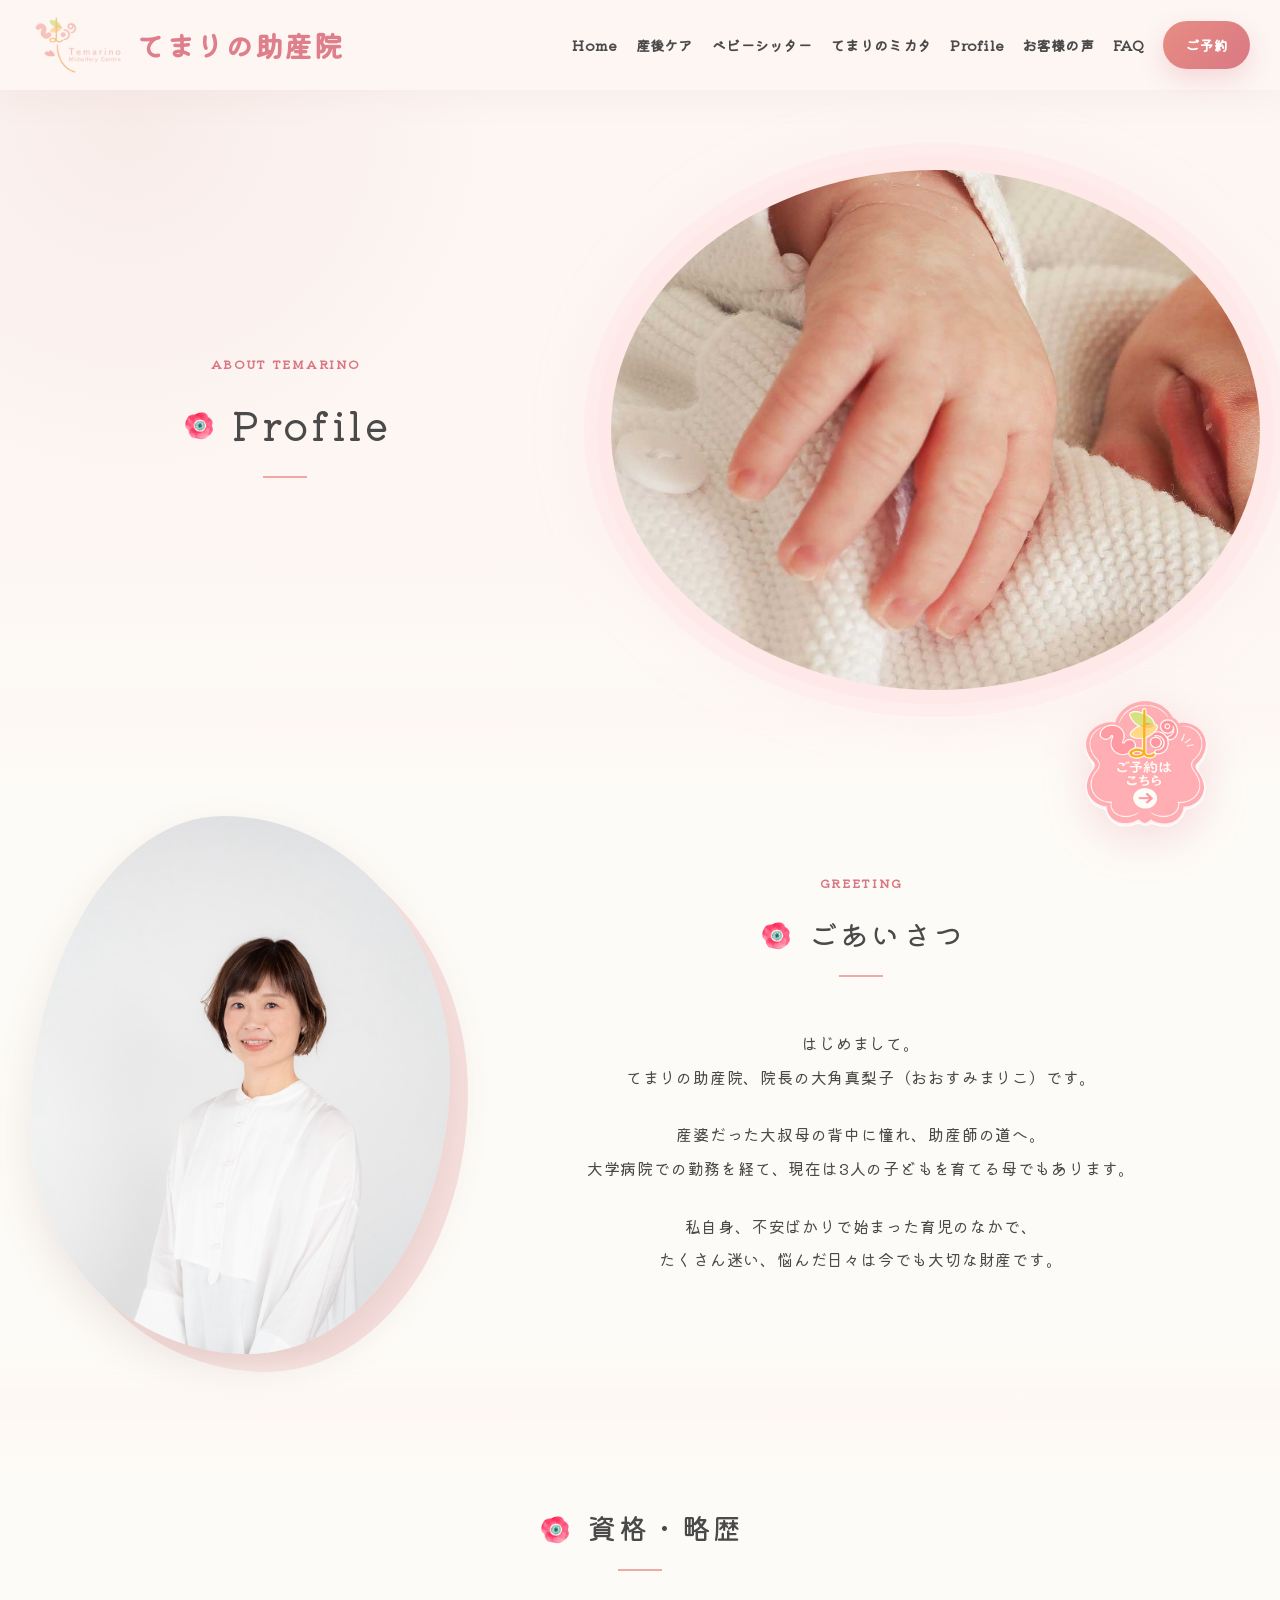
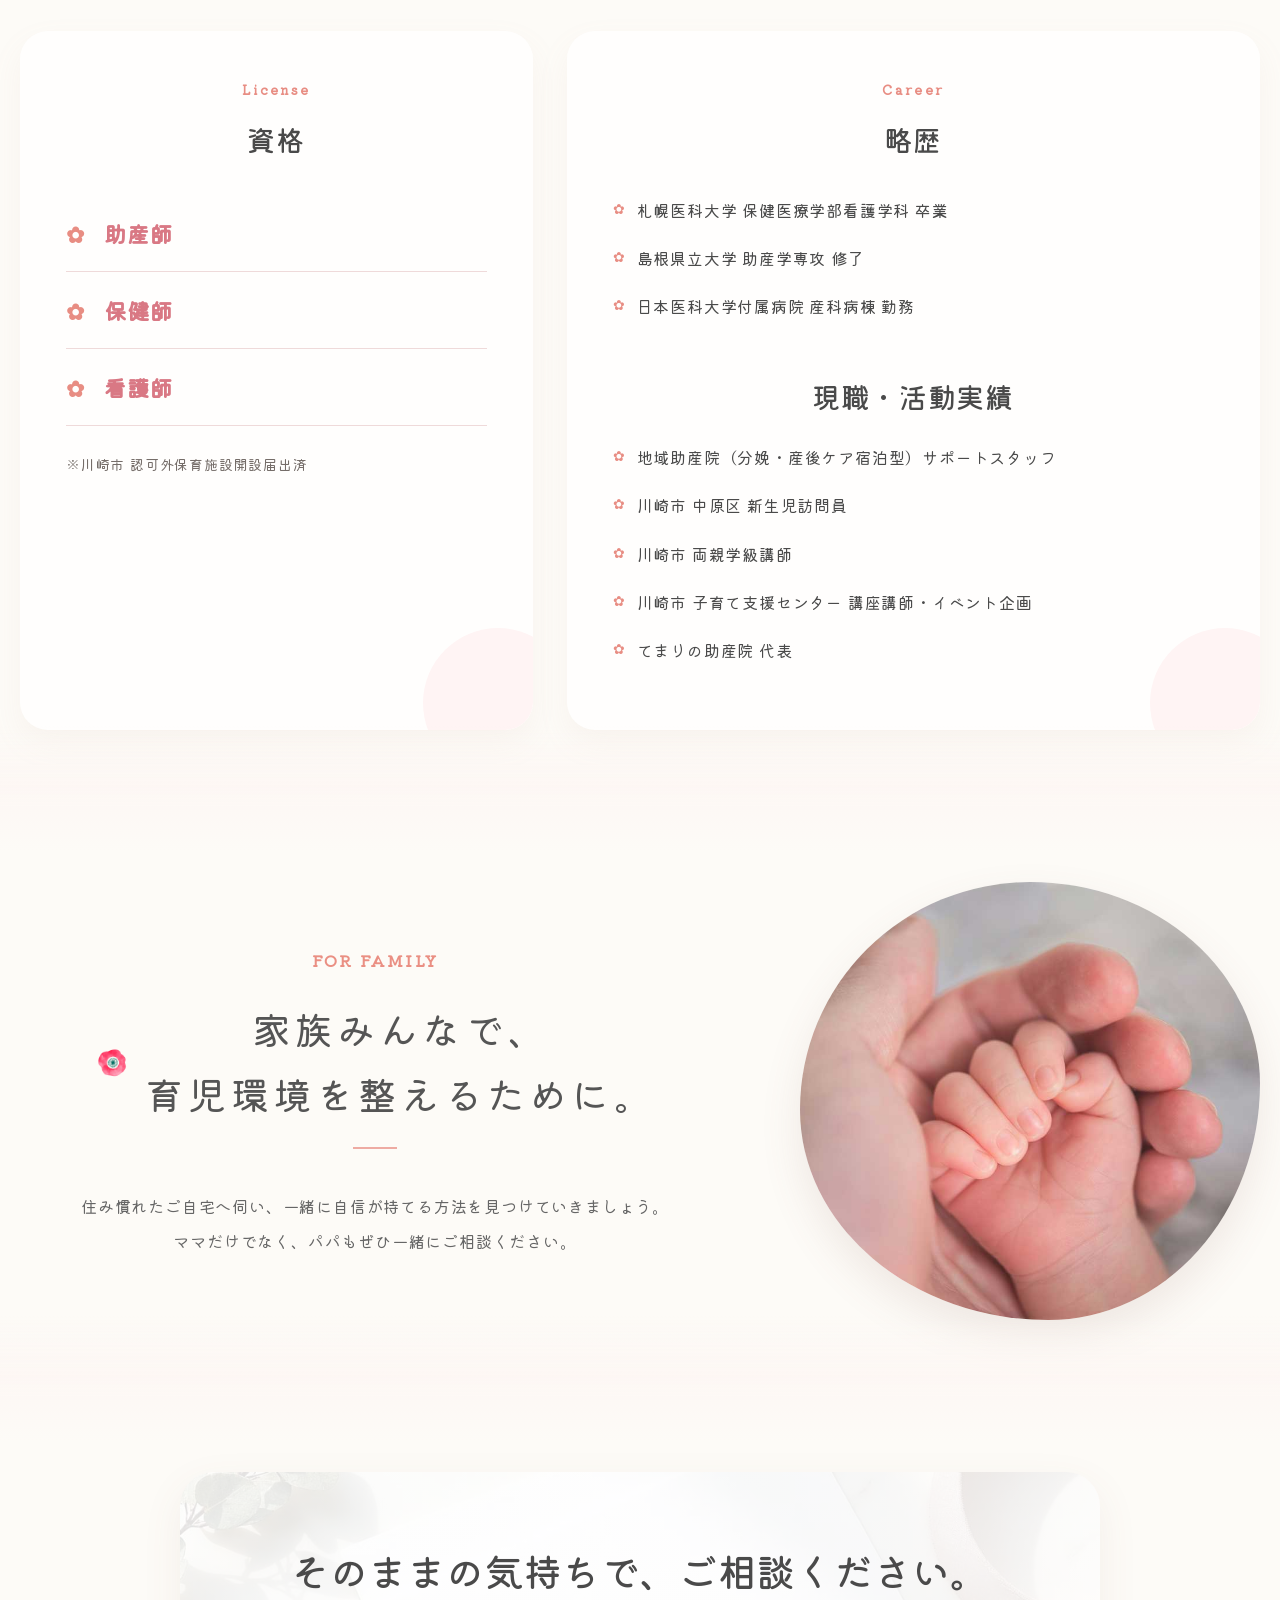
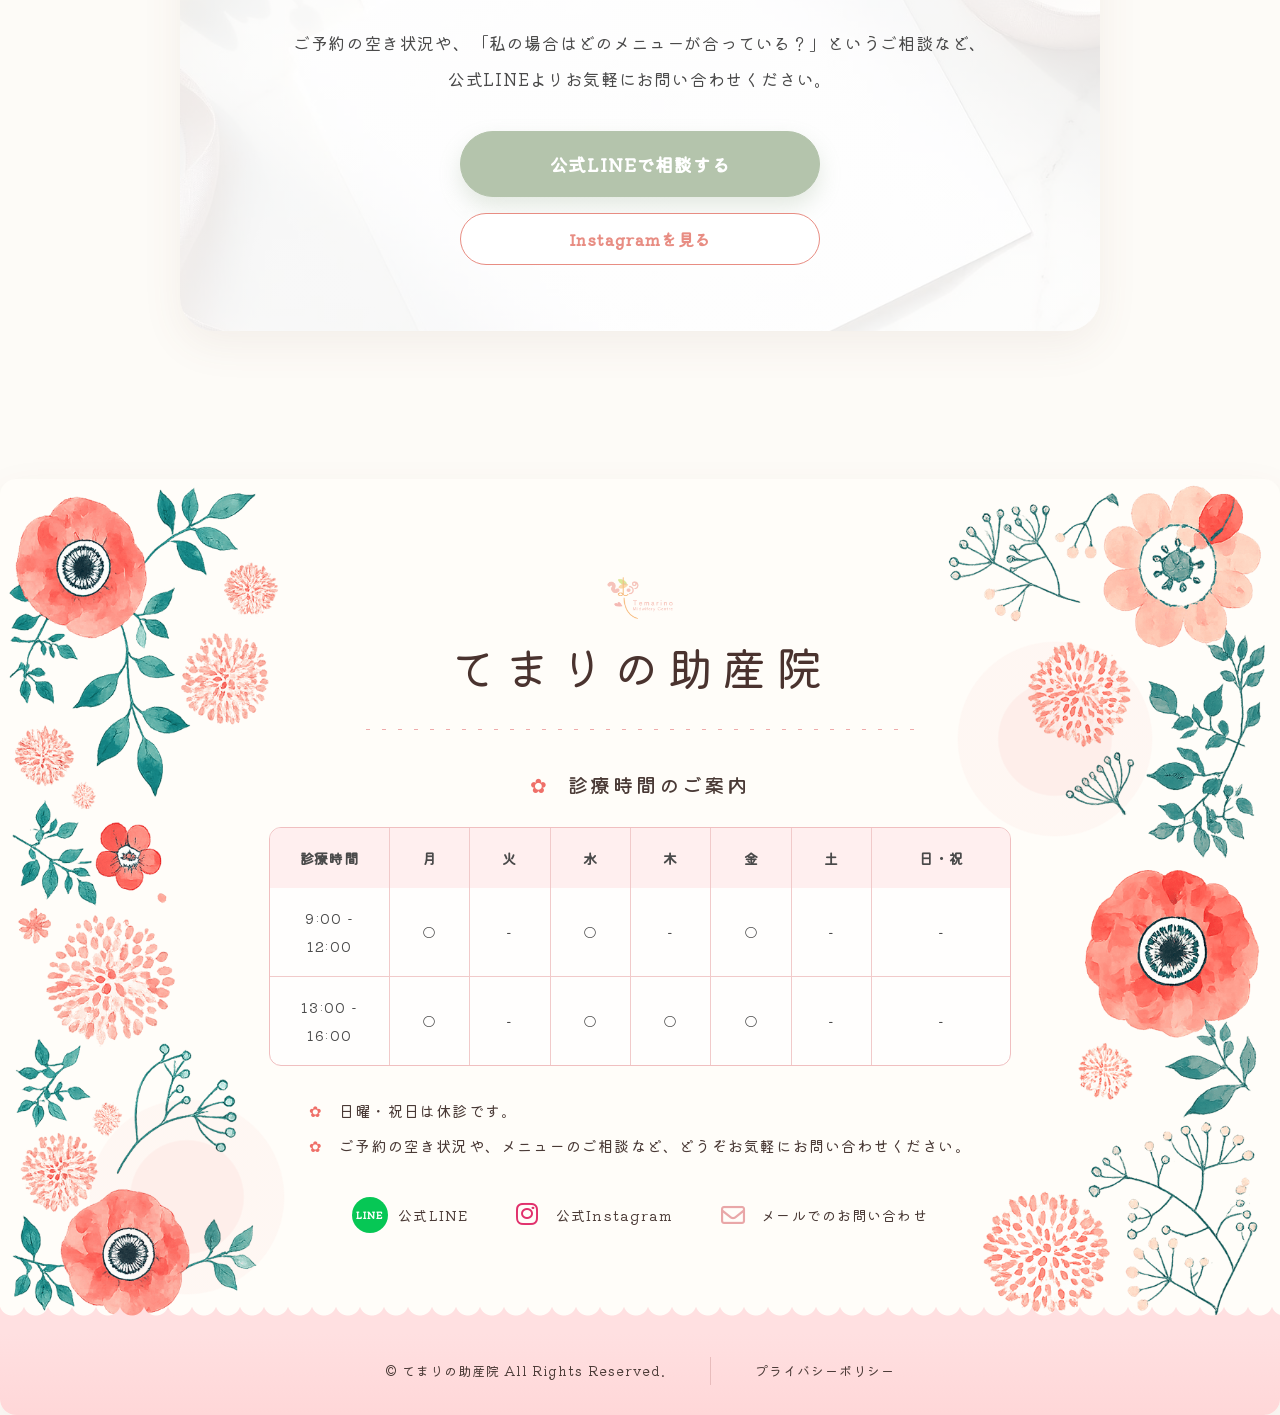
==== commit c679c50b: "update" ====
--- a/about.html
+++ b/about.html
@@ -97,17 +97,27 @@
 
               <p>
                 はじめまして。<br />
-                てまりの助産院、院長の大角真梨子<br class="sp-only" />（おおすみまりこ）です。
-              </p>
-
-              <p>
-                産婆だった大叔母の背中に憧れ、助産師の道へ。
-                大学病院での勤務を経て、<br class="sp-only" />現在は3人の子どもを育てる母でもあります。
-              </p>
-
-              <p>
-                私自身、不安ばかりで始まった育児のなかで、<br class="sp-only" />
-                たくさん迷い、悩んだ日々は今でも大切な財産です。
+                てまりの助産院、院長の大角真梨子<br
+                  class="sp-only"
+                />（おおすみまりこ）です。
+              </p>
+
+              <p>
+                産婆だった大叔母の背中に憧れ、助産師の道へ。<br
+                  class="sp-only"
+                /><br />
+                大学病院での勤務を経て、<br
+                  class="sp-only"
+                />現在は3人の子どもを育てる母でもあります。
+              </p>
+
+              <p>
+                私自身、不安ばかりで始まった育児のなかで、<br
+                  class="sp-only"
+                /><br />
+                たくさん迷い、悩んだ日々は<br
+                  class="sp-only"
+                />今でも大切な財産です。
               </p>
             </div>
           </div>
@@ -138,10 +148,18 @@
                   <li>島根県立大学 助産学専攻 修了</li>
                   <li>日本医科大学付属病院 産科病棟 勤務</li>
                   <h3>現職・活動実績</h3>
-                  <li>地域助産院（分娩・産後ケア宿泊型）サポートスタッフ</li>
+                  <li>
+                    地域助産院（分娩・産後ケア宿泊型）<br
+                      class="sp-only"
+                    />サポートスタッフ
+                  </li>
                   <li>川崎市 中原区 新生児訪問員</li>
                   <li>川崎市 両親学級講師</li>
-                  <li>川崎市 子育て支援センター 講座講師・イベント企画</li>
+                  <li>
+                    川崎市 子育て支援センター 講座講師・<br
+                      class="sp-only"
+                    />イベント企画
+                  </li>
                   <li>てまりの助産院 代表</li>
                 </ol>
               </article>
@@ -158,8 +176,12 @@
                 育児環境を整えるために。
               </h2>
               <p>
-                住み慣れたご自宅へ伺い、<br class="sp-only" />一緒に自信が持てる方法を見つけていきましょう。<br />
-                ママだけでなく、<br class="sp-only" />パパもぜひ一緒にご相談ください。
+                住み慣れたご自宅へ伺い、<br
+                  class="sp-only"
+                />一緒に自信が持てる方法を見つけていきましょう。<br />
+                ママだけでなく、<br
+                  class="sp-only"
+                />パパもぜひ一緒にご相談ください。
               </p>
             </div>
             <div class="about-family__image">
@@ -175,9 +197,13 @@
                 そのままの気持ちで、<br class="sp-only" />ご相談ください。
               </h2>
               <p>
-                ご予約の空き状況や、<br class="sp-only" />「私の場合はどのメニューが<br
-                  class="sp-only"
-                />合っている？」<br class="sp-only" />というご相談など、<br class="sp-only" />
+                ご予約の空き状況や、<br
+                  class="sp-only"
+                />「私の場合はどのメニューが<br
+                  class="sp-only"
+                />合っている？」<br class="sp-only" />というご相談など、<br
+                  class="sp-only"
+                /><br />
                 公式LINEよりお気軽に<br class="sp-only" />お問い合わせください。
               </p>
 
--- a/style.css
+++ b/style.css
@@ -12704,7 +12704,13 @@
   .about-page-body .about-family__text .sp-only,
   .about-page-body .about-cta__box .sp-only,
   .homecare-page-body .tm-hero-copy .sp-only,
-  .faq-page-body .tm-hero-copy .sp-only {
+  .faq-page-body .tm-hero-copy .sp-only,
+  .postpartum-care-page-body .tm-hero-copy .sp-only,
+  .postpartum-care-page-body .tm-book-head .sp-only,
+  .babysitter-page-body .tm-book-head .sp-only,
+  .homecare-page-body .tm-book-head .sp-only,
+  .babysitter-page-body .first-guide__intro .sp-only,
+  .babysitter-page-body .guide-flow .sp-only {
     display: block !important;
   }
 
@@ -12718,4 +12724,358 @@
   .faq-page-body .tm-hero-copy p:last-child {
     text-align: center !important;
   }
-}
+
+  .babysitter-page-body .guide-notes ul,
+  .babysitter-page-body .guide-notes li {
+    text-align: left !important;
+  }
+}
+
+/* Smartphone header and visual refinements requested 2026-07-04 */
+@media (max-width: 767px) {
+  .header__inner {
+    justify-content: space-between !important;
+  }
+
+  .logo {
+    position: static !important;
+    left: auto !important;
+    top: auto !important;
+    transform: none !important;
+    display: grid !important;
+    grid-template-columns: 54px max-content !important;
+    align-items: center !important;
+    gap: 6px !important;
+    margin-left: 0 !important;
+    min-width: 0 !important;
+  }
+
+  .logo img {
+    width: 54px !important;
+    max-height: 52px !important;
+  }
+
+  .logo__name {
+    position: static !important;
+    transform: none !important;
+    font-size: clamp(22px, 6.4vw, 28px) !important;
+    letter-spacing: 0.06em !important;
+  }
+
+  .contact-page-body .contact-hero__image img {
+    object-position: 50% 50% !important;
+  }
+
+  .index-page-body .temari-feature__text p .sp-only,
+  .index-page-body .temari-feature__head .sp-only {
+    display: block !important;
+  }
+}
+
+/* Smartphone text and menu-card refinements requested 2026-07-04 */
+@media (max-width: 767px) {
+  .index-page-body .temari-feature__head .section-title span {
+    display: inline !important;
+  }
+
+  .index-page-body .temari-feature__head .section-title {
+    white-space: nowrap !important;
+  }
+
+  .index-page-body .watercolor-guide__point .sp-only,
+  .index-page-body .magazine-menu__lead .sp-only,
+  .index-page-body .about-message__box .sp-only,
+  .index-page-body .info-note .sp-only {
+    display: block !important;
+  }
+
+  .index-page-body .magazine-menu__grid {
+    align-items: start !important;
+  }
+
+  .index-page-body .magazine-card,
+  .index-page-body .magazine-card__link,
+  .index-page-body .magazine-card__body,
+  .index-page-body .magazine-card__body * {
+    text-align: left !important;
+  }
+
+  .index-page-body .magazine-card {
+    justify-self: start !important;
+    width: 100% !important;
+  }
+
+  .index-page-body .magazine-card__body {
+    margin-left: 0 !important;
+    margin-right: auto !important;
+  }
+
+  .index-page-body #kawasaki-postpartum-care .magazine-card__image img,
+  .index-page-body #home-visit-care .magazine-card__image img {
+    object-position: 50% 50% !important;
+  }
+}
+
+/* Smartphone refinements requested 2026-07-04: bullets, header, service flows */
+@media (max-width: 767px) {
+  .index-page-body .watercolor-guide__point ul {
+    width: min(100%, 300px) !important;
+    margin: 20px auto 0 !important;
+    padding: 0 !important;
+    list-style: none !important;
+  }
+
+  .index-page-body .watercolor-guide__point li {
+    display: flex !important;
+    align-items: flex-start !important;
+    justify-content: flex-start !important;
+    gap: 0.45em !important;
+    text-align: left !important;
+  }
+
+  .index-page-body .watercolor-guide__point li::before {
+    content: "•" !important;
+    flex: 0 0 auto !important;
+    color: var(--tm-ink) !important;
+    line-height: inherit !important;
+  }
+
+  .index-page-body .contact-intro__box .reservation-highlight-block {
+    display: inline !important;
+    padding: 0 0.25em 2px !important;
+    background: linear-gradient(transparent 58%, rgba(244, 195, 187, 0.72) 58%) !important;
+    box-decoration-break: clone !important;
+    -webkit-box-decoration-break: clone !important;
+  }
+
+  .postpartum-care-page-body .header__inner,
+  .babysitter-page-body .header__inner,
+  .homecare-page-body .header__inner {
+    position: relative !important;
+    width: 100% !important;
+    padding: 0 12px !important;
+    justify-content: center !important;
+  }
+
+  .postpartum-care-page-body .logo,
+  .babysitter-page-body .logo,
+  .homecare-page-body .logo {
+    position: static !important;
+    display: flex !important;
+    justify-content: center !important;
+    width: 100% !important;
+    margin: 0 !important;
+    padding: 0 58px !important;
+  }
+
+  .postpartum-care-page-body .logo img,
+  .babysitter-page-body .logo img,
+  .homecare-page-body .logo img {
+    position: absolute !important;
+    left: 12px !important;
+    top: 50% !important;
+    width: 58px !important;
+    max-height: 54px !important;
+    transform: translateY(-50%) !important;
+  }
+
+  .postpartum-care-page-body .logo__name,
+  .babysitter-page-body .logo__name,
+  .homecare-page-body .logo__name {
+    position: static !important;
+    transform: none !important;
+    text-align: center !important;
+    font-size: clamp(21px, 6.2vw, 27px) !important;
+    letter-spacing: 0.05em !important;
+  }
+
+  .postpartum-care-page-body .menu-btn,
+  .babysitter-page-body .menu-btn,
+  .homecare-page-body .menu-btn {
+    position: absolute !important;
+    right: 12px !important;
+    top: 50% !important;
+    transform: translateY(-50%) !important;
+  }
+
+  .postpartum-care-page-body .tm-logo small,
+  .babysitter-page-body .tm-logo small,
+  .homecare-page-body .tm-logo small {
+    display: none !important;
+  }
+
+  .postpartum-care-page-body .tm-timeline .sp-only,
+  .postpartum-care-page-body .tm-note .sp-only,
+  .babysitter-page-body .tm-timeline .sp-only,
+  .homecare-page-body .tm-timeline .sp-only,
+  .homecare-page-body .tm-note .sp-only {
+    display: block !important;
+  }
+}
+
+/* Final smartphone unification requested 2026-07-04 */
+@media (max-width: 767px) {
+  .header__inner {
+    position: relative !important;
+    width: 100% !important;
+    height: 74px !important;
+    padding: 0 14px !important;
+    justify-content: center !important;
+  }
+
+  .logo {
+    position: static !important;
+    display: flex !important;
+    justify-content: center !important;
+    width: 100% !important;
+    margin: 0 !important;
+    padding: 0 58px !important;
+    transform: none !important;
+  }
+
+  .logo img {
+    position: absolute !important;
+    left: 14px !important;
+    top: 50% !important;
+    width: 58px !important;
+    max-height: 54px !important;
+    transform: translateY(-50%) !important;
+    object-fit: contain !important;
+  }
+
+  .logo__name {
+    position: static !important;
+    transform: none !important;
+    width: auto !important;
+    text-align: center !important;
+    font-size: clamp(21px, 6.2vw, 28px) !important;
+    line-height: 1.25 !important;
+    letter-spacing: 0.05em !important;
+    white-space: nowrap !important;
+  }
+
+  .menu-btn {
+    position: absolute !important;
+    right: 14px !important;
+    top: 50% !important;
+    transform: translateY(-50%) !important;
+  }
+
+  .contact-page-body .contact-intro__box .reservation-highlight-block {
+    display: inline !important;
+    padding: 0 0.25em 2px !important;
+    background: linear-gradient(transparent 58%, rgba(244, 195, 187, 0.72) 58%) !important;
+    box-decoration-break: clone !important;
+    -webkit-box-decoration-break: clone !important;
+  }
+
+  .contact-page-body .contact-guide__lead .sp-only,
+  .contact-page-body .contact-guide-card .sp-only {
+    display: block !important;
+  }
+
+  .postpartum-care-page-body .tm-timeline,
+  .babysitter-page-body .tm-timeline,
+  .homecare-page-body .tm-timeline {
+    justify-items: center !important;
+  }
+
+  .postpartum-care-page-body .tm-timeline li,
+  .babysitter-page-body .tm-timeline li,
+  .homecare-page-body .tm-timeline li {
+    box-sizing: border-box !important;
+    width: min(100%, 292px) !important;
+    min-height: 0 !important;
+    justify-self: center !important;
+  }
+
+  .postpartum-care-page-body .tm-timeline .sp-only,
+  .postpartum-care-page-body .tm-note .sp-only,
+  .babysitter-page-body .tm-timeline .sp-only,
+  .homecare-page-body .tm-timeline .sp-only,
+  .homecare-page-body .tm-note .sp-only {
+    display: block !important;
+  }
+
+  .footer-brand {
+    transform: translateY(-64px) !important;
+    margin-bottom: -64px !important;
+  }
+
+  .footer-brand img {
+    width: 58px !important;
+    margin: 0 auto 12px !important;
+  }
+
+  .footer-brand h2 {
+    margin: 0 auto !important;
+    font-size: clamp(30px, 8.8vw, 38px) !important;
+    line-height: 1.32 !important;
+    text-align: center !important;
+  }
+
+  .privacy-page-body .privacy-card p,
+  .privacy-page-body .privacy-card li,
+  .privacy-page-body .privacy-contact,
+  .privacy-page-body .privacy-date {
+    text-align: left !important;
+  }
+
+  .privacy-page-body .privacy-card ul {
+    margin-left: 0 !important;
+    padding-left: 0 !important;
+    list-style: none !important;
+  }
+
+  .privacy-page-body .privacy-card ul li {
+    position: relative !important;
+    padding-left: 1em !important;
+  }
+
+  .privacy-page-body .privacy-card ul li::before {
+    content: "・" !important;
+    position: absolute !important;
+    left: 0 !important;
+  }
+}
+
+/* Smartphone refinements requested 2026-07-05 */
+@media (max-width: 767px) {
+  .voice-page-body .voice-card p {
+    text-align: left !important;
+    font-weight: 400 !important;
+  }
+
+  .index-page-body .temari-feature__text h3 .sp-only {
+    display: block !important;
+  }
+
+  .voice-page-body .voice-card {
+    text-align: left !important;
+  }
+
+  .voice-page-body .voice-card span {
+    display: block !important;
+    text-align: center !important;
+  }
+
+  .privacy-page-body .privacy-card h2 {
+    display: grid !important;
+    justify-items: center !important;
+    row-gap: 14px !important;
+    width: 100% !important;
+    margin-left: auto !important;
+    margin-right: auto !important;
+    text-align: center !important;
+  }
+
+  .privacy-page-body .privacy-card h2::before,
+  .privacy-page-body .privacy-card h2::after {
+    position: static !important;
+    left: auto !important;
+    right: auto !important;
+    transform: none !important;
+    margin-left: auto !important;
+    margin-right: auto !important;
+  }
+}
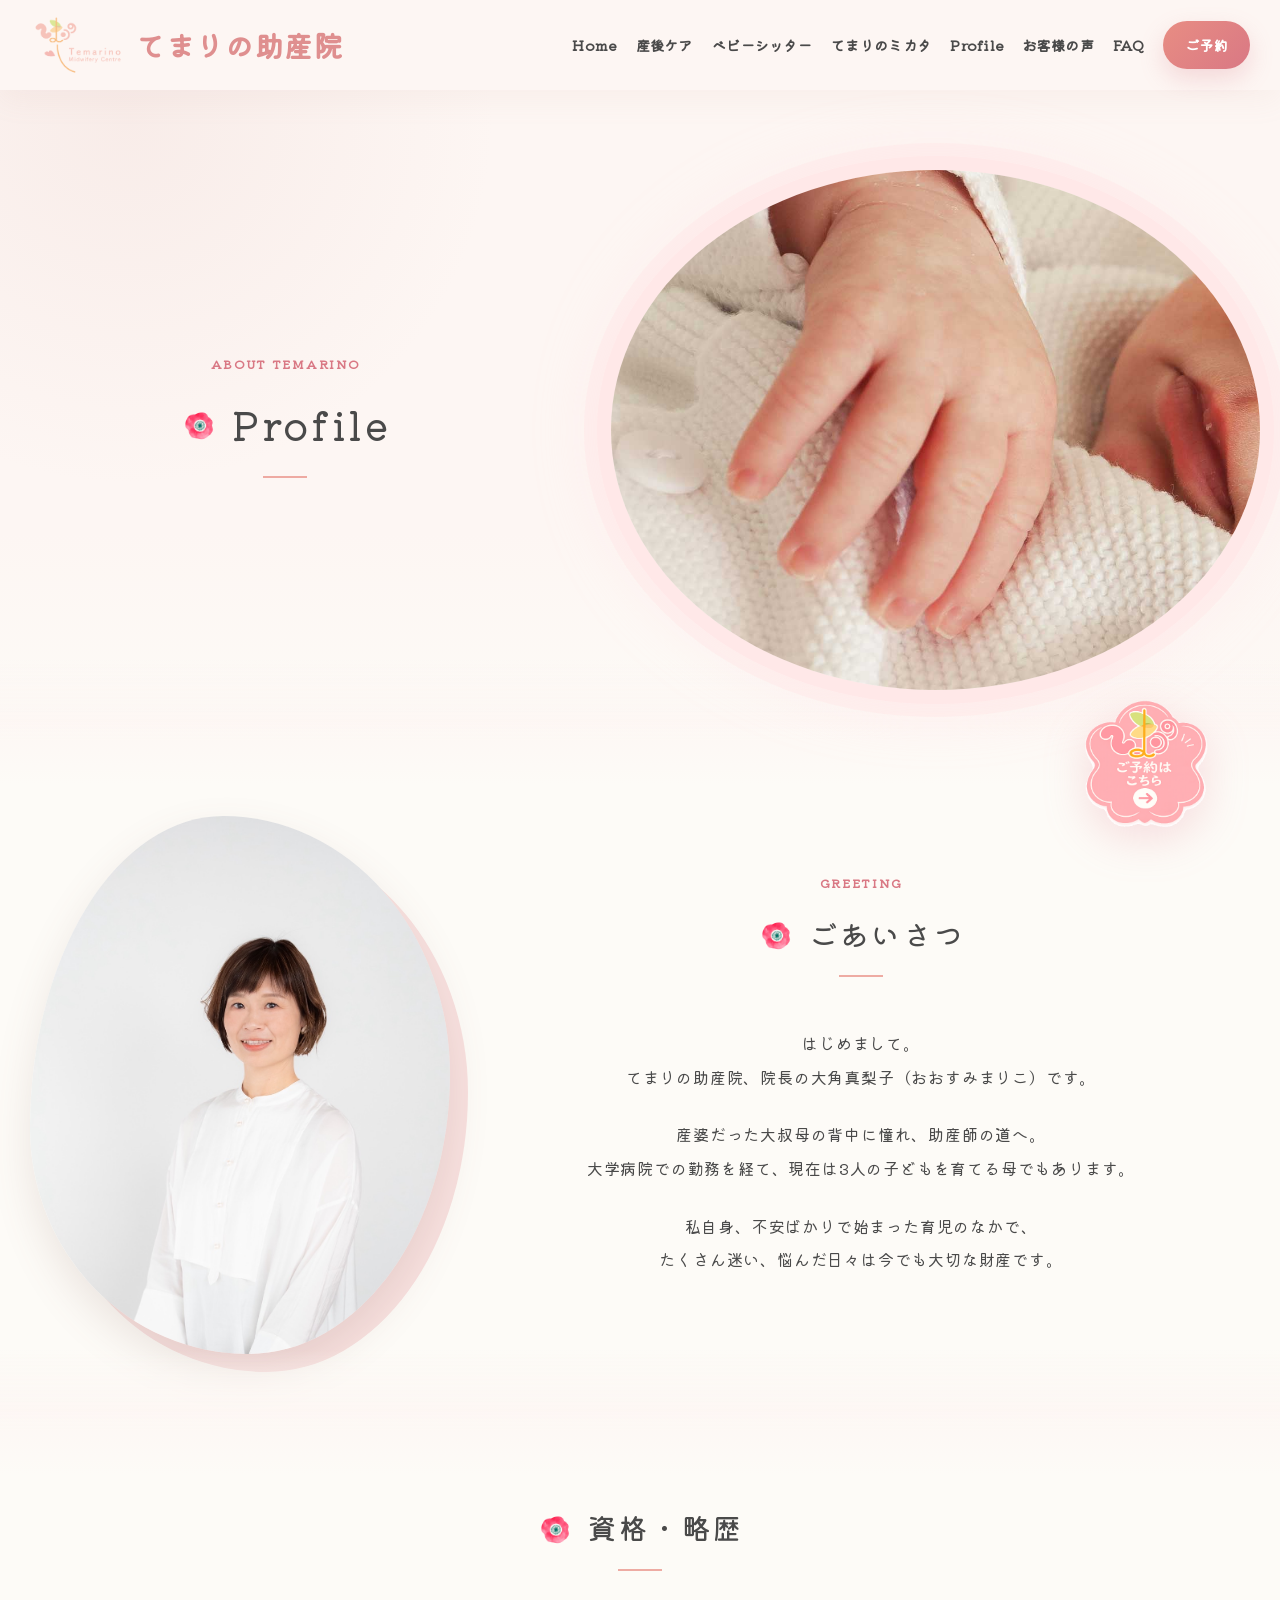
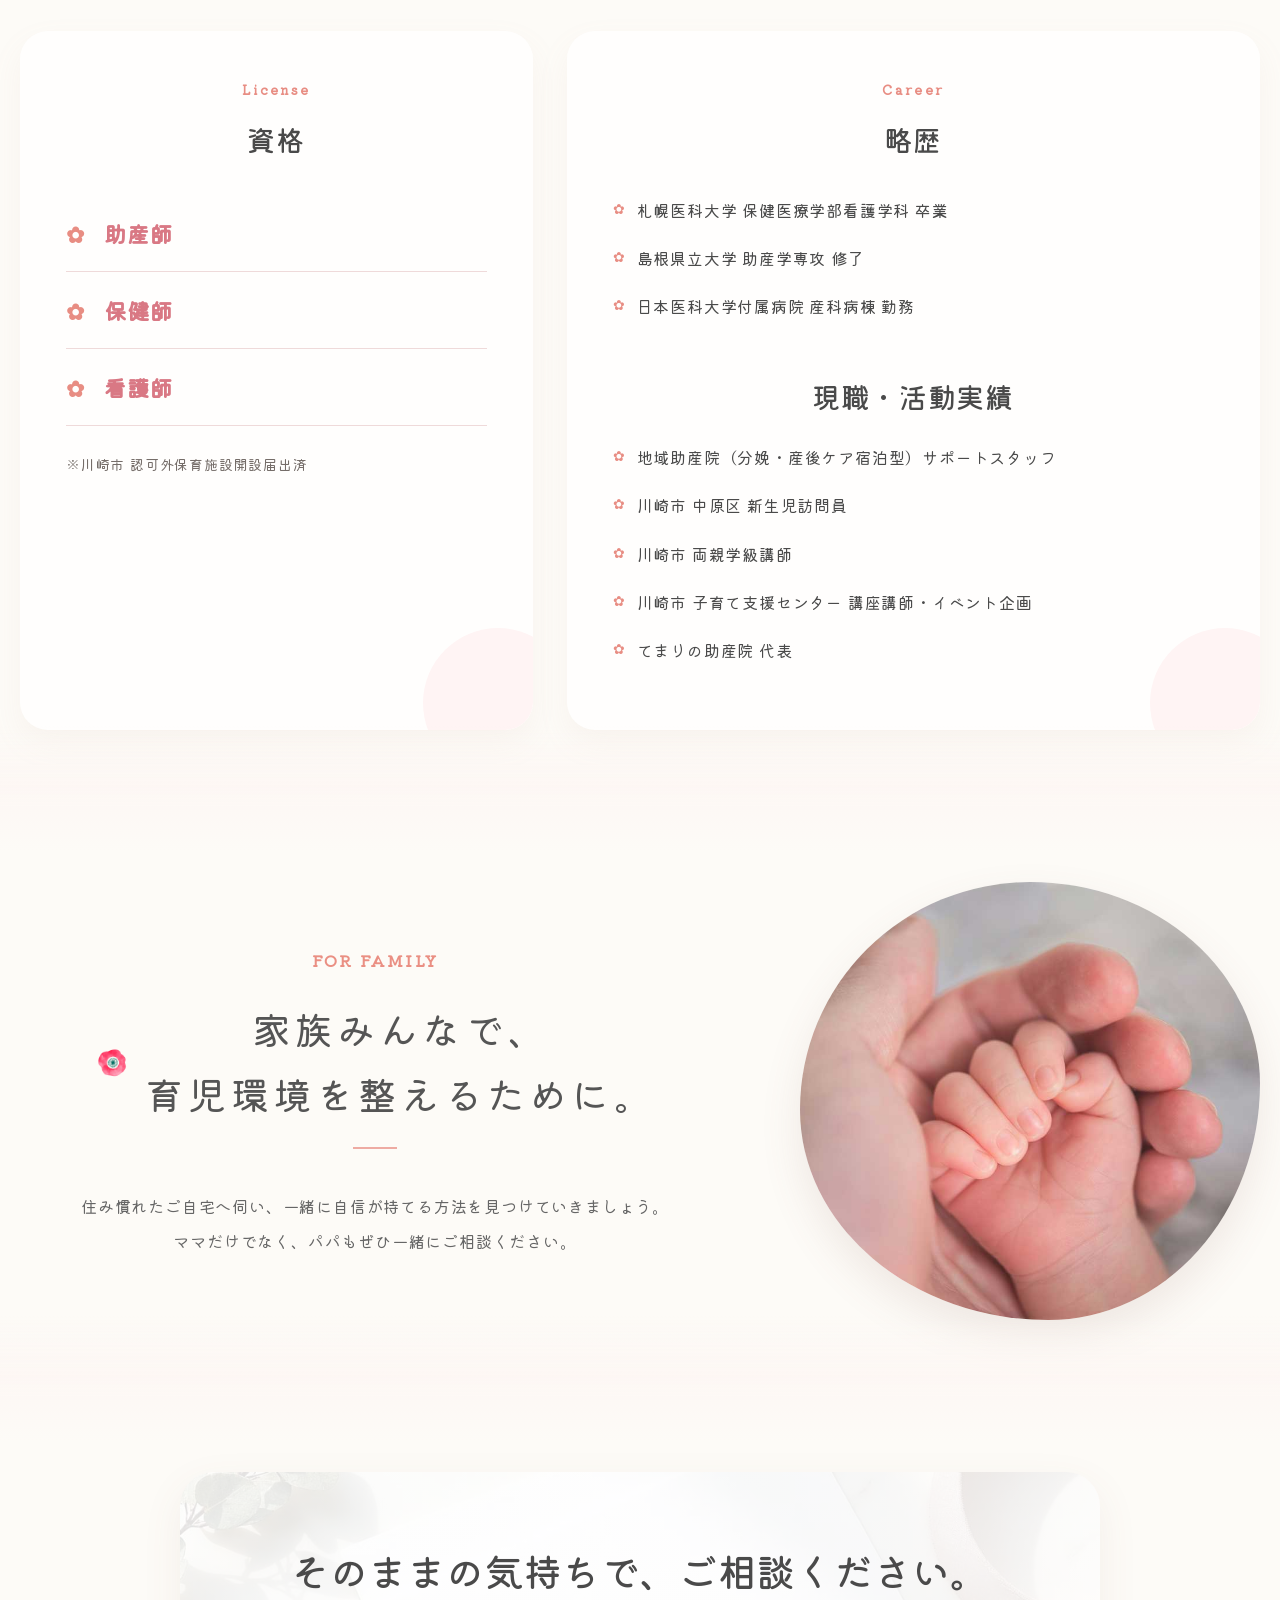
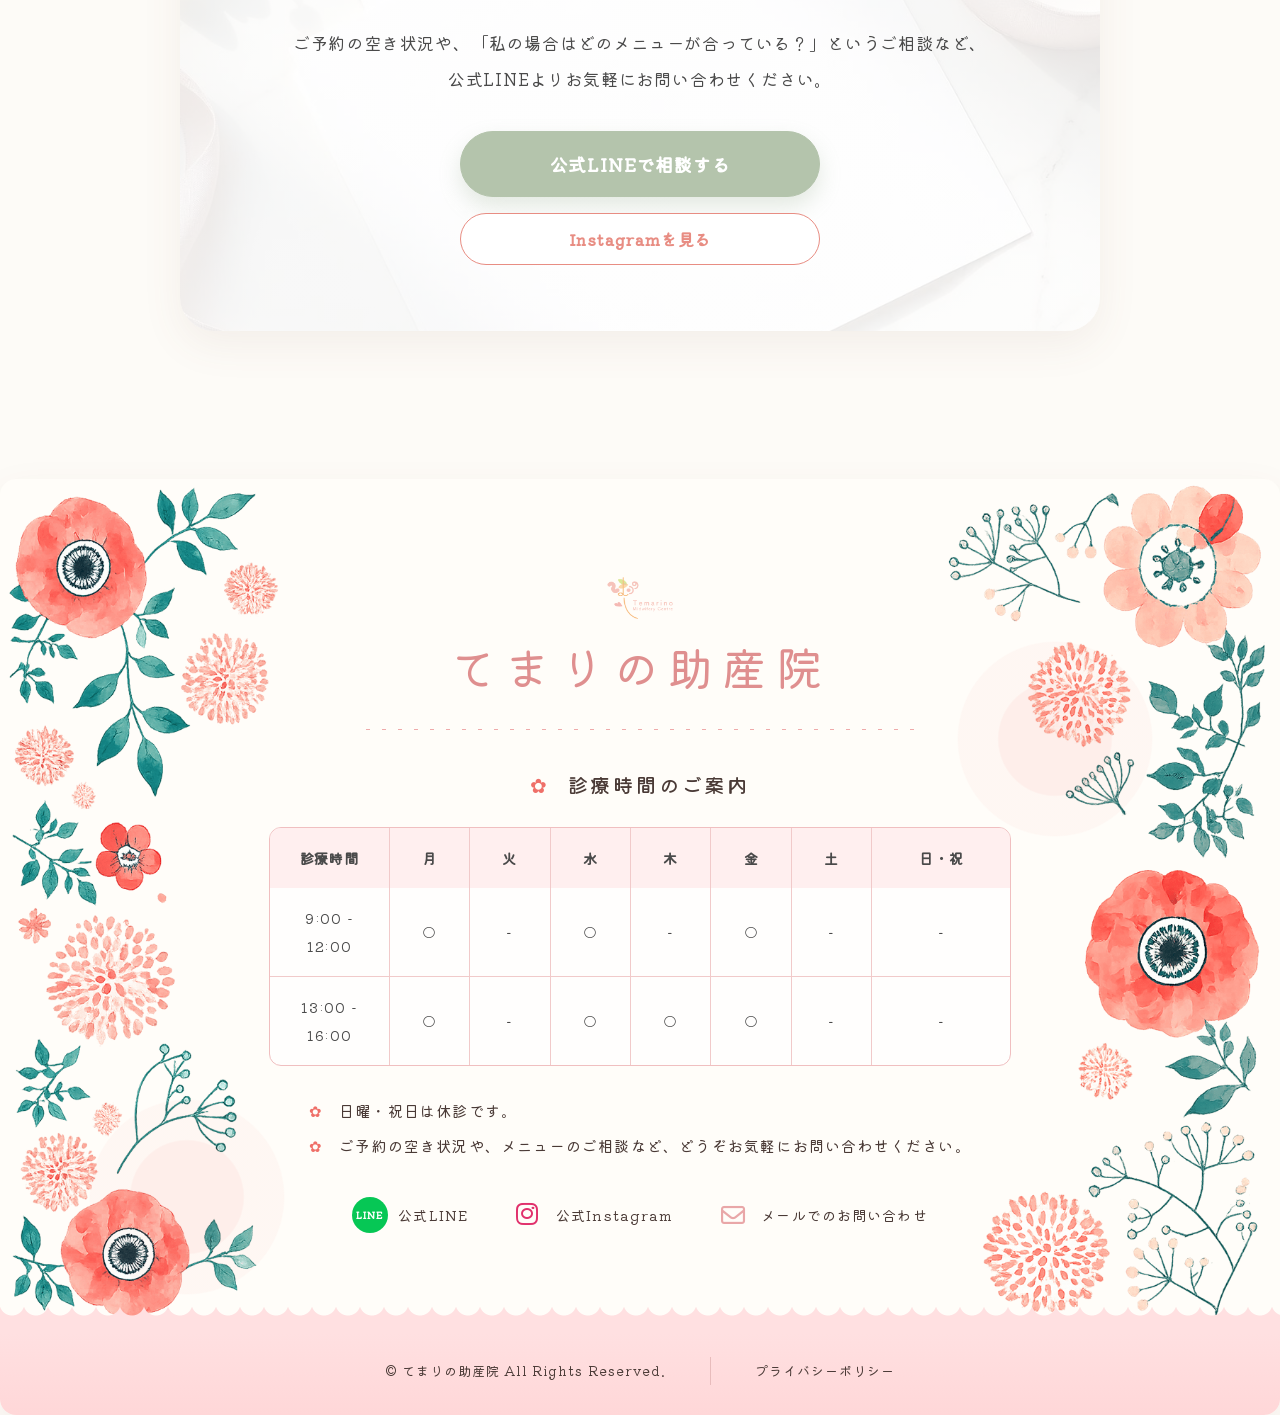
==== commit 2470b589: "update" ====
--- a/about.html
+++ b/about.html
@@ -201,9 +201,7 @@
                   class="sp-only"
                 />「私の場合はどのメニューが<br
                   class="sp-only"
-                />合っている？」<br class="sp-only" />というご相談など、<br
-                  class="sp-only"
-                /><br />
+                />合っている？」<br class="sp-only" />というご相談など、<br />
                 公式LINEよりお気軽に<br class="sp-only" />お問い合わせください。
               </p>
 
--- a/style.css
+++ b/style.css
@@ -13079,3 +13079,170 @@
     margin-right: auto !important;
   }
 }
+
+/* Cross-device polish requested 2026-07-05 */
+:root {
+  --temari-title-pink: #df8f8f;
+}
+
+.logo__name,
+.intro-copy,
+.footer-brand h2 {
+  color: var(--temari-title-pink) !important;
+}
+
+.voice-page-body .voice-card p {
+  font-weight: 400 !important;
+}
+
+.postpartum-care-page-body .tm-hero-copy h1,
+.babysitter-page-body .tm-hero-copy h1,
+.homecare-page-body .tm-hero-copy h1 {
+  font-size: clamp(38px, 4.8vw, 66px) !important;
+  font-weight: 400 !important;
+  line-height: 1.55 !important;
+}
+
+@media (max-width: 767px) {
+  .contact-page-body .contact-intro__box .reservation-highlight-block {
+    display: inline-flex !important;
+    flex-direction: column !important;
+    align-items: center !important;
+    gap: 8px !important;
+    padding: 0 !important;
+    background: none !important;
+  }
+
+  .contact-page-body .contact-intro__box .line-message-row {
+    display: inline !important;
+    width: fit-content !important;
+    padding: 0 0.25em 2px !important;
+    background: linear-gradient(transparent 58%, rgba(244, 195, 187, 0.72) 58%) !important;
+    box-decoration-break: clone !important;
+    -webkit-box-decoration-break: clone !important;
+  }
+}
+
+/* Final title, animation, and transition refinements requested 2026-07-05 */
+.section-transition::before,
+.index-page-body .watercolor-guide::after {
+  content: none !important;
+  display: none !important;
+  background: none !important;
+  filter: none !important;
+}
+
+.voice-page-body .voice-card p {
+  font-weight: 400 !important;
+}
+
+@media (min-width: 768px) {
+  .postpartum-care-page-body .tm-hero-copy h1,
+  .babysitter-page-body .tm-hero-copy h1,
+  .homecare-page-body .tm-hero-copy h1 {
+    font-size: clamp(34px, 3.4vw, 48px) !important;
+    font-weight: 400 !important;
+    line-height: 1.6 !important;
+  }
+
+  .contact-page-body .contact-intro__box h2 {
+    font-size: clamp(30px, 3.4vw, 44px) !important;
+    font-weight: 400 !important;
+    line-height: 1.65 !important;
+  }
+}
+
+.faq-page-body .tm-hero-copy h1,
+.contact-page-body .contact-hero__text h1,
+.voice-page-body .contact-hero__text h1,
+.postpartum-care-page-body .tm-hero-copy h1,
+.babysitter-page-body .tm-hero-copy h1,
+.homecare-page-body .tm-hero-copy h1 {
+  opacity: 0 !important;
+  transform: translateY(36px) !important;
+  filter: blur(8px) !important;
+  animation: none !important;
+}
+
+.faq-page-body .tm-hero-copy h1.is-show,
+.contact-page-body .contact-hero__text h1.is-show,
+.voice-page-body .contact-hero__text h1.is-show,
+.postpartum-care-page-body .tm-hero-copy h1.is-show,
+.babysitter-page-body .tm-hero-copy h1.is-show,
+.homecare-page-body .tm-hero-copy h1.is-show {
+  animation: sectionTitleFadeUp 1.2s ease forwards !important;
+}
+
+@media (prefers-reduced-motion: reduce) {
+  .faq-page-body .tm-hero-copy h1,
+  .contact-page-body .contact-hero__text h1,
+  .voice-page-body .contact-hero__text h1,
+  .postpartum-care-page-body .tm-hero-copy h1,
+  .babysitter-page-body .tm-hero-copy h1,
+  .homecare-page-body .tm-hero-copy h1 {
+    opacity: 1 !important;
+    transform: none !important;
+    filter: none !important;
+    animation: none !important;
+  }
+}
+
+/* Final animation and highlight cleanup requested 2026-07-05 */
+.faq-page-body .tm-hero-copy h1,
+.contact-page-body .contact-hero__text h1,
+.voice-page-body .contact-hero__text h1,
+.postpartum-care-page-body .tm-hero-copy h1,
+.babysitter-page-body .tm-hero-copy h1,
+.homecare-page-body .tm-hero-copy h1 {
+  opacity: 0 !important;
+  transform: translateY(32px) !important;
+  filter: blur(7px) !important;
+  transition: none !important;
+  animation: none !important;
+}
+
+.faq-page-body .tm-hero-copy h1.is-show,
+.contact-page-body .contact-hero__text h1.is-show,
+.voice-page-body .contact-hero__text h1.is-show,
+.postpartum-care-page-body .tm-hero-copy h1.is-show,
+.babysitter-page-body .tm-hero-copy h1.is-show,
+.homecare-page-body .tm-hero-copy h1.is-show {
+  animation: sectionTitleFadeUp 1.2s ease forwards !important;
+}
+
+@media (max-width: 767px) {
+  .contact-page-body .contact-intro__box .reservation-highlight-block,
+  .contact-page-body .contact-intro__box .first-guide-highlight {
+    background: none !important;
+  }
+
+  .contact-page-body .contact-intro__box .line-message-row,
+  .babysitter-page-body .first-guide-highlight {
+    display: inline !important;
+    width: auto !important;
+    padding: 0 0.18em 2px !important;
+    background: linear-gradient(transparent 62%, rgba(244, 195, 187, 0.72) 62%) !important;
+    box-decoration-break: clone !important;
+    -webkit-box-decoration-break: clone !important;
+  }
+}
+
+@media (min-width: 768px) {
+  .postpartum-care-page-body .postpartum-round-flow__copy {
+    text-align: left !important;
+  }
+}
+
+@media (prefers-reduced-motion: reduce) {
+  .faq-page-body .tm-hero-copy h1,
+  .contact-page-body .contact-hero__text h1,
+  .voice-page-body .contact-hero__text h1,
+  .postpartum-care-page-body .tm-hero-copy h1,
+  .babysitter-page-body .tm-hero-copy h1,
+  .homecare-page-body .tm-hero-copy h1 {
+    opacity: 1 !important;
+    transform: none !important;
+    filter: none !important;
+    animation: none !important;
+  }
+}
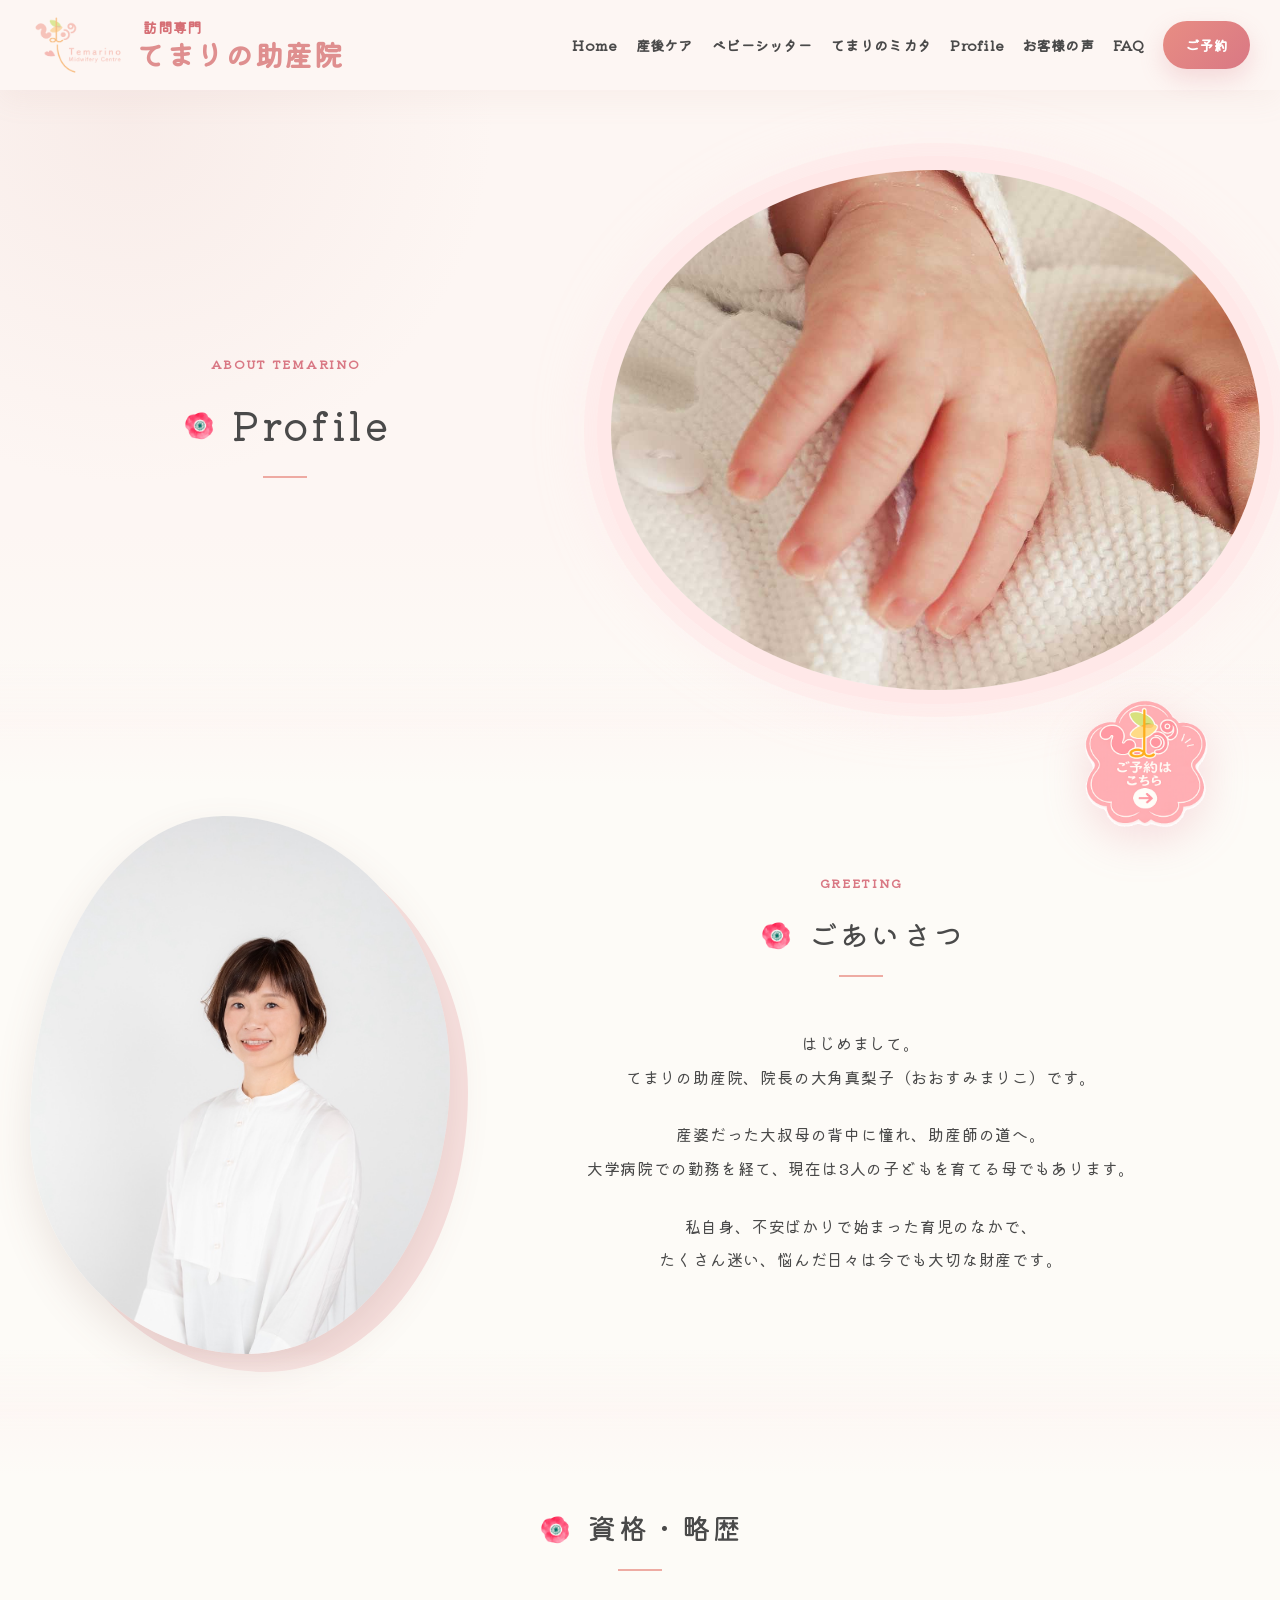
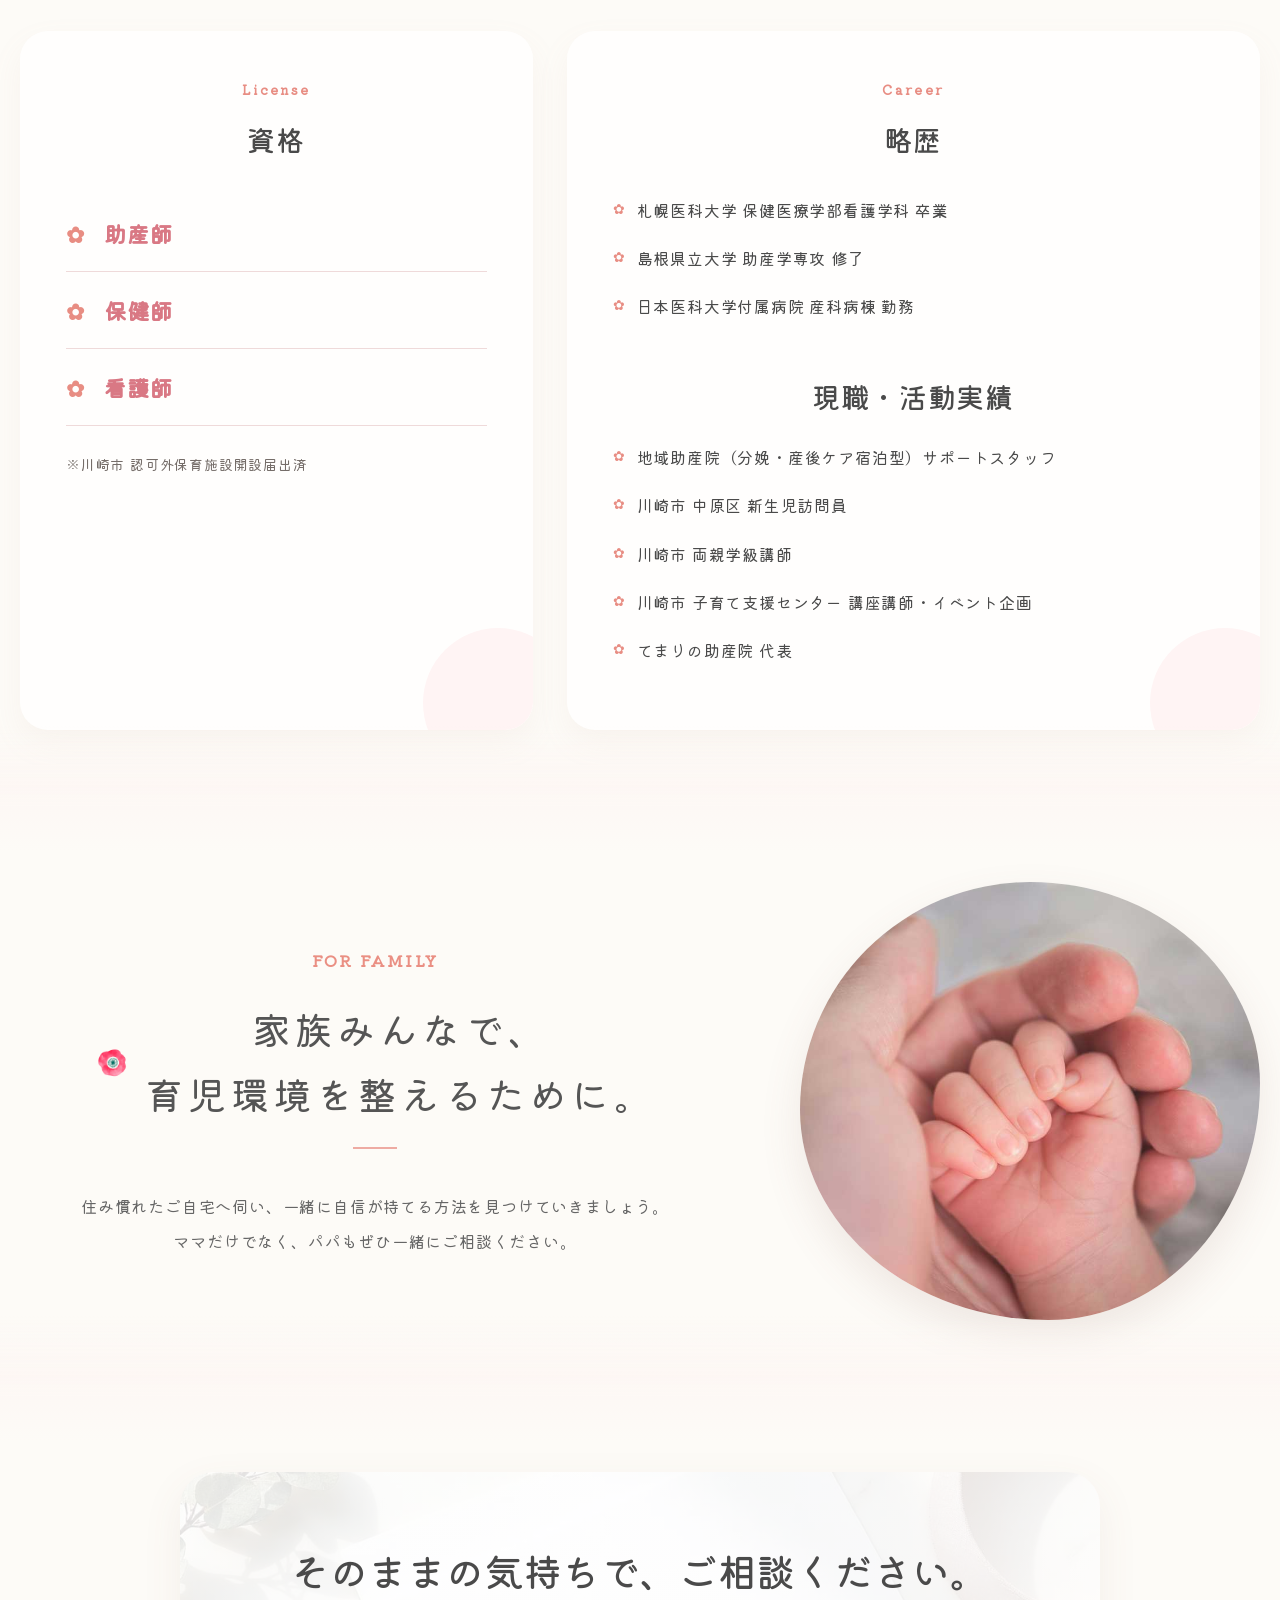
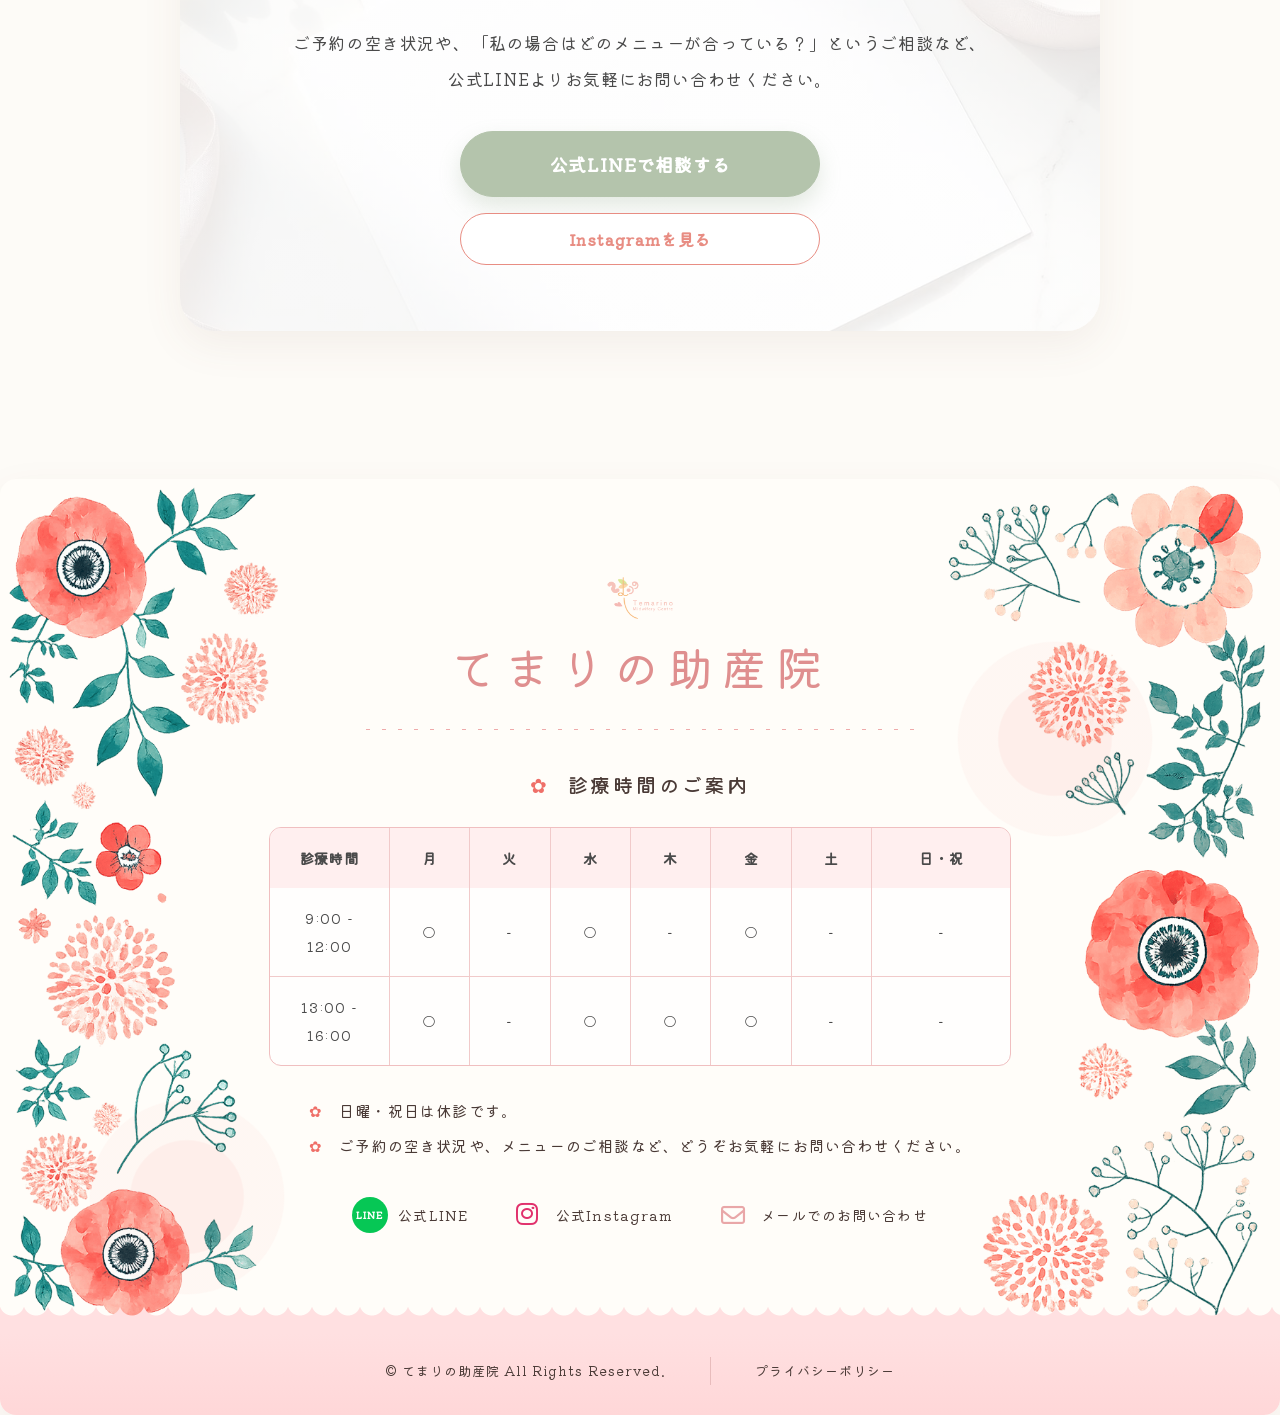
==== commit 21af42cc: "update" ====
--- a/about.html
+++ b/about.html
@@ -46,9 +46,12 @@
         <div class="header__inner">
           <a href="index.html" class="logo">
             <img src="asset/logo.png" alt="てまりの助産院" />
-
-            <span class="logo__name"> てまりの助産院 </span>
+            <div class="logo__title-group">
+              <span class="logo__sub-name">訪問専門</span>
+              <span class="logo__name">てまりの助産院</span>
+            </div>
           </a>
+
           <input type="checkbox" id="menu" class="menu-check" />
           <label for="menu" class="menu-btn"><span></span></label>
 
--- a/style.css
+++ b/style.css
@@ -12303,14 +12303,15 @@
     text-wrap: balance;
   }
 
-  main :where(
-    .text-phrase,
-    .hero-text-line,
-    .mobile-intended-line,
-    .hero__title span,
-    .footer-hours-title span,
-    .tm-badge
-  ) {
+  main
+    :where(
+      .text-phrase,
+      .hero-text-line,
+      .mobile-intended-line,
+      .hero__title span,
+      .footer-hours-title span,
+      .tm-badge
+    ) {
     display: inline !important;
     white-space: normal !important;
   }
@@ -12321,46 +12322,55 @@
     white-space: normal !important;
   }
 
-  main :where(
-    .tm-page,
-    .tm-page-inner,
-    .tm-note,
-    .tm-list-card,
-    .tm-info-row div,
-    .watercolor-card,
-    .midwife-service-guide__item,
-    .postnatal-flow__card,
-    .postpartum-application-flow__card,
-    .contact-guide-card,
-    .about-card,
-    .voice-card,
-    .magazine-card__body,
-    .reason-card
-  ) {
+  main
+    :where(
+      .tm-page,
+      .tm-page-inner,
+      .tm-note,
+      .tm-list-card,
+      .tm-info-row div,
+      .watercolor-card,
+      .midwife-service-guide__item,
+      .postnatal-flow__card,
+      .postpartum-application-flow__card,
+      .contact-guide-card,
+      .about-card,
+      .voice-card,
+      .magazine-card__body,
+      .reason-card
+    ) {
     min-width: 0 !important;
     overflow-wrap: break-word !important;
   }
 
-  main :where(
-    .tm-page *,
-    .tm-note *,
-    .tm-list-card *,
-    .tm-info-row div *,
-    .watercolor-card *,
-    .midwife-service-guide__item *,
-    .postnatal-flow__card *,
-    .postpartum-application-flow__card *,
-    .contact-guide-card *,
-    .about-card *,
-    .voice-card *,
-    .magazine-card__body *,
-    .reason-card *
-  ) {
+  main
+    :where(
+      .tm-page *,
+      .tm-note *,
+      .tm-list-card *,
+      .tm-info-row div *,
+      .watercolor-card *,
+      .midwife-service-guide__item *,
+      .postnatal-flow__card *,
+      .postpartum-application-flow__card *,
+      .contact-guide-card *,
+      .about-card *,
+      .voice-card *,
+      .magazine-card__body *,
+      .reason-card *
+    ) {
     max-width: 100% !important;
     min-width: 0 !important;
   }
 
-  main :where(.about-label, .contact-label, .tm-eyebrow, .tm-page-kicker, .magazine-card__number) {
+  main
+    :where(
+      .about-label,
+      .contact-label,
+      .tm-eyebrow,
+      .tm-page-kicker,
+      .magazine-card__number
+    ) {
     width: auto !important;
     max-width: 100% !important;
     line-height: 1.55 !important;
@@ -12843,7 +12853,10 @@
   .index-page-body .contact-intro__box .reservation-highlight-block {
     display: inline !important;
     padding: 0 0.25em 2px !important;
-    background: linear-gradient(transparent 58%, rgba(244, 195, 187, 0.72) 58%) !important;
+    background: linear-gradient(
+      transparent 58%,
+      rgba(244, 195, 187, 0.72) 58%
+    ) !important;
     box-decoration-break: clone !important;
     -webkit-box-decoration-break: clone !important;
   }
@@ -12964,7 +12977,10 @@
   .contact-page-body .contact-intro__box .reservation-highlight-block {
     display: inline !important;
     padding: 0 0.25em 2px !important;
-    background: linear-gradient(transparent 58%, rgba(244, 195, 187, 0.72) 58%) !important;
+    background: linear-gradient(
+      transparent 58%,
+      rgba(244, 195, 187, 0.72) 58%
+    ) !important;
     box-decoration-break: clone !important;
     -webkit-box-decoration-break: clone !important;
   }
@@ -13117,25 +13133,14 @@
     display: inline !important;
     width: fit-content !important;
     padding: 0 0.25em 2px !important;
-    background: linear-gradient(transparent 58%, rgba(244, 195, 187, 0.72) 58%) !important;
+    background: linear-gradient(
+      transparent 58%,
+      rgba(244, 195, 187, 0.72) 58%
+    ) !important;
     box-decoration-break: clone !important;
     -webkit-box-decoration-break: clone !important;
   }
 }
-
-/* Final title, animation, and transition refinements requested 2026-07-05 */
-.section-transition::before,
-.index-page-body .watercolor-guide::after {
-  content: none !important;
-  display: none !important;
-  background: none !important;
-  filter: none !important;
-}
-
-.voice-page-body .voice-card p {
-  font-weight: 400 !important;
-}
-
 @media (min-width: 768px) {
   .postpartum-care-page-body .tm-hero-copy h1,
   .babysitter-page-body .tm-hero-copy h1,
@@ -13151,98 +13156,130 @@
     line-height: 1.65 !important;
   }
 }
-
-.faq-page-body .tm-hero-copy h1,
-.contact-page-body .contact-hero__text h1,
-.voice-page-body .contact-hero__text h1,
-.postpartum-care-page-body .tm-hero-copy h1,
-.babysitter-page-body .tm-hero-copy h1,
-.homecare-page-body .tm-hero-copy h1 {
-  opacity: 0 !important;
-  transform: translateY(36px) !important;
-  filter: blur(8px) !important;
-  animation: none !important;
-}
-
-.faq-page-body .tm-hero-copy h1.is-show,
-.contact-page-body .contact-hero__text h1.is-show,
-.voice-page-body .contact-hero__text h1.is-show,
-.postpartum-care-page-body .tm-hero-copy h1.is-show,
-.babysitter-page-body .tm-hero-copy h1.is-show,
-.homecare-page-body .tm-hero-copy h1.is-show {
-  animation: sectionTitleFadeUp 1.2s ease forwards !important;
-}
-
-@media (prefers-reduced-motion: reduce) {
-  .faq-page-body .tm-hero-copy h1,
-  .contact-page-body .contact-hero__text h1,
-  .voice-page-body .contact-hero__text h1,
-  .postpartum-care-page-body .tm-hero-copy h1,
-  .babysitter-page-body .tm-hero-copy h1,
-  .homecare-page-body .tm-hero-copy h1 {
-    opacity: 1 !important;
-    transform: none !important;
-    filter: none !important;
-    animation: none !important;
-  }
-}
-
-/* Final animation and highlight cleanup requested 2026-07-05 */
-.faq-page-body .tm-hero-copy h1,
-.contact-page-body .contact-hero__text h1,
-.voice-page-body .contact-hero__text h1,
-.postpartum-care-page-body .tm-hero-copy h1,
-.babysitter-page-body .tm-hero-copy h1,
-.homecare-page-body .tm-hero-copy h1 {
-  opacity: 0 !important;
-  transform: translateY(32px) !important;
-  filter: blur(7px) !important;
-  transition: none !important;
-  animation: none !important;
-}
-
-.faq-page-body .tm-hero-copy h1.is-show,
-.contact-page-body .contact-hero__text h1.is-show,
-.voice-page-body .contact-hero__text h1.is-show,
-.postpartum-care-page-body .tm-hero-copy h1.is-show,
-.babysitter-page-body .tm-hero-copy h1.is-show,
-.homecare-page-body .tm-hero-copy h1.is-show {
-  animation: sectionTitleFadeUp 1.2s ease forwards !important;
-}
-
-@media (max-width: 767px) {
-  .contact-page-body .contact-intro__box .reservation-highlight-block,
-  .contact-page-body .contact-intro__box .first-guide-highlight {
-    background: none !important;
-  }
-
-  .contact-page-body .contact-intro__box .line-message-row,
-  .babysitter-page-body .first-guide-highlight {
-    display: inline !important;
-    width: auto !important;
-    padding: 0 0.18em 2px !important;
-    background: linear-gradient(transparent 62%, rgba(244, 195, 187, 0.72) 62%) !important;
-    box-decoration-break: clone !important;
-    -webkit-box-decoration-break: clone !important;
-  }
-}
-
+.heading-35 {
+  display: flex;
+  align-items: center;
+  gap: 0 7px;
+  color: #333333;
+}
+
+.heading-35::before {
+  width: 1.25em;
+  height: 1.25em;
+  background-image: url("data:image/svg+xml,%3Csvg xmlns='http://www.w3.org/2000/svg' viewBox='0 0 24 24'%3E%3Cpath d='M2.00488 19H22.0049V21H2.00488V19ZM2.00488 5L7.00488 8L12.0049 2L17.0049 8L22.0049 5V17H2.00488V5Z' fill='%23ffb500'%3E%3C/path%3E%3C/svg%3E");
+  content: "";
+}
+.ribbon-title {
+  position: relative;
+  display: inline-block;
+  margin: 20px auto;
+  padding: 10px 30px;
+  background: #cdeee3; /* 中央のメインの背景色（ミントグリーン） */
+  color: #1a3332; /* 文字色（濃いめの色で視認性を確保） */
+  font-size: 16px;
+  font-weight: bold;
+  letter-spacing: 0.05em;
+  text-align: center;
+  box-sizing: border-box;
+}
+
+/* 左右のリボンの端（折り返しの後ろ側） */
+.ribbon-title::before,
+.ribbon-title::after {
+  content: "";
+  position: absolute;
+  top: 4px; /* 上下に少しずらして立体感を出す */
+  width: 25px;
+  height: 100%;
+  background: #c3e4e2; /* 端の少し明るい（または同等の）背景色 */
+  z-index: -1;
+}
+
+/* 左側のリボンの端（リボンカットの形） */
+.ribbon-title::before {
+  left: -15px;
+  border-top-left-radius: 2px;
+  border-bottom-left-radius: 2px;
+  /* 左側を矢印型にくり抜く記述 */
+  clip-path: polygon(10px 0%, 100% 0%, 100% 100%, 10px 100%, 0% 50%);
+}
+
+/* 右側のリボンの端（リボンカットの形） */
+.ribbon-title::after {
+  right: -15px;
+  border-top-right-radius: 2px;
+  border-bottom-right-radius: 2px;
+  /* 右側を矢印型にくり抜く記述 */
+  clip-path: polygon(
+    0% 0%,
+    calc(100% - 10px) 0%,
+    100% 50%,
+    calc(100% - 10px) 100%,
+    0% 100%
+  );
+}
+.text-bold {
+  font-weight: bold;
+}
+/* ママたちのメッセージ：文字サイズ・色・太さを通常に戻してマーカー線だけを引く */
+.voice-card .reservation-highlight-block {
+  font-size: inherit; /* 上位の文字サイズをそのまま引き継ぐ */
+  color: inherit; /* 上位の文字色をそのまま引き継ぐ */
+  font-weight: normal; /* 太字を解除して、通常の太さに戻す */
+  background: linear-gradient(
+    transparent 60%,
+    #ffe0e2 60%
+  ); /* ピンクのマーカー線 */
+  display: inline;
+}
+/* --- ヘッダー「訪問専門」組み込み用スタイル --- */
+
+/* ロゴ内の画像と文字グループを縦中央で並べる */
+.logo {
+  display: inline-flex;
+  align-items: center;
+  gap: 8px; /* ロゴ画像と文字の間隔 */
+  text-decoration: none;
+}
+
+/* タイトルとサブタイトルを縦並び（左揃え）にする */
+.logo__title-group {
+  display: flex;
+  flex-direction: column;
+  align-items: flex-start;
+  line-height: 1.2;
+}
+
+/* 「訪問専門」の文字デザイン */
+.logo__sub-name {
+  font-size: 11px; /* スマホ用の小さいサイズ */
+  color: #d66f75; /* タイトルと同じピンク赤 */
+  font-weight: bold;
+  white-space: nowrap; /* 途中で絶対に改行させない */
+  margin-bottom: 1px; /* メインタイトルとのすき間 */
+
+  /* 【修正】左側の余白を少し減らし、位置を左側にスライドさせました */
+  padding-left: 0.5em;
+}
+
+/* 「てまりの助産院」の文字調整（サイズを直接数値で固定指定して元に戻しました） */
+.logo__name {
+  font-size: 20px; /* ★スマホでの元の文字サイズ（まだ小さければ数値を大きくしてください） */
+  font-weight: bold;
+  white-space: nowrap;
+  display: block;
+}
+
+/* タブレット・PC用のレスポンシブ対応 */
 @media (min-width: 768px) {
-  .postpartum-care-page-body .postpartum-round-flow__copy {
-    text-align: left !important;
-  }
-}
-
-@media (prefers-reduced-motion: reduce) {
-  .faq-page-body .tm-hero-copy h1,
-  .contact-page-body .contact-hero__text h1,
-  .voice-page-body .contact-hero__text h1,
-  .postpartum-care-page-body .tm-hero-copy h1,
-  .babysitter-page-body .tm-hero-copy h1,
-  .homecare-page-body .tm-hero-copy h1 {
-    opacity: 1 !important;
-    transform: none !important;
-    filter: none !important;
-    animation: none !important;
-  }
-}
+  /* PC版で「訪問専門」を小さくさせないよう、サイズを元の大きさに固定 */
+  .logo__sub-name {
+    font-size: 14px; /* PC版での訪問専門のサイズ */
+    padding-left: 0.5em; /* PC版の位置調整 */
+  }
+
+  /* ★PC版でのタイトルサイズを元の大きなサイズへ強制固定指定 */
+  .logo__name {
+    font-size: 28px; /* PCでの元の文字サイズ（まだ小さければ 32px などに大きくしてください） */
+  }
+}
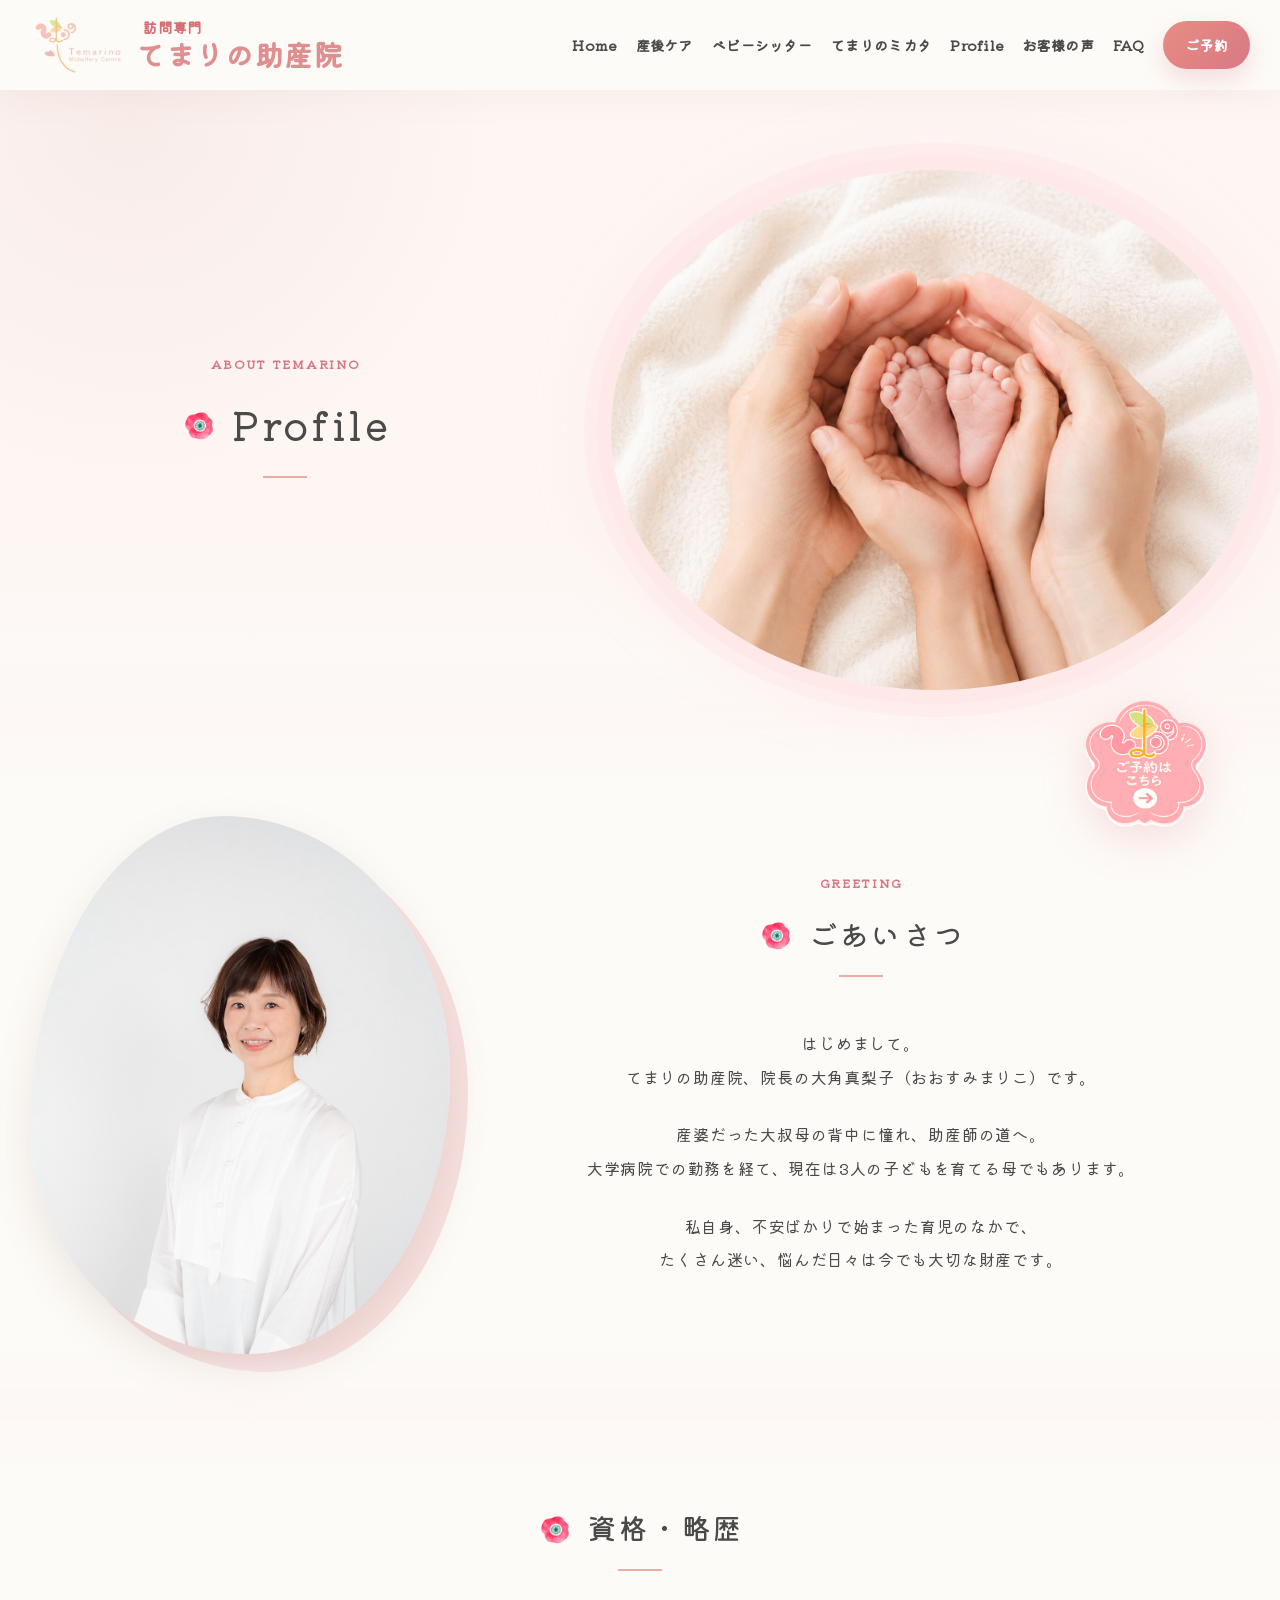
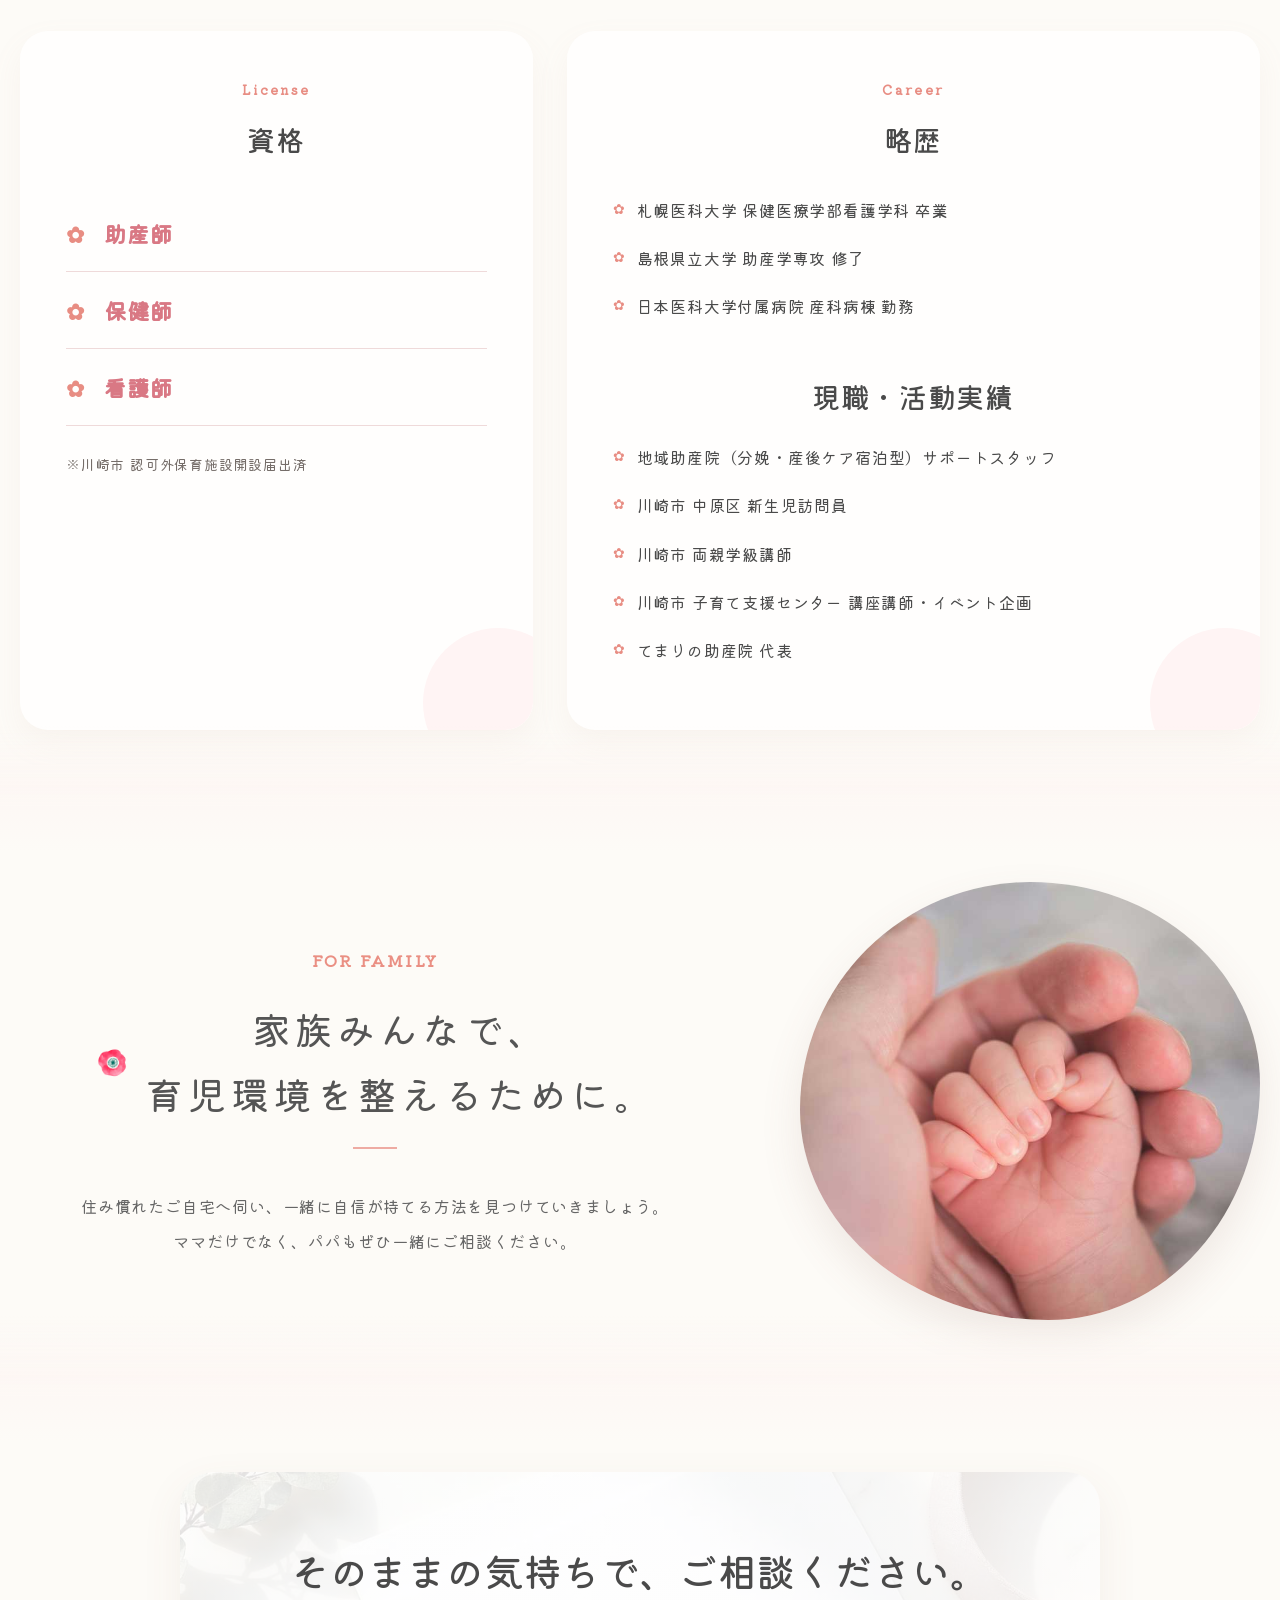
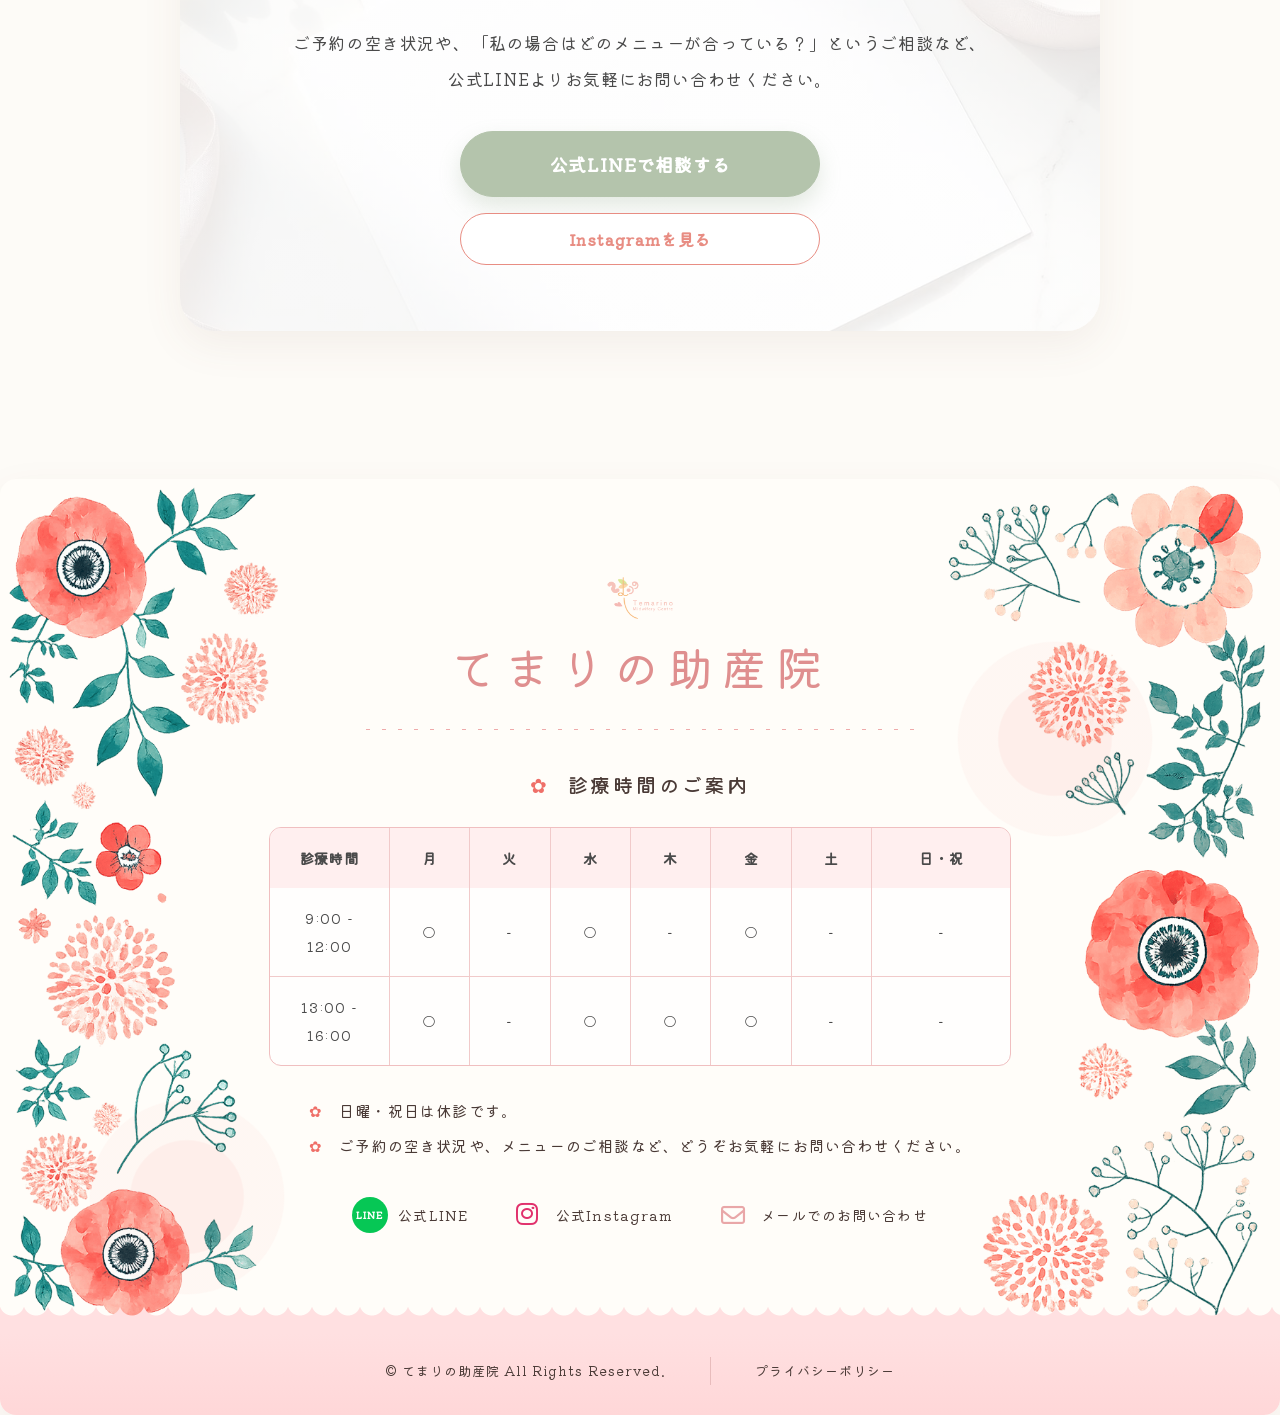
==== commit 76cd2143: "update" ====
--- a/about.html
+++ b/about.html
@@ -77,7 +77,10 @@
               <h1 class="section-title">Profile</h1>
             </div>
             <div class="about-hero__image">
-              <img src="asset/baby_hand2.jpg" alt="赤ちゃんの横顔" />
+              <img
+                src="asset/baby_hand2.jpg"
+                alt="赤ちゃんの足を両親の手で優しく包む様子"
+              />
             </div>
           </div>
         </section>
--- a/style.css
+++ b/style.css
@@ -11644,8 +11644,8 @@
       0 0 40px 12px rgba(255, 224, 228, 0.32) !important;
   }
 }
-
 /* Service menu hero label center fix 2026-07-04 */
+
 .postpartum-care-page-body .tm-hero-copy .tm-eyebrow,
 .babysitter-page-body .tm-hero-copy .tm-eyebrow,
 .homecare-page-body .tm-hero-copy .tm-eyebrow {
@@ -11656,7 +11656,6 @@
   margin-right: auto !important;
   text-align: center !important;
 }
-
 @media (max-width: 767px) {
   .postpartum-care-page-body .tm-hero-copy .tm-eyebrow,
   .babysitter-page-body .tm-hero-copy .tm-eyebrow,
@@ -11665,8 +11664,8 @@
     transform: translateX(0) !important;
   }
 }
-
 /* Real-device responsive alignment fixes 2026-07-04 */
+
 .postpartum-care-page-body .tm-nav-links,
 .babysitter-page-body .tm-nav-links,
 .homecare-page-body .tm-nav-links {
@@ -11691,7 +11690,6 @@
   white-space: nowrap !important;
   background-clip: padding-box !important;
 }
-
 .faq-page-body .faq-group h3 {
   position: relative !important;
   display: inline-block !important;
@@ -11722,7 +11720,6 @@
   height: 0.2em !important;
   background: rgba(232, 141, 131, 0.58) !important;
 }
-
 .contact-page-body .contact-guide .section-title,
 .contact-page-body .contact-hero__text h1,
 .reservation-hero__text h1,
@@ -11740,7 +11737,6 @@
   overflow-wrap: anywhere !important;
   text-wrap: balance;
 }
-
 .index-page-body .hero-achievements {
   justify-items: center !important;
   align-items: stretch !important;
@@ -11785,7 +11781,6 @@
   color: #e88d83 !important;
   font-weight: 700 !important;
 }
-
 @media (max-width: 767px) {
   .postpartum-care-page-body .tm-nav-links,
   .babysitter-page-body .tm-nav-links,
@@ -11806,14 +11801,12 @@
     font-size: clamp(11px, 3.1vw, 13px) !important;
     letter-spacing: 0.03em !important;
   }
-
   .faq-page-body .faq-group {
     text-align: left !important;
   }
   .faq-page-body .faq-group h3 {
     font-size: clamp(18px, 4.8vw, 22px) !important;
   }
-
   .contact-page-body .contact-guide .section-title,
   .contact-page-body .contact-hero__text h1,
   .reservation-hero__text h1,
@@ -11823,7 +11816,6 @@
     line-height: 1.75 !important;
     letter-spacing: 0.04em !important;
   }
-
   .index-page-body .hero-achievements {
     width: min(100% - 28px, 380px) !important;
     grid-template-columns: repeat(2, minmax(0, 1fr)) !important;
@@ -11850,8 +11842,8 @@
     line-height: 1.75 !important;
   }
 }
-
 /* Narrow mobile button containment 2026-07-04 */
+
 @media (max-width: 360px) {
   .info-btn,
   .postnatal-flow__line,
@@ -11866,8 +11858,8 @@
     text-align: center !important;
   }
 }
-
 /* Scroll-in animation for flower hero titles 2026-07-04 */
+
 .faq-page-body .tm-hero-copy h1,
 .contact-page-body .contact-hero__text h1,
 .postpartum-care-page-body .tm-hero-copy h1,
@@ -11882,7 +11874,6 @@
     filter 1.1s ease;
   will-change: opacity, transform, filter;
 }
-
 .faq-page-body .tm-hero-copy h1.is-show,
 .contact-page-body .contact-hero__text h1.is-show,
 .postpartum-care-page-body .tm-hero-copy h1.is-show,
@@ -11890,7 +11881,6 @@
 .homecare-page-body .tm-hero-copy h1.is-show {
   animation: sectionTitleFadeUp 1.2s ease forwards;
 }
-
 @media (prefers-reduced-motion: reduce) {
   .faq-page-body .tm-hero-copy h1,
   .contact-page-body .contact-hero__text h1,
@@ -11904,8 +11894,8 @@
     animation: none;
   }
 }
-
 /* Real phone typography and FAQ marker refinements 2026-07-04 */
+
 .faq-page-body .tm-hero-copy .tm-eyebrow {
   display: block !important;
   width: 100% !important;
@@ -11914,7 +11904,6 @@
   margin-right: auto !important;
   text-align: center !important;
 }
-
 .faq-page-body .faq-group h3::before {
   left: 0 !important;
   right: 0 !important;
@@ -11924,20 +11913,18 @@
   background: rgba(232, 141, 131, 0.32) !important;
   transform: none !important;
 }
-
 .faq-page-body .faq-group h3::after {
   content: none !important;
   display: none !important;
 }
-
 /* Footer flower: keep only the image elements, not duplicate pseudo backgrounds */
+
 .temari-flower-footer::before,
 .temari-flower-footer::after {
   content: none !important;
   display: none !important;
   background: none !important;
 }
-
 @media (max-width: 600px) {
   .temari-flower-footer::before,
   .temari-flower-footer::after {
@@ -11949,12 +11936,12 @@
 /* ===============================
    スマホの不自然な日本語改行対策
 ================================ */
+
 body {
   word-break: normal;
   overflow-wrap: break-word;
   line-break: strict;
 }
-
 h1,
 h2,
 h3,
@@ -11965,7 +11952,6 @@
   overflow-wrap: normal;
   line-break: strict;
 }
-
 p,
 li,
 dd,
@@ -11981,78 +11967,65 @@
     letter-spacing: 0.04em;
     line-height: 1.7;
   }
-
   .midwife-service-guide {
     padding-inline: 18px;
   }
 }
-
 /* Responsive stability fixes 2026-07-04 */
+
 .intro-copy {
   font-family: "Kiwi Maru", var(--serif), serif !important;
 }
-
 @media (max-width: 767px) {
   .header__inner {
     width: min(100% - 28px, 720px) !important;
     height: 76px !important;
     justify-content: space-between !important;
   }
-
   .logo {
     min-width: 0 !important;
     gap: 8px !important;
     margin-left: 0 !important;
   }
-
   .logo img {
     width: clamp(56px, 17vw, 72px) !important;
     max-height: 56px !important;
   }
-
   .logo__name {
     font-size: clamp(20px, 7.2vw, 30px) !important;
     letter-spacing: 0.08em !important;
     white-space: nowrap !important;
   }
-
   .menu-btn {
     display: block !important;
     flex: 0 0 42px !important;
   }
-
   .nav {
     top: 76px !important;
   }
 }
-
 @media (min-width: 768px) and (max-width: 1099px) {
   .header__inner {
     width: min(100% - 40px, 980px) !important;
     height: 82px !important;
     justify-content: space-between !important;
   }
-
   .logo {
     gap: 10px !important;
     margin-left: 0 !important;
   }
-
   .logo img {
     width: clamp(72px, 9vw, 92px) !important;
     max-height: 64px !important;
   }
-
   .logo__name {
     font-size: clamp(24px, 3.8vw, 34px) !important;
     letter-spacing: 0.08em !important;
   }
-
   .menu-btn {
     display: block !important;
     flex: 0 0 42px !important;
   }
-
   .nav {
     position: fixed !important;
     top: 82px !important;
@@ -12067,62 +12040,50 @@
     background: rgba(255, 255, 255, 0.98) !important;
     box-shadow: var(--shadow) !important;
   }
-
   .menu-check:checked ~ .nav {
     display: grid !important;
   }
-
   .nav a {
     justify-content: center !important;
     text-align: center !important;
   }
 }
-
 @media (min-width: 1100px) and (max-width: 1280px) {
   .header__inner {
     width: min(100% - 32px, 1220px) !important;
   }
-
   .logo {
     gap: 10px !important;
     margin-left: 0 !important;
   }
-
   .logo img {
     width: 96px !important;
     max-height: 66px !important;
   }
-
   .logo__name {
     font-size: clamp(24px, 2.2vw, 30px) !important;
     letter-spacing: 0.06em !important;
   }
-
   .nav {
     gap: clamp(12px, 1.5vw, 22px) !important;
   }
-
   .nav a {
     font-size: clamp(13px, 1.1vw, 15px) !important;
     letter-spacing: 0.02em !important;
   }
-
   .nav .btn--small {
     min-height: 44px !important;
     padding-inline: 22px !important;
   }
 }
-
 @media (max-width: 767px) {
   .index-page-body .watercolor-guide {
     overflow: hidden !important;
   }
-
   .index-page-body .watercolor-guide__inner {
     width: min(100%, 390px) !important;
     margin-inline: auto !important;
   }
-
   .index-page-body .watercolor-guide__small,
   .index-page-body .watercolor-guide .section-title,
   .index-page-body .midwife-service-guide__title {
@@ -12135,65 +12096,54 @@
     line-break: strict !important;
     text-align: center !important;
   }
-
   .index-page-body .watercolor-guide__small {
     font-size: clamp(15px, 4.3vw, 18px) !important;
     line-height: 1.75 !important;
     letter-spacing: 0.08em !important;
   }
-
   .index-page-body .watercolor-guide .section-title {
     font-size: clamp(23px, 6vw, 28px) !important;
     line-height: 1.75 !important;
     letter-spacing: 0.06em !important;
   }
-
   .index-page-body .watercolor-card,
   .index-page-body .midwife-service-guide__item {
     max-width: 100% !important;
     box-sizing: border-box !important;
   }
 }
-
 @media (max-width: 430px) {
   .index-page-body .watercolor-guide__inner,
   .index-page-body .midwife-service-guide__inner {
     width: min(100%, 340px) !important;
   }
-
   .index-page-body .watercolor-guide .section-title {
     max-width: 11.5em !important;
   }
 }
-
 @media (max-width: 600px) {
   .temari-flower-footer__inner {
     padding-top: 96px !important;
   }
-
   .footer-brand {
     display: grid !important;
     justify-items: center !important;
     align-content: center !important;
     min-height: 170px !important;
   }
-
   .footer-brand img {
     width: 58px !important;
     margin: 0 auto 10px !important;
   }
-
   .footer-brand h2 {
     margin: 0 !important;
     text-align: center !important;
   }
 }
-
 @media (min-width: 601px) and (max-width: 1024px) {
   .temari-flower-footer__inner {
     padding-top: 118px !important;
   }
-
   .footer-brand {
     display: grid !important;
     justify-items: center !important;
@@ -12201,11 +12151,9 @@
     min-height: 150px !important;
   }
 }
-
 .homecare-page-body .tm-hero-image {
   display: block !important;
 }
-
 .homecare-page-body .tm-hero-image img {
   display: block !important;
   width: 100% !important;
@@ -12215,27 +12163,22 @@
   opacity: 1 !important;
   visibility: visible !important;
 }
-
 .tm-hero-copy .hero-text-line {
   display: inline;
 }
-
 .line-message-row {
   display: inline;
 }
-
 @media (max-width: 900px) {
   .homecare-page-body .tm-service-hero {
     gap: 36px !important;
   }
-
   .homecare-page-body .tm-hero-image {
     width: min(78vw, 360px) !important;
     max-width: calc(100vw - 72px) !important;
     margin: 36px auto 0 !important;
   }
 }
-
 @media (max-width: 767px) {
   .postpartum-care-page-body .tm-hero-copy p:last-child,
   .babysitter-page-body .tm-hero-copy p:last-child,
@@ -12252,12 +12195,10 @@
     overflow-wrap: normal !important;
     line-break: strict !important;
   }
-
   .homecare-page-body .tm-hero-copy .text-phrase {
     display: inline !important;
   }
 }
-
 @media (max-width: 480px) {
   .homecare-page-body .tm-hero-image {
     width: min(74vw, 300px) !important;
@@ -12265,15 +12206,14 @@
     margin-top: 30px !important;
   }
 }
-
 /* Mobile text safety across all pages */
+
 @media (max-width: 767px) {
   body {
     word-break: normal !important;
     overflow-wrap: break-word !important;
     line-break: strict !important;
   }
-
   main :where(p, li, dd, summary),
   footer :where(p, li) {
     box-sizing: border-box !important;
@@ -12287,7 +12227,6 @@
     overflow-wrap: break-word !important;
     line-break: strict !important;
   }
-
   main :where(h1, h2, h3, .section-title),
   footer :where(h2, h3) {
     box-sizing: border-box !important;
@@ -12302,7 +12241,6 @@
     line-break: strict !important;
     text-wrap: balance;
   }
-
   main
     :where(
       .text-phrase,
@@ -12315,13 +12253,11 @@
     display: inline !important;
     white-space: normal !important;
   }
-
   .homecare-page-body .tm-hero-copy .hero-text-line,
   .homecare-page-body .tm-hero-copy .text-phrase {
     display: inline !important;
     white-space: normal !important;
   }
-
   main
     :where(
       .tm-page,
@@ -12342,7 +12278,6 @@
     min-width: 0 !important;
     overflow-wrap: break-word !important;
   }
-
   main
     :where(
       .tm-page *,
@@ -12362,7 +12297,6 @@
     max-width: 100% !important;
     min-width: 0 !important;
   }
-
   main
     :where(
       .about-label,
@@ -12378,7 +12312,6 @@
     overflow-wrap: break-word !important;
   }
 }
-
 @media (max-width: 390px) {
   main :where(p, li, dd, summary),
   footer :where(p, li) {
@@ -12387,14 +12320,12 @@
     line-height: 2.05 !important;
     letter-spacing: 0.015em !important;
   }
-
   main :where(h1, h2, h3, .section-title),
   footer :where(h2, h3) {
     max-width: min(100%, 14em) !important;
     letter-spacing: 0.025em !important;
   }
 }
-
 @media (max-width: 360px) {
   main :where(p, li, dd, summary),
   footer :where(p, li) {
@@ -12402,15 +12333,14 @@
     letter-spacing: 0.01em !important;
   }
 }
-
 /* Menu page exceptions: list cards and LINE message */
+
 @media (max-width: 767px) {
   .postpartum-care-page-body .tm-list-card,
   .babysitter-page-body .tm-list-card,
   .homecare-page-body .tm-list-card {
     text-align: left !important;
   }
-
   .postpartum-care-page-body .tm-list-card h3,
   .babysitter-page-body .tm-list-card h3,
   .homecare-page-body .tm-list-card h3 {
@@ -12418,7 +12348,6 @@
     text-align: center !important;
     margin-inline: auto !important;
   }
-
   .postpartum-care-page-body .tm-list-card ul,
   .babysitter-page-body .tm-list-card ul,
   .homecare-page-body .tm-list-card ul {
@@ -12428,7 +12357,6 @@
     padding-left: 0 !important;
     text-align: left !important;
   }
-
   .postpartum-care-page-body .tm-list-card li,
   .babysitter-page-body .tm-list-card li,
   .homecare-page-body .tm-list-card li {
@@ -12441,13 +12369,11 @@
     word-break: normal !important;
     overflow-wrap: break-word !important;
   }
-
   .postpartum-care-page-body .tm-list-card li:last-child,
   .babysitter-page-body .tm-list-card li:last-child,
   .homecare-page-body .tm-list-card li:last-child {
     margin-bottom: 0 !important;
   }
-
   .postpartum-care-page-body .dot-frame-message,
   .babysitter-page-body .dot-frame-message,
   .homecare-page-body .dot-frame-message {
@@ -12457,7 +12383,6 @@
     margin-inline: auto !important;
     padding: 34px 24px 28px !important;
   }
-
   .postpartum-care-page-body .dot-frame-message p,
   .babysitter-page-body .dot-frame-message p,
   .homecare-page-body .dot-frame-message p {
@@ -12467,7 +12392,6 @@
     line-height: 2.25 !important;
     letter-spacing: 0.04em !important;
   }
-
   .postpartum-care-page-body .dot-frame-message .reservation-highlight-block,
   .babysitter-page-body .dot-frame-message .reservation-highlight-block,
   .homecare-page-body .dot-frame-message .reservation-highlight-block {
@@ -12477,20 +12401,17 @@
     background: none !important;
     text-align: center !important;
   }
-
   .postpartum-care-page-body .dot-frame-message .line-message-row,
   .babysitter-page-body .dot-frame-message .line-message-row,
   .homecare-page-body .dot-frame-message .line-message-row {
     display: block !important;
     white-space: nowrap !important;
   }
-
   .postpartum-care-page-body .dot-frame-message .sp-only,
   .babysitter-page-body .dot-frame-message .sp-only,
   .homecare-page-body .dot-frame-message .sp-only {
     display: none !important;
   }
-
   .postpartum-care-page-body .dot-frame-message .postnatal-flow__line,
   .babysitter-page-body .dot-frame-message .postnatal-flow__line,
   .homecare-page-body .dot-frame-message .postnatal-flow__line {
@@ -12507,56 +12428,47 @@
     line-height: 1 !important;
   }
 }
-
 /* Targeted mobile alignment fixes requested 2026-07-04 */
+
 .about-card__label,
 .about-card h3,
 .about-card--career .about-timeline h3 {
   text-align: center !important;
 }
-
 .about-card ul,
 .about-card ol,
 .about-card li,
 .about-note {
   text-align: left !important;
 }
-
 .about-card--license li {
   display: block !important;
   width: 100% !important;
 }
-
 .about-card--career .about-timeline h3 {
   margin: 28px 0 18px !important;
 }
-
 .footer-brand {
   display: grid !important;
   justify-items: center !important;
 }
-
 .footer-brand img {
   order: 1 !important;
 }
-
 .footer-brand h2 {
   order: 2 !important;
 }
-
 .footer-notice {
   display: grid !important;
   justify-content: center !important;
   text-align: left !important;
 }
-
 .footer-notice li {
   width: 100% !important;
   margin-left: 0 !important;
   margin-right: 0 !important;
   text-align: left !important;
 }
-
 @media (max-width: 767px) {
   .index-page-body .hero-achievement__small,
   .index-page-body .hero-achievement__small .text-phrase {
@@ -12565,23 +12477,19 @@
     overflow-wrap: normal !important;
     text-wrap: nowrap !important;
   }
-
   .index-page-body .hero-achievement__small {
     font-size: clamp(11px, 3vw, 13px) !important;
     letter-spacing: 0.02em !important;
   }
-
   .postpartum-care-page-body .postpartum-round-flow__title {
     text-align: center !important;
   }
-
   .postpartum-care-page-body .postpartum-round-flow__copy {
     max-width: 100% !important;
     margin-left: 0 !important;
     margin-right: 0 !important;
     text-align: left !important;
   }
-
   .about-greeting__text p {
     max-width: min(100%, 24em) !important;
     margin-left: auto !important;
@@ -12589,7 +12497,6 @@
     text-align: left !important;
     line-height: 1.8 !important;
   }
-
   .about-card__label,
   .about-card h3,
   .about-card--career .about-timeline h3 {
@@ -12598,7 +12505,6 @@
     margin-right: auto !important;
     text-align: center !important;
   }
-
   .about-card ul,
   .about-card ol {
     width: 100% !important;
@@ -12607,7 +12513,6 @@
     margin-right: 0 !important;
     text-align: left !important;
   }
-
   .about-card li,
   .about-note {
     max-width: 100% !important;
@@ -12615,25 +12520,21 @@
     margin-right: 0 !important;
     text-align: left !important;
   }
-
   .footer-brand {
     align-content: start !important;
     min-height: 170px !important;
     padding-top: 24px !important;
   }
-
   .footer-brand img {
     width: 58px !important;
     margin: 0 auto 12px !important;
   }
-
   .footer-brand h2 {
     font-size: clamp(30px, 8.8vw, 38px) !important;
     line-height: 1.35 !important;
     letter-spacing: 0.12em !important;
     transform: translateY(0) !important;
   }
-
   .footer-notice {
     width: min(100% - 48px, 340px) !important;
     max-width: 340px !important;
@@ -12641,45 +12542,38 @@
     margin-right: auto !important;
     justify-content: stretch !important;
   }
-
   .footer-notice li {
     max-width: 100% !important;
     padding-left: 1.45em !important;
     text-align: left !important;
   }
-
   .footer-notice li::before {
     left: 0 !important;
   }
-
   .faq-page-body .contact-faq summary,
   .faq-page-body .contact-faq .faq-item summary {
     display: grid !important;
     justify-items: center !important;
     text-align: left !important;
   }
-
   .faq-page-body .contact-faq summary::before {
     display: grid !important;
     margin: 0 auto 14px !important;
   }
-
   .faq-page-body .contact-faq summary::after {
     justify-self: center !important;
   }
-
   .faq-page-body .contact-faq .faq-item summary {
     max-width: 100% !important;
   }
-
   .faq-page-body .contact-faq .faq-item summary,
   .faq-page-body .contact-faq .faq-answer p,
   .faq-page-body .contact-faq .faq-answer li {
     text-align: left !important;
   }
 }
-
 /* Smartphone text flow refinements requested 2026-07-04 */
+
 @media (max-width: 767px) {
   .postpartum-care-page-body .postpartum-round-flow__line-note,
   .postpartum-care-page-body .postpartum-round-flow__line-note p,
@@ -12691,7 +12585,6 @@
   .babysitter-page-body .first-guide__intro span {
     text-align: left !important;
   }
-
   .postpartum-care-page-body .postpartum-round-flow__line-note p,
   .postpartum-care-page-body .postpartum-round-flow__payment,
   .babysitter-page-body .first-guide__intro p {
@@ -12699,12 +12592,10 @@
     margin-left: auto !important;
     margin-right: auto !important;
   }
-
   .index-page-body .contact-intro__box .reservation-highlight-block,
   .contact-page-body .contact-intro__box .reservation-highlight-block {
     display: inline-block !important;
   }
-
   .postpartum-care-page-body .dot-frame-message .sp-only,
   .babysitter-page-body .dot-frame-message .sp-only,
   .homecare-page-body .dot-frame-message .sp-only,
@@ -12723,30 +12614,26 @@
   .babysitter-page-body .guide-flow .sp-only {
     display: block !important;
   }
-
   .homecare-page-body .tm-hero-copy .hero-text-line {
     display: inline !important;
   }
-
   .about-page-body .about-cta__box p,
   .about-page-body .about-family__text p,
   .homecare-page-body .tm-hero-copy p:last-child,
   .faq-page-body .tm-hero-copy p:last-child {
     text-align: center !important;
   }
-
   .babysitter-page-body .guide-notes ul,
   .babysitter-page-body .guide-notes li {
     text-align: left !important;
   }
 }
-
 /* Smartphone header and visual refinements requested 2026-07-04 */
+
 @media (max-width: 767px) {
   .header__inner {
     justify-content: space-between !important;
   }
-
   .logo {
     position: static !important;
     left: auto !important;
@@ -12759,74 +12646,63 @@
     margin-left: 0 !important;
     min-width: 0 !important;
   }
-
   .logo img {
     width: 54px !important;
     max-height: 52px !important;
   }
-
   .logo__name {
     position: static !important;
     transform: none !important;
     font-size: clamp(22px, 6.4vw, 28px) !important;
     letter-spacing: 0.06em !important;
   }
-
   .contact-page-body .contact-hero__image img {
     object-position: 50% 50% !important;
   }
-
   .index-page-body .temari-feature__text p .sp-only,
   .index-page-body .temari-feature__head .sp-only {
     display: block !important;
   }
 }
-
 /* Smartphone text and menu-card refinements requested 2026-07-04 */
+
 @media (max-width: 767px) {
   .index-page-body .temari-feature__head .section-title span {
     display: inline !important;
   }
-
   .index-page-body .temari-feature__head .section-title {
     white-space: nowrap !important;
   }
-
   .index-page-body .watercolor-guide__point .sp-only,
   .index-page-body .magazine-menu__lead .sp-only,
   .index-page-body .about-message__box .sp-only,
   .index-page-body .info-note .sp-only {
     display: block !important;
   }
-
   .index-page-body .magazine-menu__grid {
     align-items: start !important;
   }
-
   .index-page-body .magazine-card,
   .index-page-body .magazine-card__link,
   .index-page-body .magazine-card__body,
   .index-page-body .magazine-card__body * {
     text-align: left !important;
   }
-
   .index-page-body .magazine-card {
     justify-self: start !important;
     width: 100% !important;
   }
-
   .index-page-body .magazine-card__body {
     margin-left: 0 !important;
     margin-right: auto !important;
   }
-
   .index-page-body #kawasaki-postpartum-care .magazine-card__image img,
   .index-page-body #home-visit-care .magazine-card__image img {
     object-position: 50% 50% !important;
   }
 }
-
 /* Smartphone refinements requested 2026-07-04: bullets, header, service flows */
+
 @media (max-width: 767px) {
   .index-page-body .watercolor-guide__point ul {
     width: min(100%, 300px) !important;
@@ -12834,7 +12710,6 @@
     padding: 0 !important;
     list-style: none !important;
   }
-
   .index-page-body .watercolor-guide__point li {
     display: flex !important;
     align-items: flex-start !important;
@@ -12842,14 +12717,12 @@
     gap: 0.45em !important;
     text-align: left !important;
   }
-
   .index-page-body .watercolor-guide__point li::before {
     content: "•" !important;
     flex: 0 0 auto !important;
     color: var(--tm-ink) !important;
     line-height: inherit !important;
   }
-
   .index-page-body .contact-intro__box .reservation-highlight-block {
     display: inline !important;
     padding: 0 0.25em 2px !important;
@@ -12860,7 +12733,6 @@
     box-decoration-break: clone !important;
     -webkit-box-decoration-break: clone !important;
   }
-
   .postpartum-care-page-body .header__inner,
   .babysitter-page-body .header__inner,
   .homecare-page-body .header__inner {
@@ -12869,7 +12741,6 @@
     padding: 0 12px !important;
     justify-content: center !important;
   }
-
   .postpartum-care-page-body .logo,
   .babysitter-page-body .logo,
   .homecare-page-body .logo {
@@ -12880,7 +12751,6 @@
     margin: 0 !important;
     padding: 0 58px !important;
   }
-
   .postpartum-care-page-body .logo img,
   .babysitter-page-body .logo img,
   .homecare-page-body .logo img {
@@ -12891,7 +12761,6 @@
     max-height: 54px !important;
     transform: translateY(-50%) !important;
   }
-
   .postpartum-care-page-body .logo__name,
   .babysitter-page-body .logo__name,
   .homecare-page-body .logo__name {
@@ -12901,7 +12770,6 @@
     font-size: clamp(21px, 6.2vw, 27px) !important;
     letter-spacing: 0.05em !important;
   }
-
   .postpartum-care-page-body .menu-btn,
   .babysitter-page-body .menu-btn,
   .homecare-page-body .menu-btn {
@@ -12910,13 +12778,11 @@
     top: 50% !important;
     transform: translateY(-50%) !important;
   }
-
   .postpartum-care-page-body .tm-logo small,
   .babysitter-page-body .tm-logo small,
   .homecare-page-body .tm-logo small {
     display: none !important;
   }
-
   .postpartum-care-page-body .tm-timeline .sp-only,
   .postpartum-care-page-body .tm-note .sp-only,
   .babysitter-page-body .tm-timeline .sp-only,
@@ -12925,8 +12791,8 @@
     display: block !important;
   }
 }
-
 /* Final smartphone unification requested 2026-07-04 */
+
 @media (max-width: 767px) {
   .header__inner {
     position: relative !important;
@@ -12935,7 +12801,6 @@
     padding: 0 14px !important;
     justify-content: center !important;
   }
-
   .logo {
     position: static !important;
     display: flex !important;
@@ -12945,7 +12810,6 @@
     padding: 0 58px !important;
     transform: none !important;
   }
-
   .logo img {
     position: absolute !important;
     left: 14px !important;
@@ -12955,7 +12819,6 @@
     transform: translateY(-50%) !important;
     object-fit: contain !important;
   }
-
   .logo__name {
     position: static !important;
     transform: none !important;
@@ -12966,14 +12829,12 @@
     letter-spacing: 0.05em !important;
     white-space: nowrap !important;
   }
-
   .menu-btn {
     position: absolute !important;
     right: 14px !important;
     top: 50% !important;
     transform: translateY(-50%) !important;
   }
-
   .contact-page-body .contact-intro__box .reservation-highlight-block {
     display: inline !important;
     padding: 0 0.25em 2px !important;
@@ -12984,18 +12845,15 @@
     box-decoration-break: clone !important;
     -webkit-box-decoration-break: clone !important;
   }
-
   .contact-page-body .contact-guide__lead .sp-only,
   .contact-page-body .contact-guide-card .sp-only {
     display: block !important;
   }
-
   .postpartum-care-page-body .tm-timeline,
   .babysitter-page-body .tm-timeline,
   .homecare-page-body .tm-timeline {
     justify-items: center !important;
   }
-
   .postpartum-care-page-body .tm-timeline li,
   .babysitter-page-body .tm-timeline li,
   .homecare-page-body .tm-timeline li {
@@ -13004,7 +12862,6 @@
     min-height: 0 !important;
     justify-self: center !important;
   }
-
   .postpartum-care-page-body .tm-timeline .sp-only,
   .postpartum-care-page-body .tm-note .sp-only,
   .babysitter-page-body .tm-timeline .sp-only,
@@ -13012,69 +12869,58 @@
   .homecare-page-body .tm-note .sp-only {
     display: block !important;
   }
-
   .footer-brand {
     transform: translateY(-64px) !important;
     margin-bottom: -64px !important;
   }
-
   .footer-brand img {
     width: 58px !important;
     margin: 0 auto 12px !important;
   }
-
   .footer-brand h2 {
     margin: 0 auto !important;
     font-size: clamp(30px, 8.8vw, 38px) !important;
     line-height: 1.32 !important;
     text-align: center !important;
   }
-
   .privacy-page-body .privacy-card p,
   .privacy-page-body .privacy-card li,
   .privacy-page-body .privacy-contact,
   .privacy-page-body .privacy-date {
     text-align: left !important;
   }
-
   .privacy-page-body .privacy-card ul {
     margin-left: 0 !important;
     padding-left: 0 !important;
     list-style: none !important;
   }
-
   .privacy-page-body .privacy-card ul li {
     position: relative !important;
     padding-left: 1em !important;
   }
-
   .privacy-page-body .privacy-card ul li::before {
     content: "・" !important;
     position: absolute !important;
     left: 0 !important;
   }
 }
-
 /* Smartphone refinements requested 2026-07-05 */
+
 @media (max-width: 767px) {
   .voice-page-body .voice-card p {
     text-align: left !important;
     font-weight: 400 !important;
   }
-
   .index-page-body .temari-feature__text h3 .sp-only {
     display: block !important;
   }
-
   .voice-page-body .voice-card {
     text-align: left !important;
   }
-
   .voice-page-body .voice-card span {
     display: block !important;
     text-align: center !important;
   }
-
   .privacy-page-body .privacy-card h2 {
     display: grid !important;
     justify-items: center !important;
@@ -13084,7 +12930,6 @@
     margin-right: auto !important;
     text-align: center !important;
   }
-
   .privacy-page-body .privacy-card h2::before,
   .privacy-page-body .privacy-card h2::after {
     position: static !important;
@@ -13095,22 +12940,19 @@
     margin-right: auto !important;
   }
 }
-
 /* Cross-device polish requested 2026-07-05 */
+
 :root {
   --temari-title-pink: #df8f8f;
 }
-
 .logo__name,
 .intro-copy,
 .footer-brand h2 {
   color: var(--temari-title-pink) !important;
 }
-
 .voice-page-body .voice-card p {
   font-weight: 400 !important;
 }
-
 .postpartum-care-page-body .tm-hero-copy h1,
 .babysitter-page-body .tm-hero-copy h1,
 .homecare-page-body .tm-hero-copy h1 {
@@ -13118,7 +12960,6 @@
   font-weight: 400 !important;
   line-height: 1.55 !important;
 }
-
 @media (max-width: 767px) {
   .contact-page-body .contact-intro__box .reservation-highlight-block {
     display: inline-flex !important;
@@ -13128,7 +12969,6 @@
     padding: 0 !important;
     background: none !important;
   }
-
   .contact-page-body .contact-intro__box .line-message-row {
     display: inline !important;
     width: fit-content !important;
@@ -13149,7 +12989,6 @@
     font-weight: 400 !important;
     line-height: 1.6 !important;
   }
-
   .contact-page-body .contact-intro__box h2 {
     font-size: clamp(30px, 3.4vw, 44px) !important;
     font-weight: 400 !important;
@@ -13162,7 +13001,6 @@
   gap: 0 7px;
   color: #333333;
 }
-
 .heading-35::before {
   width: 1.25em;
   height: 1.25em;
@@ -13174,28 +13012,32 @@
   display: inline-block;
   margin: 20px auto;
   padding: 10px 30px;
-  background: #cdeee3; /* 中央のメインの背景色（ミントグリーン） */
-  color: #1a3332; /* 文字色（濃いめの色で視認性を確保） */
+  background: #cdeee3;
+  /* 中央のメインの背景色（ミントグリーン） */
+  color: #1a3332;
+  /* 文字色（濃いめの色で視認性を確保） */
   font-size: 16px;
   font-weight: bold;
   letter-spacing: 0.05em;
   text-align: center;
   box-sizing: border-box;
 }
-
 /* 左右のリボンの端（折り返しの後ろ側） */
+
 .ribbon-title::before,
 .ribbon-title::after {
   content: "";
   position: absolute;
-  top: 4px; /* 上下に少しずらして立体感を出す */
+  top: 4px;
+  /* 上下に少しずらして立体感を出す */
   width: 25px;
   height: 100%;
-  background: #c3e4e2; /* 端の少し明るい（または同等の）背景色 */
+  background: #c3e4e2;
+  /* 端の少し明るい（または同等の）背景色 */
   z-index: -1;
 }
-
 /* 左側のリボンの端（リボンカットの形） */
+
 .ribbon-title::before {
   left: -15px;
   border-top-left-radius: 2px;
@@ -13203,8 +13045,8 @@
   /* 左側を矢印型にくり抜く記述 */
   clip-path: polygon(10px 0%, 100% 0%, 100% 100%, 10px 100%, 0% 50%);
 }
-
 /* 右側のリボンの端（リボンカットの形） */
+
 .ribbon-title::after {
   right: -15px;
   border-top-right-radius: 2px;
@@ -13221,65 +13063,138 @@
 .text-bold {
   font-weight: bold;
 }
-/* ママたちのメッセージ：文字サイズ・色・太さを通常に戻してマーカー線だけを引く */
-.voice-card .reservation-highlight-block {
-  font-size: inherit; /* 上位の文字サイズをそのまま引き継ぐ */
-  color: inherit; /* 上位の文字色をそのまま引き継ぐ */
-  font-weight: normal; /* 太字を解除して、通常の太さに戻す */
-  background: linear-gradient(
-    transparent 60%,
-    #ffe0e2 60%
-  ); /* ピンクのマーカー線 */
-  display: inline;
-}
 /* --- ヘッダー「訪問専門」組み込み用スタイル --- */
 
 /* ロゴ内の画像と文字グループを縦中央で並べる */
+
 .logo {
   display: inline-flex;
   align-items: center;
-  gap: 8px; /* ロゴ画像と文字の間隔 */
+  gap: 8px;
+  /* ロゴ画像と文字の間隔 */
   text-decoration: none;
 }
-
 /* タイトルとサブタイトルを縦並び（左揃え）にする */
+
 .logo__title-group {
   display: flex;
   flex-direction: column;
   align-items: flex-start;
   line-height: 1.2;
 }
-
 /* 「訪問専門」の文字デザイン */
+
 .logo__sub-name {
-  font-size: 11px; /* スマホ用の小さいサイズ */
-  color: #d66f75; /* タイトルと同じピンク赤 */
+  font-size: 11px;
+  /* スマホ用の小さいサイズ */
+  color: #d66f75;
+  /* タイトルと同じピンク赤 */
   font-weight: bold;
-  white-space: nowrap; /* 途中で絶対に改行させない */
-  margin-bottom: 1px; /* メインタイトルとのすき間 */
-
+  white-space: nowrap;
+  /* 途中で絶対に改行させない */
+  margin-bottom: 1px;
+  /* メインタイトルとのすき間 */
   /* 【修正】左側の余白を少し減らし、位置を左側にスライドさせました */
   padding-left: 0.5em;
 }
-
 /* 「てまりの助産院」の文字調整（サイズを直接数値で固定指定して元に戻しました） */
+
 .logo__name {
-  font-size: 20px; /* ★スマホでの元の文字サイズ（まだ小さければ数値を大きくしてください） */
+  font-size: 20px;
+  /* ★スマホでの元の文字サイズ（まだ小さければ数値を大きくしてください） */
   font-weight: bold;
   white-space: nowrap;
   display: block;
 }
-
 /* タブレット・PC用のレスポンシブ対応 */
+
 @media (min-width: 768px) {
   /* PC版で「訪問専門」を小さくさせないよう、サイズを元の大きさに固定 */
   .logo__sub-name {
-    font-size: 14px; /* PC版での訪問専門のサイズ */
-    padding-left: 0.5em; /* PC版の位置調整 */
-  }
-
+    font-size: 14px;
+    /* PC版での訪問専門のサイズ */
+    padding-left: 0.5em;
+    /* PC版の位置調整 */
+  }
   /* ★PC版でのタイトルサイズを元の大きなサイズへ強制固定指定 */
   .logo__name {
-    font-size: 28px; /* PCでの元の文字サイズ（まだ小さければ 32px などに大きくしてください） */
-  }
-}
+    font-size: 28px;
+    /* PCでの元の文字サイズ（まだ小さければ 32px などに大きくしてください） */
+  }
+}
+/* ママたちのメッセージ：文字サイズ・色・太さを通常に戻してマーカー線だけを引く */
+
+.voice-card .reservation-highlight-block {
+  font-size: inherit;
+  /* 上位の文字サイズをそのまま引き継ぐ */
+  color: inherit;
+  /* 上位の文字色をそのまま引き継ぐ */
+  font-weight: normal;
+  /* 太字を解除して、通常の太さに戻す */
+  background: linear-gradient(transparent 60%, #ffe0e2 60%);
+  /* ピンクのマーカー線 */
+  display: inline;
+}
+/* --- ママたちのメッセージ：文字と完全に重なるマーカー線（強制適用） --- */
+
+.voice-card p .reservation-highlight-block {
+  font-size: inherit !important;
+  /* サイズを通常文章に揃える */
+  color: inherit !important;
+  /* 文字色を通常文章に揃える */
+  font-weight: normal !important;
+  /* 通常の太さに戻す */
+  display: inline !important;
+  /* 行間2.3に背景サイズを完全に同期させ、文字の位置までラインを引き上げる設定 */
+  background: linear-gradient(transparent 50%, #ffe0e2 50%) !important;
+  background-size: 100% 2.3em !important;
+  /* 【修正】数値を 0.45em から 1.1em に変更し、線を文字の下側へ移動 */
+  background-position: 0 1.1em !important;
+}
+/* --- ヘッダーの背景色をフッターと共通の色にする設定 --- */
+
+.header {
+  background: var(--cream) !important;
+  /* フッターの背景と同じ変数を指定 */
+}
+/* --- 既存のレイアウトを壊さず、右側にだけ別の丸い背景を追加する設定 --- */
+
+/* 2つのブロックの共通の土台（文字を浮き上がらせる設定） */
+
+.hero-achievement {
+  position: relative;
+  z-index: 2;
+  display: inline-block;
+  /* 既存の並び方を邪魔しない設定 */
+  text-align: center;
+}
+/* 2つ目の「3児の母〜」のブロックだけに、擬似要素（::before）を使って背景を直接差し込む */
+
+.hero-achievement:nth-child(2)::before {
+  content: "";
+  position: absolute;
+  /* 文字の後ろの中心に配置する */
+  top: 50%;
+  left: 50%;
+  transform: translate(-50%, -50%);
+  /* 丸い背景のサイズ（文字の周りを覆う大きさ。お好みで微調整してください） */
+  width: 180px;
+  height: 180px;
+  /* テキストの文字の後ろ（iタグやpタグの裏）に入り込ませる */
+  z-index: -1;
+  /* 左側の薄ピンク（#fcece9）とは異なる、温かみのある淡いアプリコットベージュ */
+  background-color: #fbeee4;
+  /* 左側（42%...）とは完全に異なる比率で、手書き風の非対称な丸を表現 */
+  border-radius: 54% 46% 42% 58% / 57% 43% 57% 43%;
+  pointer-events: none;
+}
+/* スマホとPCで背景の丸の大きさを変えたい場合の調整 */
+
+@media (min-width: 768px) {
+  .hero-achievement:nth-child(2)::before {
+    width: 220px;
+    /* PC版での丸の横幅 */
+    height: 220px;
+    /* PC版での丸の縦幅 */
+  }
+}
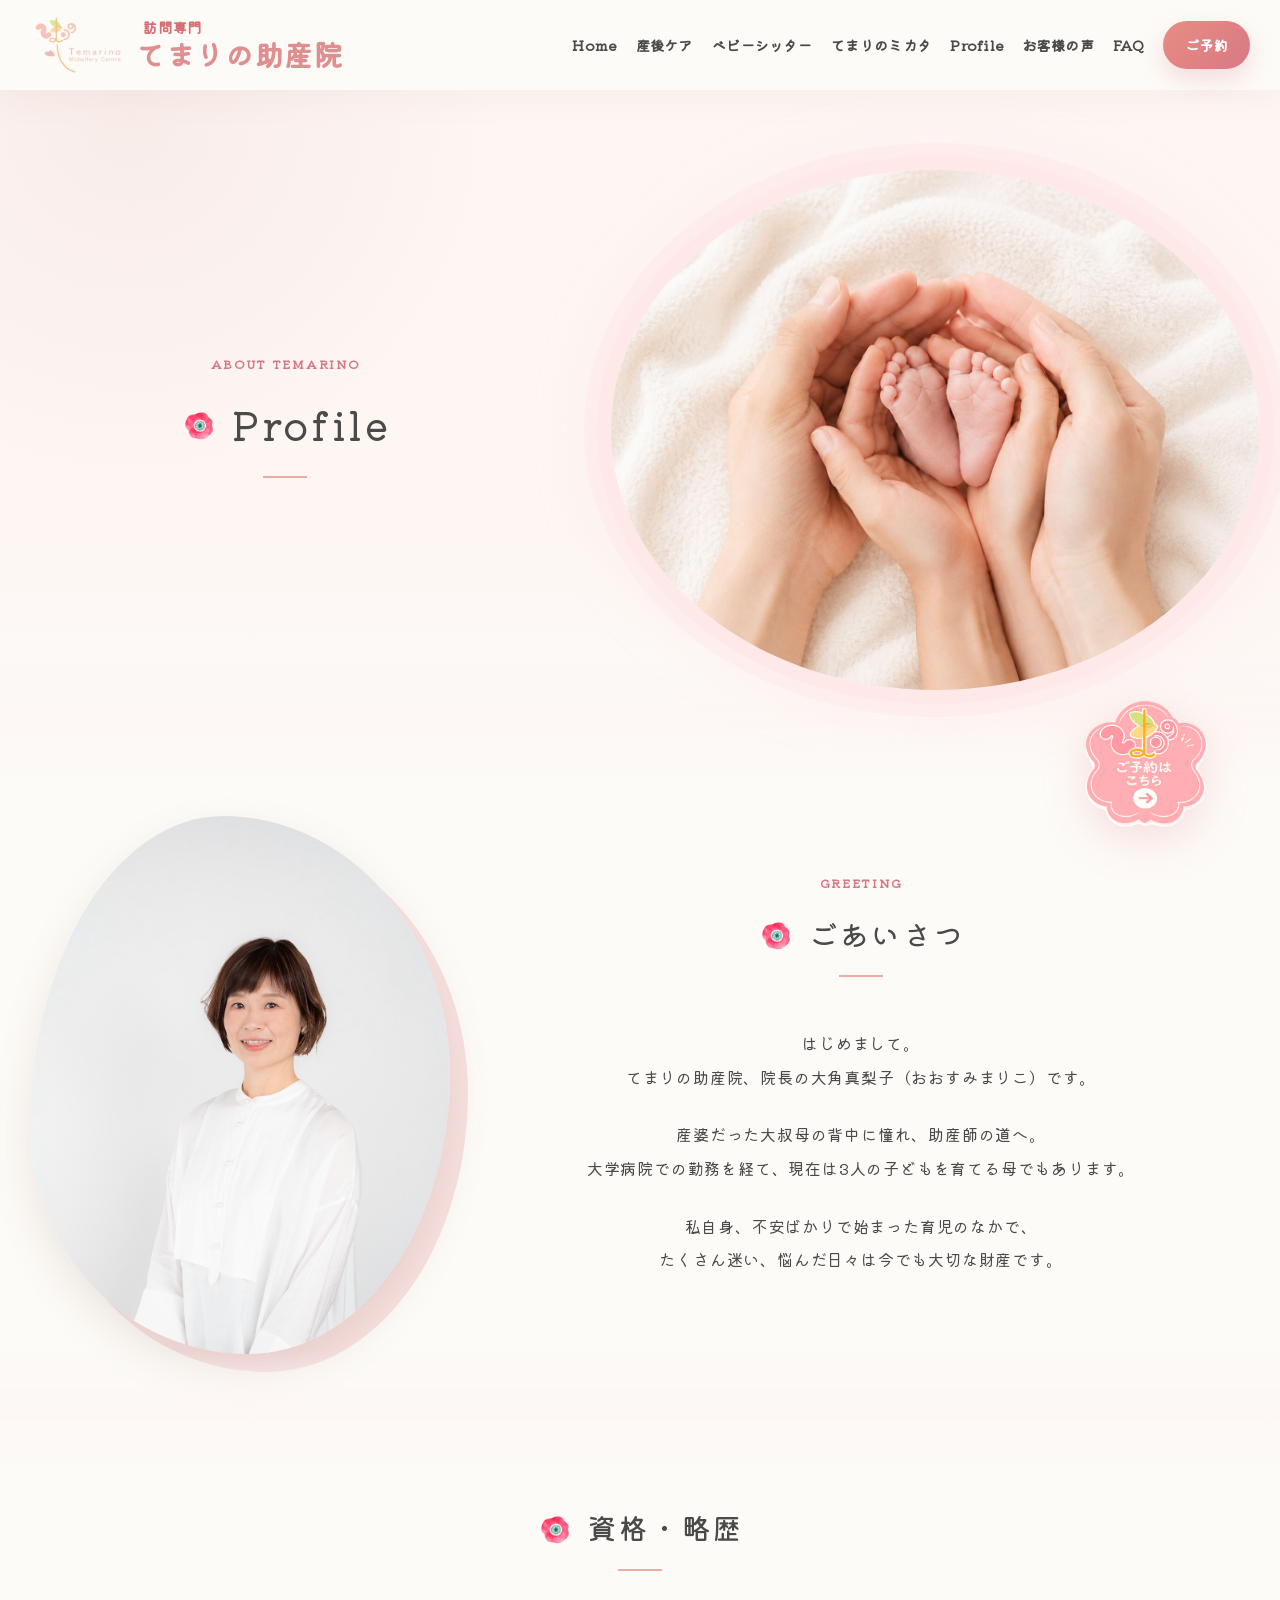
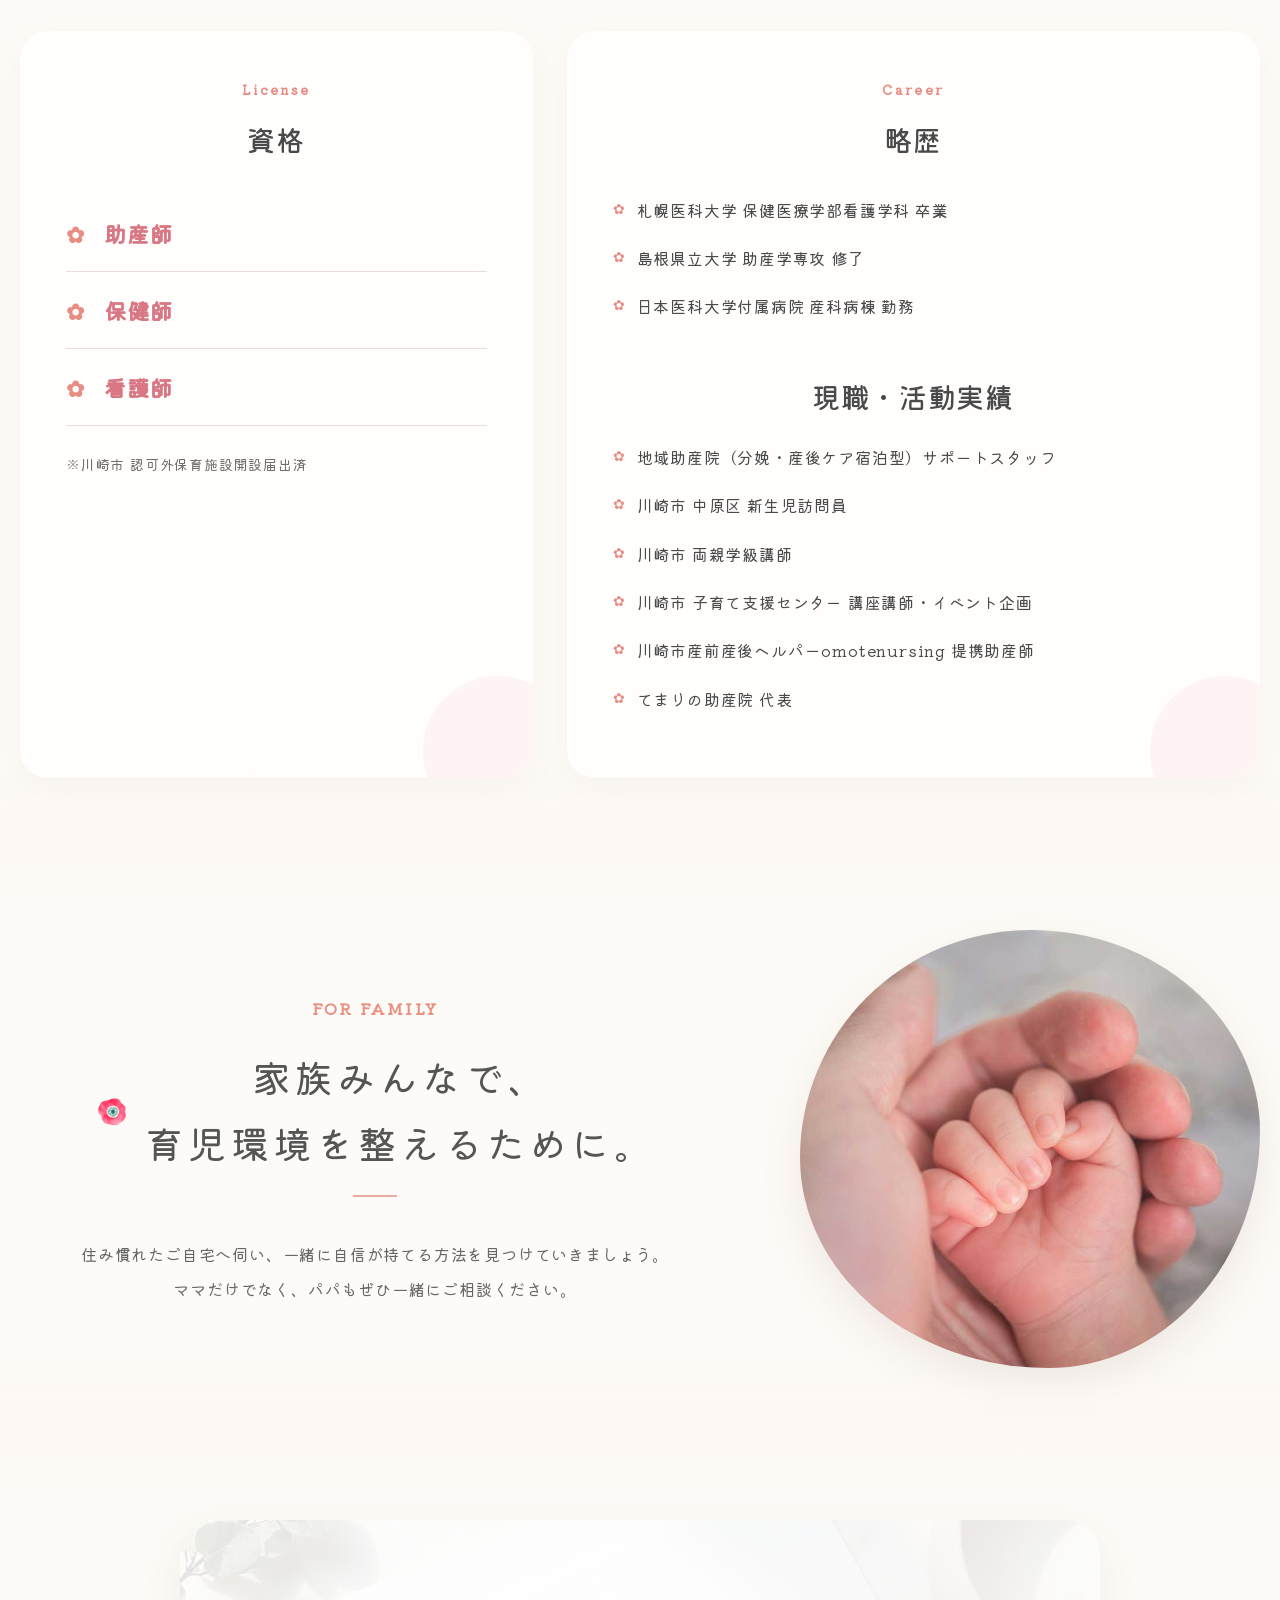
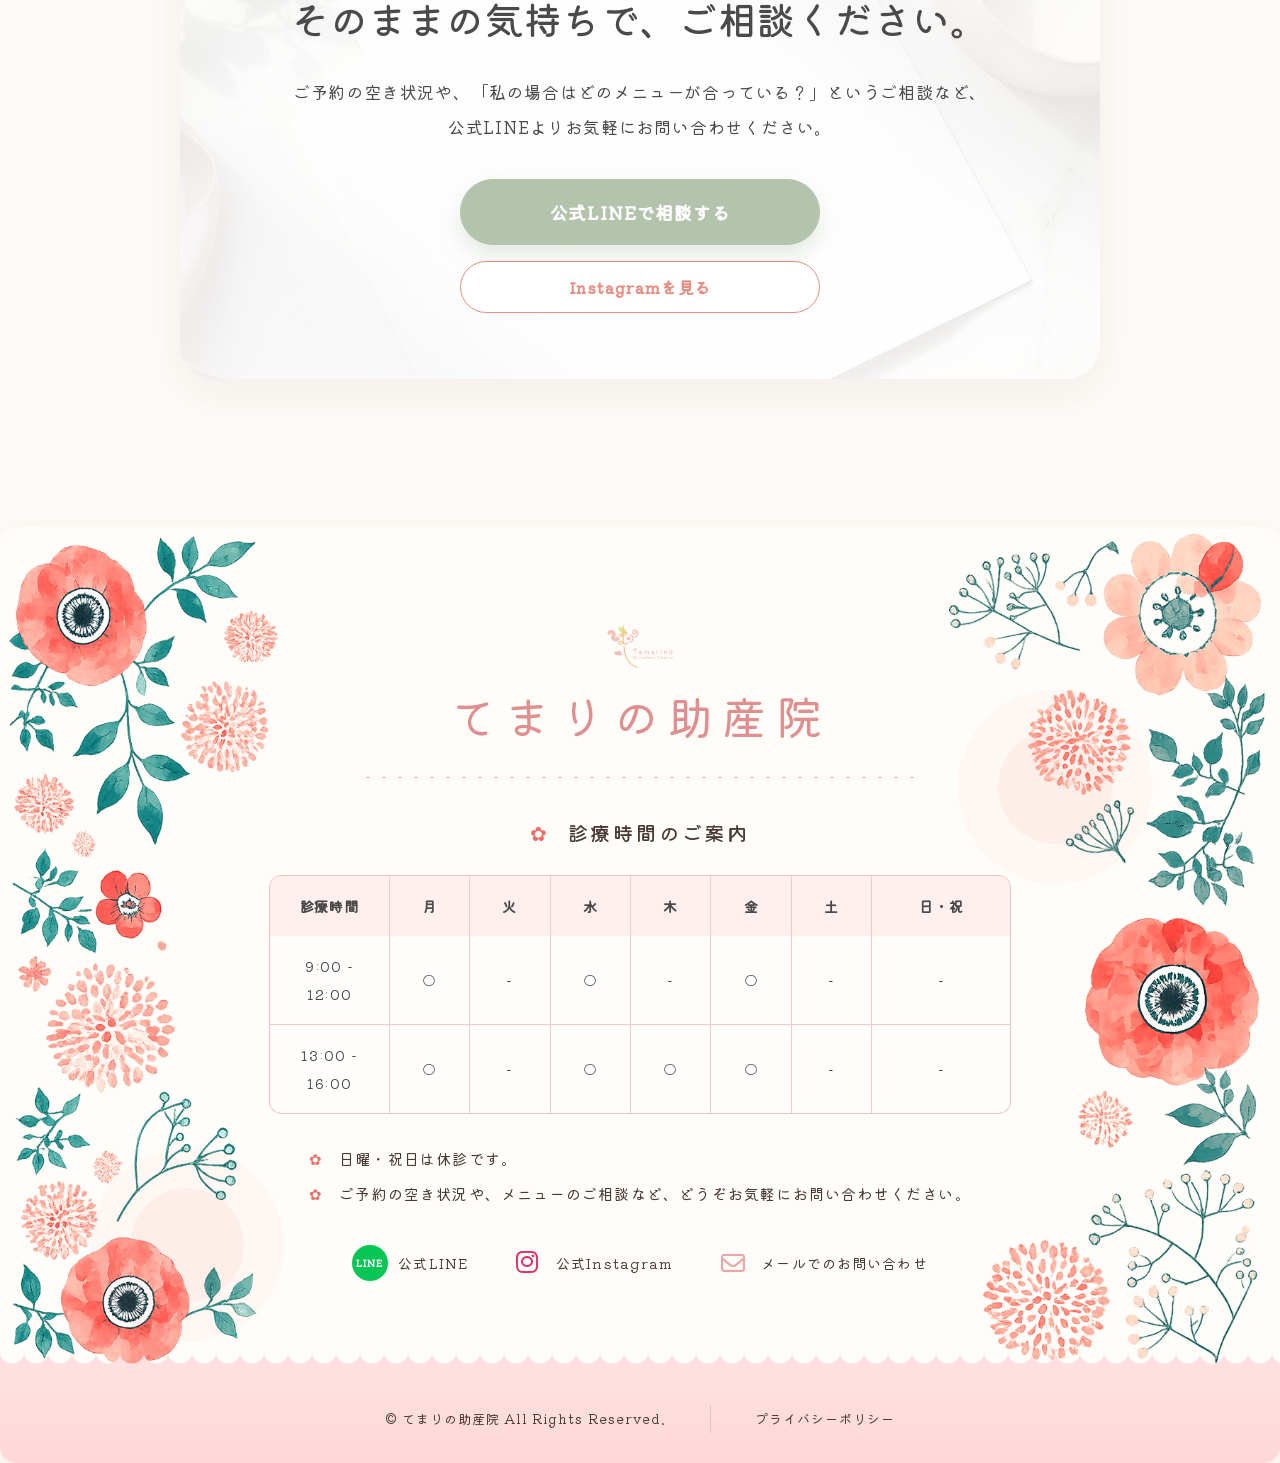
==== commit 2b077ec3: "update" ====
--- a/about.html
+++ b/about.html
@@ -166,6 +166,11 @@
                       class="sp-only"
                     />イベント企画
                   </li>
+                  <li>
+                    川崎市産前産後ヘルパー<br class="sp-only" />omotenursing
+                    提携助産師
+                  </li>
+
                   <li>てまりの助産院 代表</li>
                 </ol>
               </article>
